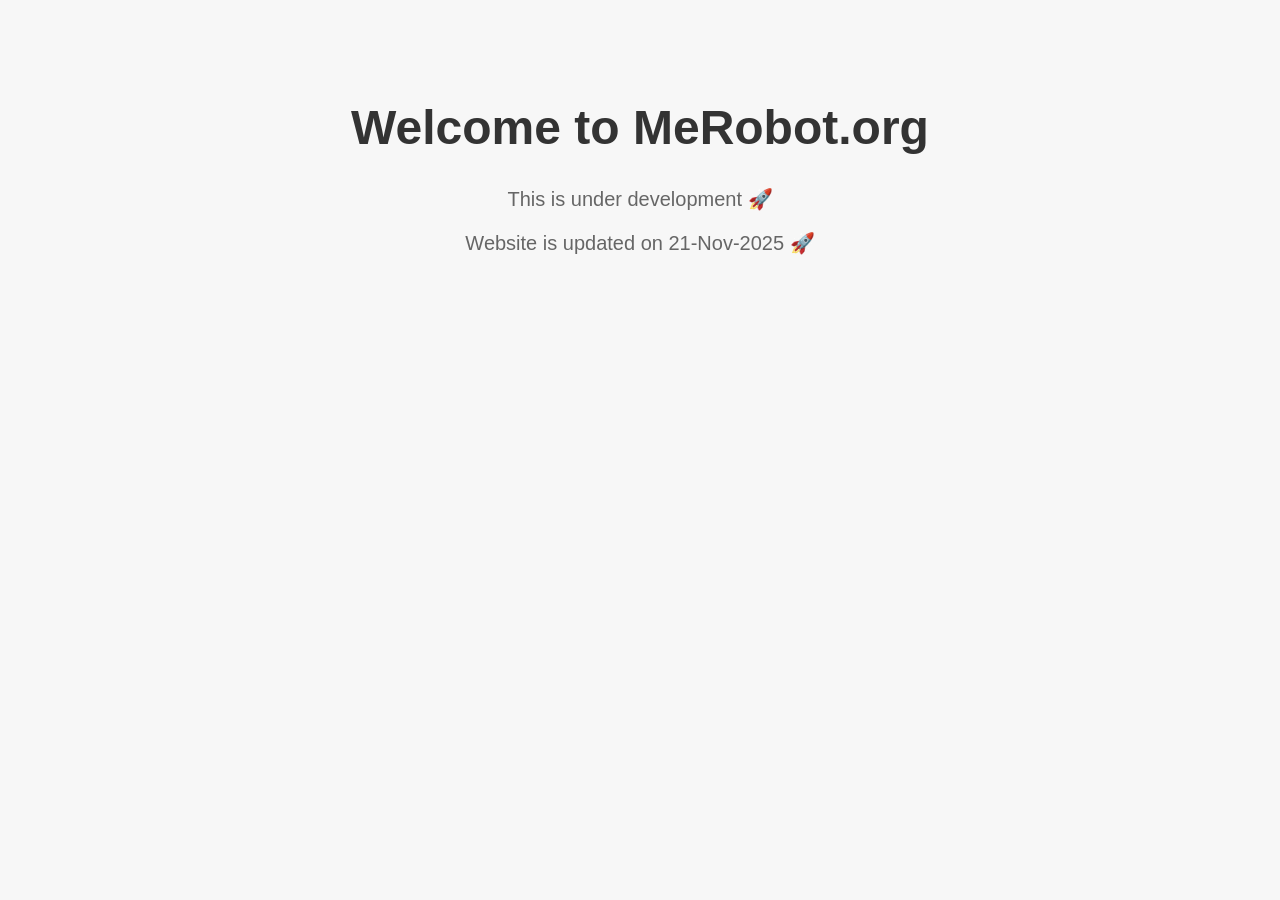
==== index.html @ 3ac6d146 "Add update notice to index.html" ====
<!DOCTYPE html>
<html>
<head>
    <meta charset="UTF-8">
    <title>MeRobot</title>
    <style>
        body {
            font-family: Arial, sans-serif;
            background:#f7f7f7;
            text-align:center;
            padding:60px;
        }
        h1 { color:#333; font-size:48px; }
        p { color:#666; font-size:20px; }
    </style>
</head>
<body>
    <h1>Welcome to MeRobot.org</h1>
    <p>This is under development 🚀</p>
    <p>Website is updated on 21-Nov-2025 🚀</p>
</body>
</html>
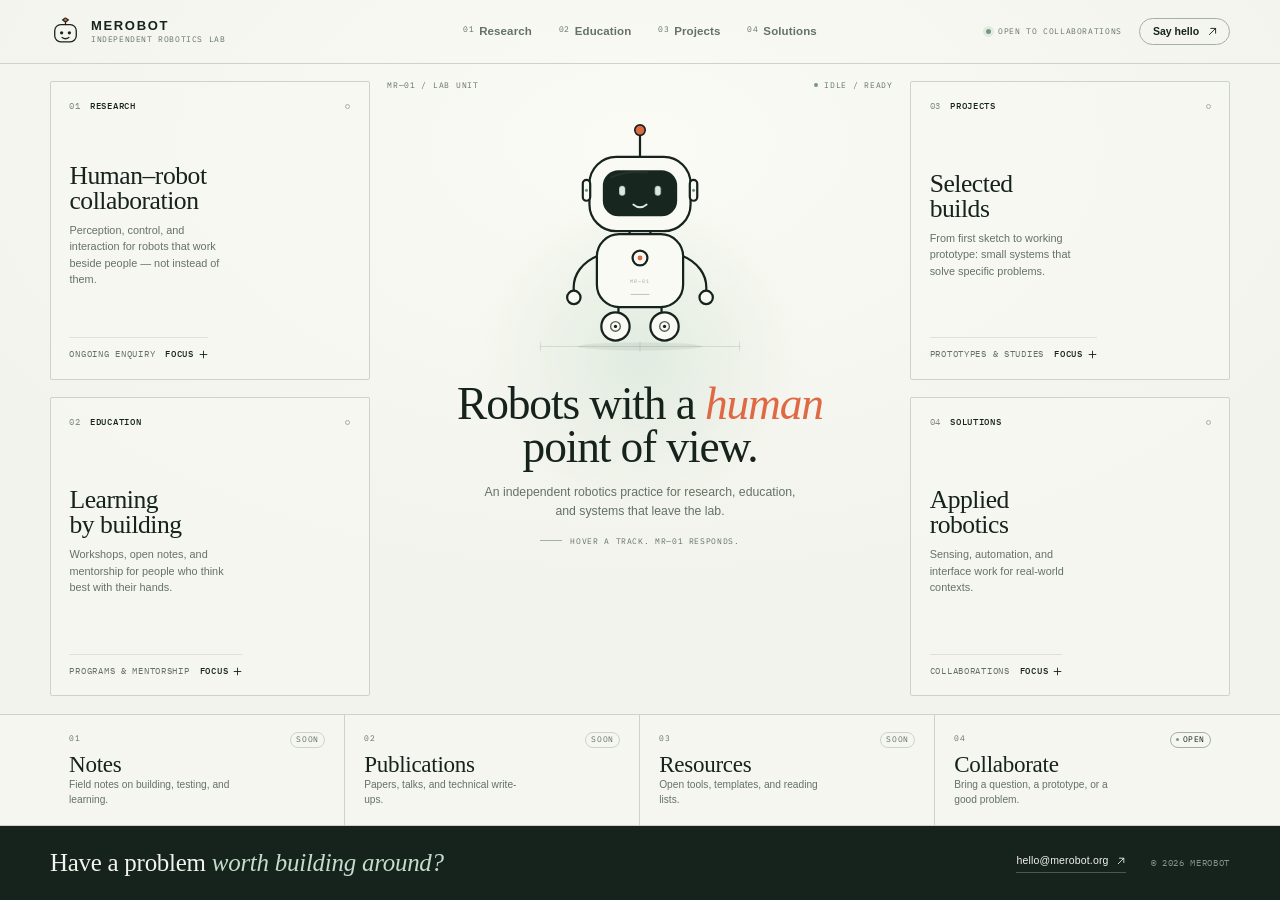
==== commit a9872d1c: "Build MEROBOT single-screen lab homepage" ====
--- a/index.html
+++ b/index.html
@@ -1,24 +1,359 @@
-
-
-<!DOCTYPE html>
-<html>
+<!doctype html>
+<html lang="en">
 <head>
-    <meta charset="UTF-8">
-    <title>MeRobot</title>
-    <style>
-        body {
-            font-family: Arial, sans-serif;
-            background:#f7f7f7;
-            text-align:center;
-            padding:60px;
-        }
-        h1 { color:#333; font-size:48px; }
-        p { color:#666; font-size:20px; }
-    </style>
+  <meta charset="utf-8">
+  <meta name="viewport" content="width=device-width, initial-scale=1">
+  <title>MEROBOT — Robots with a human point of view</title>
+  <meta name="description" content="MEROBOT is an independent robotics lab working across research, education, projects, and applied solutions.">
+  <meta name="theme-color" content="#f2f3ec">
+  <meta name="color-scheme" content="light">
+  <link rel="canonical" href="https://merobot.org/">
+
+  <meta property="og:type" content="website">
+  <meta property="og:site_name" content="MEROBOT">
+  <meta property="og:title" content="MEROBOT — Robots with a human point of view">
+  <meta property="og:description" content="An independent robotics lab for research, education, and systems that leave the lab.">
+  <meta property="og:url" content="https://merobot.org/">
+  <meta property="og:image" content="https://merobot.org/assets/img/og-cover.png">
+  <meta property="og:image:width" content="1200">
+  <meta property="og:image:height" content="630">
+  <meta property="og:image:alt" content="MEROBOT — a line-drawn robot on a warm paper background.">
+  <meta name="twitter:card" content="summary_large_image">
+  <meta name="twitter:title" content="MEROBOT — Robots with a human point of view">
+  <meta name="twitter:description" content="An independent robotics lab for research, education, and systems that leave the lab.">
+  <meta name="twitter:image" content="https://merobot.org/assets/img/og-cover.png">
+
+  <link rel="icon" href="/assets/img/favicon.svg" type="image/svg+xml">
+  <link rel="apple-touch-icon" href="/assets/img/apple-touch-icon.png">
+  <link rel="manifest" href="/site.webmanifest">
+  <link rel="preload" href="/assets/fonts/manrope-latin.woff2" as="font" type="font/woff2" crossorigin>
+  <link rel="preload" href="/assets/fonts/instrument-serif-latin.woff2" as="font" type="font/woff2" crossorigin>
+  <link rel="preload" href="/assets/fonts/instrument-serif-italic-latin.woff2" as="font" type="font/woff2" crossorigin>
+  <link rel="stylesheet" href="/assets/css/fonts.css?v=20261121">
+  <link rel="stylesheet" href="/assets/css/style.css?v=20261121">
+  <script src="/assets/js/main.js?v=20261121" defer></script>
 </head>
 <body>
-    <h1>Welcome to MeRobot.org</h1>
-    <p>This is under development 🚀</p>
-    <p>Website is updated on 21-Nov-2025 🚀</p>
+  <a class="skip-link" href="#main">Skip to content</a>
+
+  <div class="page-shell">
+    <header class="topbar">
+      <a class="brand" href="/" aria-label="MEROBOT — home">
+        <svg class="brand__mark" viewBox="0 0 36 36" aria-hidden="true" focusable="false">
+          <rect class="brand__head" x="5.5" y="10" width="25" height="20" rx="7"/>
+          <path class="brand__line" d="M18 10V4.5M14.5 4.5h7"/>
+          <circle class="brand__antenna" cx="18" cy="4.5" r="2.2"/>
+          <circle class="brand__eye" cx="13.5" cy="19.5" r="1.9"/>
+          <circle class="brand__eye" cx="22.5" cy="19.5" r="1.9"/>
+          <path class="brand__line" d="M14 25c2.4 1.7 5.6 1.7 8 0"/>
+        </svg>
+        <span class="brand__text">
+          <span class="brand__name">MEROBOT</span>
+          <span class="brand__descriptor">Independent robotics lab</span>
+        </span>
+      </a>
+
+      <nav class="track-tabs" aria-label="Lab tracks">
+        <button class="track-tab" type="button" data-mood="research" aria-pressed="false">
+          <span class="track-tab__num">01</span><span>Research</span>
+        </button>
+        <button class="track-tab" type="button" data-mood="education" aria-pressed="false">
+          <span class="track-tab__num">02</span><span>Education</span>
+        </button>
+        <button class="track-tab" type="button" data-mood="projects" aria-pressed="false">
+          <span class="track-tab__num">03</span><span>Projects</span>
+        </button>
+        <button class="track-tab" type="button" data-mood="solutions" aria-pressed="false">
+          <span class="track-tab__num">04</span><span>Solutions</span>
+        </button>
+      </nav>
+
+      <div class="topbar__end">
+        <span class="availability"><span class="availability__dot" aria-hidden="true"></span>Open to collaborations</span>
+        <a class="contact-link" href="mailto:hello@merobot.org">
+          <span>Say hello</span>
+          <svg viewBox="0 0 16 16" aria-hidden="true" focusable="false">
+            <path d="M3.5 12.5 12.5 3.5M5.5 3.5h7v7"/>
+          </svg>
+        </a>
+      </div>
+    </header>
+
+    <main class="main" id="main">
+      <section class="stage" aria-labelledby="hero-title">
+        <div class="stage__meta" aria-hidden="true">
+          <span>MR—01 / LAB UNIT</span>
+          <span class="stage__state"><span class="stage__pulse"></span><span id="robot-state">IDLE / READY</span></span>
+        </div>
+
+        <div class="robot-stage" data-mood="idle">
+          <svg class="robot" data-mood="idle" viewBox="0 0 460 380" aria-hidden="true" focusable="false">
+            <g class="robot__ground">
+              <path class="hairline" d="M96 349h268"/>
+              <path class="hairline" d="M96 343v12M230 343v12M364 343v12"/>
+            </g>
+            <ellipse class="robot__shadow" cx="230" cy="349" rx="84" ry="5.5"/>
+
+            <g class="robot__float">
+              <g class="robot__wheels">
+                <path class="line" d="M201 292v11M259 292v11"/>
+                <circle class="shell" cx="197" cy="322" r="19"/>
+                <circle class="line thin" cx="197" cy="322" r="6.5"/>
+                <circle class="hub" cx="197" cy="322" r="2.2"/>
+                <circle class="shell" cx="263" cy="322" r="19"/>
+                <circle class="line thin" cx="263" cy="322" r="6.5"/>
+                <circle class="hub" cx="263" cy="322" r="2.2"/>
+              </g>
+
+              <g class="arm arm--left">
+                <path class="line" d="M176 226c-24 9-37 27-35 48"/>
+                <circle class="shell" cx="141" cy="283" r="9"/>
+              </g>
+              <g class="arm arm--right">
+                <path class="line" d="M284 226c24 9 37 27 35 48"/>
+                <circle class="shell hand" cx="319" cy="283" r="9"/>
+              </g>
+
+              <rect class="shell" x="216" y="184" width="28" height="20" rx="8"/>
+
+              <g class="robot__torso">
+                <rect class="shell" x="172" y="198" width="116" height="98" rx="30"/>
+                <circle class="line" cx="230" cy="230" r="10"/>
+                <circle class="port" cx="230" cy="230" r="3.2"/>
+                <text class="robot-id" x="230" y="264" text-anchor="middle">MR—01</text>
+                <path class="hairline" d="M218 279h24"/>
+              </g>
+
+              <g class="robot__head">
+                <g class="head-tilt">
+                  <g class="antenna">
+                    <path class="line" d="M230 96V66"/>
+                    <circle class="antenna__bulb" cx="230" cy="58" r="7"/>
+                  </g>
+
+                  <rect class="shell" x="162" y="94" width="136" height="100" rx="36"/>
+                  <rect class="shell ear" x="153" y="125" width="10" height="28" rx="5"/>
+                  <rect class="shell ear" x="297" y="125" width="10" height="28" rx="5"/>
+                  <circle class="ear__dot" cx="158" cy="139" r="2.1"/>
+                  <circle class="ear__dot" cx="302" cy="139" r="2.1"/>
+
+                  <rect class="screen" x="180" y="112" width="100" height="62" rx="21"/>
+
+                  <g class="face face--neutral">
+                    <g class="eye-track">
+                      <rect class="eye eye-blink" x="202" y="133" width="8" height="13" rx="4"/>
+                      <rect class="eye eye-blink" x="250" y="133" width="8" height="13" rx="4"/>
+                    </g>
+                    <path class="mouth" d="M221 158c6 5 12 5 18 0"/>
+                  </g>
+
+                  <g class="face face--curious">
+                    <g class="eye-track">
+                      <rect class="eye eye-blink" x="202" y="130" width="8" height="12" rx="4"/>
+                      <rect class="eye eye-blink" x="250" y="130" width="8" height="12" rx="4"/>
+                    </g>
+                    <path class="brow" d="M199 123h12M249 123h12"/>
+                    <circle class="mouth-o" cx="230" cy="158" r="4"/>
+                  </g>
+
+                  <g class="face face--happy">
+                    <path class="happy-eye" d="M199 141c5-8 12-8 17 0"/>
+                    <path class="happy-eye" d="M244 141c5-8 12-8 17 0"/>
+                    <path class="mouth" d="M217 152c7 11 19 11 26 0"/>
+                  </g>
+
+                  <g class="face face--excited">
+                    <circle class="eye" cx="206" cy="139" r="6.5"/>
+                    <circle class="eye" cx="254" cy="139" r="6.5"/>
+                    <circle class="eye-shine" cx="208.5" cy="136.5" r="1.7"/>
+                    <circle class="eye-shine" cx="256.5" cy="136.5" r="1.7"/>
+                    <ellipse class="mouth-fill" cx="230" cy="158" rx="9" ry="6"/>
+                  </g>
+
+                  <g class="face face--wink">
+                    <rect class="eye eye-blink" x="202" y="133" width="8" height="13" rx="4"/>
+                    <path class="happy-eye" d="M245 141c5-8 12-8 17 0"/>
+                    <path class="mouth" d="M219 157c7 4 15 2 20-2"/>
+                  </g>
+
+                  <path class="screen-gloss" d="M191 122c13-7 31-9 49-7"/>
+
+                  <g class="acc acc--question">
+                    <path class="line thin" d="M334 84c-8 10-16 17-25 22"/>
+                    <circle class="shell" cx="305" cy="109" r="3.2"/>
+                    <circle class="shell" cx="317" cy="96" r="4.4"/>
+                    <rect class="shell" x="330" y="30" width="68" height="52" rx="19"/>
+                    <text class="acc-glyph" x="364" y="67" text-anchor="middle">?</text>
+                  </g>
+
+                  <g class="acc acc--cap">
+                    <path class="cap" d="M174 80 230 54 286 80 230 106Z"/>
+                    <path class="cap-line" d="M230 54V42"/>
+                    <circle class="cap-button" cx="230" cy="40" r="3"/>
+                    <path class="cap-tassel" d="M284 79c8 8 8 18 3 25"/>
+                    <circle class="cap-tassel-end" cx="287" cy="107" r="3"/>
+                  </g>
+
+                  <g class="acc acc--bulb">
+                    <circle class="bulb-glow" cx="352" cy="62" r="23"/>
+                    <path class="bulb-body" d="M352 45a11 11 0 0 0-6 20v6h12v-6a11 11 0 0 0-6-20Z"/>
+                    <path class="bulb-line" d="M348 75v3h8v-3M349 81h6"/>
+                    <path class="bulb-rays" d="M352 28v7M333 38l4 4M371 38l-4 4M327 56h7M377 56h-7"/>
+                  </g>
+
+                  <g class="acc acc--gear">
+                    <g class="gear-spin">
+                      <circle class="shell" cx="345" cy="158" r="14"/>
+                      <path class="gear-teeth" d="M345 140v-6M345 176v6M327 158h-6M363 158h6M332 145l-4-4M358 171l4 4M358 145l4-4M332 171l-4 4"/>
+                      <circle class="line thin" cx="345" cy="158" r="4.5"/>
+                    </g>
+                  </g>
+                </g>
+              </g>
+            </g>
+          </svg>
+        </div>
+
+        <h1 id="hero-title">Robots with a <em>human</em> <br>point of view.</h1>
+        <p class="stage__intro">An independent robotics practice for research, education, and systems that leave the lab.</p>
+        <p class="stage__hint"><span class="stage__hint-line" aria-hidden="true"></span>Hover a track. MR—01 responds.</p>
+      </section>
+
+      <div class="rail rail--left" role="group" aria-label="Research and education">
+        <button class="track-card track-card--research" id="track-research" type="button" data-mood="research" aria-pressed="false">
+          <span class="track-card__head">
+            <span class="track-card__index">01</span>
+            <span class="track-card__kind">Research</span>
+            <span class="track-card__signal" aria-hidden="true"></span>
+          </span>
+          <span class="track-card__body">
+            <span class="track-card__title">Human–robot<br>collaboration</span>
+            <span class="track-card__desc">Perception, control, and interaction for robots that work beside people — not instead of them.</span>
+          </span>
+          <span class="track-card__foot">
+            <span class="track-card__meta">Ongoing enquiry</span>
+            <span class="track-card__action">
+              <span class="track-card__action-idle">Focus</span>
+              <span class="track-card__action-active">Focused</span>
+              <svg viewBox="0 0 12 12" aria-hidden="true" focusable="false"><path d="M6 1.5v9M1.5 6h9"/></svg>
+            </span>
+          </span>
+        </button>
+
+        <button class="track-card track-card--education" id="track-education" type="button" data-mood="education" aria-pressed="false">
+          <span class="track-card__head">
+            <span class="track-card__index">02</span>
+            <span class="track-card__kind">Education</span>
+            <span class="track-card__signal" aria-hidden="true"></span>
+          </span>
+          <span class="track-card__body">
+            <span class="track-card__title">Learning<br>by building</span>
+            <span class="track-card__desc">Workshops, open notes, and mentorship for people who think best with their hands.</span>
+          </span>
+          <span class="track-card__foot">
+            <span class="track-card__meta">Programs &amp; mentorship</span>
+            <span class="track-card__action">
+              <span class="track-card__action-idle">Focus</span>
+              <span class="track-card__action-active">Focused</span>
+              <svg viewBox="0 0 12 12" aria-hidden="true" focusable="false"><path d="M6 1.5v9M1.5 6h9"/></svg>
+            </span>
+          </span>
+        </button>
+      </div>
+
+      <div class="rail rail--right" role="group" aria-label="Projects and solutions">
+        <button class="track-card track-card--projects" id="track-projects" type="button" data-mood="projects" aria-pressed="false">
+          <span class="track-card__head">
+            <span class="track-card__index">03</span>
+            <span class="track-card__kind">Projects</span>
+            <span class="track-card__signal" aria-hidden="true"></span>
+          </span>
+          <span class="track-card__body">
+            <span class="track-card__title">Selected<br>builds</span>
+            <span class="track-card__desc">From first sketch to working prototype: small systems that solve specific problems.</span>
+          </span>
+          <span class="track-card__foot">
+            <span class="track-card__meta">Prototypes &amp; studies</span>
+            <span class="track-card__action">
+              <span class="track-card__action-idle">Focus</span>
+              <span class="track-card__action-active">Focused</span>
+              <svg viewBox="0 0 12 12" aria-hidden="true" focusable="false"><path d="M6 1.5v9M1.5 6h9"/></svg>
+            </span>
+          </span>
+        </button>
+
+        <button class="track-card track-card--solutions" id="track-solutions" type="button" data-mood="solutions" aria-pressed="false">
+          <span class="track-card__head">
+            <span class="track-card__index">04</span>
+            <span class="track-card__kind">Solutions</span>
+            <span class="track-card__signal" aria-hidden="true"></span>
+          </span>
+          <span class="track-card__body">
+            <span class="track-card__title">Applied<br>robotics</span>
+            <span class="track-card__desc">Sensing, automation, and interface work for real-world contexts.</span>
+          </span>
+          <span class="track-card__foot">
+            <span class="track-card__meta">Collaborations</span>
+            <span class="track-card__action">
+              <span class="track-card__action-idle">Focus</span>
+              <span class="track-card__action-active">Focused</span>
+              <svg viewBox="0 0 12 12" aria-hidden="true" focusable="false"><path d="M6 1.5v9M1.5 6h9"/></svg>
+            </span>
+          </span>
+        </button>
+      </div>
+    </main>
+
+    <section class="modules" aria-label="Lab index">
+      <div class="module">
+        <div class="module__top">
+          <span class="module__index">01</span>
+          <span class="module__status">Soon</span>
+        </div>
+        <h2 class="module__title">Notes</h2>
+        <p class="module__desc">Field notes on building, testing, and learning.</p>
+      </div>
+
+      <div class="module">
+        <div class="module__top">
+          <span class="module__index">02</span>
+          <span class="module__status">Soon</span>
+        </div>
+        <h2 class="module__title">Publications</h2>
+        <p class="module__desc">Papers, talks, and technical write-ups.</p>
+      </div>
+
+      <div class="module">
+        <div class="module__top">
+          <span class="module__index">03</span>
+          <span class="module__status">Soon</span>
+        </div>
+        <h2 class="module__title">Resources</h2>
+        <p class="module__desc">Open tools, templates, and reading lists.</p>
+      </div>
+
+      <a class="module module--open" href="mailto:hello@merobot.org">
+        <span class="module__top">
+          <span class="module__index">04</span>
+          <span class="module__status module__status--open"><span class="module__dot" aria-hidden="true"></span>Open</span>
+        </span>
+        <h2 class="module__title">Collaborate</h2>
+        <p class="module__desc">Bring a question, a prototype, or a good problem.</p>
+        <span class="module__arrow" aria-hidden="true">
+          <svg viewBox="0 0 16 16" focusable="false"><path d="M3.5 12.5 12.5 3.5M5.5 3.5h7v7"/></svg>
+        </span>
+      </a>
+    </section>
+
+    <footer class="site-footer">
+      <p class="footer__statement">Have a problem <em>worth building around?</em></p>
+      <div class="footer__meta">
+        <a class="footer__email" href="mailto:hello@merobot.org">hello@merobot.org
+          <svg viewBox="0 0 16 16" aria-hidden="true" focusable="false"><path d="M3.5 12.5 12.5 3.5M5.5 3.5h7v7"/></svg>
+        </a>
+        <span class="footer__copy">© 2026 MEROBOT</span>
+      </div>
+    </footer>
+  </div>
 </body>
 </html>
--- a/assets/css/fonts.css
+++ b/assets/css/fonts.css
@@ -0,0 +1,41 @@
+/* Self-hosted open-source typefaces (SIL Open Font License). */
+
+@font-face {
+  font-family: "Instrument Serif";
+  src: url("../fonts/instrument-serif-latin.woff2") format("woff2");
+  font-style: normal;
+  font-weight: 400;
+  font-display: swap;
+}
+
+@font-face {
+  font-family: "Instrument Serif";
+  src: url("../fonts/instrument-serif-italic-latin.woff2") format("woff2");
+  font-style: italic;
+  font-weight: 400;
+  font-display: swap;
+}
+
+@font-face {
+  font-family: "Manrope";
+  src: url("../fonts/manrope-latin.woff2") format("woff2");
+  font-style: normal;
+  font-weight: 400 800;
+  font-display: swap;
+}
+
+@font-face {
+  font-family: "IBM Plex Mono";
+  src: url("../fonts/ibm-plex-mono-400-latin.woff2") format("woff2");
+  font-style: normal;
+  font-weight: 400;
+  font-display: swap;
+}
+
+@font-face {
+  font-family: "IBM Plex Mono";
+  src: url("../fonts/ibm-plex-mono-500-latin.woff2") format("woff2");
+  font-style: normal;
+  font-weight: 500;
+  font-display: swap;
+}
--- a/assets/css/style.css
+++ b/assets/css/style.css
@@ -0,0 +1,1946 @@
+/* =========================================================
+   MEROBOT — visual system
+   Editorial minimalism, warm paper, fresh mint, one signal coral.
+   ========================================================= */
+
+*,
+*::before,
+*::after {
+  box-sizing: border-box;
+}
+
+html {
+  -webkit-text-size-adjust: 100%;
+  text-size-adjust: 100%;
+}
+
+:root {
+  --paper: #f2f3ec;
+  --paper-raised: #fafaf4;
+  --paper-deep: #e8eae1;
+  --ink: #15231c;
+  --ink-soft: #24382d;
+  --muted: #647268;
+  --line: #ccd4c9;
+  --line-dark: #a4b0a5;
+  --mint: #d4e7da;
+  --mint-strong: #729b7e;
+  --coral: #df6845;
+  --sand: #efe4d1;
+  --sky: #dfe8eb;
+  --straw: #ede7cb;
+
+  --font-sans: "Manrope", "Segoe UI", sans-serif;
+  --font-serif: "Instrument Serif", Georgia, serif;
+  --font-mono: "IBM Plex Mono", "Consolas", monospace;
+
+  --gutter: clamp(20px, 3.9vw, 58px);
+  --gap: clamp(12px, 1.35vw, 18px);
+  --ease-out: cubic-bezier(0.2, 0.8, 0.2, 1);
+}
+
+html {
+  background: var(--paper);
+}
+
+body {
+  min-width: 320px;
+  margin: 0;
+  color: var(--ink);
+  background:
+    radial-gradient(1100px 640px at 50% 16%, rgba(251, 252, 245, 0.85), transparent 70%),
+    var(--paper);
+  font-family: var(--font-sans);
+  font-size: 14px;
+  font-weight: 400;
+  line-height: 1.5;
+  -webkit-font-smoothing: antialiased;
+  text-rendering: optimizeLegibility;
+}
+
+button,
+a {
+  -webkit-tap-highlight-color: transparent;
+}
+
+button {
+  margin: 0;
+  border: 0;
+  color: inherit;
+  font: inherit;
+}
+
+a {
+  color: inherit;
+}
+
+svg {
+  display: block;
+}
+
+::selection {
+  color: var(--paper-raised);
+  background: var(--ink);
+}
+
+:focus-visible {
+  outline: 2px solid var(--coral);
+  outline-offset: 3px;
+}
+
+.visually-hidden {
+  position: absolute !important;
+  width: 1px !important;
+  height: 1px !important;
+  padding: 0 !important;
+  overflow: hidden !important;
+  clip: rect(0, 0, 0, 0) !important;
+  white-space: nowrap !important;
+  border: 0 !important;
+}
+
+.skip-link {
+  position: fixed;
+  top: 12px;
+  left: 12px;
+  z-index: 100;
+  padding: 9px 14px;
+  border: 1px solid var(--ink);
+  border-radius: 2px;
+  color: var(--paper-raised);
+  background: var(--ink);
+  font-family: var(--font-mono);
+  font-size: 10px;
+  letter-spacing: 0.06em;
+  text-decoration: none;
+  text-transform: uppercase;
+  transform: translateY(-160%);
+  transition: transform 0.18s var(--ease-out);
+}
+
+.skip-link:focus {
+  transform: translateY(0);
+}
+
+/* ---------------------------------------------------------
+   Shell
+   --------------------------------------------------------- */
+
+.page-shell {
+  display: grid;
+  grid-template-rows: auto minmax(0, 1fr) auto auto;
+  width: 100%;
+  max-width: 1600px;
+  min-height: 100svh;
+  margin-inline: auto;
+}
+
+@media (min-width: 981px) and (min-height: 720px) {
+  .page-shell {
+    height: 100svh;
+  }
+}
+
+/* ---------------------------------------------------------
+   Top bar
+   --------------------------------------------------------- */
+
+.topbar {
+  position: relative;
+  z-index: 5;
+  display: grid;
+  grid-template-columns: 1fr auto 1fr;
+  align-items: center;
+  gap: 24px;
+  min-height: clamp(60px, 7.1vh, 76px);
+  padding-inline: var(--gutter);
+  border-bottom: 1px solid var(--line);
+}
+
+.brand {
+  display: inline-flex;
+  align-items: center;
+  justify-self: start;
+  gap: 10px;
+  color: var(--ink);
+  text-decoration: none;
+}
+
+.brand__mark {
+  width: 31px;
+  height: 31px;
+  overflow: visible;
+  transition: transform 0.35s var(--ease-out);
+}
+
+.brand__head {
+  fill: transparent;
+  stroke: currentColor;
+  stroke-width: 1.5;
+}
+
+.brand__line {
+  fill: none;
+  stroke: currentColor;
+  stroke-width: 1.5;
+  stroke-linecap: round;
+}
+
+.brand__antenna {
+  fill: var(--coral);
+  stroke: currentColor;
+  stroke-width: 1.4;
+}
+
+.brand__eye {
+  fill: currentColor;
+}
+
+.brand:hover .brand__mark {
+  transform: rotate(-4deg) translateY(-1px);
+}
+
+.brand__text {
+  display: flex;
+  flex-direction: column;
+  gap: 1px;
+}
+
+.brand__name {
+  font-size: 13px;
+  font-weight: 800;
+  line-height: 1.2;
+  letter-spacing: 0.13em;
+}
+
+.brand__descriptor {
+  color: var(--muted);
+  font-family: var(--font-mono);
+  font-size: 8px;
+  font-weight: 400;
+  line-height: 1.2;
+  letter-spacing: 0.075em;
+  text-transform: uppercase;
+}
+
+.track-tabs {
+  display: flex;
+  align-items: center;
+  justify-content: center;
+  gap: clamp(13px, 2.1vw, 30px);
+}
+
+.track-tab {
+  position: relative;
+  display: inline-flex;
+  align-items: baseline;
+  gap: 5px;
+  padding: 9px 0;
+  color: var(--muted);
+  background: transparent;
+  font-size: 11.5px;
+  font-weight: 600;
+  letter-spacing: 0.01em;
+  white-space: nowrap;
+  cursor: pointer;
+  transition: color 0.2s ease;
+}
+
+.track-tab::after {
+  position: absolute;
+  right: 0;
+  bottom: 2px;
+  left: 0;
+  height: 1px;
+  background: var(--coral);
+  content: "";
+  transform: scaleX(0);
+  transform-origin: left center;
+  transition: transform 0.3s var(--ease-out);
+}
+
+.track-tab__num {
+  color: var(--muted);
+  font-family: var(--font-mono);
+  font-size: 8px;
+  font-weight: 400;
+  letter-spacing: 0.06em;
+  transform: translateY(-3px);
+  transition: color 0.2s ease;
+}
+
+.track-tab:hover,
+.track-tab[aria-pressed="true"] {
+  color: var(--ink);
+}
+
+.track-tab:hover::after,
+.track-tab[aria-pressed="true"]::after {
+  transform: scaleX(1);
+}
+
+.track-tab[aria-pressed="true"] .track-tab__num {
+  color: var(--coral);
+}
+
+.topbar__end {
+  display: flex;
+  align-items: center;
+  justify-self: end;
+  gap: 17px;
+}
+
+.availability {
+  display: inline-flex;
+  align-items: center;
+  gap: 7px;
+  color: var(--muted);
+  font-family: var(--font-mono);
+  font-size: 8px;
+  letter-spacing: 0.08em;
+  text-transform: uppercase;
+  white-space: nowrap;
+}
+
+.availability__dot {
+  width: 5px;
+  height: 5px;
+  border-radius: 50%;
+  background: var(--mint-strong);
+  box-shadow: 0 0 0 3px rgba(114, 155, 126, 0.14);
+}
+
+.contact-link {
+  display: inline-flex;
+  align-items: center;
+  gap: 8px;
+  padding: 7px 11px 7px 13px;
+  border: 1px solid var(--line-dark);
+  border-radius: 999px;
+  color: var(--ink);
+  font-size: 10.5px;
+  font-weight: 600;
+  line-height: 1;
+  text-decoration: none;
+  white-space: nowrap;
+  transition:
+    color 0.22s ease,
+    background-color 0.22s ease,
+    border-color 0.22s ease;
+}
+
+.contact-link svg {
+  width: 11px;
+  height: 11px;
+  fill: none;
+  stroke: currentColor;
+  stroke-width: 1.35;
+  stroke-linecap: round;
+  stroke-linejoin: round;
+  transition: transform 0.25s var(--ease-out);
+}
+
+.contact-link:hover {
+  border-color: var(--ink);
+  color: var(--paper-raised);
+  background: var(--ink);
+}
+
+.contact-link:hover svg {
+  transform: translate(1px, -1px);
+}
+
+/* ---------------------------------------------------------
+   Main stage
+   --------------------------------------------------------- */
+
+.main {
+  display: grid;
+  grid-template-columns: minmax(210px, 320px) minmax(380px, 1fr) minmax(210px, 320px);
+  grid-template-rows: minmax(0, 1fr);
+  justify-content: center;
+  gap: var(--gap);
+  min-height: 0;
+  padding: clamp(13px, 1.9vh, 22px) var(--gutter);
+}
+
+.stage {
+  position: relative;
+  grid-column: 2;
+  grid-row: 1;
+  display: flex;
+  flex-direction: column;
+  align-items: center;
+  min-width: 0;
+  min-height: 0;
+  text-align: center;
+}
+
+.stage::before {
+  position: absolute;
+  inset: 24px 0 0;
+  z-index: 0;
+  background-image: radial-gradient(rgba(21, 35, 28, 0.12) 0.6px, transparent 0.7px);
+  background-size: 19px 19px;
+  content: "";
+  opacity: 0.24;
+  pointer-events: none;
+  -webkit-mask-image: radial-gradient(ellipse 58% 48% at 50% 35%, #000 10%, transparent 72%);
+  mask-image: radial-gradient(ellipse 58% 48% at 50% 35%, #000 10%, transparent 72%);
+}
+
+.stage__meta {
+  position: relative;
+  z-index: 2;
+  display: flex;
+  align-items: center;
+  justify-content: space-between;
+  width: 100%;
+  color: var(--muted);
+  font-family: var(--font-mono);
+  font-size: 8px;
+  line-height: 1;
+  letter-spacing: 0.09em;
+  text-transform: uppercase;
+}
+
+.stage__state {
+  display: inline-flex;
+  align-items: center;
+  gap: 6px;
+}
+
+.stage__pulse {
+  width: 4px;
+  height: 4px;
+  border-radius: 50%;
+  background: var(--mint-strong);
+  animation: status-pulse 2.8s ease-in-out infinite;
+}
+
+@keyframes status-pulse {
+  0%,
+  100% {
+    opacity: 0.45;
+    transform: scale(0.8);
+  }
+  50% {
+    opacity: 1;
+    transform: scale(1);
+  }
+}
+
+.stage[data-mood="research"] .stage__pulse {
+  background: #7aa98b;
+}
+
+.stage[data-mood="education"] .stage__pulse {
+  background: #b88b4f;
+}
+
+.stage[data-mood="projects"] .stage__pulse {
+  background: #6e92a1;
+}
+
+.stage[data-mood="solutions"] .stage__pulse {
+  background: #d2774d;
+}
+
+.robot-stage {
+  position: relative;
+  z-index: 1;
+  display: flex;
+  align-items: center;
+  justify-content: center;
+  width: 100%;
+  margin-top: clamp(-2px, -0.2vh, 0px);
+  --glow: rgba(198, 220, 204, 0.44);
+}
+
+.robot-stage::before {
+  position: absolute;
+  top: 23%;
+  left: 50%;
+  z-index: 0;
+  width: min(80%, 430px);
+  aspect-ratio: 1;
+  border-radius: 50%;
+  background: radial-gradient(closest-side, var(--glow), rgba(242, 243, 236, 0) 76%);
+  content: "";
+  filter: blur(10px);
+  pointer-events: none;
+  transform: translateX(-50%);
+  transition: background 0.5s ease;
+}
+
+.robot-stage[data-mood="research"] {
+  --glow: rgba(179, 214, 190, 0.55);
+}
+
+.robot-stage[data-mood="education"] {
+  --glow: rgba(235, 215, 171, 0.55);
+}
+
+.robot-stage[data-mood="projects"] {
+  --glow: rgba(183, 207, 217, 0.52);
+}
+
+.robot-stage[data-mood="solutions"] {
+  --glow: rgba(236, 224, 158, 0.5);
+}
+
+.robot {
+  position: relative;
+  z-index: 1;
+  width: clamp(292px, 38vh, 396px);
+  height: auto;
+  overflow: visible;
+  color: var(--ink);
+}
+
+.stage h1 {
+  position: relative;
+  z-index: 1;
+  max-width: 100%;
+  margin: clamp(9px, 1.5vh, 17px) 0 0;
+  font-family: var(--font-serif);
+  font-size: clamp(38px, 3.55vw, 56px);
+  font-weight: 400;
+  line-height: 0.95;
+  letter-spacing: -0.025em;
+}
+
+.stage h1 em {
+  color: var(--coral);
+  font-style: italic;
+}
+
+.stage__intro {
+  position: relative;
+  z-index: 1;
+  max-width: 46ch;
+  margin: clamp(9px, 1.5vh, 14px) auto 0;
+  color: var(--muted);
+  font-size: clamp(11.5px, 0.96vw, 13px);
+  line-height: 1.55;
+}
+
+.stage__hint {
+  position: relative;
+  z-index: 1;
+  display: flex;
+  align-items: center;
+  gap: 8px;
+  margin: clamp(9px, 1.5vh, 15px) 0 0;
+  color: var(--muted);
+  font-family: var(--font-mono);
+  font-size: 8px;
+  letter-spacing: 0.08em;
+  text-transform: uppercase;
+}
+
+.stage__hint-line {
+  display: block;
+  width: 22px;
+  height: 1px;
+  background: var(--line-dark);
+}
+
+/* ---------------------------------------------------------
+   Robot illustration
+   --------------------------------------------------------- */
+
+.robot .line,
+.robot .thin,
+.robot .hairline,
+.robot .mouth,
+.robot .happy-eye,
+.robot .mouth-o,
+.robot .brow,
+.robot .screen-gloss,
+.robot .cap-line,
+.robot .cap-tassel,
+.robot .bulb-line,
+.robot .bulb-rays,
+.robot .gear-teeth {
+  fill: none;
+  stroke: currentColor;
+  stroke-linecap: round;
+  stroke-linejoin: round;
+}
+
+.robot .line {
+  stroke-width: 3;
+}
+
+.robot .thin {
+  stroke-width: 1.8;
+  opacity: 0.72;
+}
+
+.robot .hairline {
+  stroke-width: 1.15;
+  opacity: 0.3;
+}
+
+.robot .shell {
+  fill: var(--paper-raised);
+  stroke: currentColor;
+  stroke-width: 3;
+  stroke-linejoin: round;
+}
+
+.robot .screen {
+  fill: #17271f;
+}
+
+.robot .eye,
+.robot .mouth-fill {
+  fill: #d7eadf;
+}
+
+.robot .mouth,
+.robot .happy-eye,
+.robot .mouth-o {
+  stroke: #d7eadf;
+  stroke-width: 2.4;
+}
+
+.robot .mouth-o {
+  stroke-width: 2.2;
+}
+
+.robot .brow {
+  stroke: #d7eadf;
+  stroke-width: 1.3;
+  opacity: 0.52;
+}
+
+.robot .eye-shine {
+  fill: #17271f;
+  opacity: 0.52;
+}
+
+.robot .screen-gloss {
+  stroke: #ffffff;
+  stroke-width: 2;
+  opacity: 0.08;
+}
+
+.robot .port,
+.robot .cap-button,
+.robot .cap-tassel-end {
+  fill: var(--coral);
+}
+
+.robot .hub {
+  fill: currentColor;
+}
+
+.robot .antenna__bulb {
+  fill: var(--coral);
+  stroke: currentColor;
+  stroke-width: 2.2;
+}
+
+.robot .ear__dot {
+  fill: var(--mint-strong);
+}
+
+.robot-id {
+  fill: currentColor;
+  font-family: var(--font-mono);
+  font-size: 7px;
+  letter-spacing: 1.2px;
+  opacity: 0.38;
+}
+
+.robot__ground {
+  opacity: 0.46;
+}
+
+.robot__shadow {
+  fill: currentColor;
+  opacity: 0.065;
+  transform-box: fill-box;
+  transform-origin: center;
+  animation: shadow-breathe 5.6s ease-in-out infinite;
+}
+
+.robot__float {
+  transform-box: fill-box;
+  transform-origin: center bottom;
+  animation: robot-bob 5.6s ease-in-out infinite;
+}
+
+@keyframes robot-bob {
+  0%,
+  100% {
+    transform: translateY(0);
+  }
+  50% {
+    transform: translateY(-5px);
+  }
+}
+
+@keyframes shadow-breathe {
+  0%,
+  100% {
+    opacity: 0.065;
+    transform: scaleX(1);
+  }
+  50% {
+    opacity: 0.045;
+    transform: scaleX(0.94);
+  }
+}
+
+/* Head, gaze, blinking */
+
+.head-tilt {
+  transform-box: view-box;
+  transform-origin: 230px 194px;
+  transform: rotate(var(--head-tilt, 0deg));
+  will-change: transform;
+}
+
+.eye-track {
+  transform: translate(var(--look-x, 0px), var(--look-y, 0px));
+  will-change: transform;
+}
+
+.robot[data-mood="research"] .eye-track {
+  transform: translate(var(--look-x, 0px), calc(var(--look-y, 0px) - 3px));
+}
+
+.eye-blink {
+  transform-box: fill-box;
+  transform-origin: center;
+  animation: eye-blink 7.3s infinite;
+}
+
+.face--curious .eye-blink {
+  animation-delay: 1.3s;
+  animation-duration: 5.4s;
+}
+
+@keyframes eye-blink {
+  0%,
+  92.5%,
+  100% {
+    transform: scaleY(1);
+  }
+  94%,
+  96% {
+    transform: scaleY(0.1);
+  }
+}
+
+/* Expressions */
+
+.face {
+  opacity: 0;
+  transition: opacity 0.16s ease;
+}
+
+.robot[data-mood="idle"] .face--neutral,
+.robot[data-mood="research"] .face--curious,
+.robot[data-mood="education"] .face--happy,
+.robot[data-mood="projects"] .face--excited,
+.robot[data-mood="solutions"] .face--wink {
+  opacity: 1;
+}
+
+/* Arm actions */
+
+.arm--right {
+  transform-box: view-box;
+  transform-origin: 284px 226px;
+  transition: transform 0.55s cubic-bezier(0.18, 0.9, 0.24, 1);
+}
+
+.robot[data-mood="projects"] .arm--right {
+  transform: rotate(-103deg);
+}
+
+.robot[data-mood="projects"] .hand {
+  transform-box: fill-box;
+  transform-origin: center;
+  animation: hand-wave 0.48s ease-in-out infinite alternate;
+}
+
+@keyframes hand-wave {
+  to {
+    transform: rotate(17deg);
+  }
+}
+
+/* Hover accessories */
+
+.acc {
+  opacity: 0;
+  pointer-events: none;
+  transition: opacity 0.18s ease;
+}
+
+.robot[data-mood="research"] .acc--question,
+.robot[data-mood="education"] .acc--cap,
+.robot[data-mood="projects"] .acc--gear,
+.robot[data-mood="solutions"] .acc--bulb {
+  opacity: 1;
+}
+
+.acc-glyph {
+  fill: var(--coral);
+  font-family: var(--font-serif);
+  font-size: 30px;
+}
+
+.acc--question .shell {
+  stroke-width: 2.2;
+}
+
+.robot[data-mood="research"] .acc--question {
+  animation: float-soft 4s ease-in-out infinite;
+}
+
+@keyframes float-soft {
+  0%,
+  100% {
+    transform: translateY(0);
+  }
+  50% {
+    transform: translateY(-3px);
+  }
+}
+
+.acc--cap {
+  transform: translateY(-25px) rotate(-9deg);
+  transform-box: view-box;
+  transform-origin: 230px 80px;
+  transition:
+    transform 0.45s cubic-bezier(0.18, 1.45, 0.38, 1),
+    opacity 0.15s ease;
+}
+
+.robot[data-mood="education"] .acc--cap {
+  opacity: 1;
+  transform: translateY(0) rotate(-3deg);
+}
+
+.cap {
+  fill: var(--ink);
+}
+
+.cap-line,
+.cap-tassel,
+.bulb-line,
+.bulb-rays,
+.gear-teeth {
+  stroke: currentColor;
+  stroke-width: 2.2;
+}
+
+.cap-tassel {
+  stroke: var(--coral);
+}
+
+.acc--bulb {
+  transform: scale(0.86);
+  transform-box: view-box;
+  transform-origin: 352px 62px;
+  transition:
+    transform 0.35s var(--ease-out),
+    opacity 0.15s ease;
+}
+
+.robot[data-mood="solutions"] .acc--bulb {
+  opacity: 1;
+  transform: scale(1);
+}
+
+.bulb-body {
+  fill: #f3e5a2;
+  stroke: currentColor;
+  stroke-width: 2.2;
+}
+
+.bulb-glow {
+  fill: #edd97c;
+  opacity: 0.2;
+}
+
+.robot[data-mood="solutions"] .bulb-glow {
+  animation: bulb-pulse 2.2s ease-in-out infinite;
+}
+
+@keyframes bulb-pulse {
+  0%,
+  100% {
+    opacity: 0.14;
+    transform: scale(0.92);
+    transform-box: fill-box;
+    transform-origin: center;
+  }
+  50% {
+    opacity: 0.34;
+    transform: scale(1.08);
+  }
+}
+
+.gear-spin {
+  transform-box: view-box;
+  transform-origin: 345px 158px;
+}
+
+.robot[data-mood="projects"] .gear-spin {
+  animation: gear-turn 7s linear infinite;
+}
+
+@keyframes gear-turn {
+  to {
+    transform: rotate(360deg);
+  }
+}
+
+/* ---------------------------------------------------------
+   Track cards
+   --------------------------------------------------------- */
+
+.rail {
+  display: grid;
+  grid-template-rows: 1fr 1fr;
+  gap: var(--gap);
+  min-height: 0;
+}
+
+.rail--left {
+  grid-column: 1;
+  grid-row: 1;
+}
+
+.rail--right {
+  grid-column: 3;
+  grid-row: 1;
+}
+
+.track-card {
+  --accent: var(--mint-strong);
+  --tint: #e3ece5;
+  position: relative;
+  display: flex;
+  flex-direction: column;
+  min-height: 0;
+  padding: clamp(14px, 2vh, 21px) clamp(15px, 1.45vw, 22px);
+  overflow: hidden;
+  border: 1px solid var(--line);
+  border-radius: 2px;
+  color: var(--ink);
+  background: rgba(250, 250, 244, 0.54);
+  text-align: left;
+  cursor: pointer;
+  transition:
+    background-color 0.28s ease,
+    border-color 0.28s ease,
+    box-shadow 0.28s ease,
+    transform 0.28s var(--ease-out);
+}
+
+.track-card::before {
+  position: absolute;
+  top: 0;
+  right: 0;
+  left: 0;
+  height: 2px;
+  background: var(--accent);
+  content: "";
+  transform: scaleX(0);
+  transform-origin: left center;
+  transition: transform 0.35s var(--ease-out);
+}
+
+.track-card--education {
+  --accent: #b88b4f;
+  --tint: #f0e6d4;
+}
+
+.track-card--projects {
+  --accent: #6e92a1;
+  --tint: #e2eaed;
+}
+
+.track-card--solutions {
+  --accent: #d2774d;
+  --tint: #ece7cb;
+}
+
+.track-card:hover {
+  border-color: var(--line-dark);
+  background: var(--tint);
+  box-shadow: 0 12px 34px rgba(21, 35, 28, 0.055);
+  transform: translateY(-2px);
+}
+
+.track-card[aria-pressed="true"] {
+  border-color: var(--ink);
+  background: var(--tint);
+  box-shadow: none;
+  transform: none;
+}
+
+.track-card:hover::before,
+.track-card[aria-pressed="true"]::before,
+.track-card:focus-visible::before {
+  transform: scaleX(1);
+}
+
+.track-card:focus-visible {
+  outline-offset: -3px;
+}
+
+.track-card__head {
+  display: flex;
+  align-items: center;
+  gap: 9px;
+  width: 100%;
+  color: var(--muted);
+}
+
+.track-card__index,
+.track-card__kind,
+.track-card__meta,
+.track-card__action {
+  font-family: var(--font-mono);
+  font-size: 8.5px;
+  font-weight: 400;
+  letter-spacing: 0.085em;
+  text-transform: uppercase;
+}
+
+.track-card__index {
+  opacity: 0.8;
+}
+
+.track-card__kind {
+  color: var(--ink);
+  font-weight: 500;
+}
+
+.track-card__signal {
+  width: 5px;
+  height: 5px;
+  margin-left: auto;
+  border: 1px solid var(--line-dark);
+  border-radius: 50%;
+  transition:
+    background-color 0.25s ease,
+    border-color 0.25s ease,
+    box-shadow 0.25s ease;
+}
+
+.track-card:hover .track-card__signal,
+.track-card[aria-pressed="true"] .track-card__signal {
+  border-color: var(--accent);
+  background: var(--accent);
+  box-shadow: 0 0 0 3px color-mix(in srgb, var(--accent) 13%, transparent);
+}
+
+.track-card__body {
+  display: flex;
+  flex-direction: column;
+  margin-top: auto;
+}
+
+.track-card__title {
+  font-family: var(--font-serif);
+  font-size: clamp(24px, 2vw, 30px);
+  font-weight: 400;
+  line-height: 0.98;
+  letter-spacing: -0.018em;
+}
+
+.track-card__desc {
+  max-width: 27ch;
+  margin-top: 9px;
+  color: var(--muted);
+  font-size: clamp(10.5px, 0.85vw, 12px);
+  line-height: 1.5;
+}
+
+.track-card__foot {
+  display: flex;
+  align-items: center;
+  justify-content: space-between;
+  gap: 10px;
+  margin-top: auto;
+  padding-top: 10px;
+  border-top: 1px solid rgba(21, 35, 28, 0.1);
+}
+
+.track-card__meta {
+  overflow: hidden;
+  color: var(--muted);
+  text-overflow: ellipsis;
+  white-space: nowrap;
+}
+
+.track-card__action {
+  display: inline-flex;
+  align-items: center;
+  gap: 5px;
+  flex: none;
+  color: var(--ink);
+  font-weight: 500;
+}
+
+.track-card__action svg {
+  width: 9px;
+  height: 9px;
+  fill: none;
+  stroke: currentColor;
+  stroke-width: 1.2;
+  stroke-linecap: round;
+  transition: transform 0.25s var(--ease-out);
+}
+
+.track-card__action-active {
+  display: none;
+}
+
+.track-card[aria-pressed="true"] .track-card__action-idle {
+  display: none;
+}
+
+.track-card[aria-pressed="true"] .track-card__action-active {
+  display: inline;
+}
+
+.track-card[aria-pressed="true"] .track-card__action svg {
+  transform: rotate(45deg);
+}
+
+/* ---------------------------------------------------------
+   Bottom index
+   --------------------------------------------------------- */
+
+.modules {
+  display: grid;
+  grid-template-columns: repeat(4, minmax(0, 1fr));
+  padding-inline: var(--gutter);
+  border-top: 1px solid var(--line);
+  border-bottom: 1px solid var(--line);
+  background: rgba(250, 250, 244, 0.28);
+}
+
+.module {
+  position: relative;
+  display: flex;
+  flex-direction: column;
+  justify-content: center;
+  min-height: clamp(96px, 12.3vh, 126px);
+  padding: clamp(10px, 1.55vh, 16px) clamp(13px, 1.5vw, 22px);
+  border-right: 1px solid var(--line);
+  color: var(--ink);
+  text-decoration: none;
+  transition: background-color 0.24s ease;
+}
+
+.module:last-child {
+  border-right: 0;
+}
+
+.module:hover {
+  background: rgba(255, 255, 250, 0.5);
+}
+
+.module__top {
+  display: flex;
+  align-items: flex-start;
+  justify-content: space-between;
+  gap: 8px;
+}
+
+.module__index {
+  color: var(--muted);
+  font-family: var(--font-mono);
+  font-size: 8px;
+  letter-spacing: 0.06em;
+}
+
+.module__status {
+  display: inline-flex;
+  align-items: center;
+  gap: 4px;
+  padding: 2px 5px;
+  border: 1px solid var(--line);
+  border-radius: 999px;
+  color: var(--muted);
+  font-family: var(--font-mono);
+  font-size: 7.5px;
+  line-height: 1.3;
+  letter-spacing: 0.08em;
+  text-transform: uppercase;
+}
+
+.module__status--open {
+  border-color: var(--line-dark);
+  color: var(--ink);
+}
+
+.module__dot {
+  width: 3px;
+  height: 3px;
+  border-radius: 50%;
+  background: var(--mint-strong);
+}
+
+.module__title {
+  margin: 4px 0 0;
+  font-family: var(--font-serif);
+  font-size: clamp(20px, 1.8vw, 26px);
+  font-weight: 400;
+  line-height: 1.05;
+  letter-spacing: -0.012em;
+}
+
+.module__desc {
+  max-width: 29ch;
+  margin: 2px 0 0;
+  color: var(--muted);
+  font-size: 10.2px;
+  line-height: 1.45;
+}
+
+.module__arrow {
+  position: absolute;
+  right: 15px;
+  bottom: 14px;
+  display: grid;
+  width: 21px;
+  height: 21px;
+  border: 1px solid var(--line-dark);
+  border-radius: 50%;
+  opacity: 0;
+  place-items: center;
+  transform: translate(-3px, 3px);
+  transition:
+    opacity 0.22s ease,
+    transform 0.22s var(--ease-out);
+}
+
+.module__arrow svg {
+  width: 10px;
+  height: 10px;
+  fill: none;
+  stroke: currentColor;
+  stroke-width: 1.3;
+  stroke-linecap: round;
+  stroke-linejoin: round;
+}
+
+.module--open:hover .module__arrow,
+.module--open:focus-visible .module__arrow {
+  opacity: 1;
+  transform: translate(0, 0);
+}
+
+.module--open:focus-visible {
+  outline-offset: -3px;
+}
+
+/* ---------------------------------------------------------
+   Footer
+   --------------------------------------------------------- */
+
+.site-footer {
+  display: flex;
+  align-items: center;
+  justify-content: space-between;
+  gap: 24px;
+  min-height: clamp(60px, 8.2vh, 84px);
+  padding: 12px var(--gutter);
+  color: var(--paper);
+  background: var(--ink);
+}
+
+.footer__statement {
+  margin: 0;
+  font-family: var(--font-serif);
+  font-size: clamp(18px, 1.95vw, 26px);
+  font-weight: 400;
+  line-height: 1.1;
+  letter-spacing: -0.01em;
+}
+
+.footer__statement em {
+  color: #c5dccb;
+  font-style: italic;
+}
+
+.footer__meta {
+  display: flex;
+  align-items: center;
+  gap: clamp(14px, 2vw, 25px);
+  color: rgba(242, 243, 236, 0.52);
+  font-family: var(--font-mono);
+  font-size: 8.5px;
+  letter-spacing: 0.08em;
+  text-transform: uppercase;
+  white-space: nowrap;
+}
+
+.footer__email {
+  display: inline-flex;
+  align-items: center;
+  gap: 7px;
+  padding-bottom: 3px;
+  border-bottom: 1px solid rgba(242, 243, 236, 0.25);
+  color: var(--paper);
+  font-family: var(--font-sans);
+  font-size: 10.5px;
+  letter-spacing: 0.015em;
+  text-decoration: none;
+  text-transform: none;
+  transition:
+    color 0.2s ease,
+    border-color 0.2s ease;
+}
+
+.footer__email svg {
+  width: 10px;
+  height: 10px;
+  fill: none;
+  stroke: currentColor;
+  stroke-width: 1.35;
+  stroke-linecap: round;
+  stroke-linejoin: round;
+}
+
+.footer__email:hover {
+  border-color: rgba(242, 243, 236, 0.65);
+  color: #c5dccb;
+}
+
+/* ---------------------------------------------------------
+   Responsive
+   --------------------------------------------------------- */
+
+@media (max-width: 1240px) {
+  .availability {
+    display: none;
+  }
+
+  .topbar {
+    gap: 18px;
+  }
+
+  .track-tabs {
+    gap: 19px;
+  }
+}
+
+@media (max-width: 1180px) {
+  .main {
+    grid-template-columns: minmax(205px, 270px) minmax(360px, 1fr) minmax(205px, 270px);
+  }
+
+  .track-card__title {
+    font-size: 25px;
+  }
+
+  .track-card__desc {
+    font-size: 10.5px;
+  }
+
+  .track-card__meta {
+    font-size: 8px;
+  }
+}
+
+@media (max-width: 980px) {
+  .page-shell {
+    height: auto;
+  }
+
+  .topbar {
+    grid-template-columns: 1fr auto;
+    grid-template-rows: auto auto;
+    gap: 10px 18px;
+    padding-block: 13px;
+  }
+
+  .brand {
+    grid-column: 1;
+    grid-row: 1;
+  }
+
+  .topbar__end {
+    grid-column: 2;
+    grid-row: 1;
+  }
+
+  .track-tabs {
+    grid-column: 1 / -1;
+    grid-row: 2;
+    justify-content: space-between;
+    gap: 8px;
+    padding-top: 10px;
+    border-top: 1px solid var(--line);
+  }
+
+  .track-tab {
+    padding: 3px 0 5px;
+    font-size: 11px;
+  }
+
+  .main {
+    grid-template-columns: 1fr 1fr;
+    grid-template-rows: auto auto;
+    gap: var(--gap);
+    padding-block: clamp(18px, 3vh, 30px);
+  }
+
+  .stage {
+    grid-column: 1 / -1;
+    grid-row: 1;
+  }
+
+  .rail {
+    grid-template-rows: 1fr 1fr;
+    grid-row: 2;
+  }
+
+  .rail--left {
+    grid-column: 1;
+  }
+
+  .rail--right {
+    grid-column: 2;
+  }
+
+  .stage::before {
+    inset: 30px 0 0;
+  }
+
+  .robot {
+    width: clamp(300px, 48vw, 360px);
+  }
+
+  .stage h1 {
+    font-size: clamp(42px, 5.6vw, 56px);
+  }
+
+  .stage__intro {
+    font-size: 13px;
+  }
+
+  .track-card {
+    min-height: 240px;
+    padding: 17px;
+  }
+
+  .track-card__title {
+    font-size: clamp(26px, 3vw, 30px);
+  }
+
+  .track-card__desc {
+    max-width: 30ch;
+    font-size: 11.5px;
+  }
+
+  .track-card__meta {
+    font-size: 8px;
+  }
+
+  .modules {
+    grid-template-columns: 1fr 1fr;
+  }
+
+  .module {
+    min-height: 108px;
+    border-bottom: 1px solid var(--line);
+  }
+
+  .module:nth-child(2n) {
+    border-right: 0;
+  }
+
+  .module:nth-last-child(-n + 2) {
+    border-bottom: 0;
+  }
+
+  .module__title {
+    font-size: 25px;
+  }
+
+  .module__desc {
+    font-size: 10.5px;
+  }
+}
+
+@media (max-width: 700px) {
+  .brand__descriptor {
+    display: none;
+  }
+
+  .contact-link {
+    padding: 7px 10px;
+    font-size: 10px;
+  }
+
+  .track-tab {
+    font-size: 10px;
+  }
+
+  .track-tab__num {
+    font-size: 6.5px;
+  }
+
+  .main {
+    grid-template-columns: 1fr;
+    grid-template-rows: auto auto auto;
+  }
+
+  .stage {
+    grid-column: 1;
+  }
+
+  .rail {
+    grid-column: 1 !important;
+    grid-template-rows: auto auto;
+  }
+
+  .rail--left {
+    grid-row: 2;
+  }
+
+  .rail--right {
+    grid-row: 3;
+  }
+
+  .robot {
+    width: min(82vw, 330px);
+  }
+
+  .stage h1 {
+    font-size: clamp(40px, 11.5vw, 54px);
+  }
+
+  .stage__intro {
+    max-width: 40ch;
+    font-size: 12.5px;
+  }
+
+  .stage__hint {
+    display: none;
+  }
+
+  .track-card {
+    min-height: 225px;
+  }
+
+  .modules {
+    grid-template-columns: 1fr;
+  }
+
+  .module {
+    min-height: 96px;
+    border-right: 0;
+  }
+
+  .module:nth-child(2n) {
+    border-right: 0;
+  }
+
+  .module:nth-last-child(-n + 2) {
+    border-bottom: 1px solid var(--line);
+  }
+
+  .module:last-child {
+    border-bottom: 0;
+  }
+
+  .site-footer {
+    flex-direction: column;
+    align-items: flex-start;
+    gap: 12px;
+    padding-block: 18px;
+  }
+
+  .footer__meta {
+    justify-content: space-between;
+    width: 100%;
+  }
+}
+
+@media (max-width: 440px) {
+  .track-tabs {
+    justify-content: flex-start;
+    gap: 15px;
+    overflow-x: auto;
+    scrollbar-width: none;
+  }
+
+  .track-tabs::-webkit-scrollbar {
+    display: none;
+  }
+
+  .track-tab {
+    flex: none;
+  }
+
+  .stage h1 br {
+    display: none;
+  }
+
+  .track-card {
+    min-height: 210px;
+  }
+
+  .footer__meta {
+    flex-direction: column;
+    align-items: flex-start;
+    gap: 8px;
+  }
+}
+
+@media (min-width: 981px) and (max-height: 780px) {
+  .topbar {
+    min-height: 58px;
+  }
+
+  .main {
+    padding-block: 12px;
+  }
+
+  .robot {
+    width: clamp(270px, 36vh, 330px);
+  }
+
+  .stage h1 {
+    font-size: clamp(36px, 3.3vw, 47px);
+  }
+
+  .stage__intro {
+    margin-top: 8px;
+    font-size: 11.5px;
+  }
+
+  .stage__hint {
+    margin-top: 8px;
+  }
+
+  .track-card {
+    padding: 13px 15px;
+  }
+
+  .track-card__title {
+    font-size: 23px;
+  }
+
+  .track-card__desc {
+    margin-top: 7px;
+    font-size: 10px;
+  }
+
+  .track-card__foot {
+    padding-top: 7px;
+  }
+
+  .module {
+    min-height: 86px;
+    padding-block: 9px;
+  }
+
+  .module__title {
+    font-size: 21px;
+  }
+
+  .module__desc {
+    font-size: 9.5px;
+  }
+
+  .site-footer {
+    min-height: 56px;
+  }
+
+  .footer__statement {
+    font-size: 20px;
+  }
+}
+
+/* ---------------------------------------------------------
+   404
+   --------------------------------------------------------- */
+
+.error-page {
+  display: grid;
+  grid-template-rows: auto minmax(0, 1fr) auto;
+  min-height: 100svh;
+}
+
+.error-top {
+  display: flex;
+  align-items: center;
+  justify-content: space-between;
+  gap: 20px;
+  min-height: 72px;
+  padding-inline: var(--gutter);
+  border-bottom: 1px solid var(--line);
+}
+
+.error-top .brand__mark {
+  width: 31px;
+  height: 31px;
+  border-radius: 7px;
+}
+
+.error-top__link {
+  display: inline-flex;
+  align-items: center;
+  gap: 7px;
+  color: var(--muted);
+  font-family: var(--font-mono);
+  font-size: 8px;
+  letter-spacing: 0.08em;
+  text-decoration: none;
+  text-transform: uppercase;
+  transition: color 0.2s ease;
+}
+
+.error-top__link:hover {
+  color: var(--ink);
+}
+
+.error-top__link svg,
+.error-back svg {
+  width: 10px;
+  height: 10px;
+  fill: none;
+  stroke: currentColor;
+  stroke-width: 1.35;
+  stroke-linecap: round;
+  stroke-linejoin: round;
+}
+
+.error-main {
+  display: grid;
+  grid-template-columns: minmax(0, 1fr) minmax(280px, 0.78fr);
+  align-items: center;
+  gap: clamp(30px, 5vw, 80px);
+  width: 100%;
+  max-width: 1600px;
+  margin-inline: auto;
+  padding: clamp(34px, 7vh, 90px) var(--gutter);
+}
+
+.error-copy {
+  max-width: 760px;
+}
+
+.error-kicker {
+  display: flex;
+  align-items: center;
+  gap: 9px;
+  margin: 0;
+  color: var(--muted);
+  font-family: var(--font-mono);
+  font-size: 8px;
+  letter-spacing: 0.1em;
+  text-transform: uppercase;
+}
+
+.error-kicker::before {
+  width: 20px;
+  height: 1px;
+  background: var(--coral);
+  content: "";
+}
+
+.error-copy h1 {
+  max-width: 760px;
+  margin: clamp(16px, 3vh, 26px) 0 0;
+  font-family: var(--font-serif);
+  font-size: clamp(54px, 6.8vw, 104px);
+  font-weight: 400;
+  line-height: 0.92;
+  letter-spacing: -0.03em;
+}
+
+.error-copy h1 em {
+  color: var(--coral);
+  font-style: italic;
+}
+
+.error-copy > p:not(.error-kicker) {
+  max-width: 45ch;
+  margin: 20px 0 0;
+  color: var(--muted);
+  font-size: 13px;
+  line-height: 1.6;
+}
+
+.error-back {
+  display: inline-flex;
+  align-items: center;
+  gap: 9px;
+  margin-top: 28px;
+  padding: 10px 15px;
+  border: 1px solid var(--ink);
+  border-radius: 999px;
+  color: var(--paper-raised);
+  background: var(--ink);
+  font-size: 11px;
+  font-weight: 600;
+  line-height: 1;
+  text-decoration: none;
+  transition:
+    color 0.22s ease,
+    background-color 0.22s ease;
+}
+
+.error-back:hover {
+  color: var(--ink);
+  background: transparent;
+}
+
+.error-figure {
+  position: relative;
+  justify-self: center;
+  width: min(100%, 430px);
+}
+
+.error-figure::before {
+  position: absolute;
+  inset: 8%;
+  z-index: -1;
+  border-radius: 50%;
+  background: radial-gradient(closest-side, rgba(213, 232, 218, 0.8), transparent 74%);
+  content: "";
+  filter: blur(12px);
+}
+
+.error-figure svg {
+  width: 100%;
+  height: auto;
+  overflow: visible;
+}
+
+.error-svg .e-line {
+  fill: none;
+  stroke: currentColor;
+  stroke-width: 3.2;
+  stroke-linecap: round;
+  stroke-linejoin: round;
+}
+
+.error-svg .e-thin {
+  fill: none;
+  stroke: currentColor;
+  stroke-width: 1.4;
+  stroke-linecap: round;
+  opacity: 0.3;
+}
+
+.error-svg .e-shell {
+  fill: var(--paper-raised);
+  stroke: currentColor;
+  stroke-width: 3.2;
+}
+
+.error-svg .e-screen {
+  fill: #17271f;
+}
+
+.error-svg .e-eye {
+  fill: #d7eadf;
+}
+
+.error-svg .e-mouth {
+  fill: none;
+  stroke: #d7eadf;
+  stroke-width: 2.8;
+  stroke-linecap: round;
+}
+
+.error-svg .e-bulb {
+  fill: var(--coral);
+  stroke: currentColor;
+  stroke-width: 2.2;
+}
+
+.error-svg .e-label {
+  fill: currentColor;
+  font-family: var(--font-mono);
+  font-size: 8px;
+  letter-spacing: 1.6px;
+  opacity: 0.38;
+}
+
+.error-foot {
+  display: flex;
+  align-items: center;
+  justify-content: space-between;
+  gap: 18px;
+  padding: 18px var(--gutter);
+  border-top: 1px solid var(--line);
+  color: var(--muted);
+  font-family: var(--font-mono);
+  font-size: 8.5px;
+  letter-spacing: 0.08em;
+  text-transform: uppercase;
+}
+
+.error-foot span:last-child {
+  color: var(--coral);
+}
+
+@media (max-width: 820px) {
+  .error-main {
+    grid-template-columns: 1fr;
+    gap: 30px;
+    padding-block: 38px;
+  }
+
+  .error-copy h1 {
+    max-width: 11ch;
+    font-size: clamp(48px, 12vw, 76px);
+  }
+
+  .error-figure {
+    width: min(66vw, 330px);
+    justify-self: start;
+  }
+
+  .error-foot {
+    flex-direction: column;
+    align-items: flex-start;
+    gap: 6px;
+  }
+}
+
+/* ---------------------------------------------------------
+   Reduced motion
+   --------------------------------------------------------- */
+
+@media (prefers-reduced-motion: reduce) {
+  *,
+  *::before,
+  *::after {
+    scroll-behavior: auto !important;
+    animation-duration: 0.01ms !important;
+    animation-iteration-count: 1 !important;
+    transition-duration: 0.01ms !important;
+  }
+
+  .robot__float,
+  .robot__shadow,
+  .eye-blink,
+  .stage__pulse {
+    animation: none !important;
+  }
+
+  .robot[data-mood="projects"] .arm--right {
+    transform: rotate(-103deg);
+  }
+}
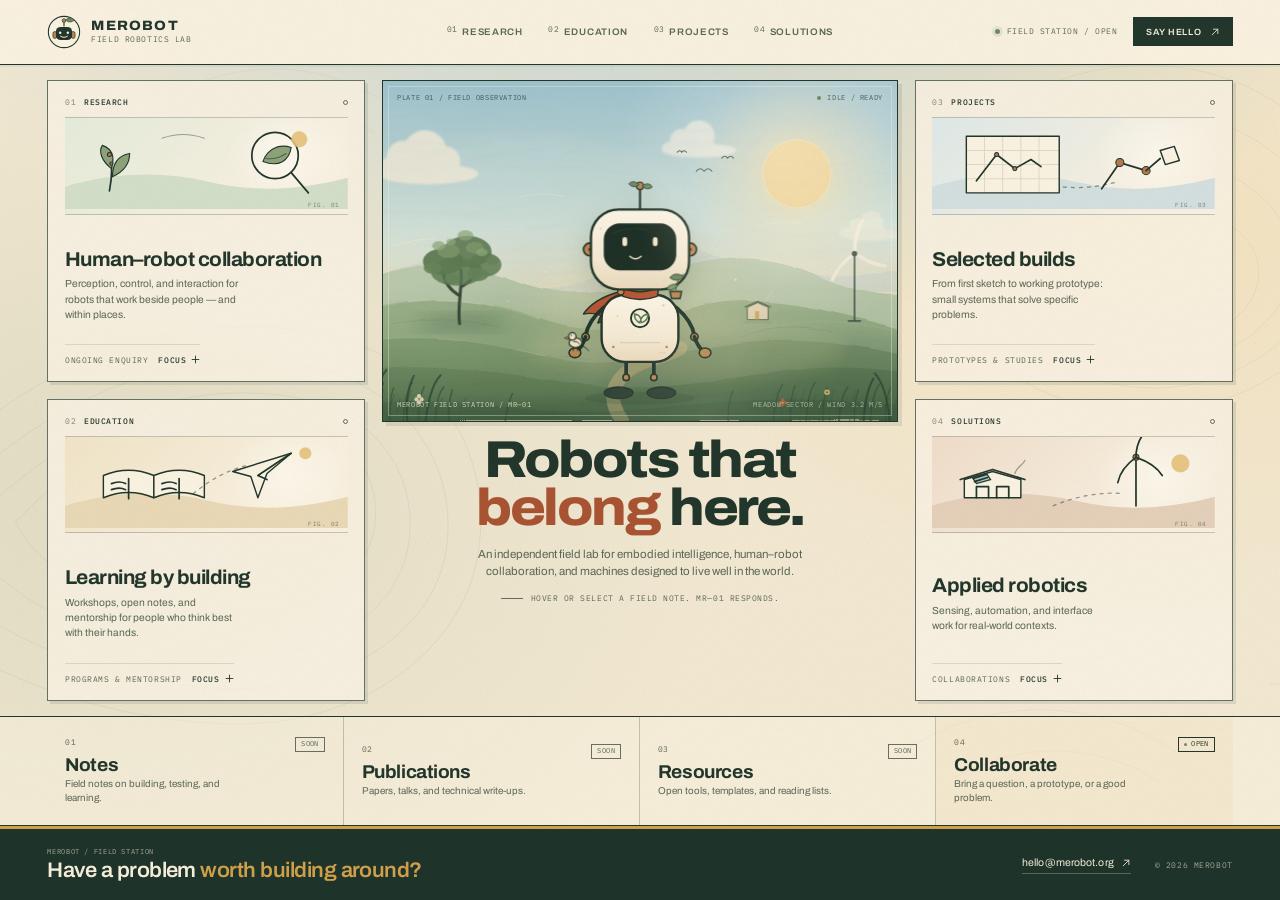
==== commit 6085babf: "Reimagine the site as a painted field station" ====
--- a/index.html
+++ b/index.html
@@ -3,35 +3,34 @@
 <head>
   <meta charset="utf-8">
   <meta name="viewport" content="width=device-width, initial-scale=1">
-  <title>MEROBOT — Robots with a human point of view</title>
-  <meta name="description" content="MEROBOT is an independent robotics lab working across research, education, projects, and applied solutions.">
-  <meta name="theme-color" content="#f2f3ec">
+  <title>MEROBOT — Robots that belong here</title>
+  <meta name="description" content="MEROBOT is an independent field lab for embodied intelligence, human–robot collaboration, and machines designed to live well in the world.">
+  <meta name="theme-color" content="#f3e9d3">
   <meta name="color-scheme" content="light">
   <link rel="canonical" href="https://merobot.org/">
 
   <meta property="og:type" content="website">
   <meta property="og:site_name" content="MEROBOT">
-  <meta property="og:title" content="MEROBOT — Robots with a human point of view">
-  <meta property="og:description" content="An independent robotics lab for research, education, and systems that leave the lab.">
+  <meta property="og:title" content="MEROBOT — Robots that belong here">
+  <meta property="og:description" content="An independent field lab for embodied intelligence, human–robot collaboration, and machines designed to live well in the world.">
   <meta property="og:url" content="https://merobot.org/">
-  <meta property="og:image" content="https://merobot.org/assets/img/og-cover.png">
+  <meta property="og:image" content="https://merobot.org/assets/img/og-cover.jpg">
+  <meta property="og:image:type" content="image/jpeg">
   <meta property="og:image:width" content="1200">
   <meta property="og:image:height" content="630">
-  <meta property="og:image:alt" content="MEROBOT — a line-drawn robot on a warm paper background.">
+  <meta property="og:image:alt" content="MEROBOT — a small field robot in a painted meadow.">
   <meta name="twitter:card" content="summary_large_image">
-  <meta name="twitter:title" content="MEROBOT — Robots with a human point of view">
-  <meta name="twitter:description" content="An independent robotics lab for research, education, and systems that leave the lab.">
-  <meta name="twitter:image" content="https://merobot.org/assets/img/og-cover.png">
+  <meta name="twitter:title" content="MEROBOT — Robots that belong here">
+  <meta name="twitter:description" content="An independent field lab for embodied intelligence, human–robot collaboration, and machines designed to live well in the world.">
+  <meta name="twitter:image" content="https://merobot.org/assets/img/og-cover.jpg">
 
   <link rel="icon" href="/assets/img/favicon.svg" type="image/svg+xml">
   <link rel="apple-touch-icon" href="/assets/img/apple-touch-icon.png">
   <link rel="manifest" href="/site.webmanifest">
-  <link rel="preload" href="/assets/fonts/manrope-latin.woff2" as="font" type="font/woff2" crossorigin>
-  <link rel="preload" href="/assets/fonts/instrument-serif-latin.woff2" as="font" type="font/woff2" crossorigin>
-  <link rel="preload" href="/assets/fonts/instrument-serif-italic-latin.woff2" as="font" type="font/woff2" crossorigin>
-  <link rel="stylesheet" href="/assets/css/fonts.css?v=20261121">
-  <link rel="stylesheet" href="/assets/css/style.css?v=20261121">
-  <script src="/assets/js/main.js?v=20261121" defer></script>
+  <link rel="preload" href="/assets/fonts/archivo-latin.woff2" as="font" type="font/woff2" crossorigin>
+  <link rel="stylesheet" href="/assets/css/fonts.css?v=20261121-2">
+  <link rel="stylesheet" href="/assets/css/style.css?v=20261121-2">
+  <script src="/assets/js/main.js?v=20261121-2" defer></script>
 </head>
 <body>
   <a class="skip-link" href="#main">Skip to content</a>
@@ -39,17 +38,21 @@
   <div class="page-shell">
     <header class="topbar">
       <a class="brand" href="/" aria-label="MEROBOT — home">
-        <svg class="brand__mark" viewBox="0 0 36 36" aria-hidden="true" focusable="false">
-          <rect class="brand__head" x="5.5" y="10" width="25" height="20" rx="7"/>
-          <path class="brand__line" d="M18 10V4.5M14.5 4.5h7"/>
-          <circle class="brand__antenna" cx="18" cy="4.5" r="2.2"/>
-          <circle class="brand__eye" cx="13.5" cy="19.5" r="1.9"/>
-          <circle class="brand__eye" cx="22.5" cy="19.5" r="1.9"/>
-          <path class="brand__line" d="M14 25c2.4 1.7 5.6 1.7 8 0"/>
+        <svg class="brand__mark" viewBox="0 0 40 40" aria-hidden="true" focusable="false">
+          <circle class="brand__ring" cx="20" cy="20" r="18.4"/>
+          <path class="brand__antenna-stem" d="M20 13V7"/>
+          <circle class="brand__antenna-ball" cx="20" cy="6.5" r="2.2"/>
+          <path class="brand__leaf" d="M22 6c4-4 8-3 10 0-3 3-7 3-10 0Z"/>
+          <rect class="brand__ear" x="7" y="19.5" width="4.5" height="8" rx="2"/>
+          <rect class="brand__ear" x="28.5" y="19.5" width="4.5" height="8" rx="2"/>
+          <rect class="brand__head" x="10.5" y="14" width="19" height="15.5" rx="5.5"/>
+          <circle class="brand__eye" cx="15.5" cy="20.8" r="1.5"/>
+          <circle class="brand__eye" cx="24.5" cy="20.8" r="1.5"/>
+          <path class="brand__mouth" d="M16 25c2.4 1.7 5.6 1.7 8 0"/>
         </svg>
         <span class="brand__text">
           <span class="brand__name">MEROBOT</span>
-          <span class="brand__descriptor">Independent robotics lab</span>
+          <span class="brand__descriptor">Field robotics lab</span>
         </span>
       </a>
 
@@ -69,7 +72,7 @@
       </nav>
 
       <div class="topbar__end">
-        <span class="availability"><span class="availability__dot" aria-hidden="true"></span>Open to collaborations</span>
+        <span class="availability"><span class="availability__dot" aria-hidden="true"></span>Field station / open</span>
         <a class="contact-link" href="mailto:hello@merobot.org">
           <span>Say hello</span>
           <svg viewBox="0 0 16 16" aria-hidden="true" focusable="false">
@@ -81,180 +84,487 @@
 
     <main class="main" id="main">
       <section class="stage" aria-labelledby="hero-title">
-        <div class="stage__meta" aria-hidden="true">
-          <span>MR—01 / LAB UNIT</span>
-          <span class="stage__state"><span class="stage__pulse"></span><span id="robot-state">IDLE / READY</span></span>
-        </div>
-
-        <div class="robot-stage" data-mood="idle">
-          <svg class="robot" data-mood="idle" viewBox="0 0 460 380" aria-hidden="true" focusable="false">
-            <g class="robot__ground">
-              <path class="hairline" d="M96 349h268"/>
-              <path class="hairline" d="M96 343v12M230 343v12M364 343v12"/>
-            </g>
-            <ellipse class="robot__shadow" cx="230" cy="349" rx="84" ry="5.5"/>
+        <div class="scene" data-mood="idle" aria-hidden="true">
+          <svg class="landscape" viewBox="0 0 900 520" preserveAspectRatio="xMidYMid slice" focusable="false">
+            <defs>
+              <linearGradient id="skyGrad" x1="0" y1="0" x2="0" y2="1">
+                <stop offset="0" stop-color="#9fc4cf"/>
+                <stop offset=".42" stop-color="#d2e2da"/>
+                <stop offset=".72" stop-color="#f1e2c1"/>
+                <stop offset="1" stop-color="#f1e2c1"/>
+              </linearGradient>
+              <radialGradient id="sunGlow">
+                <stop offset="0" stop-color="#f7d792" stop-opacity=".92"/>
+                <stop offset=".48" stop-color="#f7d792" stop-opacity=".28"/>
+                <stop offset="1" stop-color="#f7d792" stop-opacity="0"/>
+              </radialGradient>
+              <filter id="cloudBlur" x="-30%" y="-30%" width="160%" height="160%">
+                <feGaussianBlur stdDeviation="1.6"/>
+              </filter>
+              <filter id="washBlur" x="-40%" y="-40%" width="180%" height="180%">
+                <feGaussianBlur stdDeviation="12"/>
+              </filter>
+              <filter id="paintEdge" x="-4%" y="-4%" width="108%" height="108%">
+                <feTurbulence type="fractalNoise" baseFrequency="0.008 0.018" numOctaves="2" seed="9" result="noise"/>
+                <feDisplacementMap in="SourceGraphic" in2="noise" scale="10" xChannelSelector="R" yChannelSelector="G"/>
+              </filter>
+              <linearGradient id="sceneShade" x1="0" y1="0" x2="0" y2="1">
+                <stop offset="0" stop-color="#1e332b" stop-opacity="0"/>
+                <stop offset=".78" stop-color="#1e332b" stop-opacity="0"/>
+                <stop offset="1" stop-color="#1e332b" stop-opacity=".14"/>
+              </linearGradient>
+              <linearGradient id="hillBack" x1="0" y1="0" x2="0" y2="1">
+                <stop offset="0" stop-color="#c1cfb2"/>
+                <stop offset="1" stop-color="#a9bc9a"/>
+              </linearGradient>
+              <linearGradient id="hillMid" x1="0" y1="0" x2="0" y2="1">
+                <stop offset="0" stop-color="#9db38c"/>
+                <stop offset="1" stop-color="#839d78"/>
+              </linearGradient>
+              <linearGradient id="hillFront" x1="0" y1="0" x2="0" y2="1">
+                <stop offset="0" stop-color="#809b71"/>
+                <stop offset="1" stop-color="#66845e"/>
+              </linearGradient>
+              <linearGradient id="hillNear" x1="0" y1="0" x2="0" y2="1">
+                <stop offset="0" stop-color="#68865d"/>
+                <stop offset="1" stop-color="#4f6e4b"/>
+              </linearGradient>
+            </defs>
+
+            <rect width="900" height="520" fill="url(#skyGrad)"/>
+            <ellipse cx="250" cy="188" rx="270" ry="108" fill="#dfece4" opacity=".16" filter="url(#washBlur)"/>
+            <ellipse cx="690" cy="320" rx="300" ry="54" fill="#f7e8c6" opacity=".2" filter="url(#washBlur)"/>
+            <circle cx="690" cy="142" r="158" fill="url(#sunGlow)"/>
+            <circle cx="690" cy="142" r="72" fill="none" stroke="#f5d899" stroke-width="1.1" opacity=".24"/>
+            <circle cx="690" cy="142" r="94" fill="none" stroke="#f5d899" stroke-width="1" opacity=".12"/>
+            <circle cx="690" cy="142" r="52" fill="#f2d18e" opacity=".92"/>
+            <circle cx="690" cy="142" r="52" fill="none" stroke="#f8e8c6" stroke-width="1.3" opacity=".62"/>
+
+            <g class="clouds" filter="url(#cloudBlur)">
+              <g class="cloud cloud--a" fill="#f8efdd" opacity=".82">
+                <ellipse cx="104" cy="132" rx="55" ry="22"/>
+                <circle cx="88" cy="116" r="25"/>
+                <circle cx="121" cy="108" r="33"/>
+                <circle cx="152" cy="123" r="23"/>
+                <ellipse cx="126" cy="142" rx="77" ry="16"/>
+              </g>
+              <g class="cloud cloud--b" fill="#f9f1e2" opacity=".66">
+                <ellipse cx="526" cy="102" rx="43" ry="14"/>
+                <circle cx="514" cy="91" r="18"/>
+                <circle cx="540" cy="84" r="24"/>
+                <ellipse cx="540" cy="106" rx="57" ry="11"/>
+              </g>
+              <g class="cloud cloud--c" fill="#f8eedc" opacity=".48">
+                <ellipse cx="792" cy="232" rx="38" ry="11"/>
+                <circle cx="783" cy="223" r="14"/>
+                <circle cx="804" cy="218" r="19"/>
+                <ellipse cx="805" cy="235" rx="48" ry="9"/>
+              </g>
+            </g>
+
+            <g class="birds" fill="none" stroke="#405646" stroke-width="1.6" stroke-linecap="round">
+              <path class="bird-mark bird-mark--1" d="M536 138c4-5 8-5 12 0 4-5 8-5 12 0"/>
+              <path class="bird-mark bird-mark--2" d="M575 118c3-4 6-4 9 0 3-4 6-4 9 0"/>
+              <path class="bird-mark bird-mark--3" d="M507 109c2-3 5-3 7 0 2-3 5-3 7 0"/>
+            </g>
+
+            <g class="hills" filter="url(#paintEdge)">
+              <path d="M0 330c74-54 146-72 226-32 56 28 102 28 160-2 64-33 108-55 172-30 78 30 154 44 342 18v40H0Z" fill="#b9ccd0" opacity=".36"/>
+              <path d="M0 316c98-46 174-44 261-11 84 32 149 18 228-12 88-33 165-27 238 6 63 29 117 34 173 23v198H0Z" fill="url(#hillBack)"/>
+              <path d="M0 359c112-36 203-29 295 6 88 33 155 6 241-18 87-24 178-6 364 48v125H0Z" fill="url(#hillMid)"/>
+              <path d="M0 403c112-22 206-5 307 18 101 23 192-8 298-21 96-12 192 2 295 30v90H0Z" fill="url(#hillFront)"/>
+              <path d="M0 447c142-23 251 2 367 18 117 16 234-18 343-25 69-5 126 2 190 13v67H0Z" fill="url(#hillNear)"/>
+              <path d="M74 373c54-13 107-12 159 2M601 390c48-14 95-16 143-6M260 424c43-8 86-6 129 4" fill="none" stroke="#556f4d" stroke-width="1.2" opacity=".22"/>
+            </g>
+
+            <g class="hill-light" fill="none" stroke="#f3e7c9" stroke-linecap="round" opacity=".27">
+              <path d="M0 316c98-46 174-44 261-11" stroke-width="1.4"/>
+              <path d="M0 359c112-36 203-29 295 6" stroke-width="1.2"/>
+              <path d="M0 403c112-22 206-5 307 18" stroke-width="1"/>
+              <path d="M600 390c80-28 150-30 243-7" stroke-width="1" opacity=".7"/>
+            </g>
+
+            <g class="hill-washes" filter="url(#washBlur)">
+              <ellipse cx="205" cy="424" rx="300" ry="72" fill="#9db487" opacity=".2"/>
+              <ellipse cx="712" cy="462" rx="330" ry="78" fill="#4e6b49" opacity=".17"/>
+              <ellipse cx="520" cy="410" rx="240" ry="46" fill="#ead6a6" opacity=".13"/>
+              <ellipse cx="248" cy="381" rx="150" ry="24" fill="#6f8b62" opacity=".1"/>
+              <ellipse cx="566" cy="397" rx="120" ry="20" fill="#6f8b62" opacity=".08"/>
+            </g>
+
+            <g class="tree-shadow" filter="url(#washBlur)">
+              <ellipse cx="176" cy="369" rx="65" ry="10" fill="#314d37" opacity=".28"/>
+            </g>
+
+            <g class="station">
+              <path d="M614 365v-19l16-7 16 7v19Z" fill="#ead9b8" stroke="#405544" stroke-width="1.4"/>
+              <path d="M610 346 630 337 650 346" fill="none" stroke="#405544" stroke-width="1.6" stroke-linejoin="round"/>
+              <rect x="626" y="352" width="6" height="13" fill="#d2a04a" opacity=".82"/>
+              <path d="M642 337c2-6 7-8 9-14" fill="none" stroke="#f7eedb" stroke-width="1.2" stroke-linecap="round" opacity=".45"/>
+              <path d="M608 369h44" fill="none" stroke="#556f4d" stroke-width="1" opacity=".3"/>
+            </g>
+
+            <g class="pollen" fill="#f8efdc">
+              <circle cx="306" cy="292" r="1.5"/>
+              <circle cx="338" cy="268" r="1"/>
+              <circle cx="596" cy="304" r="1.6"/>
+              <circle cx="566" cy="246" r="1"/>
+              <circle cx="742" cy="288" r="1.2"/>
+              <circle cx="248" cy="336" r="1"/>
+            </g>
+
+            <g class="turbine">
+              <path d="M778 367V264" fill="none" stroke="#405544" stroke-width="2.4"/>
+              <path d="M768 367h20" fill="none" stroke="#405544" stroke-width="2.4"/>
+              <g class="turbine__blades" fill="none" stroke="#f7eedb" stroke-width="5.2" stroke-linecap="round">
+                <path d="M778 264c0-22 4-38 12-50"/>
+                <path d="M778 264c18 10 32 18 47 19"/>
+                <path d="M778 264c-17 12-28 25-34 40"/>
+              </g>
+              <circle cx="778" cy="264" r="4.2" fill="#405544"/>
+            </g>
+
+            <g class="tree">
+              <path d="M174 371c-4-29 5-56 2-83M175 329c-14-8-24-21-26-35M176 315c12-6 22-17 26-30" fill="none" stroke="#3b4c3b" stroke-width="4.6" stroke-linecap="round"/>
+              <g fill="#5f7c55">
+                <ellipse cx="149" cy="276" rx="31" ry="20" opacity=".95"/>
+                <ellipse cx="186" cy="261" rx="37" ry="24" opacity=".9"/>
+                <ellipse cx="213" cy="281" rx="25" ry="18" opacity=".84"/>
+                <ellipse cx="170" cy="292" rx="40" ry="21" opacity=".82"/>
+              </g>
+              <g fill="#7f986b" opacity=".82">
+                <ellipse cx="157" cy="260" rx="17" ry="11"/>
+                <ellipse cx="197" cy="255" rx="14" ry="9"/>
+              </g>
+              <g fill="#69865b" opacity=".9">
+                <ellipse cx="133" cy="286" rx="14" ry="9"/>
+                <ellipse cx="202" cy="296" rx="16" ry="10"/>
+                <ellipse cx="163" cy="303" rx="12" ry="7"/>
+                <ellipse cx="224" cy="274" rx="10" ry="7"/>
+              </g>
+              <g fill="#91a97c" opacity=".72">
+                <ellipse cx="142" cy="252" rx="10" ry="7"/>
+                <ellipse cx="183" cy="236" rx="12" ry="8"/>
+                <ellipse cx="208" cy="262" rx="9" ry="6"/>
+                <ellipse cx="161" cy="246" rx="7" ry="5"/>
+              </g>
+            </g>
+
+            <path class="field-path" d="M423 520c-23-32-17-58 12-79 26-18 54-17 77-33" fill="none" stroke="#d8c08c" stroke-width="21" opacity=".58" stroke-linecap="round"/>
+            <path d="M430 520c-20-31-14-54 12-73 24-17 50-17 72-31" fill="none" stroke="#b99a64" stroke-width="1.1" opacity=".34"/>
+
+            <g class="grass grass--back" fill="none" stroke="#4c6a47" stroke-width="1.6" stroke-linecap="round" opacity=".8">
+              <path d="M24 520c2-22-3-36-9-48M38 520c0-18 3-31 8-41M51 520c-1-25 2-38 7-48M64 520c2-19 6-31 11-40M78 520c0-15 2-25 5-33M93 520c-1-23 2-36 7-47M107 520c2-17 7-29 13-37M123 520c0-24 4-37 10-47M139 520c1-16 5-27 9-35M156 520c-1-21 2-33 7-43M173 520c2-17 6-28 11-36"/>
+              <path d="M666 520c2-22-3-36-9-48M681 520c0-18 3-31 8-41M695 520c-1-25 2-38 7-48M709 520c2-19 6-31 11-40M724 520c0-15 2-25 5-33M740 520c-1-23 2-36 7-47M755 520c2-17 7-29 13-37M771 520c0-24 4-37 10-47M787 520c1-16 5-27 9-35M804 520c-1-21 2-33 7-43M821 520c2-17 6-28 11-36M838 520c0-19 3-31 8-41"/>
+            </g>
+            <g class="grass grass--front" fill="none" stroke="#3f5c3d" stroke-width="2" stroke-linecap="round" opacity=".9">
+              <path d="M8 520c2-30-4-48-12-62M26 520c-1-25 2-42 7-56M46 520c1-31 5-48 12-58M68 520c-1-24 1-39 5-51M88 520c2-33 7-50 14-59M112 520c-1-25 3-42 8-53M136 520c2-28 7-44 14-52M158 520c-1-22 1-37 5-48M244 520c2-19 6-32 11-42M585 520c-1-21 2-35 7-46M654 520c2-29 7-45 14-56M680 520c-1-25 2-41 7-54M704 520c2-33 7-50 14-59M730 520c-1-24 2-39 6-51M754 520c2-27 7-43 14-52M778 520c-1-22 2-37 6-48M802 520c2-31 7-47 14-56M826 520c-1-24 2-40 7-51M850 520c2-28 7-44 14-53M874 520c-1-20 1-34 5-44"/>
+            </g>
+            <g class="grass grass--near" fill="none" stroke="#2f4b36" stroke-width="3" stroke-linecap="round" opacity=".8">
+              <path d="M-6 520c8-42 1-64-12-80M18 520c-2-34 4-55 12-70M40 520c4-46 12-66 22-78M94 520c-3-37 3-56 10-69M122 520c5-42 13-60 23-70M884 520c-8-44-2-66 12-82M858 520c3-36-3-56-12-72M832 520c-4-41-12-61-23-73M792 520c2-34 8-53 15-65"/>
+            </g>
+            <path class="near-shade" d="M0 496c96-12 182-4 278 6 104 11 190-2 284-10 115-10 217-4 338 9v19H0Z" fill="#314e37" opacity=".18"/>
+
+            <g class="flowers">
+              <g class="flower flower--cream" transform="translate(112 486)">
+                <path d="M0 20V3" fill="none" stroke="#4c6a47" stroke-width="1.5" stroke-linecap="round"/>
+                <circle cx="-4" cy="1" r="3.2" fill="#f5e8ca"/>
+                <circle cx="4" cy="1" r="3.2" fill="#f5e8ca"/>
+                <circle cx="0" cy="-4" r="3.2" fill="#f5e8ca"/>
+                <circle cx="0" cy="5" r="3.2" fill="#f5e8ca"/>
+                <circle cx="0" cy="1" r="1.6" fill="#d3a04a"/>
+              </g>
+              <g class="flower flower--rust" transform="translate(668 492)">
+                <path d="M0 18V2" fill="none" stroke="#4c6a47" stroke-width="1.5" stroke-linecap="round"/>
+                <circle cx="-3.5" cy="0" r="2.8" fill="#bd6d4b"/>
+                <circle cx="3.5" cy="0" r="2.8" fill="#bd6d4b"/>
+                <circle cx="0" cy="-3.5" r="2.8" fill="#bd6d4b"/>
+                <circle cx="0" cy="3.5" r="2.8" fill="#bd6d4b"/>
+                <circle cx="0" cy="0" r="1.5" fill="#f2d18e"/>
+              </g>
+              <g class="flower flower--gold" transform="translate(736 476)">
+                <path d="M0 15V1" fill="none" stroke="#4c6a47" stroke-width="1.4" stroke-linecap="round"/>
+                <circle cx="0" cy="0" r="4.2" fill="#e7c37c"/>
+                <circle cx="0" cy="0" r="1.5" fill="#7a5b2e"/>
+              </g>
+            </g>
+
+            <g class="wind-lines" fill="none" stroke="#fbf3e0" stroke-width="1.15" stroke-linecap="round" opacity=".48">
+              <path d="M70 252c48-14 93-14 139-2"/>
+              <path d="M628 222c35-9 68-8 100 2"/>
+              <path d="M265 178c24-7 48-7 72 0"/>
+            </g>
+
+            <rect width="900" height="520" fill="url(#sceneShade)"/>
+          </svg>
+
+          <div class="scene__texture"></div>
+          <div class="scene__glow"></div>
+          <div class="scene__wash"></div>
+          <div class="scene__light"></div>
+
+          <svg class="robot" data-mood="idle" viewBox="0 0 480 500" focusable="false">
+            <defs>
+              <linearGradient id="shellGrad" x1="0" y1="0" x2="0" y2="1">
+                <stop offset="0" stop-color="#fcf5e6"/>
+                <stop offset=".62" stop-color="#f5ead3"/>
+                <stop offset="1" stop-color="#ead9bc"/>
+              </linearGradient>
+            </defs>
+            <ellipse class="robot__shadow" cx="240" cy="486" rx="104" ry="12"/>
 
             <g class="robot__float">
-              <g class="robot__wheels">
-                <path class="line" d="M201 292v11M259 292v11"/>
-                <circle class="shell" cx="197" cy="322" r="19"/>
-                <circle class="line thin" cx="197" cy="322" r="6.5"/>
-                <circle class="hub" cx="197" cy="322" r="2.2"/>
-                <circle class="shell" cx="263" cy="322" r="19"/>
-                <circle class="line thin" cx="263" cy="322" r="6.5"/>
-                <circle class="hub" cx="263" cy="322" r="2.2"/>
+              <g class="legs">
+                <path class="robot-limb" d="M214 414v33"/>
+                <path class="robot-limb" d="M266 414v33"/>
+                <circle class="joint" cx="214" cy="447" r="6"/>
+                <circle class="joint" cx="266" cy="447" r="6"/>
+                <ellipse class="foot" cx="200" cy="476" rx="27" ry="11"/>
+                <ellipse class="foot" cx="280" cy="476" rx="27" ry="11"/>
+              </g>
+
+              <g class="scarf-tails">
+                <path class="scarf" d="M204 286c-32 8-56 22-70 42 18-3 33 1 45 10 7-21 18-38 34-49Z"/>
+                <path class="scarf scarf--two" d="M206 294c-24 14-39 31-45 51 13-6 26-5 36 1 2-20 6-36 18-49Z"/>
               </g>
 
               <g class="arm arm--left">
-                <path class="line" d="M176 226c-24 9-37 27-35 48"/>
-                <circle class="shell" cx="141" cy="283" r="9"/>
+                <path class="robot-limb" d="M172 316c-20 17-31 34-34 53"/>
+                <circle class="joint" cx="138" cy="371" r="7"/>
+                <path class="robot-limb" d="M138 371c-4 12-9 21-17 27"/>
+                <ellipse class="hand" cx="118" cy="401" rx="11" ry="9"/>
               </g>
               <g class="arm arm--right">
-                <path class="line" d="M284 226c24 9 37 27 35 48"/>
-                <circle class="shell hand" cx="319" cy="283" r="9"/>
-              </g>
-
-              <rect class="shell" x="216" y="184" width="28" height="20" rx="8"/>
-
-              <g class="robot__torso">
-                <rect class="shell" x="172" y="198" width="116" height="98" rx="30"/>
-                <circle class="line" cx="230" cy="230" r="10"/>
-                <circle class="port" cx="230" cy="230" r="3.2"/>
-                <text class="robot-id" x="230" y="264" text-anchor="middle">MR—01</text>
-                <path class="hairline" d="M218 279h24"/>
+                <path class="robot-limb" d="M308 316c20 17 31 34 34 53"/>
+                <circle class="joint" cx="342" cy="371" r="7"/>
+                <path class="robot-limb" d="M342 371c4 12 9 21 17 27"/>
+                <ellipse class="hand" cx="362" cy="401" rx="11" ry="9"/>
+              </g>
+
+              <rect class="neck" x="216" y="272" width="48" height="30" rx="8"/>
+              <rect class="shell" x="168" y="292" width="144" height="126" rx="44"/>
+              <circle class="body-dial" cx="240" cy="336" r="17"/>
+              <path class="body-leaf" d="M240 345c-8-4-11-10-10-17 8 1 12 6 12 14M240 343c2-9 7-14 15-15 0 8-4 14-12 16"/>
+              <circle class="rivet" cx="190" cy="390" r="2.4"/>
+              <circle class="rivet" cx="290" cy="390" r="2.4"/>
+              <path class="body-seam" d="M202 382h76"/>
+              <circle class="patina" cx="284" cy="312" r="2.1"/>
+              <circle class="patina" cx="198" cy="332" r="1.6"/>
+              <path class="scratch" d="M276 401h13"/>
+
+              <g class="scarf-band">
+                <path class="scarf" d="M204 278c24 11 48 11 72 0l-4 17c-22 8-42 8-64 0Z"/>
+                <circle class="scarf-knot" cx="204" cy="286" r="6"/>
               </g>
 
               <g class="robot__head">
                 <g class="head-tilt">
                   <g class="antenna">
-                    <path class="line" d="M230 96V66"/>
-                    <circle class="antenna__bulb" cx="230" cy="58" r="7"/>
+                    <path class="antenna-stem" d="M240 132V94"/>
+                    <circle class="antenna-bulb" cx="240" cy="88" r="7"/>
+                    <path class="antenna-leaf" d="M244 88c8-6 15-5 19 2-7 5-14 4-19-2Z"/>
+                    <path class="antenna-leaf" d="M238 86c-6-7-13-8-19-2 5 6 12 7 19 2Z"/>
                   </g>
 
-                  <rect class="shell" x="162" y="94" width="136" height="100" rx="36"/>
-                  <rect class="shell ear" x="153" y="125" width="10" height="28" rx="5"/>
-                  <rect class="shell ear" x="297" y="125" width="10" height="28" rx="5"/>
-                  <circle class="ear__dot" cx="158" cy="139" r="2.1"/>
-                  <circle class="ear__dot" cx="302" cy="139" r="2.1"/>
-
-                  <rect class="screen" x="180" y="112" width="100" height="62" rx="21"/>
+                  <circle class="ear" cx="146" cy="207" r="12"/>
+                  <circle class="ear" cx="334" cy="207" r="12"/>
+                  <circle class="ear-dot" cx="146" cy="207" r="3"/>
+                  <circle class="ear-dot" cx="334" cy="207" r="3"/>
+
+                  <rect class="shell" x="148" y="132" width="184" height="150" rx="52"/>
+                  <rect class="visor" x="172" y="158" width="136" height="88" rx="30"/>
 
                   <g class="face face--neutral">
                     <g class="eye-track">
-                      <rect class="eye eye-blink" x="202" y="133" width="8" height="13" rx="4"/>
-                      <rect class="eye eye-blink" x="250" y="133" width="8" height="13" rx="4"/>
+                      <rect class="eye eye-blink" x="207" y="184" width="9" height="17" rx="4.5"/>
+                      <rect class="eye eye-blink" x="264" y="184" width="9" height="17" rx="4.5"/>
                     </g>
-                    <path class="mouth" d="M221 158c6 5 12 5 18 0"/>
+                    <path class="mouth" d="M221 220c7 6 14 6 21 0"/>
                   </g>
 
                   <g class="face face--curious">
                     <g class="eye-track">
-                      <rect class="eye eye-blink" x="202" y="130" width="8" height="12" rx="4"/>
-                      <rect class="eye eye-blink" x="250" y="130" width="8" height="12" rx="4"/>
+                      <rect class="eye eye-blink" x="207" y="181" width="9" height="16" rx="4.5"/>
+                      <rect class="eye eye-blink" x="264" y="181" width="9" height="16" rx="4.5"/>
                     </g>
-                    <path class="brow" d="M199 123h12M249 123h12"/>
-                    <circle class="mouth-o" cx="230" cy="158" r="4"/>
+                    <path class="brow" d="M198 170h15M267 170h15"/>
+                    <circle class="mouth-o" cx="240" cy="221" r="4.6"/>
                   </g>
 
                   <g class="face face--happy">
-                    <path class="happy-eye" d="M199 141c5-8 12-8 17 0"/>
-                    <path class="happy-eye" d="M244 141c5-8 12-8 17 0"/>
-                    <path class="mouth" d="M217 152c7 11 19 11 26 0"/>
+                    <path class="happy-eye" d="M202 198c6-9 14-9 20 0"/>
+                    <path class="happy-eye" d="M258 198c6-9 14-9 20 0"/>
+                    <path class="mouth" d="M216 213c8 13 24 13 32 0"/>
                   </g>
 
                   <g class="face face--excited">
-                    <circle class="eye" cx="206" cy="139" r="6.5"/>
-                    <circle class="eye" cx="254" cy="139" r="6.5"/>
-                    <circle class="eye-shine" cx="208.5" cy="136.5" r="1.7"/>
-                    <circle class="eye-shine" cx="256.5" cy="136.5" r="1.7"/>
-                    <ellipse class="mouth-fill" cx="230" cy="158" rx="9" ry="6"/>
+                    <circle class="eye" cx="211" cy="194" r="8"/>
+                    <circle class="eye" cx="269" cy="194" r="8"/>
+                    <circle class="eye-shine" cx="214" cy="191" r="2"/>
+                    <circle class="eye-shine" cx="272" cy="191" r="2"/>
+                    <ellipse class="mouth-fill" cx="240" cy="220" rx="10" ry="7"/>
                   </g>
 
                   <g class="face face--wink">
-                    <rect class="eye eye-blink" x="202" y="133" width="8" height="13" rx="4"/>
-                    <path class="happy-eye" d="M245 141c5-8 12-8 17 0"/>
-                    <path class="mouth" d="M219 157c7 4 15 2 20-2"/>
+                    <rect class="eye eye-blink" x="207" y="184" width="9" height="17" rx="4.5"/>
+                    <path class="happy-eye" d="M259 198c6-9 14-9 20 0"/>
+                    <path class="mouth" d="M218 218c8 5 17 2 22-3"/>
                   </g>
 
-                  <path class="screen-gloss" d="M191 122c13-7 31-9 49-7"/>
-
-                  <g class="acc acc--question">
-                    <path class="line thin" d="M334 84c-8 10-16 17-25 22"/>
-                    <circle class="shell" cx="305" cy="109" r="3.2"/>
-                    <circle class="shell" cx="317" cy="96" r="4.4"/>
-                    <rect class="shell" x="330" y="30" width="68" height="52" rx="19"/>
-                    <text class="acc-glyph" x="364" y="67" text-anchor="middle">?</text>
-                  </g>
-
-                  <g class="acc acc--cap">
-                    <path class="cap" d="M174 80 230 54 286 80 230 106Z"/>
-                    <path class="cap-line" d="M230 54V42"/>
-                    <circle class="cap-button" cx="230" cy="40" r="3"/>
-                    <path class="cap-tassel" d="M284 79c8 8 8 18 3 25"/>
-                    <circle class="cap-tassel-end" cx="287" cy="107" r="3"/>
-                  </g>
-
-                  <g class="acc acc--bulb">
-                    <circle class="bulb-glow" cx="352" cy="62" r="23"/>
-                    <path class="bulb-body" d="M352 45a11 11 0 0 0-6 20v6h12v-6a11 11 0 0 0-6-20Z"/>
-                    <path class="bulb-line" d="M348 75v3h8v-3M349 81h6"/>
-                    <path class="bulb-rays" d="M352 28v7M333 38l4 4M371 38l-4 4M327 56h7M377 56h-7"/>
-                  </g>
-
-                  <g class="acc acc--gear">
-                    <g class="gear-spin">
-                      <circle class="shell" cx="345" cy="158" r="14"/>
-                      <path class="gear-teeth" d="M345 140v-6M345 176v6M327 158h-6M363 158h6M332 145l-4-4M358 171l4 4M358 145l4-4M332 171l-4 4"/>
-                      <circle class="line thin" cx="345" cy="158" r="4.5"/>
-                    </g>
-                  </g>
+                  <path class="visor-gloss" d="M188 178c19-10 43-12 65-8"/>
+                  <circle class="patina" cx="312" cy="260" r="2"/>
+                  <circle class="patina" cx="166" cy="168" r="1.6"/>
                 </g>
               </g>
+
+              <g class="plant">
+                <path class="plant-cup" d="M296 286h22l-3 13h-16Z"/>
+                <path class="plant-stem" d="M307 286c0-15 5-26 15-32"/>
+                <path class="plant-leaf" d="M322 258c-11-7-20-6-26 2 9 7 18 6 26-2Z"/>
+                <path class="plant-leaf plant-leaf--small" d="M311 273c-10-2-17 1-21 8 8 4 16 1 21-8Z"/>
+              </g>
+
+              <g class="bird">
+                <path class="bird-tail" d="M124 385c10 3 16 7 20 12"/>
+                <ellipse class="bird-body" cx="119" cy="382" rx="12" ry="9"/>
+                <circle class="bird-head" cx="113" cy="370" r="7"/>
+                <path class="bird-beak" d="M106 370l-8 3 8 3Z"/>
+                <circle class="bird-eye" cx="111" cy="368" r="1.2"/>
+                <path class="bird-wing" d="M116 380c5-1 8 1 10 4"/>
+                <path class="bird-foot" d="M115 391v6M123 391v6"/>
+              </g>
+
+              <g class="acc acc--lens">
+                <g class="lens-float">
+                  <circle class="lens-glass" cx="368" cy="180" r="30"/>
+                  <path class="lens-handle" d="M389 201l18 24"/>
+                  <path class="lens-leaf" d="M352 190c4-16 17-24 34-20-2 17-14 26-34 20Z"/>
+                  <path class="lens-vein" d="M355 186c8 2 16 0 24-6"/>
+                </g>
+                <circle class="firefly" cx="327" cy="150" r="3"/>
+                <circle class="firefly" cx="412" cy="152" r="2.4"/>
+                <circle class="firefly" cx="390" cy="236" r="2.2"/>
+              </g>
+
+              <g class="acc acc--cap">
+                <path class="cap-top" d="M158 112 240 76 322 112 240 148Z"/>
+                <path class="cap-base" d="M196 128c0 14 18 23 44 23s44-9 44-23"/>
+                <path class="cap-line" d="M240 76V64"/>
+                <circle class="cap-button" cx="240" cy="61" r="4"/>
+                <path class="cap-tassel" d="M318 112c12 7 15 18 10 29"/>
+                <circle class="cap-tassel-end" cx="327" cy="145" r="4"/>
+              </g>
+
+              <g class="acc acc--plane">
+                <path class="plane-trail" d="M300 235c28-40 62-65 103-80"/>
+                <g class="plane">
+                  <path class="plane-body" d="M352 150 418 128 388 164 376 194 366 166Z"/>
+                  <path class="plane-fold" d="M418 128 366 166M366 166l10 4"/>
+                </g>
+                <circle class="firefly" cx="333" cy="208" r="2.2"/>
+              </g>
+
+              <g class="acc acc--lantern">
+                <path class="lantern-line" d="M372 108v28"/>
+                <g class="lantern-sway">
+                  <circle class="lantern-glow" cx="372" cy="162" r="36"/>
+                  <path class="lantern-cap" d="M350 136h44"/>
+                  <path class="lantern-body" d="M350 140c0-6 44-6 44 0v42c0 12-44 12-44 0Z"/>
+                  <path class="lantern-rib" d="M360 140v44M372 138v48M384 140v44"/>
+                  <path class="lantern-base" d="M354 184h36"/>
+                  <path class="lantern-tassel" d="M372 188v14"/>
+                </g>
+                <circle class="firefly" cx="420" cy="150" r="2.4"/>
+              </g>
             </g>
           </svg>
+
+          <div class="scene__hud scene__hud--tl">Plate 01 / Field observation</div>
+          <div class="scene__hud scene__hud--tr">
+            <span class="scene__pulse"></span><span id="robot-state">IDLE / READY</span>
+          </div>
+          <div class="scene__hud scene__hud--bl">MEROBOT field station / MR—01</div>
+          <div class="scene__hud scene__hud--br">Meadow sector / Wind 3.2 m/s</div>
         </div>
 
-        <h1 id="hero-title">Robots with a <em>human</em> <br>point of view.</h1>
-        <p class="stage__intro">An independent robotics practice for research, education, and systems that leave the lab.</p>
-        <p class="stage__hint"><span class="stage__hint-line" aria-hidden="true"></span>Hover a track. MR—01 responds.</p>
+        <h1 id="hero-title">Robots that<br><em>belong</em> here.</h1>
+        <p class="stage__intro">An independent field lab for embodied intelligence, human–robot collaboration, and machines designed to live well in the world.</p>
+        <p class="stage__hint"><span class="stage__hint-line" aria-hidden="true"></span>Hover or select a field note. MR—01 responds.</p>
       </section>
 
       <div class="rail rail--left" role="group" aria-label="Research and education">
-        <button class="track-card track-card--research" id="track-research" type="button" data-mood="research" aria-pressed="false">
-          <span class="track-card__head">
-            <span class="track-card__index">01</span>
-            <span class="track-card__kind">Research</span>
-            <span class="track-card__signal" aria-hidden="true"></span>
-          </span>
-          <span class="track-card__body">
-            <span class="track-card__title">Human–robot<br>collaboration</span>
-            <span class="track-card__desc">Perception, control, and interaction for robots that work beside people — not instead of them.</span>
-          </span>
-          <span class="track-card__foot">
-            <span class="track-card__meta">Ongoing enquiry</span>
-            <span class="track-card__action">
-              <span class="track-card__action-idle">Focus</span>
-              <span class="track-card__action-active">Focused</span>
+        <button class="field-card field-card--research" id="track-research" type="button" data-mood="research" aria-pressed="false">
+          <span class="field-card__head">
+            <span class="field-card__index">01</span>
+            <span class="field-card__kind">Research</span>
+            <span class="field-card__signal" aria-hidden="true"></span>
+          </span>
+          <span class="field-card__figure" data-fig="Fig. 01" aria-hidden="true">
+            <svg class="field-figure" viewBox="0 0 280 86" focusable="false">
+              <path class="fig-ground" d="M0 64c46-14 95-16 142-5 47 11 92 8 138-4v31H0Z"/>
+              <g class="fig-sprout" transform="translate(44 24)">
+                <path class="fig-stem" d="M0 44c3-15 3-27 0-38"/>
+                <path class="fig-leaf" d="M2 22C-8 14-11 5-7-1c9 3 13 10 9 23Z"/>
+                <path class="fig-leaf" d="M3 30c11-5 17-13 17-23-11 2-17 9-17 23Z"/>
+                <circle class="fig-node" cx="0" cy="8" r="2"/>
+                <circle class="fig-node" cx="2" cy="17" r="1.6"/>
+              </g>
+              <g class="fig-lens" transform="translate(176 0)">
+                <circle class="fig-glass" cx="32" cy="33" r="23"/>
+                <path class="fig-handle" d="M48 50l17 20"/>
+                <path class="fig-leaf" d="M20 39c4-12 15-18 28-14-2 13-12 20-28 14Z"/>
+                <path class="fig-vein" d="M23 36c7 1 14-1 20-5"/>
+              </g>
+              <circle class="fig-sun" cx="232" cy="17" r="8"/>
+              <path class="fig-wind" d="M96 16c14-5 28-5 42 0"/>
+            </svg>
+          </span>
+          <span class="field-card__body">
+            <span class="field-card__title">Human–robot collaboration</span>
+            <span class="field-card__desc">Perception, control, and interaction for robots that work beside people — and within places.</span>
+          </span>
+          <span class="field-card__foot">
+            <span class="field-card__meta">Ongoing enquiry</span>
+            <span class="field-card__action">
+              <span class="field-card__action-idle">Focus</span>
+              <span class="field-card__action-active">Pinned</span>
               <svg viewBox="0 0 12 12" aria-hidden="true" focusable="false"><path d="M6 1.5v9M1.5 6h9"/></svg>
             </span>
           </span>
         </button>
 
-        <button class="track-card track-card--education" id="track-education" type="button" data-mood="education" aria-pressed="false">
-          <span class="track-card__head">
-            <span class="track-card__index">02</span>
-            <span class="track-card__kind">Education</span>
-            <span class="track-card__signal" aria-hidden="true"></span>
-          </span>
-          <span class="track-card__body">
-            <span class="track-card__title">Learning<br>by building</span>
-            <span class="track-card__desc">Workshops, open notes, and mentorship for people who think best with their hands.</span>
-          </span>
-          <span class="track-card__foot">
-            <span class="track-card__meta">Programs &amp; mentorship</span>
-            <span class="track-card__action">
-              <span class="track-card__action-idle">Focus</span>
-              <span class="track-card__action-active">Focused</span>
+        <button class="field-card field-card--education" id="track-education" type="button" data-mood="education" aria-pressed="false">
+          <span class="field-card__head">
+            <span class="field-card__index">02</span>
+            <span class="field-card__kind">Education</span>
+            <span class="field-card__signal" aria-hidden="true"></span>
+          </span>
+          <span class="field-card__figure" data-fig="Fig. 02" aria-hidden="true">
+            <svg class="field-figure" viewBox="0 0 280 86" focusable="false">
+              <path class="fig-ground" d="M0 64c46-14 95-16 142-5 47 11 92 8 138-4v31H0Z"/>
+              <g class="fig-book" transform="translate(38 34)">
+                <path class="fig-paper" d="M0 22c17-7 33-7 50 0V0C33-7 17-7 0 0Z"/>
+                <path class="fig-paper" d="M50 22c17-7 33-7 50 0V0C83-7 67-7 50 0Z"/>
+                <path class="fig-stroke" d="M25 3v20M75 3v20"/>
+                <path class="fig-stroke" d="M8 8c5-2 10-2 14 0M8 14c5-2 10-2 14 0M58 8c5-2 10-2 14 0M58 14c5-2 10-2 14 0"/>
+              </g>
+              <g class="fig-plane" transform="translate(166 12)">
+                <path class="fig-paper" d="M0 18 58 0 34 20 25 44 18 23Z"/>
+                <path class="fig-stroke" d="M58 0 25 22M25 22l9 4"/>
+              </g>
+              <path class="fig-dash" d="M127 52c18-15 36-24 54-28"/>
+              <circle class="fig-sun" cx="238" cy="12" r="6"/>
+            </svg>
+          </span>
+          <span class="field-card__body">
+            <span class="field-card__title">Learning by building</span>
+            <span class="field-card__desc">Workshops, open notes, and mentorship for people who think best with their hands.</span>
+          </span>
+          <span class="field-card__foot">
+            <span class="field-card__meta">Programs &amp; mentorship</span>
+            <span class="field-card__action">
+              <span class="field-card__action-idle">Focus</span>
+              <span class="field-card__action-active">Pinned</span>
               <svg viewBox="0 0 12 12" aria-hidden="true" focusable="false"><path d="M6 1.5v9M1.5 6h9"/></svg>
             </span>
           </span>
@@ -262,41 +572,81 @@
       </div>
 
       <div class="rail rail--right" role="group" aria-label="Projects and solutions">
-        <button class="track-card track-card--projects" id="track-projects" type="button" data-mood="projects" aria-pressed="false">
-          <span class="track-card__head">
-            <span class="track-card__index">03</span>
-            <span class="track-card__kind">Projects</span>
-            <span class="track-card__signal" aria-hidden="true"></span>
-          </span>
-          <span class="track-card__body">
-            <span class="track-card__title">Selected<br>builds</span>
-            <span class="track-card__desc">From first sketch to working prototype: small systems that solve specific problems.</span>
-          </span>
-          <span class="track-card__foot">
-            <span class="track-card__meta">Prototypes &amp; studies</span>
-            <span class="track-card__action">
-              <span class="track-card__action-idle">Focus</span>
-              <span class="track-card__action-active">Focused</span>
+        <button class="field-card field-card--projects" id="track-projects" type="button" data-mood="projects" aria-pressed="false">
+          <span class="field-card__head">
+            <span class="field-card__index">03</span>
+            <span class="field-card__kind">Projects</span>
+            <span class="field-card__signal" aria-hidden="true"></span>
+          </span>
+          <span class="field-card__figure" data-fig="Fig. 03" aria-hidden="true">
+            <svg class="field-figure" viewBox="0 0 280 86" focusable="false">
+              <path class="fig-ground" d="M0 64c46-14 95-16 142-5 47 11 92 8 138-4v31H0Z"/>
+              <g class="fig-blueprint" transform="translate(34 14)">
+                <rect class="fig-paper" x="0" y="0" width="92" height="56"/>
+                <path class="fig-grid" d="M0 14h92M0 28h92M0 42h92M18 0v56M36 0v56M54 0v56M72 0v56"/>
+                <path class="fig-stroke" d="M10 44 30 18l18 14 16-9 10 7"/>
+                <circle class="fig-dot" cx="30" cy="18" r="2"/>
+                <circle class="fig-dot" cx="48" cy="32" r="2"/>
+              </g>
+              <g class="fig-arm" transform="translate(168 18)">
+                <path class="fig-stroke" d="M0 48 18 22 44 30"/>
+                <circle class="fig-joint" cx="18" cy="22" r="4"/>
+                <circle class="fig-joint" cx="44" cy="30" r="4"/>
+                <path class="fig-stroke" d="M44 30 58 18"/>
+                <path class="fig-paper" d="M58 10l14-4 5 14-14 4Z"/>
+              </g>
+              <path class="fig-dash" d="M130 64c18 2 36 0 54-5"/>
+            </svg>
+          </span>
+          <span class="field-card__body">
+            <span class="field-card__title">Selected builds</span>
+            <span class="field-card__desc">From first sketch to working prototype: small systems that solve specific problems.</span>
+          </span>
+          <span class="field-card__foot">
+            <span class="field-card__meta">Prototypes &amp; studies</span>
+            <span class="field-card__action">
+              <span class="field-card__action-idle">Focus</span>
+              <span class="field-card__action-active">Pinned</span>
               <svg viewBox="0 0 12 12" aria-hidden="true" focusable="false"><path d="M6 1.5v9M1.5 6h9"/></svg>
             </span>
           </span>
         </button>
 
-        <button class="track-card track-card--solutions" id="track-solutions" type="button" data-mood="solutions" aria-pressed="false">
-          <span class="track-card__head">
-            <span class="track-card__index">04</span>
-            <span class="track-card__kind">Solutions</span>
-            <span class="track-card__signal" aria-hidden="true"></span>
-          </span>
-          <span class="track-card__body">
-            <span class="track-card__title">Applied<br>robotics</span>
-            <span class="track-card__desc">Sensing, automation, and interface work for real-world contexts.</span>
-          </span>
-          <span class="track-card__foot">
-            <span class="track-card__meta">Collaborations</span>
-            <span class="track-card__action">
-              <span class="track-card__action-idle">Focus</span>
-              <span class="track-card__action-active">Focused</span>
+        <button class="field-card field-card--solutions" id="track-solutions" type="button" data-mood="solutions" aria-pressed="false">
+          <span class="field-card__head">
+            <span class="field-card__index">04</span>
+            <span class="field-card__kind">Solutions</span>
+            <span class="field-card__signal" aria-hidden="true"></span>
+          </span>
+          <span class="field-card__figure" data-fig="Fig. 04" aria-hidden="true">
+            <svg class="field-figure" viewBox="0 0 280 86" focusable="false">
+              <path class="fig-ground" d="M0 64c46-14 95-16 142-5 47 11 92 8 138-4v31H0Z"/>
+              <g class="fig-station" transform="translate(32 30)">
+                <path class="fig-paper" d="M0 26V8L28 0l28 8v18Z"/>
+                <path class="fig-roof" d="M-4 8 28-2 60 8"/>
+                <path class="fig-stroke" d="M12 26V15h12v11M32 26V15h12v11"/>
+                <path class="fig-panel" d="M8 6 22 2l4 6-14 4Z"/>
+                <path class="fig-stroke" d="M9 7l13-4M10 10l13-4"/>
+                <path class="fig-smoke" d="M50 2c2-7 8-8 10-13"/>
+              </g>
+              <g class="fig-turbine" transform="translate(202 6)">
+                <path class="fig-stroke" d="M0 58V10"/>
+                <circle class="fig-dot" cx="0" cy="10" r="3"/>
+                <path class="fig-stroke" d="M0 10c0-12 4-20 10-26M0 10c12 4 21 10 26 18M0 10c-10 7-16 15-18 25"/>
+              </g>
+              <circle class="fig-sun" cx="246" cy="22" r="9"/>
+              <path class="fig-dash" d="M120 64c24-10 48-14 70-12"/>
+            </svg>
+          </span>
+          <span class="field-card__body">
+            <span class="field-card__title">Applied robotics</span>
+            <span class="field-card__desc">Sensing, automation, and interface work for real-world contexts.</span>
+          </span>
+          <span class="field-card__foot">
+            <span class="field-card__meta">Collaborations</span>
+            <span class="field-card__action">
+              <span class="field-card__action-idle">Focus</span>
+              <span class="field-card__action-active">Pinned</span>
               <svg viewBox="0 0 12 12" aria-hidden="true" focusable="false"><path d="M6 1.5v9M1.5 6h9"/></svg>
             </span>
           </span>
@@ -346,7 +696,10 @@
     </section>
 
     <footer class="site-footer">
-      <p class="footer__statement">Have a problem <em>worth building around?</em></p>
+      <div class="footer__lead">
+        <span class="footer__eyebrow">MEROBOT / FIELD STATION</span>
+        <p class="footer__statement">Have a problem <em>worth building around?</em></p>
+      </div>
       <div class="footer__meta">
         <a class="footer__email" href="mailto:hello@merobot.org">hello@merobot.org
           <svg viewBox="0 0 16 16" aria-hidden="true" focusable="false"><path d="M3.5 12.5 12.5 3.5M5.5 3.5h7v7"/></svg>
--- a/assets/css/fonts.css
+++ b/assets/css/fonts.css
@@ -1,26 +1,11 @@
 /* Self-hosted open-source typefaces (SIL Open Font License). */
 
 @font-face {
-  font-family: "Instrument Serif";
-  src: url("../fonts/instrument-serif-latin.woff2") format("woff2");
+  font-family: "Archivo";
+  src: url("../fonts/archivo-latin.woff2") format("woff2");
   font-style: normal;
-  font-weight: 400;
-  font-display: swap;
-}
-
-@font-face {
-  font-family: "Instrument Serif";
-  src: url("../fonts/instrument-serif-italic-latin.woff2") format("woff2");
-  font-style: italic;
-  font-weight: 400;
-  font-display: swap;
-}
-
-@font-face {
-  font-family: "Manrope";
-  src: url("../fonts/manrope-latin.woff2") format("woff2");
-  font-style: normal;
-  font-weight: 400 800;
+  font-weight: 100 900;
+  font-stretch: 62% 125%;
   font-display: swap;
 }
 
--- a/assets/css/style.css
+++ b/assets/css/style.css
@@ -1,6 +1,6 @@
 /* =========================================================
-   MEROBOT — visual system
-   Editorial minimalism, warm paper, fresh mint, one signal coral.
+   MEROBOT — Field Station
+   A hand-painted field journal for a small robotics lab.
    ========================================================= */
 
 *,
@@ -12,35 +12,32 @@
 html {
   -webkit-text-size-adjust: 100%;
   text-size-adjust: 100%;
+  background: #f3e9d3;
 }
 
 :root {
-  --paper: #f2f3ec;
-  --paper-raised: #fafaf4;
-  --paper-deep: #e8eae1;
-  --ink: #15231c;
-  --ink-soft: #24382d;
-  --muted: #647268;
-  --line: #ccd4c9;
-  --line-dark: #a4b0a5;
-  --mint: #d4e7da;
-  --mint-strong: #729b7e;
-  --coral: #df6845;
-  --sand: #efe4d1;
-  --sky: #dfe8eb;
-  --straw: #ede7cb;
-
-  --font-sans: "Manrope", "Segoe UI", sans-serif;
-  --font-serif: "Instrument Serif", Georgia, serif;
+  --paper: #f3e9d3;
+  --paper-light: #fbf3e1;
+  --paper-deep: #e8d8bc;
+  --ink: #22362b;
+  --ink-soft: #344a3b;
+  --muted: #5b6856;
+  --line: rgba(34, 54, 43, 0.24);
+  --line-strong: rgba(34, 54, 43, 0.68);
+  --moss: #6f8b62;
+  --forest: #1e3329;
+  --sky: #a8c8d0;
+  --ochre: #d2a04a;
+  --rust: #a95433;
+  --cream: #f7eedb;
+  --cream-bright: #fff8e9;
+
+  --font-sans: "Archivo", "Segoe UI", sans-serif;
   --font-mono: "IBM Plex Mono", "Consolas", monospace;
 
-  --gutter: clamp(20px, 3.9vw, 58px);
-  --gap: clamp(12px, 1.35vw, 18px);
+  --gutter: clamp(20px, 3.7vw, 56px);
+  --gap: clamp(12px, 1.3vw, 18px);
   --ease-out: cubic-bezier(0.2, 0.8, 0.2, 1);
-}
-
-html {
-  background: var(--paper);
 }
 
 body {
@@ -48,73 +45,79 @@
   margin: 0;
   color: var(--ink);
   background:
-    radial-gradient(1100px 640px at 50% 16%, rgba(251, 252, 245, 0.85), transparent 70%),
+    radial-gradient(1100px 660px at 50% -14%, rgba(159, 196, 207, 0.62), transparent 70%),
+    radial-gradient(840px 560px at 90% 27%, rgba(242, 209, 142, 0.27), transparent 72%),
+    radial-gradient(880px 620px at 8% 56%, rgba(111, 139, 98, 0.13), transparent 72%),
+    url("/assets/img/contours.svg") center / cover no-repeat,
     var(--paper);
   font-family: var(--font-sans);
-  font-size: 14px;
+  font-size: 13px;
   font-weight: 400;
   line-height: 1.5;
   -webkit-font-smoothing: antialiased;
   text-rendering: optimizeLegibility;
 }
 
+body::before {
+  position: fixed;
+  inset: 0;
+  z-index: 100;
+  background-image: url("/assets/img/grain.svg");
+  background-repeat: repeat;
+  background-size: 220px 220px;
+  content: "";
+  opacity: 0.14;
+  pointer-events: none;
+  mix-blend-mode: multiply;
+}
+
+::selection {
+  color: var(--cream);
+  background: var(--forest);
+}
+
+a {
+  color: inherit;
+}
+
+button {
+  margin: 0;
+  padding: 0;
+  border: 0;
+  color: inherit;
+  background: transparent;
+  font: inherit;
+}
+
 button,
 a {
   -webkit-tap-highlight-color: transparent;
 }
 
-button {
-  margin: 0;
-  border: 0;
-  color: inherit;
-  font: inherit;
-}
-
-a {
-  color: inherit;
-}
-
 svg {
   display: block;
 }
 
-::selection {
-  color: var(--paper-raised);
-  background: var(--ink);
-}
-
 :focus-visible {
-  outline: 2px solid var(--coral);
+  outline: 2px solid var(--rust);
   outline-offset: 3px;
-}
-
-.visually-hidden {
-  position: absolute !important;
-  width: 1px !important;
-  height: 1px !important;
-  padding: 0 !important;
-  overflow: hidden !important;
-  clip: rect(0, 0, 0, 0) !important;
-  white-space: nowrap !important;
-  border: 0 !important;
 }
 
 .skip-link {
   position: fixed;
   top: 12px;
   left: 12px;
-  z-index: 100;
+  z-index: 200;
   padding: 9px 14px;
   border: 1px solid var(--ink);
-  border-radius: 2px;
-  color: var(--paper-raised);
-  background: var(--ink);
+  color: var(--cream);
+  background: var(--forest);
   font-family: var(--font-mono);
-  font-size: 10px;
-  letter-spacing: 0.06em;
+  font-size: 9px;
+  letter-spacing: 0.08em;
   text-decoration: none;
   text-transform: uppercase;
-  transform: translateY(-160%);
+  transform: translateY(-180%);
   transition: transform 0.18s var(--ease-out);
 }
 
@@ -123,7 +126,7 @@
 }
 
 /* ---------------------------------------------------------
-   Shell
+   Shell + top bar
    --------------------------------------------------------- */
 
 .page-shell {
@@ -141,20 +144,21 @@
   }
 }
 
-/* ---------------------------------------------------------
-   Top bar
-   --------------------------------------------------------- */
-
 .topbar {
-  position: relative;
-  z-index: 5;
+  position: sticky;
+  top: 0;
+  z-index: 30;
   display: grid;
   grid-template-columns: 1fr auto 1fr;
   align-items: center;
-  gap: 24px;
-  min-height: clamp(60px, 7.1vh, 76px);
+  gap: 22px;
+  min-height: clamp(64px, 7.2vh, 78px);
   padding-inline: var(--gutter);
-  border-bottom: 1px solid var(--line);
+  border-bottom: 1px solid var(--ink);
+  background: rgba(251, 243, 225, 0.93);
+  box-shadow: 0 2px 0 rgba(34, 54, 43, 0.055);
+  -webkit-backdrop-filter: blur(10px);
+  backdrop-filter: blur(10px);
 }
 
 .brand {
@@ -167,33 +171,56 @@
 }
 
 .brand__mark {
-  width: 31px;
-  height: 31px;
+  width: 34px;
+  height: 34px;
   overflow: visible;
   transition: transform 0.35s var(--ease-out);
 }
 
+.brand__ring {
+  fill: var(--paper-light);
+  stroke: var(--ink);
+  stroke-width: 1.25;
+}
+
 .brand__head {
-  fill: transparent;
-  stroke: currentColor;
-  stroke-width: 1.5;
-}
-
-.brand__line {
-  fill: none;
-  stroke: currentColor;
-  stroke-width: 1.5;
+  fill: var(--ink);
+}
+
+.brand__eye {
+  fill: var(--cream);
+}
+
+.brand__mouth {
+  fill: none;
+  stroke: var(--cream);
+  stroke-width: 1.15;
   stroke-linecap: round;
 }
 
-.brand__antenna {
-  fill: var(--coral);
-  stroke: currentColor;
-  stroke-width: 1.4;
-}
-
-.brand__eye {
-  fill: currentColor;
+.brand__antenna-stem {
+  fill: none;
+  stroke: var(--ink);
+  stroke-width: 1.3;
+  stroke-linecap: round;
+}
+
+.brand__leaf {
+  fill: var(--moss);
+  stroke: var(--ink);
+  stroke-width: 0.7;
+}
+
+.brand__antenna-ball {
+  fill: #bd8650;
+  stroke: var(--ink);
+  stroke-width: 0.8;
+}
+
+.brand__ear {
+  fill: #bd8650;
+  stroke: var(--ink);
+  stroke-width: 0.8;
 }
 
 .brand:hover .brand__mark {
@@ -207,16 +234,17 @@
 }
 
 .brand__name {
-  font-size: 13px;
+  font-size: 13.5px;
   font-weight: 800;
-  line-height: 1.2;
-  letter-spacing: 0.13em;
+  font-stretch: 108%;
+  line-height: 1.1;
+  letter-spacing: 0.09em;
 }
 
 .brand__descriptor {
   color: var(--muted);
   font-family: var(--font-mono);
-  font-size: 8px;
+  font-size: 7.5px;
   font-weight: 400;
   line-height: 1.2;
   letter-spacing: 0.075em;
@@ -227,7 +255,7 @@
   display: flex;
   align-items: center;
   justify-content: center;
-  gap: clamp(13px, 2.1vw, 30px);
+  gap: clamp(13px, 2vw, 28px);
 }
 
 .track-tab {
@@ -237,10 +265,12 @@
   gap: 5px;
   padding: 9px 0;
   color: var(--muted);
-  background: transparent;
-  font-size: 11.5px;
+  font-family: var(--font-sans);
+  font-size: 9.5px;
   font-weight: 600;
-  letter-spacing: 0.01em;
+  font-stretch: 102%;
+  letter-spacing: 0.075em;
+  text-transform: uppercase;
   white-space: nowrap;
   cursor: pointer;
   transition: color 0.2s ease;
@@ -251,8 +281,8 @@
   right: 0;
   bottom: 2px;
   left: 0;
-  height: 1px;
-  background: var(--coral);
+  height: 2px;
+  background: var(--rust);
   content: "";
   transform: scaleX(0);
   transform-origin: left center;
@@ -262,9 +292,9 @@
 .track-tab__num {
   color: var(--muted);
   font-family: var(--font-mono);
-  font-size: 8px;
+  font-size: 7.5px;
   font-weight: 400;
-  letter-spacing: 0.06em;
+  letter-spacing: 0.02em;
   transform: translateY(-3px);
   transition: color 0.2s ease;
 }
@@ -280,14 +310,14 @@
 }
 
 .track-tab[aria-pressed="true"] .track-tab__num {
-  color: var(--coral);
+  color: var(--rust);
 }
 
 .topbar__end {
   display: flex;
   align-items: center;
   justify-self: end;
-  gap: 17px;
+  gap: 16px;
 }
 
 .availability {
@@ -296,8 +326,8 @@
   gap: 7px;
   color: var(--muted);
   font-family: var(--font-mono);
-  font-size: 8px;
-  letter-spacing: 0.08em;
+  font-size: 7.5px;
+  letter-spacing: 0.07em;
   text-transform: uppercase;
   white-space: nowrap;
 }
@@ -306,32 +336,34 @@
   width: 5px;
   height: 5px;
   border-radius: 50%;
-  background: var(--mint-strong);
-  box-shadow: 0 0 0 3px rgba(114, 155, 126, 0.14);
+  background: var(--moss);
+  box-shadow: 0 0 0 3px rgba(111, 139, 98, 0.14);
 }
 
 .contact-link {
   display: inline-flex;
   align-items: center;
   gap: 8px;
-  padding: 7px 11px 7px 13px;
-  border: 1px solid var(--line-dark);
-  border-radius: 999px;
-  color: var(--ink);
-  font-size: 10.5px;
+  padding: 9px 12px 8px;
+  border: 1px solid var(--ink);
+  color: var(--cream);
+  background: var(--ink);
+  font-family: var(--font-sans);
+  font-size: 9px;
   font-weight: 600;
+  letter-spacing: 0.08em;
   line-height: 1;
   text-decoration: none;
-  white-space: nowrap;
+  text-transform: uppercase;
   transition:
-    color 0.22s ease,
-    background-color 0.22s ease,
-    border-color 0.22s ease;
+    color 0.2s ease,
+    background-color 0.2s ease,
+    border-color 0.2s ease;
 }
 
 .contact-link svg {
-  width: 11px;
-  height: 11px;
+  width: 10px;
+  height: 10px;
   fill: none;
   stroke: currentColor;
   stroke-width: 1.35;
@@ -341,9 +373,8 @@
 }
 
 .contact-link:hover {
-  border-color: var(--ink);
-  color: var(--paper-raised);
-  background: var(--ink);
+  border-color: var(--rust);
+  background: var(--rust);
 }
 
 .contact-link:hover svg {
@@ -356,12 +387,12 @@
 
 .main {
   display: grid;
-  grid-template-columns: minmax(210px, 320px) minmax(380px, 1fr) minmax(210px, 320px);
+  grid-template-columns: minmax(205px, 318px) minmax(380px, 1fr) minmax(205px, 318px);
   grid-template-rows: minmax(0, 1fr);
   justify-content: center;
   gap: var(--gap);
   min-height: 0;
-  padding: clamp(13px, 1.9vh, 22px) var(--gutter);
+  padding: clamp(12px, 1.7vh, 19px) var(--gutter);
 }
 
 .stage {
@@ -376,45 +407,146 @@
   text-align: center;
 }
 
-.stage::before {
+/* ---------------------------------------------------------
+   Painted scene
+   --------------------------------------------------------- */
+
+.scene {
+  position: relative;
+  flex: none;
+  width: 100%;
+  height: clamp(280px, 38vh, 350px);
+  overflow: hidden;
+  border: 1px solid var(--ink);
+  background: #cdded8;
+  box-shadow:
+    inset 0 0 60px rgba(30, 51, 41, 0.15),
+    4px 4px 0 rgba(34, 54, 43, 0.1);
+}
+
+.scene::after {
   position: absolute;
-  inset: 24px 0 0;
+  inset: 5px;
+  z-index: 8;
+  border: 1px solid rgba(251, 243, 225, 0.36);
+  content: "";
+  pointer-events: none;
+}
+
+.landscape {
+  position: absolute;
+  inset: 0;
   z-index: 0;
-  background-image: radial-gradient(rgba(21, 35, 28, 0.12) 0.6px, transparent 0.7px);
-  background-size: 19px 19px;
-  content: "";
-  opacity: 0.24;
+  width: 100%;
+  height: 100%;
+}
+
+.scene__texture {
+  position: absolute;
+  inset: 0;
+  z-index: 1;
+  background: url("/assets/img/wash.webp") center / cover no-repeat;
+  opacity: 0.34;
+  mix-blend-mode: multiply;
   pointer-events: none;
-  -webkit-mask-image: radial-gradient(ellipse 58% 48% at 50% 35%, #000 10%, transparent 72%);
-  mask-image: radial-gradient(ellipse 58% 48% at 50% 35%, #000 10%, transparent 72%);
-}
-
-.stage__meta {
-  position: relative;
+}
+
+.scene__glow {
+  position: absolute;
+  bottom: 2%;
+  left: 50%;
   z-index: 2;
-  display: flex;
-  align-items: center;
-  justify-content: space-between;
-  width: 100%;
-  color: var(--muted);
+  width: 72%;
+  height: 62%;
+  background: radial-gradient(closest-side, rgba(248, 226, 176, 0.34), transparent 72%);
+  filter: blur(18px);
+  pointer-events: none;
+  transform: translateX(-50%);
+  transition: background 0.5s ease;
+}
+
+.scene__wash {
+  position: absolute;
+  inset: 0;
+  z-index: 4;
+  pointer-events: none;
+  opacity: 0.22;
+  mix-blend-mode: soft-light;
+  transition: background 0.5s ease;
+}
+
+.scene__light {
+  position: absolute;
+  inset: 0;
+  z-index: 5;
+  background:
+    radial-gradient(circle at 78% 22%, rgba(255, 241, 203, 0.5), transparent 34%),
+    linear-gradient(118deg, transparent 50%, rgba(255, 239, 195, 0.14) 72%, transparent 88%);
+  opacity: 0.7;
+  mix-blend-mode: screen;
+  pointer-events: none;
+}
+
+.scene[data-mood="research"] .scene__wash {
+  background: #8fba8b;
+}
+
+.scene[data-mood="education"] .scene__wash {
+  background: #e2b75e;
+}
+
+.scene[data-mood="projects"] .scene__wash {
+  background: #91b9c7;
+}
+
+.scene[data-mood="solutions"] .scene__wash {
+  background: #e5a05e;
+}
+
+.scene__hud {
+  position: absolute;
+  z-index: 9;
+  color: rgba(34, 54, 43, 0.74);
   font-family: var(--font-mono);
-  font-size: 8px;
+  font-size: 7px;
   line-height: 1;
   letter-spacing: 0.09em;
   text-transform: uppercase;
-}
-
-.stage__state {
+  pointer-events: none;
+}
+
+.scene__hud--tl {
+  top: 13px;
+  left: 14px;
+}
+
+.scene__hud--tr {
+  top: 13px;
+  right: 14px;
   display: inline-flex;
   align-items: center;
   gap: 6px;
 }
 
-.stage__pulse {
+.scene__hud--bl {
+  bottom: 13px;
+  left: 14px;
+  color: rgba(250, 242, 224, 0.82);
+  text-shadow: 0 1px 6px rgba(31, 51, 41, 0.35);
+}
+
+.scene__hud--br {
+  right: 14px;
+  bottom: 13px;
+  color: rgba(250, 242, 224, 0.64);
+  text-shadow: 0 1px 6px rgba(31, 51, 41, 0.35);
+}
+
+.scene__pulse {
   width: 4px;
   height: 4px;
   border-radius: 50%;
-  background: var(--mint-strong);
+  background: var(--moss);
   animation: status-pulse 2.8s ease-in-out infinite;
 }
 
@@ -430,247 +562,143 @@
   }
 }
 
-.stage[data-mood="research"] .stage__pulse {
-  background: #7aa98b;
-}
-
-.stage[data-mood="education"] .stage__pulse {
-  background: #b88b4f;
-}
-
-.stage[data-mood="projects"] .stage__pulse {
-  background: #6e92a1;
-}
-
-.stage[data-mood="solutions"] .stage__pulse {
-  background: #d2774d;
-}
-
-.robot-stage {
-  position: relative;
-  z-index: 1;
-  display: flex;
-  align-items: center;
-  justify-content: center;
-  width: 100%;
-  margin-top: clamp(-2px, -0.2vh, 0px);
-  --glow: rgba(198, 220, 204, 0.44);
-}
-
-.robot-stage::before {
+/* Landscape animation */
+
+.cloud--a {
+  animation: cloud-drift 24s ease-in-out infinite alternate;
+}
+
+.cloud--b {
+  animation: cloud-drift 31s ease-in-out -6s infinite alternate-reverse;
+}
+
+.cloud--c {
+  animation: cloud-drift 27s ease-in-out -12s infinite alternate;
+}
+
+@keyframes cloud-drift {
+  from {
+    transform: translateX(-7px);
+  }
+  to {
+    transform: translateX(9px);
+  }
+}
+
+.bird-mark {
+  transform-box: fill-box;
+  transform-origin: center;
+}
+
+.bird-mark--1 {
+  animation: bird-float 9s ease-in-out infinite;
+}
+
+.bird-mark--2 {
+  animation: bird-float 11s ease-in-out -3s infinite;
+}
+
+.bird-mark--3 {
+  animation: bird-float 8s ease-in-out -5s infinite;
+}
+
+@keyframes bird-float {
+  0%,
+  100% {
+    transform: translate(0, 0);
+  }
+  50% {
+    transform: translate(5px, -4px);
+  }
+}
+
+.turbine__blades {
+  transform-box: view-box;
+  transform-origin: 778px 264px;
+  animation: turbine-turn 28s linear infinite;
+}
+
+@keyframes turbine-turn {
+  to {
+    transform: rotate(360deg);
+  }
+}
+
+.grass--back {
+  transform-box: view-box;
+  transform-origin: 450px 520px;
+  animation: grass-sway 7s ease-in-out infinite;
+}
+
+.grass--front {
+  transform-box: view-box;
+  transform-origin: 450px 520px;
+  animation: grass-sway 5.4s ease-in-out -1.7s infinite reverse;
+}
+
+.grass--near {
+  transform-box: view-box;
+  transform-origin: 450px 520px;
+  animation: grass-sway 4.8s ease-in-out -0.8s infinite;
+}
+
+@keyframes grass-sway {
+  0%,
+  100% {
+    transform: rotate(-0.18deg);
+  }
+  50% {
+    transform: rotate(0.22deg);
+  }
+}
+
+.wind-lines path {
+  stroke-dasharray: 70 210;
+  animation: wind-pass 9s linear infinite;
+}
+
+.wind-lines path:nth-child(2) {
+  animation-delay: -3s;
+}
+
+.wind-lines path:nth-child(3) {
+  animation-delay: -6s;
+}
+
+@keyframes wind-pass {
+  to {
+    stroke-dashoffset: -280;
+  }
+}
+
+/* ---------------------------------------------------------
+   The robot
+   --------------------------------------------------------- */
+
+.robot {
   position: absolute;
-  top: 23%;
+  bottom: 4.4%;
   left: 50%;
-  z-index: 0;
-  width: min(80%, 430px);
-  aspect-ratio: 1;
-  border-radius: 50%;
-  background: radial-gradient(closest-side, var(--glow), rgba(242, 243, 236, 0) 76%);
-  content: "";
-  filter: blur(10px);
-  pointer-events: none;
-  transform: translateX(-50%);
-  transition: background 0.5s ease;
-}
-
-.robot-stage[data-mood="research"] {
-  --glow: rgba(179, 214, 190, 0.55);
-}
-
-.robot-stage[data-mood="education"] {
-  --glow: rgba(235, 215, 171, 0.55);
-}
-
-.robot-stage[data-mood="projects"] {
-  --glow: rgba(183, 207, 217, 0.52);
-}
-
-.robot-stage[data-mood="solutions"] {
-  --glow: rgba(236, 224, 158, 0.5);
-}
-
-.robot {
-  position: relative;
-  z-index: 1;
-  width: clamp(292px, 38vh, 396px);
+  z-index: 3;
+  width: clamp(210px, 20vw, 280px);
   height: auto;
   overflow: visible;
   color: var(--ink);
-}
-
-.stage h1 {
-  position: relative;
-  z-index: 1;
-  max-width: 100%;
-  margin: clamp(9px, 1.5vh, 17px) 0 0;
-  font-family: var(--font-serif);
-  font-size: clamp(38px, 3.55vw, 56px);
-  font-weight: 400;
-  line-height: 0.95;
-  letter-spacing: -0.025em;
-}
-
-.stage h1 em {
-  color: var(--coral);
-  font-style: italic;
-}
-
-.stage__intro {
-  position: relative;
-  z-index: 1;
-  max-width: 46ch;
-  margin: clamp(9px, 1.5vh, 14px) auto 0;
-  color: var(--muted);
-  font-size: clamp(11.5px, 0.96vw, 13px);
-  line-height: 1.55;
-}
-
-.stage__hint {
-  position: relative;
-  z-index: 1;
-  display: flex;
-  align-items: center;
-  gap: 8px;
-  margin: clamp(9px, 1.5vh, 15px) 0 0;
-  color: var(--muted);
-  font-family: var(--font-mono);
-  font-size: 8px;
-  letter-spacing: 0.08em;
-  text-transform: uppercase;
-}
-
-.stage__hint-line {
-  display: block;
-  width: 22px;
-  height: 1px;
-  background: var(--line-dark);
-}
-
-/* ---------------------------------------------------------
-   Robot illustration
-   --------------------------------------------------------- */
-
-.robot .line,
-.robot .thin,
-.robot .hairline,
-.robot .mouth,
-.robot .happy-eye,
-.robot .mouth-o,
-.robot .brow,
-.robot .screen-gloss,
-.robot .cap-line,
-.robot .cap-tassel,
-.robot .bulb-line,
-.robot .bulb-rays,
-.robot .gear-teeth {
-  fill: none;
-  stroke: currentColor;
-  stroke-linecap: round;
-  stroke-linejoin: round;
-}
-
-.robot .line {
-  stroke-width: 3;
-}
-
-.robot .thin {
-  stroke-width: 1.8;
-  opacity: 0.72;
-}
-
-.robot .hairline {
-  stroke-width: 1.15;
-  opacity: 0.3;
-}
-
-.robot .shell {
-  fill: var(--paper-raised);
-  stroke: currentColor;
-  stroke-width: 3;
-  stroke-linejoin: round;
-}
-
-.robot .screen {
-  fill: #17271f;
-}
-
-.robot .eye,
-.robot .mouth-fill {
-  fill: #d7eadf;
-}
-
-.robot .mouth,
-.robot .happy-eye,
-.robot .mouth-o {
-  stroke: #d7eadf;
-  stroke-width: 2.4;
-}
-
-.robot .mouth-o {
-  stroke-width: 2.2;
-}
-
-.robot .brow {
-  stroke: #d7eadf;
-  stroke-width: 1.3;
-  opacity: 0.52;
-}
-
-.robot .eye-shine {
-  fill: #17271f;
-  opacity: 0.52;
-}
-
-.robot .screen-gloss {
-  stroke: #ffffff;
-  stroke-width: 2;
-  opacity: 0.08;
-}
-
-.robot .port,
-.robot .cap-button,
-.robot .cap-tassel-end {
-  fill: var(--coral);
-}
-
-.robot .hub {
-  fill: currentColor;
-}
-
-.robot .antenna__bulb {
-  fill: var(--coral);
-  stroke: currentColor;
-  stroke-width: 2.2;
-}
-
-.robot .ear__dot {
-  fill: var(--mint-strong);
-}
-
-.robot-id {
-  fill: currentColor;
-  font-family: var(--font-mono);
-  font-size: 7px;
-  letter-spacing: 1.2px;
-  opacity: 0.38;
-}
-
-.robot__ground {
-  opacity: 0.46;
+  transform: translateX(-50%);
+  filter: drop-shadow(0 11px 13px rgba(34, 54, 43, 0.16));
 }
 
 .robot__shadow {
-  fill: currentColor;
-  opacity: 0.065;
+  fill: #2a3b2e;
+  opacity: 0.17;
   transform-box: fill-box;
   transform-origin: center;
-  animation: shadow-breathe 5.6s ease-in-out infinite;
+  animation: shadow-breathe 6.2s ease-in-out infinite;
 }
 
 .robot__float {
-  transform-box: fill-box;
-  transform-origin: center bottom;
-  animation: robot-bob 5.6s ease-in-out infinite;
+  transform-box: view-box;
+  animation: robot-bob 6.2s ease-in-out infinite;
 }
 
 @keyframes robot-bob {
@@ -679,68 +707,256 @@
     transform: translateY(0);
   }
   50% {
-    transform: translateY(-5px);
+    transform: translateY(-4px);
   }
 }
 
 @keyframes shadow-breathe {
   0%,
   100% {
-    opacity: 0.065;
+    opacity: 0.17;
     transform: scaleX(1);
   }
   50% {
-    opacity: 0.045;
-    transform: scaleX(0.94);
-  }
-}
-
-/* Head, gaze, blinking */
-
-.head-tilt {
+    opacity: 0.12;
+    transform: scaleX(0.95);
+  }
+}
+
+.robot .robot-limb {
+  fill: none;
+  stroke: currentColor;
+  stroke-width: 7;
+  stroke-linecap: round;
+  stroke-linejoin: round;
+}
+
+.robot .shell {
+  fill: url("#shellGrad");
+  stroke: currentColor;
+  stroke-width: 4.5;
+  stroke-linejoin: round;
+}
+
+.robot .neck {
+  fill: #bd8650;
+  stroke: currentColor;
+  stroke-width: 4;
+}
+
+.robot .joint,
+.robot .hand {
+  fill: #bd8650;
+  stroke: currentColor;
+  stroke-width: 3;
+}
+
+.robot .foot {
+  fill: #2c4033;
+  stroke: currentColor;
+  stroke-width: 2.4;
+}
+
+.robot .ear {
+  fill: #bd8650;
+  stroke: currentColor;
+  stroke-width: 3.1;
+}
+
+.robot .ear-dot {
+  fill: #5d3b28;
+}
+
+.robot .visor {
+  fill: #1f3026;
+}
+
+.robot .body-dial {
+  fill: #f7eedb;
+  stroke: currentColor;
+  stroke-width: 3.6;
+}
+
+.robot .body-leaf {
+  fill: none;
+  stroke: #5b7b50;
+  stroke-width: 3;
+  stroke-linecap: round;
+  stroke-linejoin: round;
+}
+
+.robot .rivet {
+  fill: #b08a5e;
+}
+
+.robot .patina {
+  fill: #a95433;
+  opacity: 0.28;
+}
+
+.robot .scratch {
+  fill: none;
+  stroke: currentColor;
+  stroke-width: 1;
+  opacity: 0.18;
+}
+
+.robot .body-seam {
+  stroke: currentColor;
+  stroke-width: 1.2;
+  opacity: 0.24;
+}
+
+.robot .antenna {
+  transition: opacity 0.18s ease;
+}
+
+.robot[data-mood="education"] .antenna {
+  opacity: 0;
+}
+
+.robot .antenna-stem {
+  fill: none;
+  stroke: currentColor;
+  stroke-width: 4;
+  stroke-linecap: round;
+}
+
+.robot .antenna-bulb {
+  fill: #bd8650;
+  stroke: currentColor;
+  stroke-width: 2.5;
+}
+
+.robot .antenna-leaf {
+  fill: #6f8b62;
+  stroke: currentColor;
+  stroke-width: 1.5;
+}
+
+.robot .scarf {
+  fill: #b85635;
+  stroke: currentColor;
+  stroke-width: 2.7;
+  stroke-linejoin: round;
+}
+
+.robot .scarf--two {
+  fill: #9f482d;
+}
+
+.robot .scarf-knot {
+  fill: #d08a54;
+  stroke: currentColor;
+  stroke-width: 2.2;
+}
+
+.scarf-tails {
   transform-box: view-box;
-  transform-origin: 230px 194px;
-  transform: rotate(var(--head-tilt, 0deg));
-  will-change: transform;
-}
-
-.eye-track {
-  transform: translate(var(--look-x, 0px), var(--look-y, 0px));
-  will-change: transform;
-}
-
-.robot[data-mood="research"] .eye-track {
-  transform: translate(var(--look-x, 0px), calc(var(--look-y, 0px) - 3px));
-}
-
-.eye-blink {
-  transform-box: fill-box;
-  transform-origin: center;
-  animation: eye-blink 7.3s infinite;
-}
-
-.face--curious .eye-blink {
-  animation-delay: 1.3s;
-  animation-duration: 5.4s;
-}
-
-@keyframes eye-blink {
+  transform-origin: 204px 286px;
+  animation: scarf-wave 4.6s ease-in-out infinite;
+}
+
+.scarf--two {
+  animation: scarf-wave 3.7s ease-in-out -1.2s infinite reverse;
+}
+
+@keyframes scarf-wave {
   0%,
-  92.5%,
   100% {
-    transform: scaleY(1);
-  }
-  94%,
-  96% {
-    transform: scaleY(0.1);
-  }
-}
-
-/* Expressions */
+    transform: rotate(-0.8deg);
+  }
+  50% {
+    transform: rotate(1.4deg);
+  }
+}
+
+.robot .plant {
+  transform-box: view-box;
+  transform-origin: 307px 286px;
+  animation: plant-sway 5.2s ease-in-out infinite;
+}
+
+@keyframes plant-sway {
+  0%,
+  100% {
+    transform: rotate(-1.2deg);
+  }
+  50% {
+    transform: rotate(1.5deg);
+  }
+}
+
+.robot .plant-cup {
+  fill: #bd8650;
+  stroke: currentColor;
+  stroke-width: 2.6;
+}
+
+.robot .plant-stem {
+  fill: none;
+  stroke: #4f6f48;
+  stroke-width: 2.6;
+  stroke-linecap: round;
+}
+
+.robot .plant-leaf {
+  fill: #6f8b62;
+  stroke: currentColor;
+  stroke-width: 1.4;
+}
+
+.robot .plant-leaf--small {
+  fill: #83a06f;
+}
+
+.robot .bird {
+  transform-box: view-box;
+  transform-origin: 118px 392px;
+  animation: bird-bob 4.2s ease-in-out infinite;
+}
+
+@keyframes bird-bob {
+  0%,
+  100% {
+    transform: translateY(0) rotate(-0.5deg);
+  }
+  50% {
+    transform: translateY(-2px) rotate(0.8deg);
+  }
+}
+
+.robot .bird-body,
+.robot .bird-head {
+  fill: #f2e3c3;
+  stroke: currentColor;
+  stroke-width: 2.3;
+}
+
+.robot .bird-tail,
+.robot .bird-wing,
+.robot .bird-foot {
+  fill: none;
+  stroke: currentColor;
+  stroke-width: 1.7;
+  stroke-linecap: round;
+}
+
+.robot .bird-beak {
+  fill: #c58a43;
+  stroke: currentColor;
+  stroke-width: 1.2;
+}
+
+.robot .bird-eye {
+  fill: #22362b;
+}
+
+/* Face */
 
 .face {
   opacity: 0;
-  transition: opacity 0.16s ease;
+  transition: opacity 0.14s ease;
 }
 
 .robot[data-mood="idle"] .face--neutral,
@@ -751,22 +967,109 @@
   opacity: 1;
 }
 
-/* Arm actions */
+.robot .eye {
+  fill: #f4e7cb;
+}
+
+.robot .mouth {
+  fill: none;
+  stroke: #f4e7cb;
+  stroke-width: 2.8;
+  stroke-linecap: round;
+}
+
+.robot .happy-eye {
+  fill: none;
+  stroke: #f4e7cb;
+  stroke-width: 2.8;
+  stroke-linecap: round;
+}
+
+.robot .brow {
+  fill: none;
+  stroke: #f4e7cb;
+  stroke-width: 1.4;
+  stroke-linecap: round;
+  opacity: 0.5;
+}
+
+.robot .mouth-o {
+  fill: none;
+  stroke: #f4e7cb;
+  stroke-width: 2.4;
+}
+
+.robot .mouth-fill {
+  fill: #f4e7cb;
+}
+
+.robot .eye-shine {
+  fill: #1f3026;
+  opacity: 0.42;
+}
+
+.robot .visor-gloss {
+  fill: none;
+  stroke: #fff;
+  stroke-width: 2;
+  opacity: 0.07;
+}
+
+.eye-blink {
+  transform-box: fill-box;
+  transform-origin: center;
+  animation: eye-blink 7.4s infinite;
+}
+
+.face--curious .eye-blink {
+  animation-delay: 1.6s;
+  animation-duration: 5.5s;
+}
+
+@keyframes eye-blink {
+  0%,
+  92.5%,
+  100% {
+    transform: scaleY(1);
+  }
+  94%,
+  96% {
+    transform: scaleY(0.1);
+  }
+}
+
+.head-tilt {
+  transform-box: view-box;
+  transform-origin: 240px 282px;
+  transform: rotate(var(--head-tilt, 0deg));
+  will-change: transform;
+}
+
+.eye-track {
+  transform: translate(var(--look-x, 0px), var(--look-y, 0px));
+  will-change: transform;
+}
+
+.robot[data-mood="research"] .eye-track {
+  transform: translate(var(--look-x, 0px), calc(var(--look-y, 0px) - 2px));
+}
+
+/* Arm action */
 
 .arm--right {
   transform-box: view-box;
-  transform-origin: 284px 226px;
-  transition: transform 0.55s cubic-bezier(0.18, 0.9, 0.24, 1);
+  transform-origin: 308px 316px;
+  transition: transform 0.52s cubic-bezier(0.18, 0.9, 0.24, 1);
 }
 
 .robot[data-mood="projects"] .arm--right {
-  transform: rotate(-103deg);
-}
-
-.robot[data-mood="projects"] .hand {
+  transform: rotate(-108deg);
+}
+
+.robot[data-mood="projects"] .arm--right .hand {
   transform-box: fill-box;
   transform-origin: center;
-  animation: hand-wave 0.48s ease-in-out infinite alternate;
+  animation: hand-wave 0.5s ease-in-out infinite alternate;
 }
 
 @keyframes hand-wave {
@@ -775,33 +1078,23 @@
   }
 }
 
-/* Hover accessories */
+/* Accessories */
 
 .acc {
   opacity: 0;
   pointer-events: none;
-  transition: opacity 0.18s ease;
-}
-
-.robot[data-mood="research"] .acc--question,
+  transition: opacity 0.2s ease;
+}
+
+.robot[data-mood="research"] .acc--lens,
 .robot[data-mood="education"] .acc--cap,
-.robot[data-mood="projects"] .acc--gear,
-.robot[data-mood="solutions"] .acc--bulb {
+.robot[data-mood="projects"] .acc--plane,
+.robot[data-mood="solutions"] .acc--lantern {
   opacity: 1;
 }
 
-.acc-glyph {
-  fill: var(--coral);
-  font-family: var(--font-serif);
-  font-size: 30px;
-}
-
-.acc--question .shell {
-  stroke-width: 2.2;
-}
-
-.robot[data-mood="research"] .acc--question {
-  animation: float-soft 4s ease-in-out infinite;
+.robot[data-mood="research"] .lens-float {
+  animation: float-soft 4.3s ease-in-out infinite;
 }
 
 @keyframes float-soft {
@@ -810,16 +1103,68 @@
     transform: translateY(0);
   }
   50% {
-    transform: translateY(-3px);
+    transform: translateY(-4px);
+  }
+}
+
+.lens-glass {
+  fill: rgba(251, 243, 225, 0.18);
+  stroke: currentColor;
+  stroke-width: 3;
+}
+
+.lens-handle,
+.lens-vein {
+  fill: none;
+  stroke: currentColor;
+  stroke-linecap: round;
+}
+
+.lens-handle {
+  stroke-width: 3;
+}
+
+.lens-vein {
+  stroke-width: 1.4;
+  opacity: 0.6;
+}
+
+.lens-leaf {
+  fill: #7f9a6d;
+  stroke: currentColor;
+  stroke-width: 1.5;
+}
+
+.firefly {
+  fill: #e8c77f;
+  opacity: 0.9;
+  animation: firefly-pulse 2.6s ease-in-out infinite;
+}
+
+.firefly:nth-of-type(2) {
+  animation-delay: -0.8s;
+}
+
+.firefly:nth-of-type(3) {
+  animation-delay: -1.7s;
+}
+
+@keyframes firefly-pulse {
+  0%,
+  100% {
+    opacity: 0.25;
+  }
+  50% {
+    opacity: 0.95;
   }
 }
 
 .acc--cap {
-  transform: translateY(-25px) rotate(-9deg);
+  transform: translateY(-30px) rotate(-9deg);
   transform-box: view-box;
-  transform-origin: 230px 80px;
+  transform-origin: 240px 112px;
   transition:
-    transform 0.45s cubic-bezier(0.18, 1.45, 0.38, 1),
+    transform 0.5s cubic-bezier(0.18, 1.45, 0.38, 1),
     opacity 0.15s ease;
 }
 
@@ -828,83 +1173,190 @@
   transform: translateY(0) rotate(-3deg);
 }
 
-.cap {
-  fill: var(--ink);
+.cap-top {
+  fill: #1e3329;
+}
+
+.cap-base {
+  fill: #2a3f31;
 }
 
 .cap-line,
-.cap-tassel,
-.bulb-line,
-.bulb-rays,
-.gear-teeth {
-  stroke: currentColor;
-  stroke-width: 2.2;
-}
-
 .cap-tassel {
-  stroke: var(--coral);
-}
-
-.acc--bulb {
-  transform: scale(0.86);
+  fill: none;
+  stroke: #d2a04a;
+  stroke-width: 2.4;
+  stroke-linecap: round;
+}
+
+.cap-button,
+.cap-tassel-end {
+  fill: #d2a04a;
+}
+
+.plane-body {
+  fill: #fbf3e1;
+  stroke: currentColor;
+  stroke-width: 2.6;
+  stroke-linejoin: round;
+}
+
+.plane-fold {
+  fill: none;
+  stroke: currentColor;
+  stroke-width: 1.5;
+  stroke-linecap: round;
+}
+
+.plane-trail {
+  fill: none;
+  stroke: #d2a04a;
+  stroke-width: 1.6;
+  stroke-dasharray: 5 7;
+  stroke-linecap: round;
+  opacity: 0.7;
+  animation: plane-trail 4s linear infinite;
+}
+
+@keyframes plane-trail {
+  to {
+    stroke-dashoffset: -48;
+  }
+}
+
+.robot[data-mood="projects"] .plane {
+  animation: plane-float 4.2s ease-in-out infinite;
   transform-box: view-box;
-  transform-origin: 352px 62px;
-  transition:
-    transform 0.35s var(--ease-out),
-    opacity 0.15s ease;
-}
-
-.robot[data-mood="solutions"] .acc--bulb {
-  opacity: 1;
-  transform: scale(1);
-}
-
-.bulb-body {
-  fill: #f3e5a2;
-  stroke: currentColor;
-  stroke-width: 2.2;
-}
-
-.bulb-glow {
-  fill: #edd97c;
-  opacity: 0.2;
-}
-
-.robot[data-mood="solutions"] .bulb-glow {
-  animation: bulb-pulse 2.2s ease-in-out infinite;
-}
-
-@keyframes bulb-pulse {
+  transform-origin: 380px 160px;
+}
+
+@keyframes plane-float {
   0%,
   100% {
-    opacity: 0.14;
-    transform: scale(0.92);
-    transform-box: fill-box;
-    transform-origin: center;
+    transform: translate(0, 0) rotate(0deg);
   }
   50% {
-    opacity: 0.34;
-    transform: scale(1.08);
-  }
-}
-
-.gear-spin {
+    transform: translate(-5px, -9px) rotate(-4deg);
+  }
+}
+
+.lantern-glow {
+  fill: #f2ce7e;
+  opacity: 0.26;
+  filter: blur(8px);
+}
+
+.robot[data-mood="solutions"] .lantern-glow {
+  animation: lantern-glow 2.7s ease-in-out infinite;
+}
+
+@keyframes lantern-glow {
+  0%,
+  100% {
+    opacity: 0.18;
+  }
+  50% {
+    opacity: 0.42;
+  }
+}
+
+.lantern-body {
+  fill: #e8c37a;
+  stroke: currentColor;
+  stroke-width: 2.5;
+}
+
+.lantern-cap,
+.lantern-base,
+.lantern-rib {
+  fill: none;
+  stroke: currentColor;
+  stroke-width: 2;
+  stroke-linecap: round;
+}
+
+.lantern-tassel {
+  fill: none;
+  stroke: #a95433;
+  stroke-width: 2.2;
+  stroke-linecap: round;
+}
+
+.lantern-line {
+  fill: none;
+  stroke: currentColor;
+  stroke-width: 1.4;
+  stroke-dasharray: 3 4;
+  opacity: 0.55;
+}
+
+.lantern-sway {
   transform-box: view-box;
-  transform-origin: 345px 158px;
-}
-
-.robot[data-mood="projects"] .gear-spin {
-  animation: gear-turn 7s linear infinite;
-}
-
-@keyframes gear-turn {
-  to {
-    transform: rotate(360deg);
+  transform-origin: 372px 136px;
+}
+
+.robot[data-mood="solutions"] .lantern-sway {
+  animation: lantern-sway 3.6s ease-in-out infinite;
+}
+
+@keyframes lantern-sway {
+  0%,
+  100% {
+    transform: rotate(-1.6deg);
+  }
+  50% {
+    transform: rotate(1.8deg);
   }
 }
 
 /* ---------------------------------------------------------
-   Track cards
+   Headline
+   --------------------------------------------------------- */
+
+.stage h1 {
+  max-width: 100%;
+  margin: clamp(10px, 1.5vh, 16px) 0 0;
+  font-family: var(--font-sans);
+  font-size: clamp(44px, 4.05vw, 62px);
+  font-weight: 800;
+  font-stretch: 112%;
+  line-height: 0.94;
+  letter-spacing: -0.048em;
+}
+
+.stage h1 em {
+  color: var(--rust);
+  font-style: normal;
+}
+
+.stage__intro {
+  max-width: 52ch;
+  margin: clamp(9px, 1.4vh, 13px) auto 0;
+  color: var(--muted);
+  font-size: clamp(11.5px, 0.9vw, 12.5px);
+  line-height: 1.55;
+}
+
+.stage__hint {
+  display: flex;
+  align-items: center;
+  gap: 8px;
+  margin: clamp(8px, 1.3vh, 13px) 0 0;
+  color: var(--muted);
+  font-family: var(--font-mono);
+  font-size: 7.5px;
+  letter-spacing: 0.07em;
+  text-transform: uppercase;
+}
+
+.stage__hint-line {
+  width: 22px;
+  height: 1px;
+  background: var(--line-strong);
+}
+
+/* ---------------------------------------------------------
+   Field-note cards
    --------------------------------------------------------- */
 
 .rail {
@@ -924,167 +1376,317 @@
   grid-row: 1;
 }
 
-.track-card {
-  --accent: var(--mint-strong);
-  --tint: #e3ece5;
+.field-card {
+  --accent: var(--moss);
+  --wash: linear-gradient(135deg, #e6ecdd, #f7efdf 72%);
   position: relative;
   display: flex;
   flex-direction: column;
   min-height: 0;
-  padding: clamp(14px, 2vh, 21px) clamp(15px, 1.45vw, 22px);
+  padding: clamp(13px, 1.7vh, 18px) clamp(14px, 1.3vw, 18px);
   overflow: hidden;
-  border: 1px solid var(--line);
-  border-radius: 2px;
+  border: 1px solid var(--line-strong);
   color: var(--ink);
-  background: rgba(250, 250, 244, 0.54);
+  background: rgba(250, 242, 226, 0.86);
+  box-shadow: 3px 3px 0 rgba(34, 54, 43, 0.11);
   text-align: left;
   cursor: pointer;
   transition:
-    background-color 0.28s ease,
-    border-color 0.28s ease,
-    box-shadow 0.28s ease,
-    transform 0.28s var(--ease-out);
-}
-
-.track-card::before {
+    background-color 0.25s ease,
+    box-shadow 0.25s var(--ease-out),
+    transform 0.25s var(--ease-out);
+}
+
+.field-card::before {
   position: absolute;
   top: 0;
   right: 0;
   left: 0;
-  height: 2px;
+  height: 3px;
   background: var(--accent);
   content: "";
   transform: scaleX(0);
   transform-origin: left center;
-  transition: transform 0.35s var(--ease-out);
-}
-
-.track-card--education {
-  --accent: #b88b4f;
-  --tint: #f0e6d4;
-}
-
-.track-card--projects {
-  --accent: #6e92a1;
-  --tint: #e2eaed;
-}
-
-.track-card--solutions {
-  --accent: #d2774d;
-  --tint: #ece7cb;
-}
-
-.track-card:hover {
-  border-color: var(--line-dark);
-  background: var(--tint);
-  box-shadow: 0 12px 34px rgba(21, 35, 28, 0.055);
-  transform: translateY(-2px);
-}
-
-.track-card[aria-pressed="true"] {
-  border-color: var(--ink);
-  background: var(--tint);
-  box-shadow: none;
-  transform: none;
-}
-
-.track-card:hover::before,
-.track-card[aria-pressed="true"]::before,
-.track-card:focus-visible::before {
+  transition: transform 0.32s var(--ease-out);
+}
+
+.field-card--research {
+  --accent: #6f8b62;
+  --wash: linear-gradient(135deg, #e5ecdb, #f8f0e0 74%);
+}
+
+.field-card--education {
+  --accent: #c59645;
+  --wash: linear-gradient(135deg, #f1e4c7, #f9f0df 74%);
+}
+
+.field-card--projects {
+  --accent: #6f96a0;
+  --wash: linear-gradient(135deg, #dfe9e8, #f8f0e0 74%);
+}
+
+.field-card--solutions {
+  --accent: #b25c3a;
+  --wash: linear-gradient(135deg, #f0ddca, #f8f0e0 74%);
+}
+
+.field-card:hover {
+  background: var(--cream-bright);
+  box-shadow: 5px 5px 0 rgba(34, 54, 43, 0.16);
+  transform: translate(-1px, -1px);
+}
+
+.field-card[aria-pressed="true"] {
+  background: var(--cream-bright);
+  box-shadow: 5px 5px 0 rgba(34, 54, 43, 0.22);
+  transform: translate(-1px, -1px);
+}
+
+.field-card:hover::before,
+.field-card:focus-visible::before,
+.field-card[aria-pressed="true"]::before {
   transform: scaleX(1);
 }
 
-.track-card:focus-visible {
+.field-card:focus-visible {
   outline-offset: -3px;
 }
 
-.track-card__head {
+.field-card__head {
   display: flex;
   align-items: center;
-  gap: 9px;
+  gap: 8px;
   width: 100%;
   color: var(--muted);
 }
 
-.track-card__index,
-.track-card__kind,
-.track-card__meta,
-.track-card__action {
+.field-card__index,
+.field-card__kind,
+.field-card__meta,
+.field-card__action {
   font-family: var(--font-mono);
-  font-size: 8.5px;
+  font-size: 8px;
   font-weight: 400;
-  letter-spacing: 0.085em;
+  letter-spacing: 0.07em;
   text-transform: uppercase;
 }
 
-.track-card__index {
-  opacity: 0.8;
-}
-
-.track-card__kind {
+.field-card__index {
+  opacity: 0.78;
+}
+
+.field-card__kind {
   color: var(--ink);
   font-weight: 500;
 }
 
-.track-card__signal {
+.field-card__signal {
   width: 5px;
   height: 5px;
   margin-left: auto;
-  border: 1px solid var(--line-dark);
+  border: 1px solid var(--line-strong);
   border-radius: 50%;
   transition:
     background-color 0.25s ease,
-    border-color 0.25s ease,
-    box-shadow 0.25s ease;
-}
-
-.track-card:hover .track-card__signal,
-.track-card[aria-pressed="true"] .track-card__signal {
+    border-color 0.25s ease;
+}
+
+.field-card:hover .field-card__signal,
+.field-card[aria-pressed="true"] .field-card__signal {
   border-color: var(--accent);
   background: var(--accent);
-  box-shadow: 0 0 0 3px color-mix(in srgb, var(--accent) 13%, transparent);
-}
-
-.track-card__body {
+}
+
+.field-card__figure {
+  position: relative;
+  display: block;
+  flex: none;
+  height: clamp(76px, 10.8vh, 98px);
+  margin-top: 9px;
+  overflow: hidden;
+  border-top: 1px solid var(--line);
+  border-bottom: 1px solid var(--line);
+  background: var(--wash);
+}
+
+.field-card__figure::before {
+  position: absolute;
+  top: -35%;
+  right: -8%;
+  width: 58%;
+  height: 150%;
+  border-radius: 50%;
+  background: radial-gradient(closest-side, rgba(255, 252, 242, 0.65), transparent 75%);
+  content: "";
+  pointer-events: none;
+}
+
+.field-card__figure::after {
+  position: absolute;
+  right: 8px;
+  bottom: 4px;
+  z-index: 2;
+  color: rgba(34, 54, 43, 0.54);
+  content: attr(data-fig);
+  font-family: var(--font-mono);
+  font-size: 6.4px;
+  letter-spacing: 0.08em;
+  pointer-events: none;
+  text-transform: uppercase;
+}
+
+.field-figure {
+  position: relative;
+  z-index: 1;
+  width: 100%;
+  height: 100%;
+  color: var(--ink);
+}
+
+.field-figure .fig-ground {
+  fill: #d4dfc9;
+}
+
+.field-card--education .fig-ground {
+  fill: #ead9b6;
+}
+
+.field-card--projects .fig-ground {
+  fill: #d3e0df;
+}
+
+.field-card--solutions .fig-ground {
+  fill: #e5d1ba;
+}
+
+.field-figure .fig-stem,
+.field-figure .fig-handle,
+.field-figure .fig-stroke,
+.field-figure .fig-vein,
+.field-figure .fig-wind,
+.field-figure .fig-dash,
+.field-figure .fig-smoke,
+.field-figure .fig-roof {
+  fill: none;
+  stroke: var(--ink);
+  stroke-linecap: round;
+  stroke-linejoin: round;
+}
+
+.field-figure .fig-stem,
+.field-figure .fig-handle,
+.field-figure .fig-stroke,
+.field-figure .fig-roof {
+  stroke-width: 1.7;
+}
+
+.field-figure .fig-vein {
+  stroke-width: 1;
+  opacity: 0.6;
+}
+
+.field-figure .fig-wind {
+  stroke-width: 1;
+  opacity: 0.42;
+}
+
+.field-figure .fig-dash {
+  stroke-width: 1.2;
+  stroke-dasharray: 3 5;
+  opacity: 0.5;
+}
+
+.field-figure .fig-smoke {
+  stroke-width: 1.2;
+  opacity: 0.45;
+}
+
+.field-figure .fig-leaf {
+  fill: #8ea37a;
+  stroke: var(--ink);
+  stroke-width: 1.1;
+}
+
+.field-figure .fig-paper {
+  fill: #fbf3e1;
+  stroke: var(--ink);
+  stroke-width: 1.4;
+  stroke-linejoin: round;
+}
+
+.field-figure .fig-glass {
+  fill: rgba(255, 252, 242, 0.26);
+  stroke: var(--ink);
+  stroke-width: 1.7;
+}
+
+.field-figure .fig-node,
+.field-figure .fig-dot,
+.field-figure .fig-joint {
+  fill: #b57a4b;
+  stroke: var(--ink);
+  stroke-width: 1;
+}
+
+.field-figure .fig-sun {
+  fill: #e6c17a;
+  opacity: 0.9;
+}
+
+.field-figure .fig-grid {
+  stroke: var(--ink);
+  stroke-width: 1;
+  opacity: 0.13;
+}
+
+.field-figure .fig-panel {
+  fill: #a9c7c4;
+  stroke: var(--ink);
+  stroke-width: 1.2;
+}
+
+.field-card__body {
   display: flex;
   flex-direction: column;
   margin-top: auto;
-}
-
-.track-card__title {
-  font-family: var(--font-serif);
-  font-size: clamp(24px, 2vw, 30px);
-  font-weight: 400;
-  line-height: 0.98;
-  letter-spacing: -0.018em;
-}
-
-.track-card__desc {
-  max-width: 27ch;
-  margin-top: 9px;
+  padding-top: 12px;
+}
+
+.field-card__title {
+  font-family: var(--font-sans);
+  font-size: clamp(20px, 1.5vw, 23px);
+  font-weight: 700;
+  font-stretch: 104%;
+  line-height: 1.04;
+  letter-spacing: -0.025em;
+}
+
+.field-card__desc {
+  max-width: 29ch;
+  margin-top: 7px;
   color: var(--muted);
-  font-size: clamp(10.5px, 0.85vw, 12px);
-  line-height: 1.5;
-}
-
-.track-card__foot {
+  font-size: clamp(10.2px, 0.8vw, 11.5px);
+  line-height: 1.48;
+}
+
+.field-card__foot {
   display: flex;
   align-items: center;
   justify-content: space-between;
   gap: 10px;
   margin-top: auto;
-  padding-top: 10px;
-  border-top: 1px solid rgba(21, 35, 28, 0.1);
-}
-
-.track-card__meta {
+  padding-top: 9px;
+  border-top: 1px solid rgba(34, 54, 43, 0.13);
+}
+
+.field-card__meta {
   overflow: hidden;
   color: var(--muted);
   text-overflow: ellipsis;
   white-space: nowrap;
 }
 
-.track-card__action {
+.field-card__action {
   display: inline-flex;
   align-items: center;
   gap: 5px;
@@ -1093,7 +1695,7 @@
   font-weight: 500;
 }
 
-.track-card__action svg {
+.field-card__action svg {
   width: 9px;
   height: 9px;
   fill: none;
@@ -1103,33 +1705,33 @@
   transition: transform 0.25s var(--ease-out);
 }
 
-.track-card__action-active {
+.field-card__action-active {
   display: none;
 }
 
-.track-card[aria-pressed="true"] .track-card__action-idle {
+.field-card[aria-pressed="true"] .field-card__action-idle {
   display: none;
 }
 
-.track-card[aria-pressed="true"] .track-card__action-active {
+.field-card[aria-pressed="true"] .field-card__action-active {
   display: inline;
 }
 
-.track-card[aria-pressed="true"] .track-card__action svg {
+.field-card[aria-pressed="true"] .field-card__action svg {
   transform: rotate(45deg);
 }
 
 /* ---------------------------------------------------------
-   Bottom index
+   Index modules
    --------------------------------------------------------- */
 
 .modules {
   display: grid;
   grid-template-columns: repeat(4, minmax(0, 1fr));
   padding-inline: var(--gutter);
-  border-top: 1px solid var(--line);
-  border-bottom: 1px solid var(--line);
-  background: rgba(250, 250, 244, 0.28);
+  border-top: 1px solid var(--ink);
+  border-bottom: 1px solid var(--ink);
+  background: rgba(251, 243, 225, 0.42);
 }
 
 .module {
@@ -1137,12 +1739,12 @@
   display: flex;
   flex-direction: column;
   justify-content: center;
-  min-height: clamp(96px, 12.3vh, 126px);
-  padding: clamp(10px, 1.55vh, 16px) clamp(13px, 1.5vw, 22px);
+  min-height: clamp(94px, 12vh, 122px);
+  padding: clamp(10px, 1.45vh, 15px) clamp(13px, 1.4vw, 20px);
   border-right: 1px solid var(--line);
   color: var(--ink);
   text-decoration: none;
-  transition: background-color 0.24s ease;
+  transition: background-color 0.22s ease;
 }
 
 .module:last-child {
@@ -1150,7 +1752,15 @@
 }
 
 .module:hover {
-  background: rgba(255, 255, 250, 0.5);
+  background: rgba(255, 249, 236, 0.7);
+}
+
+.module--open {
+  background: rgba(210, 160, 74, 0.07);
+}
+
+.module--open:hover {
+  background: rgba(255, 249, 236, 0.82);
 }
 
 .module__top {
@@ -1163,7 +1773,7 @@
 .module__index {
   color: var(--muted);
   font-family: var(--font-mono);
-  font-size: 8px;
+  font-size: 7.5px;
   letter-spacing: 0.06em;
 }
 
@@ -1172,18 +1782,17 @@
   align-items: center;
   gap: 4px;
   padding: 2px 5px;
-  border: 1px solid var(--line);
-  border-radius: 999px;
+  border: 1px solid var(--line-strong);
   color: var(--muted);
   font-family: var(--font-mono);
-  font-size: 7.5px;
+  font-size: 6.8px;
   line-height: 1.3;
-  letter-spacing: 0.08em;
+  letter-spacing: 0.06em;
   text-transform: uppercase;
 }
 
 .module__status--open {
-  border-color: var(--line-dark);
+  border-color: var(--ink);
   color: var(--ink);
 }
 
@@ -1191,41 +1800,42 @@
   width: 3px;
   height: 3px;
   border-radius: 50%;
-  background: var(--mint-strong);
+  background: var(--moss);
 }
 
 .module__title {
   margin: 4px 0 0;
-  font-family: var(--font-serif);
-  font-size: clamp(20px, 1.8vw, 26px);
-  font-weight: 400;
+  font-family: var(--font-sans);
+  font-size: clamp(18px, 1.45vw, 22px);
+  font-weight: 700;
+  font-stretch: 103%;
   line-height: 1.05;
-  letter-spacing: -0.012em;
+  letter-spacing: -0.022em;
 }
 
 .module__desc {
   max-width: 29ch;
   margin: 2px 0 0;
   color: var(--muted);
-  font-size: 10.2px;
-  line-height: 1.45;
+  font-size: 9.8px;
+  line-height: 1.42;
 }
 
 .module__arrow {
   position: absolute;
-  right: 15px;
-  bottom: 14px;
+  right: 14px;
+  bottom: 13px;
   display: grid;
   width: 21px;
   height: 21px;
-  border: 1px solid var(--line-dark);
-  border-radius: 50%;
+  border: 1px solid var(--ink);
   opacity: 0;
   place-items: center;
   transform: translate(-3px, 3px);
   transition:
-    opacity 0.22s ease,
-    transform 0.22s var(--ease-out);
+    opacity 0.2s ease,
+    transform 0.2s var(--ease-out),
+    background-color 0.2s ease;
 }
 
 .module__arrow svg {
@@ -1242,6 +1852,11 @@
 .module--open:focus-visible .module__arrow {
   opacity: 1;
   transform: translate(0, 0);
+}
+
+.module--open:hover .module__arrow {
+  color: var(--cream);
+  background: var(--ink);
 }
 
 .module--open:focus-visible {
@@ -1257,34 +1872,50 @@
   align-items: center;
   justify-content: space-between;
   gap: 24px;
-  min-height: clamp(60px, 8.2vh, 84px);
-  padding: 12px var(--gutter);
-  color: var(--paper);
-  background: var(--ink);
+  min-height: clamp(68px, 8.2vh, 86px);
+  padding: 11px var(--gutter);
+  border-top: 3px solid var(--ochre);
+  color: var(--cream);
+  background: var(--forest);
+}
+
+.footer__lead {
+  display: flex;
+  flex-direction: column;
+  gap: 2px;
+}
+
+.footer__eyebrow {
+  color: rgba(247, 238, 219, 0.63);
+  font-family: var(--font-mono);
+  font-size: 7px;
+  letter-spacing: 0.09em;
+  text-transform: uppercase;
 }
 
 .footer__statement {
   margin: 0;
-  font-family: var(--font-serif);
-  font-size: clamp(18px, 1.95vw, 26px);
-  font-weight: 400;
-  line-height: 1.1;
-  letter-spacing: -0.01em;
+  font-family: var(--font-sans);
+  font-size: clamp(18px, 1.65vw, 23px);
+  font-weight: 600;
+  font-stretch: 103%;
+  line-height: 1.08;
+  letter-spacing: -0.025em;
 }
 
 .footer__statement em {
-  color: #c5dccb;
-  font-style: italic;
+  color: var(--ochre);
+  font-style: normal;
 }
 
 .footer__meta {
   display: flex;
   align-items: center;
-  gap: clamp(14px, 2vw, 25px);
-  color: rgba(242, 243, 236, 0.52);
+  gap: clamp(14px, 2vw, 24px);
+  color: rgba(247, 238, 219, 0.64);
   font-family: var(--font-mono);
-  font-size: 8.5px;
-  letter-spacing: 0.08em;
+  font-size: 8px;
+  letter-spacing: 0.07em;
   text-transform: uppercase;
   white-space: nowrap;
 }
@@ -1294,11 +1925,11 @@
   align-items: center;
   gap: 7px;
   padding-bottom: 3px;
-  border-bottom: 1px solid rgba(242, 243, 236, 0.25);
-  color: var(--paper);
+  border-bottom: 1px solid rgba(247, 238, 219, 0.28);
+  color: var(--cream);
   font-family: var(--font-sans);
   font-size: 10.5px;
-  letter-spacing: 0.015em;
+  letter-spacing: 0.01em;
   text-decoration: none;
   text-transform: none;
   transition:
@@ -1317,8 +1948,8 @@
 }
 
 .footer__email:hover {
-  border-color: rgba(242, 243, 236, 0.65);
-  color: #c5dccb;
+  border-color: var(--ochre);
+  color: var(--ochre);
 }
 
 /* ---------------------------------------------------------
@@ -1331,29 +1962,46 @@
   }
 
   .topbar {
-    gap: 18px;
+    gap: 16px;
   }
 
   .track-tabs {
-    gap: 19px;
-  }
-}
-
-@media (max-width: 1180px) {
+    gap: 17px;
+  }
+
   .main {
-    grid-template-columns: minmax(205px, 270px) minmax(360px, 1fr) minmax(205px, 270px);
-  }
-
-  .track-card__title {
-    font-size: 25px;
-  }
-
-  .track-card__desc {
-    font-size: 10.5px;
-  }
-
-  .track-card__meta {
-    font-size: 8px;
+    grid-template-columns: minmax(200px, 270px) minmax(360px, 1fr) minmax(200px, 270px);
+  }
+
+  .field-card__title {
+    font-size: 20px;
+  }
+
+  .stage h1 {
+    font-size: clamp(42px, 4.1vw, 52px);
+  }
+}
+
+@media (max-width: 1100px) {
+  .brand__descriptor {
+    display: none;
+  }
+
+  .track-tab {
+    font-size: 9px;
+    letter-spacing: 0.05em;
+  }
+
+  .track-tabs {
+    gap: 13px;
+  }
+
+  .field-card__desc {
+    font-size: 10px;
+  }
+
+  .field-card__meta {
+    font-size: 7px;
   }
 }
 
@@ -1365,8 +2013,8 @@
   .topbar {
     grid-template-columns: 1fr auto;
     grid-template-rows: auto auto;
-    gap: 10px 18px;
-    padding-block: 13px;
+    gap: 9px 18px;
+    padding-block: 12px;
   }
 
   .brand {
@@ -1384,20 +2032,20 @@
     grid-row: 2;
     justify-content: space-between;
     gap: 8px;
-    padding-top: 10px;
+    padding-top: 9px;
     border-top: 1px solid var(--line);
   }
 
   .track-tab {
     padding: 3px 0 5px;
-    font-size: 11px;
+    font-size: 9.5px;
   }
 
   .main {
     grid-template-columns: 1fr 1fr;
     grid-template-rows: auto auto;
     gap: var(--gap);
-    padding-block: clamp(18px, 3vh, 30px);
+    padding-block: clamp(18px, 3vh, 28px);
   }
 
   .stage {
@@ -1405,6 +2053,22 @@
     grid-row: 1;
   }
 
+  .scene {
+    height: clamp(300px, 46vw, 380px);
+  }
+
+  .robot {
+    width: clamp(230px, 31vw, 310px);
+  }
+
+  .stage h1 {
+    font-size: clamp(46px, 6vw, 60px);
+  }
+
+  .stage__intro {
+    font-size: 13px;
+  }
+
   .rail {
     grid-template-rows: 1fr 1fr;
     grid-row: 2;
@@ -1418,38 +2082,25 @@
     grid-column: 2;
   }
 
-  .stage::before {
-    inset: 30px 0 0;
-  }
-
-  .robot {
-    width: clamp(300px, 48vw, 360px);
-  }
-
-  .stage h1 {
-    font-size: clamp(42px, 5.6vw, 56px);
-  }
-
-  .stage__intro {
-    font-size: 13px;
-  }
-
-  .track-card {
-    min-height: 240px;
-    padding: 17px;
-  }
-
-  .track-card__title {
-    font-size: clamp(26px, 3vw, 30px);
-  }
-
-  .track-card__desc {
-    max-width: 30ch;
+  .field-card {
+    min-height: 268px;
+    padding: 16px;
+  }
+
+  .field-card__title {
+    font-size: 24px;
+  }
+
+  .field-card__desc {
     font-size: 11.5px;
   }
 
-  .track-card__meta {
-    font-size: 8px;
+  .field-card__figure {
+    height: 88px;
+  }
+
+  .field-card__meta {
+    font-size: 7.5px;
   }
 
   .modules {
@@ -1470,7 +2121,7 @@
   }
 
   .module__title {
-    font-size: 25px;
+    font-size: 22px;
   }
 
   .module__desc {
@@ -1479,23 +2130,6 @@
 }
 
 @media (max-width: 700px) {
-  .brand__descriptor {
-    display: none;
-  }
-
-  .contact-link {
-    padding: 7px 10px;
-    font-size: 10px;
-  }
-
-  .track-tab {
-    font-size: 10px;
-  }
-
-  .track-tab__num {
-    font-size: 6.5px;
-  }
-
   .main {
     grid-template-columns: 1fr;
     grid-template-rows: auto auto auto;
@@ -1518,12 +2152,17 @@
     grid-row: 3;
   }
 
+  .scene {
+    height: clamp(260px, 74vw, 330px);
+  }
+
   .robot {
-    width: min(82vw, 330px);
+    width: min(58vw, 260px);
+    bottom: 4%;
   }
 
   .stage h1 {
-    font-size: clamp(40px, 11.5vw, 54px);
+    font-size: clamp(42px, 11.6vw, 58px);
   }
 
   .stage__intro {
@@ -1535,8 +2174,33 @@
     display: none;
   }
 
-  .track-card {
-    min-height: 225px;
+  .scene__hud {
+    font-size: 6.4px;
+    letter-spacing: 0.06em;
+  }
+
+  .scene__hud--tl {
+    max-width: 55%;
+  }
+
+  .scene__hud--br {
+    display: none;
+  }
+
+  .scene__hud--bl {
+    max-width: 60%;
+  }
+
+  .field-card {
+    min-height: 242px;
+  }
+
+  .field-card__title {
+    font-size: 23px;
+  }
+
+  .field-card__desc {
+    font-size: 11.5px;
   }
 
   .modules {
@@ -1544,7 +2208,7 @@
   }
 
   .module {
-    min-height: 96px;
+    min-height: 94px;
     border-right: 0;
   }
 
@@ -1564,7 +2228,7 @@
     flex-direction: column;
     align-items: flex-start;
     gap: 12px;
-    padding-block: 18px;
+    padding-block: 16px;
   }
 
   .footer__meta {
@@ -1574,9 +2238,23 @@
 }
 
 @media (max-width: 440px) {
+  .brand__name {
+    font-size: 12.5px;
+  }
+
+  .brand__mark {
+    width: 31px;
+    height: 31px;
+  }
+
+  .contact-link {
+    padding: 8px 10px 7px;
+    font-size: 8.5px;
+  }
+
   .track-tabs {
     justify-content: flex-start;
-    gap: 15px;
+    gap: 14px;
     overflow-x: auto;
     scrollbar-width: none;
   }
@@ -1587,14 +2265,23 @@
 
   .track-tab {
     flex: none;
-  }
-
-  .stage h1 br {
-    display: none;
-  }
-
-  .track-card {
-    min-height: 210px;
+    font-size: 9px;
+  }
+
+  .scene {
+    height: clamp(250px, 72vw, 300px);
+  }
+
+  .robot {
+    width: min(56vw, 230px);
+  }
+
+  .stage h1 {
+    font-size: clamp(40px, 12vw, 52px);
+  }
+
+  .field-card {
+    min-height: 230px;
   }
 
   .footer__meta {
@@ -1604,79 +2291,100 @@
   }
 }
 
-@media (min-width: 981px) and (max-height: 780px) {
+@media (min-width: 981px) and (max-height: 790px) {
   .topbar {
-    min-height: 58px;
+    min-height: 60px;
   }
 
   .main {
-    padding-block: 12px;
+    padding-block: 10px;
+  }
+
+  .scene {
+    height: clamp(260px, 36vh, 292px);
   }
 
   .robot {
-    width: clamp(270px, 36vh, 330px);
+    width: clamp(205px, 18.5vw, 258px);
   }
 
   .stage h1 {
-    font-size: clamp(36px, 3.3vw, 47px);
+    font-size: clamp(40px, 3.45vw, 48px);
   }
 
   .stage__intro {
-    margin-top: 8px;
+    margin-top: 7px;
     font-size: 11.5px;
   }
 
   .stage__hint {
-    margin-top: 8px;
-  }
-
-  .track-card {
-    padding: 13px 15px;
-  }
-
-  .track-card__title {
-    font-size: 23px;
-  }
-
-  .track-card__desc {
     margin-top: 7px;
-    font-size: 10px;
-  }
-
-  .track-card__foot {
+  }
+
+  .field-card {
+    padding: 12px 14px;
+  }
+
+  .field-card__figure {
+    height: 70px;
+    margin-top: 7px;
+  }
+
+  .field-card__body {
+    padding-top: 9px;
+  }
+
+  .field-card__title {
+    font-size: 20px;
+  }
+
+  .field-card__desc {
+    margin-top: 5px;
+    font-size: 9.8px;
+  }
+
+  .field-card__foot {
     padding-top: 7px;
   }
 
   .module {
     min-height: 86px;
-    padding-block: 9px;
+    padding-block: 8px;
   }
 
   .module__title {
-    font-size: 21px;
+    font-size: 19px;
   }
 
   .module__desc {
-    font-size: 9.5px;
+    font-size: 9.2px;
   }
 
   .site-footer {
-    min-height: 56px;
+    min-height: 62px;
   }
 
   .footer__statement {
-    font-size: 20px;
+    font-size: 19px;
+  }
+
+  .footer__eyebrow {
+    display: none;
   }
 }
 
 /* ---------------------------------------------------------
-   404
+   404 — off the map
    --------------------------------------------------------- */
 
 .error-page {
   display: grid;
   grid-template-rows: auto minmax(0, 1fr) auto;
   min-height: 100svh;
+  background:
+    radial-gradient(1100px 660px at 50% -14%, rgba(159, 196, 207, 0.62), transparent 70%),
+    radial-gradient(840px 560px at 90% 27%, rgba(242, 209, 142, 0.27), transparent 72%),
+    var(--paper);
 }
 
 .error-top {
@@ -1686,13 +2394,8 @@
   gap: 20px;
   min-height: 72px;
   padding-inline: var(--gutter);
-  border-bottom: 1px solid var(--line);
-}
-
-.error-top .brand__mark {
-  width: 31px;
-  height: 31px;
-  border-radius: 7px;
+  border-bottom: 1px solid var(--ink);
+  background: rgba(251, 243, 225, 0.72);
 }
 
 .error-top__link {
@@ -1702,7 +2405,7 @@
   color: var(--muted);
   font-family: var(--font-mono);
   font-size: 8px;
-  letter-spacing: 0.08em;
+  letter-spacing: 0.07em;
   text-decoration: none;
   text-transform: uppercase;
   transition: color 0.2s ease;
@@ -1725,13 +2428,13 @@
 
 .error-main {
   display: grid;
-  grid-template-columns: minmax(0, 1fr) minmax(280px, 0.78fr);
+  grid-template-columns: minmax(0, 1fr) minmax(280px, 0.82fr);
   align-items: center;
   gap: clamp(30px, 5vw, 80px);
   width: 100%;
   max-width: 1600px;
   margin-inline: auto;
-  padding: clamp(34px, 7vh, 90px) var(--gutter);
+  padding: clamp(34px, 6vh, 80px) var(--gutter);
 }
 
 .error-copy {
@@ -1746,35 +2449,35 @@
   color: var(--muted);
   font-family: var(--font-mono);
   font-size: 8px;
-  letter-spacing: 0.1em;
+  letter-spacing: 0.08em;
   text-transform: uppercase;
 }
 
-.error-kicker::before {
-  width: 20px;
+.error-kicker span {
+  width: 22px;
   height: 1px;
-  background: var(--coral);
-  content: "";
+  background: var(--rust);
 }
 
 .error-copy h1 {
   max-width: 760px;
   margin: clamp(16px, 3vh, 26px) 0 0;
-  font-family: var(--font-serif);
-  font-size: clamp(54px, 6.8vw, 104px);
-  font-weight: 400;
-  line-height: 0.92;
-  letter-spacing: -0.03em;
+  font-family: var(--font-sans);
+  font-size: clamp(54px, 7vw, 104px);
+  font-weight: 800;
+  font-stretch: 112%;
+  line-height: 0.9;
+  letter-spacing: -0.055em;
 }
 
 .error-copy h1 em {
-  color: var(--coral);
-  font-style: italic;
+  color: var(--rust);
+  font-style: normal;
 }
 
 .error-copy > p:not(.error-kicker) {
-  max-width: 45ch;
-  margin: 20px 0 0;
+  max-width: 44ch;
+  margin: 22px 0 0;
   color: var(--muted);
   font-size: 13px;
   line-height: 1.6;
@@ -1785,99 +2488,199 @@
   align-items: center;
   gap: 9px;
   margin-top: 28px;
-  padding: 10px 15px;
+  padding: 11px 15px;
   border: 1px solid var(--ink);
-  border-radius: 999px;
-  color: var(--paper-raised);
+  color: var(--cream);
   background: var(--ink);
-  font-size: 11px;
+  font-family: var(--font-sans);
+  font-size: 10px;
   font-weight: 600;
+  letter-spacing: 0.06em;
   line-height: 1;
   text-decoration: none;
+  text-transform: uppercase;
   transition:
-    color 0.22s ease,
-    background-color 0.22s ease;
+    color 0.2s ease,
+    background-color 0.2s ease,
+    border-color 0.2s ease;
 }
 
 .error-back:hover {
-  color: var(--ink);
-  background: transparent;
+  border-color: var(--rust);
+  background: var(--rust);
 }
 
 .error-figure {
   position: relative;
   justify-self: center;
-  width: min(100%, 430px);
-}
-
-.error-figure::before {
-  position: absolute;
-  inset: 8%;
-  z-index: -1;
-  border-radius: 50%;
-  background: radial-gradient(closest-side, rgba(213, 232, 218, 0.8), transparent 74%);
-  content: "";
-  filter: blur(12px);
-}
-
-.error-figure svg {
+  width: min(100%, 470px);
+}
+
+.error-art {
   width: 100%;
   height: auto;
   overflow: visible;
-}
-
-.error-svg .e-line {
-  fill: none;
-  stroke: currentColor;
-  stroke-width: 3.2;
+  color: var(--ink);
+}
+
+.error-ring {
+  fill: var(--paper-light);
+  stroke: var(--ink);
+  stroke-width: 1.5;
+}
+
+.error-orbit {
+  fill: none;
+  stroke: var(--ink);
+  stroke-width: 1;
+  stroke-dasharray: 2 8;
+  opacity: 0.3;
+}
+
+.error-ticks {
+  fill: none;
+  stroke: var(--ink);
+  stroke-width: 1;
+  opacity: 0.3;
+}
+
+.error-label {
+  fill: var(--muted);
+  font-family: var(--font-mono);
+  font-size: 7.5px;
+  letter-spacing: 1.3px;
+}
+
+.error-shell {
+  fill: #f7eedb;
+  stroke: var(--ink);
+  stroke-width: 3.4;
+}
+
+.error-visor {
+  fill: #1f3026;
+}
+
+.error-limb {
+  fill: none;
+  stroke: var(--ink);
+  stroke-width: 5.4;
   stroke-linecap: round;
+}
+
+.error-joint {
+  fill: #bd8650;
+  stroke: var(--ink);
+  stroke-width: 2.4;
+}
+
+.error-foot {
+  fill: #2c4033;
+  stroke: var(--ink);
+  stroke-width: 2;
+}
+
+.error-dial {
+  fill: var(--paper-light);
+  stroke: var(--ink);
+  stroke-width: 2.6;
+}
+
+.error-scarf {
+  fill: #b85635;
+  stroke: var(--ink);
+  stroke-width: 2.2;
   stroke-linejoin: round;
 }
 
-.error-svg .e-thin {
-  fill: none;
-  stroke: currentColor;
+.error-scarf-tail {
+  fill: #9f482d;
+  stroke: var(--ink);
+  stroke-width: 2.2;
+  stroke-linejoin: round;
+}
+
+.error-scarf-tail--two {
+  fill: #b85635;
+}
+
+.error-plant {
+  fill: none;
+  stroke: #4f6f48;
+  stroke-width: 1.8;
+  stroke-linecap: round;
+}
+
+.error-antenna {
+  fill: none;
+  stroke: var(--ink);
+  stroke-width: 3;
+  stroke-linecap: round;
+}
+
+.error-bulb {
+  fill: #bd8650;
+  stroke: var(--ink);
+  stroke-width: 1.8;
+}
+
+.error-eye {
+  fill: #f4e7cb;
+}
+
+.error-mouth {
+  fill: none;
+  stroke: #f4e7cb;
+  stroke-width: 2;
+  stroke-linecap: round;
+}
+
+.error-map path:first-child {
+  fill: #f7eedb;
+  stroke: var(--ink);
+  stroke-width: 1.4;
+}
+
+.error-map path:last-child {
+  fill: none;
+  stroke: var(--rust);
+  stroke-width: 1.2;
+  stroke-linecap: round;
+  stroke-dasharray: 3 4;
+}
+
+.error-trail {
+  fill: none;
+  stroke: #d2a04a;
   stroke-width: 1.4;
   stroke-linecap: round;
-  opacity: 0.3;
-}
-
-.error-svg .e-shell {
-  fill: var(--paper-raised);
-  stroke: currentColor;
-  stroke-width: 3.2;
-}
-
-.error-svg .e-screen {
-  fill: #17271f;
-}
-
-.error-svg .e-eye {
-  fill: #d7eadf;
-}
-
-.error-svg .e-mouth {
-  fill: none;
-  stroke: #d7eadf;
-  stroke-width: 2.8;
-  stroke-linecap: round;
-}
-
-.error-svg .e-bulb {
-  fill: var(--coral);
-  stroke: currentColor;
-  stroke-width: 2.2;
-}
-
-.error-svg .e-label {
-  fill: currentColor;
-  font-family: var(--font-mono);
-  font-size: 8px;
-  letter-spacing: 1.6px;
-  opacity: 0.38;
-}
-
-.error-foot {
+  stroke-dasharray: 4 6;
+  opacity: 0.65;
+}
+
+.error-fireflies circle {
+  animation: firefly-pulse 2.6s ease-in-out infinite;
+}
+
+.error-fireflies circle:nth-child(2) {
+  animation-delay: -0.9s;
+}
+
+.error-fireflies circle:nth-child(3) {
+  animation-delay: -1.6s;
+}
+
+.error-fireflies circle:nth-child(4) {
+  animation-delay: -2.1s;
+}
+
+.error-grass {
+  transform-box: view-box;
+  transform-origin: 280px 520px;
+  animation: grass-sway 6.5s ease-in-out infinite;
+}
+
+.error-foot-bar {
   display: flex;
   align-items: center;
   justify-content: space-between;
@@ -1886,13 +2689,13 @@
   border-top: 1px solid var(--line);
   color: var(--muted);
   font-family: var(--font-mono);
-  font-size: 8.5px;
-  letter-spacing: 0.08em;
+  font-size: 8px;
+  letter-spacing: 0.07em;
   text-transform: uppercase;
 }
 
-.error-foot span:last-child {
-  color: var(--coral);
+.error-foot-bar span:last-child {
+  color: var(--rust);
 }
 
 @media (max-width: 820px) {
@@ -1904,15 +2707,15 @@
 
   .error-copy h1 {
     max-width: 11ch;
-    font-size: clamp(48px, 12vw, 76px);
+    font-size: clamp(54px, 14vw, 82px);
   }
 
   .error-figure {
-    width: min(66vw, 330px);
+    width: min(78vw, 370px);
     justify-self: start;
   }
 
-  .error-foot {
+  .error-foot-bar {
     flex-direction: column;
     align-items: flex-start;
     gap: 6px;
@@ -1936,11 +2739,16 @@
   .robot__float,
   .robot__shadow,
   .eye-blink,
-  .stage__pulse {
+  .scarf-tails,
+  .plant,
+  .bird,
+  .cloud,
+  .bird-mark,
+  .turbine__blades,
+  .grass,
+  .wind-lines path,
+  .scene__pulse,
+  .firefly {
     animation: none !important;
   }
-
-  .robot[data-mood="projects"] .arm--right {
-    transform: rotate(-103deg);
-  }
-}
+}
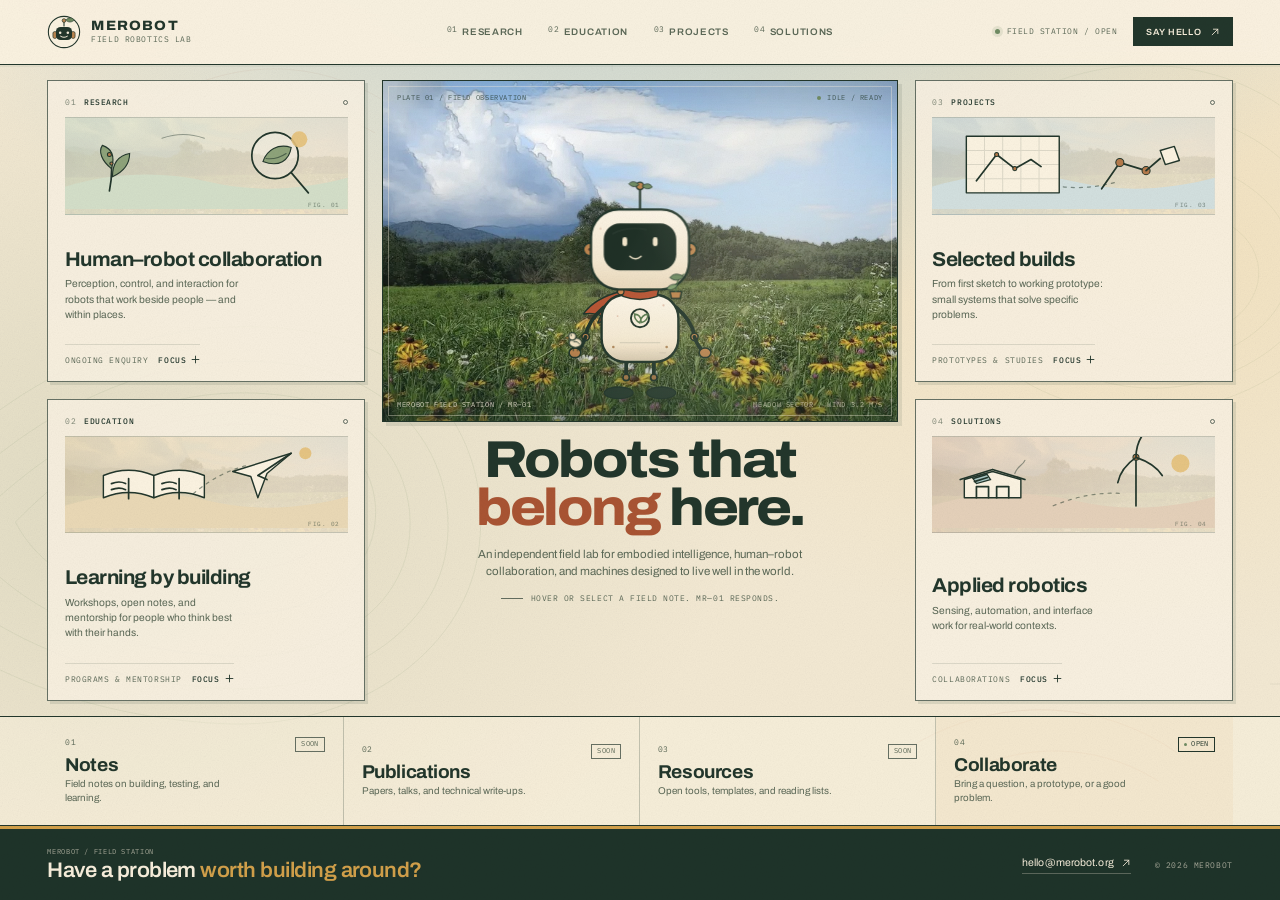
==== commit 10799166: "Push the field station into a painterly meadow" ====
--- a/index.html
+++ b/index.html
@@ -28,6 +28,7 @@
   <link rel="apple-touch-icon" href="/assets/img/apple-touch-icon.png">
   <link rel="manifest" href="/site.webmanifest">
   <link rel="preload" href="/assets/fonts/archivo-latin.woff2" as="font" type="font/woff2" crossorigin>
+  <link rel="preload" as="image" href="/assets/img/meadow-field-1600.webp" imagesrcset="/assets/img/meadow-field-900.webp 900w, /assets/img/meadow-field-1600.webp 1600w" imagesizes="(max-width: 980px) 100vw, 46vw" fetchpriority="high">
   <link rel="stylesheet" href="/assets/css/fonts.css?v=20261121-2">
   <link rel="stylesheet" href="/assets/css/style.css?v=20261121-2">
   <script src="/assets/js/main.js?v=20261121-2" defer></script>
@@ -85,220 +86,16 @@
     <main class="main" id="main">
       <section class="stage" aria-labelledby="hero-title">
         <div class="scene" data-mood="idle" aria-hidden="true">
-          <svg class="landscape" viewBox="0 0 900 520" preserveAspectRatio="xMidYMid slice" focusable="false">
-            <defs>
-              <linearGradient id="skyGrad" x1="0" y1="0" x2="0" y2="1">
-                <stop offset="0" stop-color="#9fc4cf"/>
-                <stop offset=".42" stop-color="#d2e2da"/>
-                <stop offset=".72" stop-color="#f1e2c1"/>
-                <stop offset="1" stop-color="#f1e2c1"/>
-              </linearGradient>
-              <radialGradient id="sunGlow">
-                <stop offset="0" stop-color="#f7d792" stop-opacity=".92"/>
-                <stop offset=".48" stop-color="#f7d792" stop-opacity=".28"/>
-                <stop offset="1" stop-color="#f7d792" stop-opacity="0"/>
-              </radialGradient>
-              <filter id="cloudBlur" x="-30%" y="-30%" width="160%" height="160%">
-                <feGaussianBlur stdDeviation="1.6"/>
-              </filter>
-              <filter id="washBlur" x="-40%" y="-40%" width="180%" height="180%">
-                <feGaussianBlur stdDeviation="12"/>
-              </filter>
-              <filter id="paintEdge" x="-4%" y="-4%" width="108%" height="108%">
-                <feTurbulence type="fractalNoise" baseFrequency="0.008 0.018" numOctaves="2" seed="9" result="noise"/>
-                <feDisplacementMap in="SourceGraphic" in2="noise" scale="10" xChannelSelector="R" yChannelSelector="G"/>
-              </filter>
-              <linearGradient id="sceneShade" x1="0" y1="0" x2="0" y2="1">
-                <stop offset="0" stop-color="#1e332b" stop-opacity="0"/>
-                <stop offset=".78" stop-color="#1e332b" stop-opacity="0"/>
-                <stop offset="1" stop-color="#1e332b" stop-opacity=".14"/>
-              </linearGradient>
-              <linearGradient id="hillBack" x1="0" y1="0" x2="0" y2="1">
-                <stop offset="0" stop-color="#c1cfb2"/>
-                <stop offset="1" stop-color="#a9bc9a"/>
-              </linearGradient>
-              <linearGradient id="hillMid" x1="0" y1="0" x2="0" y2="1">
-                <stop offset="0" stop-color="#9db38c"/>
-                <stop offset="1" stop-color="#839d78"/>
-              </linearGradient>
-              <linearGradient id="hillFront" x1="0" y1="0" x2="0" y2="1">
-                <stop offset="0" stop-color="#809b71"/>
-                <stop offset="1" stop-color="#66845e"/>
-              </linearGradient>
-              <linearGradient id="hillNear" x1="0" y1="0" x2="0" y2="1">
-                <stop offset="0" stop-color="#68865d"/>
-                <stop offset="1" stop-color="#4f6e4b"/>
-              </linearGradient>
-            </defs>
-
-            <rect width="900" height="520" fill="url(#skyGrad)"/>
-            <ellipse cx="250" cy="188" rx="270" ry="108" fill="#dfece4" opacity=".16" filter="url(#washBlur)"/>
-            <ellipse cx="690" cy="320" rx="300" ry="54" fill="#f7e8c6" opacity=".2" filter="url(#washBlur)"/>
-            <circle cx="690" cy="142" r="158" fill="url(#sunGlow)"/>
-            <circle cx="690" cy="142" r="72" fill="none" stroke="#f5d899" stroke-width="1.1" opacity=".24"/>
-            <circle cx="690" cy="142" r="94" fill="none" stroke="#f5d899" stroke-width="1" opacity=".12"/>
-            <circle cx="690" cy="142" r="52" fill="#f2d18e" opacity=".92"/>
-            <circle cx="690" cy="142" r="52" fill="none" stroke="#f8e8c6" stroke-width="1.3" opacity=".62"/>
-
-            <g class="clouds" filter="url(#cloudBlur)">
-              <g class="cloud cloud--a" fill="#f8efdd" opacity=".82">
-                <ellipse cx="104" cy="132" rx="55" ry="22"/>
-                <circle cx="88" cy="116" r="25"/>
-                <circle cx="121" cy="108" r="33"/>
-                <circle cx="152" cy="123" r="23"/>
-                <ellipse cx="126" cy="142" rx="77" ry="16"/>
-              </g>
-              <g class="cloud cloud--b" fill="#f9f1e2" opacity=".66">
-                <ellipse cx="526" cy="102" rx="43" ry="14"/>
-                <circle cx="514" cy="91" r="18"/>
-                <circle cx="540" cy="84" r="24"/>
-                <ellipse cx="540" cy="106" rx="57" ry="11"/>
-              </g>
-              <g class="cloud cloud--c" fill="#f8eedc" opacity=".48">
-                <ellipse cx="792" cy="232" rx="38" ry="11"/>
-                <circle cx="783" cy="223" r="14"/>
-                <circle cx="804" cy="218" r="19"/>
-                <ellipse cx="805" cy="235" rx="48" ry="9"/>
-              </g>
-            </g>
-
-            <g class="birds" fill="none" stroke="#405646" stroke-width="1.6" stroke-linecap="round">
-              <path class="bird-mark bird-mark--1" d="M536 138c4-5 8-5 12 0 4-5 8-5 12 0"/>
-              <path class="bird-mark bird-mark--2" d="M575 118c3-4 6-4 9 0 3-4 6-4 9 0"/>
-              <path class="bird-mark bird-mark--3" d="M507 109c2-3 5-3 7 0 2-3 5-3 7 0"/>
-            </g>
-
-            <g class="hills" filter="url(#paintEdge)">
-              <path d="M0 330c74-54 146-72 226-32 56 28 102 28 160-2 64-33 108-55 172-30 78 30 154 44 342 18v40H0Z" fill="#b9ccd0" opacity=".36"/>
-              <path d="M0 316c98-46 174-44 261-11 84 32 149 18 228-12 88-33 165-27 238 6 63 29 117 34 173 23v198H0Z" fill="url(#hillBack)"/>
-              <path d="M0 359c112-36 203-29 295 6 88 33 155 6 241-18 87-24 178-6 364 48v125H0Z" fill="url(#hillMid)"/>
-              <path d="M0 403c112-22 206-5 307 18 101 23 192-8 298-21 96-12 192 2 295 30v90H0Z" fill="url(#hillFront)"/>
-              <path d="M0 447c142-23 251 2 367 18 117 16 234-18 343-25 69-5 126 2 190 13v67H0Z" fill="url(#hillNear)"/>
-              <path d="M74 373c54-13 107-12 159 2M601 390c48-14 95-16 143-6M260 424c43-8 86-6 129 4" fill="none" stroke="#556f4d" stroke-width="1.2" opacity=".22"/>
-            </g>
-
-            <g class="hill-light" fill="none" stroke="#f3e7c9" stroke-linecap="round" opacity=".27">
-              <path d="M0 316c98-46 174-44 261-11" stroke-width="1.4"/>
-              <path d="M0 359c112-36 203-29 295 6" stroke-width="1.2"/>
-              <path d="M0 403c112-22 206-5 307 18" stroke-width="1"/>
-              <path d="M600 390c80-28 150-30 243-7" stroke-width="1" opacity=".7"/>
-            </g>
-
-            <g class="hill-washes" filter="url(#washBlur)">
-              <ellipse cx="205" cy="424" rx="300" ry="72" fill="#9db487" opacity=".2"/>
-              <ellipse cx="712" cy="462" rx="330" ry="78" fill="#4e6b49" opacity=".17"/>
-              <ellipse cx="520" cy="410" rx="240" ry="46" fill="#ead6a6" opacity=".13"/>
-              <ellipse cx="248" cy="381" rx="150" ry="24" fill="#6f8b62" opacity=".1"/>
-              <ellipse cx="566" cy="397" rx="120" ry="20" fill="#6f8b62" opacity=".08"/>
-            </g>
-
-            <g class="tree-shadow" filter="url(#washBlur)">
-              <ellipse cx="176" cy="369" rx="65" ry="10" fill="#314d37" opacity=".28"/>
-            </g>
-
-            <g class="station">
-              <path d="M614 365v-19l16-7 16 7v19Z" fill="#ead9b8" stroke="#405544" stroke-width="1.4"/>
-              <path d="M610 346 630 337 650 346" fill="none" stroke="#405544" stroke-width="1.6" stroke-linejoin="round"/>
-              <rect x="626" y="352" width="6" height="13" fill="#d2a04a" opacity=".82"/>
-              <path d="M642 337c2-6 7-8 9-14" fill="none" stroke="#f7eedb" stroke-width="1.2" stroke-linecap="round" opacity=".45"/>
-              <path d="M608 369h44" fill="none" stroke="#556f4d" stroke-width="1" opacity=".3"/>
-            </g>
-
-            <g class="pollen" fill="#f8efdc">
-              <circle cx="306" cy="292" r="1.5"/>
-              <circle cx="338" cy="268" r="1"/>
-              <circle cx="596" cy="304" r="1.6"/>
-              <circle cx="566" cy="246" r="1"/>
-              <circle cx="742" cy="288" r="1.2"/>
-              <circle cx="248" cy="336" r="1"/>
-            </g>
-
-            <g class="turbine">
-              <path d="M778 367V264" fill="none" stroke="#405544" stroke-width="2.4"/>
-              <path d="M768 367h20" fill="none" stroke="#405544" stroke-width="2.4"/>
-              <g class="turbine__blades" fill="none" stroke="#f7eedb" stroke-width="5.2" stroke-linecap="round">
-                <path d="M778 264c0-22 4-38 12-50"/>
-                <path d="M778 264c18 10 32 18 47 19"/>
-                <path d="M778 264c-17 12-28 25-34 40"/>
-              </g>
-              <circle cx="778" cy="264" r="4.2" fill="#405544"/>
-            </g>
-
-            <g class="tree">
-              <path d="M174 371c-4-29 5-56 2-83M175 329c-14-8-24-21-26-35M176 315c12-6 22-17 26-30" fill="none" stroke="#3b4c3b" stroke-width="4.6" stroke-linecap="round"/>
-              <g fill="#5f7c55">
-                <ellipse cx="149" cy="276" rx="31" ry="20" opacity=".95"/>
-                <ellipse cx="186" cy="261" rx="37" ry="24" opacity=".9"/>
-                <ellipse cx="213" cy="281" rx="25" ry="18" opacity=".84"/>
-                <ellipse cx="170" cy="292" rx="40" ry="21" opacity=".82"/>
-              </g>
-              <g fill="#7f986b" opacity=".82">
-                <ellipse cx="157" cy="260" rx="17" ry="11"/>
-                <ellipse cx="197" cy="255" rx="14" ry="9"/>
-              </g>
-              <g fill="#69865b" opacity=".9">
-                <ellipse cx="133" cy="286" rx="14" ry="9"/>
-                <ellipse cx="202" cy="296" rx="16" ry="10"/>
-                <ellipse cx="163" cy="303" rx="12" ry="7"/>
-                <ellipse cx="224" cy="274" rx="10" ry="7"/>
-              </g>
-              <g fill="#91a97c" opacity=".72">
-                <ellipse cx="142" cy="252" rx="10" ry="7"/>
-                <ellipse cx="183" cy="236" rx="12" ry="8"/>
-                <ellipse cx="208" cy="262" rx="9" ry="6"/>
-                <ellipse cx="161" cy="246" rx="7" ry="5"/>
-              </g>
-            </g>
-
-            <path class="field-path" d="M423 520c-23-32-17-58 12-79 26-18 54-17 77-33" fill="none" stroke="#d8c08c" stroke-width="21" opacity=".58" stroke-linecap="round"/>
-            <path d="M430 520c-20-31-14-54 12-73 24-17 50-17 72-31" fill="none" stroke="#b99a64" stroke-width="1.1" opacity=".34"/>
-
-            <g class="grass grass--back" fill="none" stroke="#4c6a47" stroke-width="1.6" stroke-linecap="round" opacity=".8">
-              <path d="M24 520c2-22-3-36-9-48M38 520c0-18 3-31 8-41M51 520c-1-25 2-38 7-48M64 520c2-19 6-31 11-40M78 520c0-15 2-25 5-33M93 520c-1-23 2-36 7-47M107 520c2-17 7-29 13-37M123 520c0-24 4-37 10-47M139 520c1-16 5-27 9-35M156 520c-1-21 2-33 7-43M173 520c2-17 6-28 11-36"/>
-              <path d="M666 520c2-22-3-36-9-48M681 520c0-18 3-31 8-41M695 520c-1-25 2-38 7-48M709 520c2-19 6-31 11-40M724 520c0-15 2-25 5-33M740 520c-1-23 2-36 7-47M755 520c2-17 7-29 13-37M771 520c0-24 4-37 10-47M787 520c1-16 5-27 9-35M804 520c-1-21 2-33 7-43M821 520c2-17 6-28 11-36M838 520c0-19 3-31 8-41"/>
-            </g>
-            <g class="grass grass--front" fill="none" stroke="#3f5c3d" stroke-width="2" stroke-linecap="round" opacity=".9">
-              <path d="M8 520c2-30-4-48-12-62M26 520c-1-25 2-42 7-56M46 520c1-31 5-48 12-58M68 520c-1-24 1-39 5-51M88 520c2-33 7-50 14-59M112 520c-1-25 3-42 8-53M136 520c2-28 7-44 14-52M158 520c-1-22 1-37 5-48M244 520c2-19 6-32 11-42M585 520c-1-21 2-35 7-46M654 520c2-29 7-45 14-56M680 520c-1-25 2-41 7-54M704 520c2-33 7-50 14-59M730 520c-1-24 2-39 6-51M754 520c2-27 7-43 14-52M778 520c-1-22 2-37 6-48M802 520c2-31 7-47 14-56M826 520c-1-24 2-40 7-51M850 520c2-28 7-44 14-53M874 520c-1-20 1-34 5-44"/>
-            </g>
-            <g class="grass grass--near" fill="none" stroke="#2f4b36" stroke-width="3" stroke-linecap="round" opacity=".8">
-              <path d="M-6 520c8-42 1-64-12-80M18 520c-2-34 4-55 12-70M40 520c4-46 12-66 22-78M94 520c-3-37 3-56 10-69M122 520c5-42 13-60 23-70M884 520c-8-44-2-66 12-82M858 520c3-36-3-56-12-72M832 520c-4-41-12-61-23-73M792 520c2-34 8-53 15-65"/>
-            </g>
-            <path class="near-shade" d="M0 496c96-12 182-4 278 6 104 11 190-2 284-10 115-10 217-4 338 9v19H0Z" fill="#314e37" opacity=".18"/>
-
-            <g class="flowers">
-              <g class="flower flower--cream" transform="translate(112 486)">
-                <path d="M0 20V3" fill="none" stroke="#4c6a47" stroke-width="1.5" stroke-linecap="round"/>
-                <circle cx="-4" cy="1" r="3.2" fill="#f5e8ca"/>
-                <circle cx="4" cy="1" r="3.2" fill="#f5e8ca"/>
-                <circle cx="0" cy="-4" r="3.2" fill="#f5e8ca"/>
-                <circle cx="0" cy="5" r="3.2" fill="#f5e8ca"/>
-                <circle cx="0" cy="1" r="1.6" fill="#d3a04a"/>
-              </g>
-              <g class="flower flower--rust" transform="translate(668 492)">
-                <path d="M0 18V2" fill="none" stroke="#4c6a47" stroke-width="1.5" stroke-linecap="round"/>
-                <circle cx="-3.5" cy="0" r="2.8" fill="#bd6d4b"/>
-                <circle cx="3.5" cy="0" r="2.8" fill="#bd6d4b"/>
-                <circle cx="0" cy="-3.5" r="2.8" fill="#bd6d4b"/>
-                <circle cx="0" cy="3.5" r="2.8" fill="#bd6d4b"/>
-                <circle cx="0" cy="0" r="1.5" fill="#f2d18e"/>
-              </g>
-              <g class="flower flower--gold" transform="translate(736 476)">
-                <path d="M0 15V1" fill="none" stroke="#4c6a47" stroke-width="1.4" stroke-linecap="round"/>
-                <circle cx="0" cy="0" r="4.2" fill="#e7c37c"/>
-                <circle cx="0" cy="0" r="1.5" fill="#7a5b2e"/>
-              </g>
-            </g>
-
-            <g class="wind-lines" fill="none" stroke="#fbf3e0" stroke-width="1.15" stroke-linecap="round" opacity=".48">
-              <path d="M70 252c48-14 93-14 139-2"/>
-              <path d="M628 222c35-9 68-8 100 2"/>
-              <path d="M265 178c24-7 48-7 72 0"/>
-            </g>
-
-            <rect width="900" height="520" fill="url(#sceneShade)"/>
-          </svg>
-
-          <div class="scene__texture"></div>
+                    <img
+            class="scene__image"
+            src="/assets/img/meadow-field-1600.webp"
+            srcset="/assets/img/meadow-field-900.webp 900w, /assets/img/meadow-field-1600.webp 1600w"
+            sizes="(max-width: 980px) 100vw, 46vw"
+            width="1600" height="828"
+            alt=""
+            fetchpriority="high"
+            decoding="async">
+
           <div class="scene__glow"></div>
           <div class="scene__wash"></div>
           <div class="scene__light"></div>
--- a/assets/css/style.css
+++ b/assets/css/style.css
@@ -66,7 +66,7 @@
   background-repeat: repeat;
   background-size: 220px 220px;
   content: "";
-  opacity: 0.14;
+  opacity: 0.18;
   pointer-events: none;
   mix-blend-mode: multiply;
 }
@@ -424,6 +424,17 @@
     4px 4px 0 rgba(34, 54, 43, 0.1);
 }
 
+.scene::before {
+  position: absolute;
+  inset: 0;
+  z-index: 6;
+  background:
+    linear-gradient(to bottom, rgba(30, 51, 41, 0.16), transparent 15%),
+    linear-gradient(to top, rgba(30, 51, 41, 0.5), transparent 22%);
+  content: "";
+  pointer-events: none;
+}
+
 .scene::after {
   position: absolute;
   inset: 5px;
@@ -433,22 +444,17 @@
   pointer-events: none;
 }
 
-.landscape {
+.scene__image {
   position: absolute;
   inset: 0;
   z-index: 0;
   width: 100%;
   height: 100%;
-}
-
-.scene__texture {
-  position: absolute;
-  inset: 0;
-  z-index: 1;
-  background: url("/assets/img/wash.webp") center / cover no-repeat;
-  opacity: 0.34;
-  mix-blend-mode: multiply;
+  object-fit: cover;
+  object-position: center 55%;
   pointer-events: none;
+  -webkit-user-drag: none;
+  user-select: none;
 }
 
 .scene__glow {
@@ -480,9 +486,9 @@
   inset: 0;
   z-index: 5;
   background:
-    radial-gradient(circle at 78% 22%, rgba(255, 241, 203, 0.5), transparent 34%),
-    linear-gradient(118deg, transparent 50%, rgba(255, 239, 195, 0.14) 72%, transparent 88%);
-  opacity: 0.7;
+    radial-gradient(circle at 78% 22%, rgba(255, 241, 203, 0.42), transparent 34%),
+    linear-gradient(118deg, transparent 48%, rgba(255, 239, 195, 0.16) 70%, transparent 88%);
+  opacity: 0.62;
   mix-blend-mode: screen;
   pointer-events: none;
 }
@@ -559,115 +565,6 @@
   50% {
     opacity: 1;
     transform: scale(1);
-  }
-}
-
-/* Landscape animation */
-
-.cloud--a {
-  animation: cloud-drift 24s ease-in-out infinite alternate;
-}
-
-.cloud--b {
-  animation: cloud-drift 31s ease-in-out -6s infinite alternate-reverse;
-}
-
-.cloud--c {
-  animation: cloud-drift 27s ease-in-out -12s infinite alternate;
-}
-
-@keyframes cloud-drift {
-  from {
-    transform: translateX(-7px);
-  }
-  to {
-    transform: translateX(9px);
-  }
-}
-
-.bird-mark {
-  transform-box: fill-box;
-  transform-origin: center;
-}
-
-.bird-mark--1 {
-  animation: bird-float 9s ease-in-out infinite;
-}
-
-.bird-mark--2 {
-  animation: bird-float 11s ease-in-out -3s infinite;
-}
-
-.bird-mark--3 {
-  animation: bird-float 8s ease-in-out -5s infinite;
-}
-
-@keyframes bird-float {
-  0%,
-  100% {
-    transform: translate(0, 0);
-  }
-  50% {
-    transform: translate(5px, -4px);
-  }
-}
-
-.turbine__blades {
-  transform-box: view-box;
-  transform-origin: 778px 264px;
-  animation: turbine-turn 28s linear infinite;
-}
-
-@keyframes turbine-turn {
-  to {
-    transform: rotate(360deg);
-  }
-}
-
-.grass--back {
-  transform-box: view-box;
-  transform-origin: 450px 520px;
-  animation: grass-sway 7s ease-in-out infinite;
-}
-
-.grass--front {
-  transform-box: view-box;
-  transform-origin: 450px 520px;
-  animation: grass-sway 5.4s ease-in-out -1.7s infinite reverse;
-}
-
-.grass--near {
-  transform-box: view-box;
-  transform-origin: 450px 520px;
-  animation: grass-sway 4.8s ease-in-out -0.8s infinite;
-}
-
-@keyframes grass-sway {
-  0%,
-  100% {
-    transform: rotate(-0.18deg);
-  }
-  50% {
-    transform: rotate(0.22deg);
-  }
-}
-
-.wind-lines path {
-  stroke-dasharray: 70 210;
-  animation: wind-pass 9s linear infinite;
-}
-
-.wind-lines path:nth-child(2) {
-  animation-delay: -3s;
-}
-
-.wind-lines path:nth-child(3) {
-  animation-delay: -6s;
-}
-
-@keyframes wind-pass {
-  to {
-    stroke-dashoffset: -280;
   }
 }
 
@@ -1511,13 +1408,13 @@
 
 .field-card__figure::before {
   position: absolute;
-  top: -35%;
-  right: -8%;
-  width: 58%;
-  height: 150%;
-  border-radius: 50%;
-  background: radial-gradient(closest-side, rgba(255, 252, 242, 0.65), transparent 75%);
+  inset: 0;
+  background:
+    linear-gradient(rgba(250, 242, 226, 0.66), rgba(250, 242, 226, 0.84)),
+    url("/assets/img/meadow-field-900.webp") center 58% / cover no-repeat;
   content: "";
+  mix-blend-mode: multiply;
+  opacity: 0.5;
   pointer-events: none;
 }
 
@@ -2551,6 +2448,14 @@
   letter-spacing: 1.3px;
 }
 
+.error-label--on-image {
+  fill: rgba(247, 238, 219, 0.7);
+}
+
+.error-bot {
+  filter: drop-shadow(0 7px 9px rgba(11, 24, 20, 0.3));
+}
+
 .error-shell {
   fill: #f7eedb;
   stroke: var(--ink);
@@ -2742,11 +2647,6 @@
   .scarf-tails,
   .plant,
   .bird,
-  .cloud,
-  .bird-mark,
-  .turbine__blades,
-  .grass,
-  .wind-lines path,
   .scene__pulse,
   .firefly {
     animation: none !important;
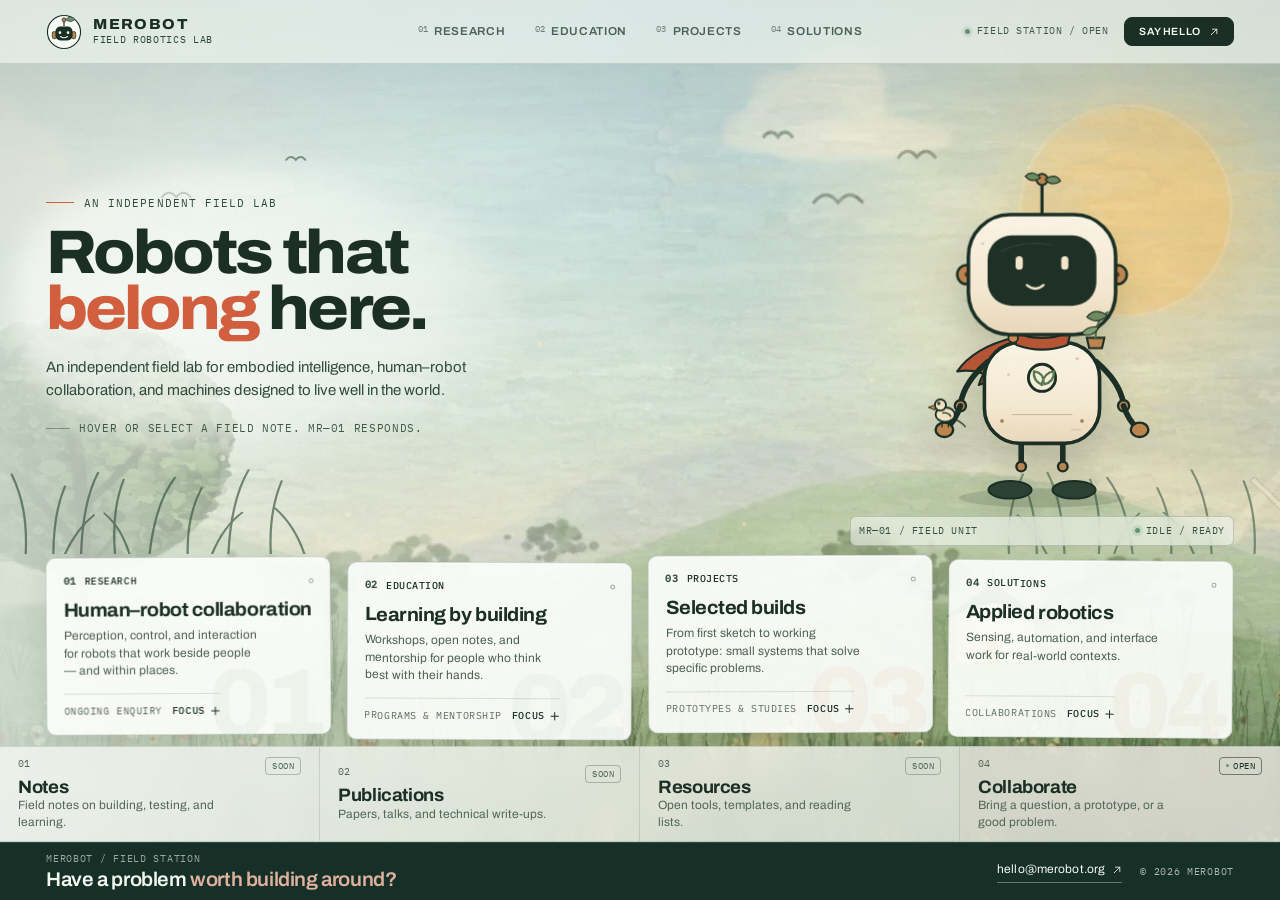
==== commit 8f203f9e: "Redesign the field station as a living open field" ====
--- a/index.html
+++ b/index.html
@@ -5,7 +5,7 @@
   <meta name="viewport" content="width=device-width, initial-scale=1">
   <title>MEROBOT — Robots that belong here</title>
   <meta name="description" content="MEROBOT is an independent field lab for embodied intelligence, human–robot collaboration, and machines designed to live well in the world.">
-  <meta name="theme-color" content="#f3e9d3">
+  <meta name="theme-color" content="#eef3ec">
   <meta name="color-scheme" content="light">
   <link rel="canonical" href="https://merobot.org/">
 
@@ -14,27 +14,71 @@
   <meta property="og:title" content="MEROBOT — Robots that belong here">
   <meta property="og:description" content="An independent field lab for embodied intelligence, human–robot collaboration, and machines designed to live well in the world.">
   <meta property="og:url" content="https://merobot.org/">
-  <meta property="og:image" content="https://merobot.org/assets/img/og-cover.jpg">
+  <meta property="og:image" content="https://merobot.org/assets/img/og-cover-v5.jpg">
   <meta property="og:image:type" content="image/jpeg">
   <meta property="og:image:width" content="1200">
   <meta property="og:image:height" content="630">
-  <meta property="og:image:alt" content="MEROBOT — a small field robot in a painted meadow.">
+  <meta property="og:image:alt" content="MEROBOT — Robots that belong here, in a painted meadow.">
   <meta name="twitter:card" content="summary_large_image">
   <meta name="twitter:title" content="MEROBOT — Robots that belong here">
   <meta name="twitter:description" content="An independent field lab for embodied intelligence, human–robot collaboration, and machines designed to live well in the world.">
-  <meta name="twitter:image" content="https://merobot.org/assets/img/og-cover.jpg">
+  <meta name="twitter:image" content="https://merobot.org/assets/img/og-cover-v5.jpg">
 
   <link rel="icon" href="/assets/img/favicon.svg" type="image/svg+xml">
   <link rel="apple-touch-icon" href="/assets/img/apple-touch-icon.png">
   <link rel="manifest" href="/site.webmanifest">
   <link rel="preload" href="/assets/fonts/archivo-latin.woff2" as="font" type="font/woff2" crossorigin>
-  <link rel="preload" as="image" href="/assets/img/meadow-field-1600.webp" imagesrcset="/assets/img/meadow-field-900.webp 900w, /assets/img/meadow-field-1600.webp 1600w" imagesizes="(max-width: 980px) 100vw, 46vw" fetchpriority="high">
-  <link rel="stylesheet" href="/assets/css/fonts.css?v=20261121-2">
-  <link rel="stylesheet" href="/assets/css/style.css?v=20261121-2">
-  <script src="/assets/js/main.js?v=20261121-2" defer></script>
+  <link rel="preload" as="image" href="/assets/img/meadow-field-1600.webp" imagesrcset="/assets/img/meadow-field-900.webp 900w, /assets/img/meadow-field-1600.webp 1600w" imagesizes="100vw" fetchpriority="high">
+  <link rel="stylesheet" href="/assets/css/fonts.css?v=20261121-5">
+  <link rel="stylesheet" href="/assets/css/style.css?v=20261121-5">
+  <link rel="stylesheet" href="/assets/css/v5.css?v=20261121-5">
+  <script src="/assets/js/main.js?v=20261121-5" defer></script>
 </head>
 <body>
   <a class="skip-link" href="#main">Skip to content</a>
+
+  <div class="world" data-mood="idle" aria-hidden="true">
+    <div class="world__parallax">
+      <img
+        class="world__image"
+        src="/assets/img/meadow-field-1600.webp"
+        srcset="/assets/img/meadow-field-900.webp 900w, /assets/img/meadow-field-1600.webp 1600w"
+        sizes="100vw"
+        width="1600" height="828"
+        alt=""
+        fetchpriority="high"
+        decoding="async">
+    </div>
+
+    <div class="world__veil"></div>
+    <div class="world__sun"></div>
+    <div class="world__haze world__haze--a"></div>
+    <div class="world__haze world__haze--b"></div>
+    <div class="world__cloud-shadow world__cloud-shadow--a"></div>
+    <div class="world__cloud-shadow world__cloud-shadow--b"></div>
+
+    <svg class="world__birds" viewBox="0 0 1600 320" preserveAspectRatio="xMidYMin slice" focusable="false">
+      <g transform="translate(300 104)">
+        <g class="bird bird--a"><path d="M0 8c5-6 10-6 15 0 5-6 10-6 15 0"/></g>
+      </g>
+      <g transform="translate(430 68)">
+        <g class="bird bird--b"><path d="M0 5c3-4 7-4 10 0 3-4 7-4 10 0"/></g>
+      </g>
+      <g transform="translate(1180 150)">
+        <g class="bird bird--c"><path d="M0 6c4-5 8-5 12 0 4-5 8-5 12 0"/></g>
+      </g>
+      <g class="bird-crossing">
+        <g class="bird bird--d"><path d="M0 6c4-5 8-5 12 0 4-5 8-5 12 0"/></g>
+      </g>
+    </svg>
+
+    <div class="world__motes">
+      <span></span><span></span><span></span><span></span>
+      <span></span><span></span><span></span><span></span>
+    </div>
+    <div class="world__wash"></div>
+    <div class="world__vignette"></div>
+  </div>
 
   <div class="page-shell">
     <header class="topbar">
@@ -84,371 +128,289 @@
     </header>
 
     <main class="main" id="main">
-      <section class="stage" aria-labelledby="hero-title">
-        <div class="scene" data-mood="idle" aria-hidden="true">
-                    <img
-            class="scene__image"
-            src="/assets/img/meadow-field-1600.webp"
-            srcset="/assets/img/meadow-field-900.webp 900w, /assets/img/meadow-field-1600.webp 1600w"
-            sizes="(max-width: 980px) 100vw, 46vw"
-            width="1600" height="828"
-            alt=""
-            fetchpriority="high"
-            decoding="async">
-
-          <div class="scene__glow"></div>
-          <div class="scene__wash"></div>
-          <div class="scene__light"></div>
-
-          <svg class="robot" data-mood="idle" viewBox="0 0 480 500" focusable="false">
-            <defs>
-              <linearGradient id="shellGrad" x1="0" y1="0" x2="0" y2="1">
-                <stop offset="0" stop-color="#fcf5e6"/>
-                <stop offset=".62" stop-color="#f5ead3"/>
-                <stop offset="1" stop-color="#ead9bc"/>
-              </linearGradient>
-            </defs>
-            <ellipse class="robot__shadow" cx="240" cy="486" rx="104" ry="12"/>
-
-            <g class="robot__float">
-              <g class="legs">
-                <path class="robot-limb" d="M214 414v33"/>
-                <path class="robot-limb" d="M266 414v33"/>
-                <circle class="joint" cx="214" cy="447" r="6"/>
-                <circle class="joint" cx="266" cy="447" r="6"/>
-                <ellipse class="foot" cx="200" cy="476" rx="27" ry="11"/>
-                <ellipse class="foot" cx="280" cy="476" rx="27" ry="11"/>
-              </g>
-
-              <g class="scarf-tails">
-                <path class="scarf" d="M204 286c-32 8-56 22-70 42 18-3 33 1 45 10 7-21 18-38 34-49Z"/>
-                <path class="scarf scarf--two" d="M206 294c-24 14-39 31-45 51 13-6 26-5 36 1 2-20 6-36 18-49Z"/>
-              </g>
-
-              <g class="arm arm--left">
-                <path class="robot-limb" d="M172 316c-20 17-31 34-34 53"/>
-                <circle class="joint" cx="138" cy="371" r="7"/>
-                <path class="robot-limb" d="M138 371c-4 12-9 21-17 27"/>
-                <ellipse class="hand" cx="118" cy="401" rx="11" ry="9"/>
-              </g>
-              <g class="arm arm--right">
-                <path class="robot-limb" d="M308 316c20 17 31 34 34 53"/>
-                <circle class="joint" cx="342" cy="371" r="7"/>
-                <path class="robot-limb" d="M342 371c4 12 9 21 17 27"/>
-                <ellipse class="hand" cx="362" cy="401" rx="11" ry="9"/>
-              </g>
-
-              <rect class="neck" x="216" y="272" width="48" height="30" rx="8"/>
-              <rect class="shell" x="168" y="292" width="144" height="126" rx="44"/>
-              <circle class="body-dial" cx="240" cy="336" r="17"/>
-              <path class="body-leaf" d="M240 345c-8-4-11-10-10-17 8 1 12 6 12 14M240 343c2-9 7-14 15-15 0 8-4 14-12 16"/>
-              <circle class="rivet" cx="190" cy="390" r="2.4"/>
-              <circle class="rivet" cx="290" cy="390" r="2.4"/>
-              <path class="body-seam" d="M202 382h76"/>
-              <circle class="patina" cx="284" cy="312" r="2.1"/>
-              <circle class="patina" cx="198" cy="332" r="1.6"/>
-              <path class="scratch" d="M276 401h13"/>
-
-              <g class="scarf-band">
-                <path class="scarf" d="M204 278c24 11 48 11 72 0l-4 17c-22 8-42 8-64 0Z"/>
-                <circle class="scarf-knot" cx="204" cy="286" r="6"/>
-              </g>
-
-              <g class="robot__head">
-                <g class="head-tilt">
-                  <g class="antenna">
-                    <path class="antenna-stem" d="M240 132V94"/>
-                    <circle class="antenna-bulb" cx="240" cy="88" r="7"/>
-                    <path class="antenna-leaf" d="M244 88c8-6 15-5 19 2-7 5-14 4-19-2Z"/>
-                    <path class="antenna-leaf" d="M238 86c-6-7-13-8-19-2 5 6 12 7 19 2Z"/>
-                  </g>
-
-                  <circle class="ear" cx="146" cy="207" r="12"/>
-                  <circle class="ear" cx="334" cy="207" r="12"/>
-                  <circle class="ear-dot" cx="146" cy="207" r="3"/>
-                  <circle class="ear-dot" cx="334" cy="207" r="3"/>
-
-                  <rect class="shell" x="148" y="132" width="184" height="150" rx="52"/>
-                  <rect class="visor" x="172" y="158" width="136" height="88" rx="30"/>
-
-                  <g class="face face--neutral">
-                    <g class="eye-track">
-                      <rect class="eye eye-blink" x="207" y="184" width="9" height="17" rx="4.5"/>
-                      <rect class="eye eye-blink" x="264" y="184" width="9" height="17" rx="4.5"/>
-                    </g>
-                    <path class="mouth" d="M221 220c7 6 14 6 21 0"/>
-                  </g>
-
-                  <g class="face face--curious">
-                    <g class="eye-track">
-                      <rect class="eye eye-blink" x="207" y="181" width="9" height="16" rx="4.5"/>
-                      <rect class="eye eye-blink" x="264" y="181" width="9" height="16" rx="4.5"/>
-                    </g>
-                    <path class="brow" d="M198 170h15M267 170h15"/>
-                    <circle class="mouth-o" cx="240" cy="221" r="4.6"/>
-                  </g>
-
-                  <g class="face face--happy">
-                    <path class="happy-eye" d="M202 198c6-9 14-9 20 0"/>
-                    <path class="happy-eye" d="M258 198c6-9 14-9 20 0"/>
-                    <path class="mouth" d="M216 213c8 13 24 13 32 0"/>
-                  </g>
-
-                  <g class="face face--excited">
-                    <circle class="eye" cx="211" cy="194" r="8"/>
-                    <circle class="eye" cx="269" cy="194" r="8"/>
-                    <circle class="eye-shine" cx="214" cy="191" r="2"/>
-                    <circle class="eye-shine" cx="272" cy="191" r="2"/>
-                    <ellipse class="mouth-fill" cx="240" cy="220" rx="10" ry="7"/>
-                  </g>
-
-                  <g class="face face--wink">
-                    <rect class="eye eye-blink" x="207" y="184" width="9" height="17" rx="4.5"/>
-                    <path class="happy-eye" d="M259 198c6-9 14-9 20 0"/>
-                    <path class="mouth" d="M218 218c8 5 17 2 22-3"/>
-                  </g>
-
-                  <path class="visor-gloss" d="M188 178c19-10 43-12 65-8"/>
-                  <circle class="patina" cx="312" cy="260" r="2"/>
-                  <circle class="patina" cx="166" cy="168" r="1.6"/>
-                </g>
-              </g>
-
-              <g class="plant">
-                <path class="plant-cup" d="M296 286h22l-3 13h-16Z"/>
-                <path class="plant-stem" d="M307 286c0-15 5-26 15-32"/>
-                <path class="plant-leaf" d="M322 258c-11-7-20-6-26 2 9 7 18 6 26-2Z"/>
-                <path class="plant-leaf plant-leaf--small" d="M311 273c-10-2-17 1-21 8 8 4 16 1 21-8Z"/>
-              </g>
-
-              <g class="bird">
-                <path class="bird-tail" d="M124 385c10 3 16 7 20 12"/>
-                <ellipse class="bird-body" cx="119" cy="382" rx="12" ry="9"/>
-                <circle class="bird-head" cx="113" cy="370" r="7"/>
-                <path class="bird-beak" d="M106 370l-8 3 8 3Z"/>
-                <circle class="bird-eye" cx="111" cy="368" r="1.2"/>
-                <path class="bird-wing" d="M116 380c5-1 8 1 10 4"/>
-                <path class="bird-foot" d="M115 391v6M123 391v6"/>
-              </g>
-
-              <g class="acc acc--lens">
-                <g class="lens-float">
-                  <circle class="lens-glass" cx="368" cy="180" r="30"/>
-                  <path class="lens-handle" d="M389 201l18 24"/>
-                  <path class="lens-leaf" d="M352 190c4-16 17-24 34-20-2 17-14 26-34 20Z"/>
-                  <path class="lens-vein" d="M355 186c8 2 16 0 24-6"/>
-                </g>
-                <circle class="firefly" cx="327" cy="150" r="3"/>
-                <circle class="firefly" cx="412" cy="152" r="2.4"/>
-                <circle class="firefly" cx="390" cy="236" r="2.2"/>
-              </g>
-
-              <g class="acc acc--cap">
-                <path class="cap-top" d="M158 112 240 76 322 112 240 148Z"/>
-                <path class="cap-base" d="M196 128c0 14 18 23 44 23s44-9 44-23"/>
-                <path class="cap-line" d="M240 76V64"/>
-                <circle class="cap-button" cx="240" cy="61" r="4"/>
-                <path class="cap-tassel" d="M318 112c12 7 15 18 10 29"/>
-                <circle class="cap-tassel-end" cx="327" cy="145" r="4"/>
-              </g>
-
-              <g class="acc acc--plane">
-                <path class="plane-trail" d="M300 235c28-40 62-65 103-80"/>
-                <g class="plane">
-                  <path class="plane-body" d="M352 150 418 128 388 164 376 194 366 166Z"/>
-                  <path class="plane-fold" d="M418 128 366 166M366 166l10 4"/>
-                </g>
-                <circle class="firefly" cx="333" cy="208" r="2.2"/>
-              </g>
-
-              <g class="acc acc--lantern">
-                <path class="lantern-line" d="M372 108v28"/>
-                <g class="lantern-sway">
-                  <circle class="lantern-glow" cx="372" cy="162" r="36"/>
-                  <path class="lantern-cap" d="M350 136h44"/>
-                  <path class="lantern-body" d="M350 140c0-6 44-6 44 0v42c0 12-44 12-44 0Z"/>
-                  <path class="lantern-rib" d="M360 140v44M372 138v48M384 140v44"/>
-                  <path class="lantern-base" d="M354 184h36"/>
-                  <path class="lantern-tassel" d="M372 188v14"/>
-                </g>
-                <circle class="firefly" cx="420" cy="150" r="2.4"/>
-              </g>
-            </g>
-          </svg>
-
-          <div class="scene__hud scene__hud--tl">Plate 01 / Field observation</div>
-          <div class="scene__hud scene__hud--tr">
-            <span class="scene__pulse"></span><span id="robot-state">IDLE / READY</span>
+      <section class="hero" aria-labelledby="hero-title">
+        <div class="hero__copy">
+          <p class="hero__eyebrow"><span class="hero__eyebrow-line" aria-hidden="true"></span>An independent field lab</p>
+          <h1 id="hero-title">Robots that<br><em>belong</em> here.</h1>
+          <p class="hero__intro">An independent field lab for embodied intelligence, human–robot collaboration, and machines designed to live well in the world.</p>
+          <p class="hero__hint"><span class="hero__hint-line" aria-hidden="true"></span>Hover or select a field note. MR—01 responds.</p>
+        </div>
+
+        <div class="hero__unit">
+          <div class="unit__glow" aria-hidden="true"></div>
+                    <svg class="robot" data-mood="idle" viewBox="0 0 480 500" focusable="false">
+                      <defs>
+                        <linearGradient id="shellGrad" x1="0" y1="0" x2="0" y2="1">
+                          <stop offset="0" stop-color="#fcf5e6"/>
+                          <stop offset=".62" stop-color="#f5ead3"/>
+                          <stop offset="1" stop-color="#ead9bc"/>
+                        </linearGradient>
+                      </defs>
+                      <ellipse class="robot__shadow" cx="240" cy="486" rx="104" ry="12"/>
+
+                      <g class="robot__float">
+                        <g class="legs">
+                          <path class="robot-limb" d="M214 414v33"/>
+                          <path class="robot-limb" d="M266 414v33"/>
+                          <circle class="joint" cx="214" cy="447" r="6"/>
+                          <circle class="joint" cx="266" cy="447" r="6"/>
+                          <ellipse class="foot" cx="200" cy="476" rx="27" ry="11"/>
+                          <ellipse class="foot" cx="280" cy="476" rx="27" ry="11"/>
+                        </g>
+
+                        <g class="scarf-tails">
+                          <path class="scarf" d="M204 286c-32 8-56 22-70 42 18-3 33 1 45 10 7-21 18-38 34-49Z"/>
+                          <path class="scarf scarf--two" d="M206 294c-24 14-39 31-45 51 13-6 26-5 36 1 2-20 6-36 18-49Z"/>
+                        </g>
+
+                        <g class="arm arm--left">
+                          <path class="robot-limb" d="M172 316c-20 17-31 34-34 53"/>
+                          <circle class="joint" cx="138" cy="371" r="7"/>
+                          <path class="robot-limb" d="M138 371c-4 12-9 21-17 27"/>
+                          <ellipse class="hand" cx="118" cy="401" rx="11" ry="9"/>
+                        </g>
+                        <g class="arm arm--right">
+                          <path class="robot-limb" d="M308 316c20 17 31 34 34 53"/>
+                          <circle class="joint" cx="342" cy="371" r="7"/>
+                          <path class="robot-limb" d="M342 371c4 12 9 21 17 27"/>
+                          <ellipse class="hand" cx="362" cy="401" rx="11" ry="9"/>
+                        </g>
+
+                        <rect class="neck" x="216" y="272" width="48" height="30" rx="8"/>
+                        <rect class="shell" x="168" y="292" width="144" height="126" rx="44"/>
+                        <circle class="body-dial" cx="240" cy="336" r="17"/>
+                        <path class="body-leaf" d="M240 345c-8-4-11-10-10-17 8 1 12 6 12 14M240 343c2-9 7-14 15-15 0 8-4 14-12 16"/>
+                        <circle class="rivet" cx="190" cy="390" r="2.4"/>
+                        <circle class="rivet" cx="290" cy="390" r="2.4"/>
+                        <path class="body-seam" d="M202 382h76"/>
+                        <circle class="patina" cx="284" cy="312" r="2.1"/>
+                        <circle class="patina" cx="198" cy="332" r="1.6"/>
+                        <path class="scratch" d="M276 401h13"/>
+
+                        <g class="scarf-band">
+                          <path class="scarf" d="M204 278c24 11 48 11 72 0l-4 17c-22 8-42 8-64 0Z"/>
+                          <circle class="scarf-knot" cx="204" cy="286" r="6"/>
+                        </g>
+
+                        <g class="robot__head">
+                          <g class="head-tilt">
+                            <g class="antenna">
+                              <path class="antenna-stem" d="M240 132V94"/>
+                              <circle class="antenna-bulb" cx="240" cy="88" r="7"/>
+                              <path class="antenna-leaf" d="M244 88c8-6 15-5 19 2-7 5-14 4-19-2Z"/>
+                              <path class="antenna-leaf" d="M238 86c-6-7-13-8-19-2 5 6 12 7 19 2Z"/>
+                            </g>
+
+                            <circle class="ear" cx="146" cy="207" r="12"/>
+                            <circle class="ear" cx="334" cy="207" r="12"/>
+                            <circle class="ear-dot" cx="146" cy="207" r="3"/>
+                            <circle class="ear-dot" cx="334" cy="207" r="3"/>
+
+                            <rect class="shell" x="148" y="132" width="184" height="150" rx="52"/>
+                            <rect class="visor" x="172" y="158" width="136" height="88" rx="30"/>
+
+                            <g class="face face--neutral">
+                              <g class="eye-track">
+                                <rect class="eye eye-blink" x="207" y="184" width="9" height="17" rx="4.5"/>
+                                <rect class="eye eye-blink" x="264" y="184" width="9" height="17" rx="4.5"/>
+                              </g>
+                              <path class="mouth" d="M221 220c7 6 14 6 21 0"/>
+                            </g>
+
+                            <g class="face face--curious">
+                              <g class="eye-track">
+                                <rect class="eye eye-blink" x="207" y="181" width="9" height="16" rx="4.5"/>
+                                <rect class="eye eye-blink" x="264" y="181" width="9" height="16" rx="4.5"/>
+                              </g>
+                              <path class="brow" d="M198 170h15M267 170h15"/>
+                              <circle class="mouth-o" cx="240" cy="221" r="4.6"/>
+                            </g>
+
+                            <g class="face face--happy">
+                              <path class="happy-eye" d="M202 198c6-9 14-9 20 0"/>
+                              <path class="happy-eye" d="M258 198c6-9 14-9 20 0"/>
+                              <path class="mouth" d="M216 213c8 13 24 13 32 0"/>
+                            </g>
+
+                            <g class="face face--excited">
+                              <circle class="eye" cx="211" cy="194" r="8"/>
+                              <circle class="eye" cx="269" cy="194" r="8"/>
+                              <circle class="eye-shine" cx="214" cy="191" r="2"/>
+                              <circle class="eye-shine" cx="272" cy="191" r="2"/>
+                              <ellipse class="mouth-fill" cx="240" cy="220" rx="10" ry="7"/>
+                            </g>
+
+                            <g class="face face--wink">
+                              <rect class="eye eye-blink" x="207" y="184" width="9" height="17" rx="4.5"/>
+                              <path class="happy-eye" d="M259 198c6-9 14-9 20 0"/>
+                              <path class="mouth" d="M218 218c8 5 17 2 22-3"/>
+                            </g>
+
+                            <path class="visor-gloss" d="M188 178c19-10 43-12 65-8"/>
+                            <circle class="patina" cx="312" cy="260" r="2"/>
+                            <circle class="patina" cx="166" cy="168" r="1.6"/>
+                          </g>
+                        </g>
+
+                        <g class="plant">
+                          <path class="plant-cup" d="M296 286h22l-3 13h-16Z"/>
+                          <path class="plant-stem" d="M307 286c0-15 5-26 15-32"/>
+                          <path class="plant-leaf" d="M322 258c-11-7-20-6-26 2 9 7 18 6 26-2Z"/>
+                          <path class="plant-leaf plant-leaf--small" d="M311 273c-10-2-17 1-21 8 8 4 16 1 21-8Z"/>
+                        </g>
+
+                        <g class="bird">
+                          <path class="bird-tail" d="M124 385c10 3 16 7 20 12"/>
+                          <ellipse class="bird-body" cx="119" cy="382" rx="12" ry="9"/>
+                          <circle class="bird-head" cx="113" cy="370" r="7"/>
+                          <path class="bird-beak" d="M106 370l-8 3 8 3Z"/>
+                          <circle class="bird-eye" cx="111" cy="368" r="1.2"/>
+                          <path class="bird-wing" d="M116 380c5-1 8 1 10 4"/>
+                          <path class="bird-foot" d="M115 391v6M123 391v6"/>
+                        </g>
+
+                        <g class="acc acc--lens">
+                          <g class="lens-float">
+                            <circle class="lens-glass" cx="368" cy="180" r="30"/>
+                            <path class="lens-handle" d="M389 201l18 24"/>
+                            <path class="lens-leaf" d="M352 190c4-16 17-24 34-20-2 17-14 26-34 20Z"/>
+                            <path class="lens-vein" d="M355 186c8 2 16 0 24-6"/>
+                          </g>
+                          <circle class="firefly" cx="327" cy="150" r="3"/>
+                          <circle class="firefly" cx="412" cy="152" r="2.4"/>
+                          <circle class="firefly" cx="390" cy="236" r="2.2"/>
+                        </g>
+
+                        <g class="acc acc--cap">
+                          <path class="cap-top" d="M158 112 240 76 322 112 240 148Z"/>
+                          <path class="cap-base" d="M196 128c0 14 18 23 44 23s44-9 44-23"/>
+                          <path class="cap-line" d="M240 76V64"/>
+                          <circle class="cap-button" cx="240" cy="61" r="4"/>
+                          <path class="cap-tassel" d="M318 112c12 7 15 18 10 29"/>
+                          <circle class="cap-tassel-end" cx="327" cy="145" r="4"/>
+                        </g>
+
+                        <g class="acc acc--plane">
+                          <path class="plane-trail" d="M300 235c28-40 62-65 103-80"/>
+                          <g class="plane">
+                            <path class="plane-body" d="M352 150 418 128 388 164 376 194 366 166Z"/>
+                            <path class="plane-fold" d="M418 128 366 166M366 166l10 4"/>
+                          </g>
+                          <circle class="firefly" cx="333" cy="208" r="2.2"/>
+                        </g>
+
+                        <g class="acc acc--lantern">
+                          <path class="lantern-line" d="M372 108v28"/>
+                          <g class="lantern-sway">
+                            <circle class="lantern-glow" cx="372" cy="162" r="36"/>
+                            <path class="lantern-cap" d="M350 136h44"/>
+                            <path class="lantern-body" d="M350 140c0-6 44-6 44 0v42c0 12-44 12-44 0Z"/>
+                            <path class="lantern-rib" d="M360 140v44M372 138v48M384 140v44"/>
+                            <path class="lantern-base" d="M354 184h36"/>
+                            <path class="lantern-tassel" d="M372 188v14"/>
+                          </g>
+                          <circle class="firefly" cx="420" cy="150" r="2.4"/>
+                        </g>
+                      </g>
+                    </svg>
+          <div class="unit__meta">
+            <span>MR—01 / Field unit</span>
+            <span class="unit__state"><span class="unit__dot" aria-hidden="true"></span><span id="robot-state">IDLE / READY</span></span>
           </div>
-          <div class="scene__hud scene__hud--bl">MEROBOT field station / MR—01</div>
-          <div class="scene__hud scene__hud--br">Meadow sector / Wind 3.2 m/s</div>
-        </div>
-
-        <h1 id="hero-title">Robots that<br><em>belong</em> here.</h1>
-        <p class="stage__intro">An independent field lab for embodied intelligence, human–robot collaboration, and machines designed to live well in the world.</p>
-        <p class="stage__hint"><span class="stage__hint-line" aria-hidden="true"></span>Hover or select a field note. MR—01 responds.</p>
+        </div>
+
+        <svg class="hero__grass" viewBox="0 0 1200 180" preserveAspectRatio="none" aria-hidden="true" focusable="false">
+          <g class="grass-blades grass-blades--left">
+            <path d="M24 180c2-45-4-72-13-96M50 180c0-38 4-62 11-82M76 180c1-50 8-79 16-98M108 180c-3-41 1-68 8-90M140 180c4-48 13-74 24-92M176 180c-1-36 5-61 13-80M214 180c2-54 10-82 19-101M254 180c-2-40 3-67 10-88"/>
+            <path d="M60 180c8-22 16-36 28-48M122 180c-6-24-13-38-24-50M198 180c8-25 17-40 29-51M286 180c-7-27-16-43-28-56"/>
+          </g>
+          <g class="grass-blades grass-blades--right">
+            <path d="M946 180c-2-45 4-72 13-96M972 180c0-38-4-62-11-82M998 180c-1-50-8-79-16-98M1030 180c3-41-1-68-8-90M1062 180c-4-48-13-74-24-92M1098 180c1-36-5-61-13-80M1136 180c-2-54-10-82-19-101M1176 180c2-40-3-67-10-88"/>
+            <path d="M982 180c-8-22-16-36-28-48M1044 180c6-24 13-38 24-50M1120 180c-8-25-17-40-29-51M1208 180c7-27 16-43 28-56"/>
+          </g>
+        </svg>
       </section>
 
-      <div class="rail rail--left" role="group" aria-label="Research and education">
-        <button class="field-card field-card--research" id="track-research" type="button" data-mood="research" aria-pressed="false">
-          <span class="field-card__head">
-            <span class="field-card__index">01</span>
-            <span class="field-card__kind">Research</span>
-            <span class="field-card__signal" aria-hidden="true"></span>
-          </span>
-          <span class="field-card__figure" data-fig="Fig. 01" aria-hidden="true">
-            <svg class="field-figure" viewBox="0 0 280 86" focusable="false">
-              <path class="fig-ground" d="M0 64c46-14 95-16 142-5 47 11 92 8 138-4v31H0Z"/>
-              <g class="fig-sprout" transform="translate(44 24)">
-                <path class="fig-stem" d="M0 44c3-15 3-27 0-38"/>
-                <path class="fig-leaf" d="M2 22C-8 14-11 5-7-1c9 3 13 10 9 23Z"/>
-                <path class="fig-leaf" d="M3 30c11-5 17-13 17-23-11 2-17 9-17 23Z"/>
-                <circle class="fig-node" cx="0" cy="8" r="2"/>
-                <circle class="fig-node" cx="2" cy="17" r="1.6"/>
-              </g>
-              <g class="fig-lens" transform="translate(176 0)">
-                <circle class="fig-glass" cx="32" cy="33" r="23"/>
-                <path class="fig-handle" d="M48 50l17 20"/>
-                <path class="fig-leaf" d="M20 39c4-12 15-18 28-14-2 13-12 20-28 14Z"/>
-                <path class="fig-vein" d="M23 36c7 1 14-1 20-5"/>
-              </g>
-              <circle class="fig-sun" cx="232" cy="17" r="8"/>
-              <path class="fig-wind" d="M96 16c14-5 28-5 42 0"/>
-            </svg>
-          </span>
-          <span class="field-card__body">
-            <span class="field-card__title">Human–robot collaboration</span>
-            <span class="field-card__desc">Perception, control, and interaction for robots that work beside people — and within places.</span>
-          </span>
-          <span class="field-card__foot">
-            <span class="field-card__meta">Ongoing enquiry</span>
-            <span class="field-card__action">
-              <span class="field-card__action-idle">Focus</span>
-              <span class="field-card__action-active">Pinned</span>
-              <svg viewBox="0 0 12 12" aria-hidden="true" focusable="false"><path d="M6 1.5v9M1.5 6h9"/></svg>
-            </span>
-          </span>
-        </button>
-
-        <button class="field-card field-card--education" id="track-education" type="button" data-mood="education" aria-pressed="false">
-          <span class="field-card__head">
-            <span class="field-card__index">02</span>
-            <span class="field-card__kind">Education</span>
-            <span class="field-card__signal" aria-hidden="true"></span>
-          </span>
-          <span class="field-card__figure" data-fig="Fig. 02" aria-hidden="true">
-            <svg class="field-figure" viewBox="0 0 280 86" focusable="false">
-              <path class="fig-ground" d="M0 64c46-14 95-16 142-5 47 11 92 8 138-4v31H0Z"/>
-              <g class="fig-book" transform="translate(38 34)">
-                <path class="fig-paper" d="M0 22c17-7 33-7 50 0V0C33-7 17-7 0 0Z"/>
-                <path class="fig-paper" d="M50 22c17-7 33-7 50 0V0C83-7 67-7 50 0Z"/>
-                <path class="fig-stroke" d="M25 3v20M75 3v20"/>
-                <path class="fig-stroke" d="M8 8c5-2 10-2 14 0M8 14c5-2 10-2 14 0M58 8c5-2 10-2 14 0M58 14c5-2 10-2 14 0"/>
-              </g>
-              <g class="fig-plane" transform="translate(166 12)">
-                <path class="fig-paper" d="M0 18 58 0 34 20 25 44 18 23Z"/>
-                <path class="fig-stroke" d="M58 0 25 22M25 22l9 4"/>
-              </g>
-              <path class="fig-dash" d="M127 52c18-15 36-24 54-28"/>
-              <circle class="fig-sun" cx="238" cy="12" r="6"/>
-            </svg>
-          </span>
-          <span class="field-card__body">
-            <span class="field-card__title">Learning by building</span>
-            <span class="field-card__desc">Workshops, open notes, and mentorship for people who think best with their hands.</span>
-          </span>
-          <span class="field-card__foot">
-            <span class="field-card__meta">Programs &amp; mentorship</span>
-            <span class="field-card__action">
-              <span class="field-card__action-idle">Focus</span>
-              <span class="field-card__action-active">Pinned</span>
-              <svg viewBox="0 0 12 12" aria-hidden="true" focusable="false"><path d="M6 1.5v9M1.5 6h9"/></svg>
-            </span>
-          </span>
-        </button>
-      </div>
-
-      <div class="rail rail--right" role="group" aria-label="Projects and solutions">
-        <button class="field-card field-card--projects" id="track-projects" type="button" data-mood="projects" aria-pressed="false">
-          <span class="field-card__head">
-            <span class="field-card__index">03</span>
-            <span class="field-card__kind">Projects</span>
-            <span class="field-card__signal" aria-hidden="true"></span>
-          </span>
-          <span class="field-card__figure" data-fig="Fig. 03" aria-hidden="true">
-            <svg class="field-figure" viewBox="0 0 280 86" focusable="false">
-              <path class="fig-ground" d="M0 64c46-14 95-16 142-5 47 11 92 8 138-4v31H0Z"/>
-              <g class="fig-blueprint" transform="translate(34 14)">
-                <rect class="fig-paper" x="0" y="0" width="92" height="56"/>
-                <path class="fig-grid" d="M0 14h92M0 28h92M0 42h92M18 0v56M36 0v56M54 0v56M72 0v56"/>
-                <path class="fig-stroke" d="M10 44 30 18l18 14 16-9 10 7"/>
-                <circle class="fig-dot" cx="30" cy="18" r="2"/>
-                <circle class="fig-dot" cx="48" cy="32" r="2"/>
-              </g>
-              <g class="fig-arm" transform="translate(168 18)">
-                <path class="fig-stroke" d="M0 48 18 22 44 30"/>
-                <circle class="fig-joint" cx="18" cy="22" r="4"/>
-                <circle class="fig-joint" cx="44" cy="30" r="4"/>
-                <path class="fig-stroke" d="M44 30 58 18"/>
-                <path class="fig-paper" d="M58 10l14-4 5 14-14 4Z"/>
-              </g>
-              <path class="fig-dash" d="M130 64c18 2 36 0 54-5"/>
-            </svg>
-          </span>
-          <span class="field-card__body">
-            <span class="field-card__title">Selected builds</span>
-            <span class="field-card__desc">From first sketch to working prototype: small systems that solve specific problems.</span>
-          </span>
-          <span class="field-card__foot">
-            <span class="field-card__meta">Prototypes &amp; studies</span>
-            <span class="field-card__action">
-              <span class="field-card__action-idle">Focus</span>
-              <span class="field-card__action-active">Pinned</span>
-              <svg viewBox="0 0 12 12" aria-hidden="true" focusable="false"><path d="M6 1.5v9M1.5 6h9"/></svg>
-            </span>
-          </span>
-        </button>
-
-        <button class="field-card field-card--solutions" id="track-solutions" type="button" data-mood="solutions" aria-pressed="false">
-          <span class="field-card__head">
-            <span class="field-card__index">04</span>
-            <span class="field-card__kind">Solutions</span>
-            <span class="field-card__signal" aria-hidden="true"></span>
-          </span>
-          <span class="field-card__figure" data-fig="Fig. 04" aria-hidden="true">
-            <svg class="field-figure" viewBox="0 0 280 86" focusable="false">
-              <path class="fig-ground" d="M0 64c46-14 95-16 142-5 47 11 92 8 138-4v31H0Z"/>
-              <g class="fig-station" transform="translate(32 30)">
-                <path class="fig-paper" d="M0 26V8L28 0l28 8v18Z"/>
-                <path class="fig-roof" d="M-4 8 28-2 60 8"/>
-                <path class="fig-stroke" d="M12 26V15h12v11M32 26V15h12v11"/>
-                <path class="fig-panel" d="M8 6 22 2l4 6-14 4Z"/>
-                <path class="fig-stroke" d="M9 7l13-4M10 10l13-4"/>
-                <path class="fig-smoke" d="M50 2c2-7 8-8 10-13"/>
-              </g>
-              <g class="fig-turbine" transform="translate(202 6)">
-                <path class="fig-stroke" d="M0 58V10"/>
-                <circle class="fig-dot" cx="0" cy="10" r="3"/>
-                <path class="fig-stroke" d="M0 10c0-12 4-20 10-26M0 10c12 4 21 10 26 18M0 10c-10 7-16 15-18 25"/>
-              </g>
-              <circle class="fig-sun" cx="246" cy="22" r="9"/>
-              <path class="fig-dash" d="M120 64c24-10 48-14 70-12"/>
-            </svg>
-          </span>
-          <span class="field-card__body">
-            <span class="field-card__title">Applied robotics</span>
-            <span class="field-card__desc">Sensing, automation, and interface work for real-world contexts.</span>
-          </span>
-          <span class="field-card__foot">
-            <span class="field-card__meta">Collaborations</span>
-            <span class="field-card__action">
-              <span class="field-card__action-idle">Focus</span>
-              <span class="field-card__action-active">Pinned</span>
-              <svg viewBox="0 0 12 12" aria-hidden="true" focusable="false"><path d="M6 1.5v9M1.5 6h9"/></svg>
-            </span>
-          </span>
-        </button>
-      </div>
+      <section class="tracks" aria-label="Field notes">
+        <h2 class="visually-hidden">Field notes</h2>
+        <div class="tracks__grid">
+        <button class="field-card field-card--research" id="track-research" data-index="01" type="button" data-mood="research" aria-pressed="false">
+                  <span class="field-card__head">
+                    <span class="field-card__index">01</span>
+                    <span class="field-card__kind">Research</span>
+                    <span class="field-card__signal" aria-hidden="true"></span>
+                  </span><span class="field-card__body">
+                    <span class="field-card__title">Human–robot collaboration</span>
+                    <span class="field-card__desc">Perception, control, and interaction for robots that work beside people — and within places.</span>
+                  </span>
+                  <span class="field-card__foot">
+                    <span class="field-card__meta">Ongoing enquiry</span>
+                    <span class="field-card__action">
+                      <span class="field-card__action-idle">Focus</span>
+                      <span class="field-card__action-active">Pinned</span>
+                      <svg viewBox="0 0 12 12" aria-hidden="true" focusable="false"><path d="M6 1.5v9M1.5 6h9"/></svg>
+                    </span>
+                  </span>
+                </button>
+
+        <button class="field-card field-card--education" id="track-education" data-index="02" type="button" data-mood="education" aria-pressed="false">
+                  <span class="field-card__head">
+                    <span class="field-card__index">02</span>
+                    <span class="field-card__kind">Education</span>
+                    <span class="field-card__signal" aria-hidden="true"></span>
+                  </span><span class="field-card__body">
+                    <span class="field-card__title">Learning by building</span>
+                    <span class="field-card__desc">Workshops, open notes, and mentorship for people who think best with their hands.</span>
+                  </span>
+                  <span class="field-card__foot">
+                    <span class="field-card__meta">Programs &amp; mentorship</span>
+                    <span class="field-card__action">
+                      <span class="field-card__action-idle">Focus</span>
+                      <span class="field-card__action-active">Pinned</span>
+                      <svg viewBox="0 0 12 12" aria-hidden="true" focusable="false"><path d="M6 1.5v9M1.5 6h9"/></svg>
+                    </span>
+                  </span>
+                </button>
+
+        <button class="field-card field-card--projects" id="track-projects" data-index="03" type="button" data-mood="projects" aria-pressed="false">
+                  <span class="field-card__head">
+                    <span class="field-card__index">03</span>
+                    <span class="field-card__kind">Projects</span>
+                    <span class="field-card__signal" aria-hidden="true"></span>
+                  </span><span class="field-card__body">
+                    <span class="field-card__title">Selected builds</span>
+                    <span class="field-card__desc">From first sketch to working prototype: small systems that solve specific problems.</span>
+                  </span>
+                  <span class="field-card__foot">
+                    <span class="field-card__meta">Prototypes &amp; studies</span>
+                    <span class="field-card__action">
+                      <span class="field-card__action-idle">Focus</span>
+                      <span class="field-card__action-active">Pinned</span>
+                      <svg viewBox="0 0 12 12" aria-hidden="true" focusable="false"><path d="M6 1.5v9M1.5 6h9"/></svg>
+                    </span>
+                  </span>
+                </button>
+
+        <button class="field-card field-card--solutions" id="track-solutions" data-index="04" type="button" data-mood="solutions" aria-pressed="false">
+                  <span class="field-card__head">
+                    <span class="field-card__index">04</span>
+                    <span class="field-card__kind">Solutions</span>
+                    <span class="field-card__signal" aria-hidden="true"></span>
+                  </span><span class="field-card__body">
+                    <span class="field-card__title">Applied robotics</span>
+                    <span class="field-card__desc">Sensing, automation, and interface work for real-world contexts.</span>
+                  </span>
+                  <span class="field-card__foot">
+                    <span class="field-card__meta">Collaborations</span>
+                    <span class="field-card__action">
+                      <span class="field-card__action-idle">Focus</span>
+                      <span class="field-card__action-active">Pinned</span>
+                      <svg viewBox="0 0 12 12" aria-hidden="true" focusable="false"><path d="M6 1.5v9M1.5 6h9"/></svg>
+                    </span>
+                  </span>
+                </button>
+        </div>
+      </section>
     </main>
 
     <section class="modules" aria-label="Lab index">
--- a/assets/css/style.css
+++ b/assets/css/style.css
@@ -453,6 +453,7 @@
   object-fit: cover;
   object-position: center 55%;
   pointer-events: none;
+  filter: saturate(1.1) contrast(1.035) brightness(1.005);
   -webkit-user-drag: none;
   user-select: none;
 }
@@ -2444,12 +2445,8 @@
 .error-label {
   fill: var(--muted);
   font-family: var(--font-mono);
-  font-size: 7.5px;
-  letter-spacing: 1.3px;
-}
-
-.error-label--on-image {
-  fill: rgba(247, 238, 219, 0.7);
+  font-size: 8px;
+  letter-spacing: 1.2px;
 }
 
 .error-bot {
--- a/assets/css/v5.css
+++ b/assets/css/v5.css
@@ -0,0 +1,1500 @@
+/* =========================================================
+   MEROBOT v5 — Open Field
+   The landscape is the page. Typography and cards float above it.
+   ========================================================= */
+
+:root {
+  --paper: #eef3ed;
+  --paper-light: #fbfdf8;
+  --paper-raised: #ffffff;
+  --paper-deep: #e2ebe2;
+  --ink: #1b2f26;
+  --ink-soft: #2c4638;
+  --muted: #53675a;
+  --line: rgba(27, 47, 38, 0.15);
+  --line-strong: rgba(27, 47, 38, 0.34);
+  --moss: #6f947c;
+  --forest: #173027;
+  --sky: #78aebb;
+  --ochre: #c69a56;
+  --rust: #d35f3e;
+  --coral: #d35f3e;
+  --cream: #f6faf4;
+  --gutter: clamp(20px, 3.6vw, 54px);
+  --gap: clamp(10px, 1.2vw, 16px);
+}
+
+html {
+  background: var(--paper);
+}
+
+body {
+  color: var(--ink);
+  background: var(--paper);
+  font-size: 14px;
+  line-height: 1.55;
+}
+
+body::before {
+  opacity: 0.10;
+}
+
+.visually-hidden {
+  position: absolute !important;
+  width: 1px !important;
+  height: 1px !important;
+  padding: 0 !important;
+  margin: -1px !important;
+  overflow: hidden !important;
+  clip: rect(0 0 0 0) !important;
+  white-space: nowrap !important;
+  border: 0 !important;
+}
+
+/* ---------------------------------------------------------
+   Full-page world
+   --------------------------------------------------------- */
+
+.world {
+  position: fixed;
+  inset: 0;
+  z-index: 0;
+  overflow: hidden;
+  background: #dfe9e1;
+  pointer-events: none;
+}
+
+.world__parallax {
+  position: absolute;
+  inset: -2.4%;
+  transform: translate3d(var(--world-x, 0px), var(--world-y, 0px), 0);
+  will-change: transform;
+}
+
+.world__image {
+  width: 100%;
+  height: 100%;
+  object-fit: cover;
+  object-position: center 55%;
+  filter: saturate(1.06) brightness(1.025);
+  transform-origin: center;
+  animation: world-drift 38s ease-in-out infinite alternate;
+}
+
+@keyframes world-drift {
+  from {
+    transform: scale(1.035) translate3d(0, 0, 0);
+  }
+  to {
+    transform: scale(1.075) translate3d(-0.7%, -0.55%, 0);
+  }
+}
+
+.world__veil {
+  position: absolute;
+  inset: 0;
+  z-index: 1;
+  background:
+    linear-gradient(90deg, rgba(242, 249, 243, 0.8) 0%, rgba(242, 249, 243, 0.38) 26%, rgba(242, 249, 243, 0) 54%),
+    linear-gradient(180deg, rgba(242, 249, 243, 0.34) 0%, rgba(242, 249, 243, 0.08) 22%, transparent 42%);
+  pointer-events: none;
+}
+
+.world__sun {
+  position: absolute;
+  top: 4%;
+  right: 8%;
+  z-index: 2;
+  width: min(42vw, 620px);
+  aspect-ratio: 1;
+  border-radius: 50%;
+  background: radial-gradient(closest-side, rgba(255, 241, 197, 0.34), rgba(255, 241, 197, 0) 72%);
+  filter: blur(22px);
+  opacity: 0.75;
+  animation: sun-breathe 12s ease-in-out infinite;
+}
+
+.world__haze {
+  position: absolute;
+  z-index: 2;
+  width: 52vw;
+  height: 24vh;
+  border-radius: 50%;
+  background: radial-gradient(ellipse at center, rgba(255, 251, 241, 0.58), rgba(255, 251, 241, 0) 70%);
+  filter: blur(24px);
+  opacity: 0.26;
+  animation: haze-drift 34s ease-in-out infinite alternate;
+}
+
+.world__haze--a {
+  top: 5%;
+  left: -14%;
+}
+
+.world__haze--b {
+  top: 22%;
+  right: -17%;
+  opacity: 0.18;
+  animation-duration: 46s;
+  animation-delay: -13s;
+  animation-direction: alternate-reverse;
+}
+
+@keyframes haze-drift {
+  from {
+    transform: translate3d(-4vw, 0, 0);
+  }
+  to {
+    transform: translate3d(5vw, 1.5vh, 0);
+  }
+}
+
+@keyframes sun-breathe {
+  0%,
+  100% {
+    opacity: 0.58;
+    transform: scale(0.96);
+  }
+  50% {
+    opacity: 0.82;
+    transform: scale(1.04);
+  }
+}
+
+.world__cloud-shadow {
+  position: absolute;
+  z-index: 2;
+  width: min(88vw, 1180px);
+  height: 34vh;
+  border-radius: 50%;
+  background: radial-gradient(closest-side, rgba(42, 74, 55, 0.26), rgba(42, 74, 55, 0) 72%);
+  filter: blur(44px);
+  mix-blend-mode: multiply;
+  opacity: 0.22;
+  animation: cloud-shadow-drift 44s ease-in-out infinite alternate;
+}
+
+.world__cloud-shadow--a {
+  top: 43%;
+  left: -18%;
+}
+
+.world__cloud-shadow--b {
+  top: 57%;
+  right: -22%;
+  animation-delay: -17s;
+  animation-direction: alternate-reverse;
+  opacity: 0.16;
+}
+
+@keyframes cloud-shadow-drift {
+  from {
+    transform: translate3d(-6%, 0, 0) scale(0.95);
+  }
+  to {
+    transform: translate3d(8%, 2%, 0) scale(1.06);
+  }
+}
+
+.world__birds {
+  position: absolute;
+  top: 10%;
+  left: 0;
+  z-index: 3;
+  width: 100%;
+  height: 34%;
+  overflow: visible;
+  opacity: 0.62;
+}
+
+.bird {
+  fill: none;
+  stroke: #2f493b;
+  stroke-width: 2;
+  stroke-linecap: round;
+  transform-box: fill-box;
+  transform-origin: center;
+}
+
+.bird--a {
+  animation: bird-glide-a 34s ease-in-out infinite;
+}
+
+.bird--b {
+  animation: bird-glide-b 41s ease-in-out -8s infinite;
+}
+
+.bird--c {
+  animation: bird-glide-c 47s ease-in-out -19s infinite;
+}
+
+.bird-crossing {
+  animation: bird-cross 48s linear -4s infinite;
+}
+
+.bird--d {
+  opacity: 0.75;
+}
+
+@keyframes bird-cross {
+  0% {
+    transform: translate3d(-22vw, 16px, 0);
+    opacity: 0;
+  }
+  8% {
+    opacity: 0.7;
+  }
+  72% {
+    transform: translate3d(60vw, -24px, 0);
+    opacity: 0.7;
+  }
+  86%,
+  100% {
+    transform: translate3d(72vw, -30px, 0);
+    opacity: 0;
+  }
+}
+
+@keyframes bird-glide-a {
+  0%,
+  100% {
+    transform: translate(0, 0);
+  }
+  50% {
+    transform: translate(62px, -22px);
+  }
+}
+
+@keyframes bird-glide-b {
+  0%,
+  100% {
+    transform: translate(0, 0);
+  }
+  50% {
+    transform: translate(34px, 14px);
+  }
+}
+
+@keyframes bird-glide-c {
+  0%,
+  100% {
+    transform: translate(0, 0);
+  }
+  50% {
+    transform: translate(-52px, -16px);
+  }
+}
+
+.world__motes {
+  position: absolute;
+  inset: 0;
+  z-index: 4;
+  overflow: hidden;
+}
+
+.world__motes span {
+  position: absolute;
+  width: 4px;
+  height: 4px;
+  border-radius: 50%;
+  background: rgba(255, 243, 200, 0.9);
+  box-shadow: 0 0 10px 2px rgba(255, 232, 168, 0.3);
+  opacity: 0.48;
+  animation: mote-float 16s ease-in-out infinite;
+}
+
+.world__motes span:nth-child(1) { left: 18%; top: 45%; animation-delay: -2s; }
+.world__motes span:nth-child(2) { left: 29%; top: 66%; animation-delay: -7s; animation-duration: 21s; }
+.world__motes span:nth-child(3) { left: 42%; top: 38%; animation-delay: -11s; }
+.world__motes span:nth-child(4) { left: 58%; top: 58%; animation-delay: -5s; animation-duration: 19s; }
+.world__motes span:nth-child(5) { left: 68%; top: 42%; animation-delay: -14s; }
+.world__motes span:nth-child(6) { left: 78%; top: 68%; animation-delay: -9s; animation-duration: 23s; }
+.world__motes span:nth-child(7) { left: 86%; top: 39%; animation-delay: -4s; }
+.world__motes span:nth-child(8) { left: 51%; top: 75%; animation-delay: -16s; animation-duration: 18s; }
+
+@keyframes mote-float {
+  0%,
+  100% {
+    opacity: 0.18;
+    transform: translate3d(0, 8px, 0);
+  }
+  45% {
+    opacity: 0.7;
+    transform: translate3d(12px, -10px, 0);
+  }
+  75% {
+    opacity: 0.35;
+    transform: translate3d(-8px, -18px, 0);
+  }
+}
+
+.world__wash {
+  position: absolute;
+  inset: 0;
+  z-index: 5;
+  background: transparent;
+  opacity: 0.2;
+  mix-blend-mode: soft-light;
+  transition: background 0.55s ease;
+}
+
+.world[data-mood="research"] .world__wash { background: #78a884; }
+.world[data-mood="education"] .world__wash { background: #8db4bd; }
+.world[data-mood="projects"] .world__wash { background: #d78a68; }
+.world[data-mood="solutions"] .world__wash { background: #d8b977; }
+
+.world__vignette {
+  position: absolute;
+  inset: 0;
+  z-index: 6;
+  background:
+    linear-gradient(to bottom, rgba(16, 38, 27, 0.08), transparent 18%),
+    radial-gradient(ellipse at 50% 55%, transparent 55%, rgba(17, 41, 29, 0.15) 100%);
+}
+
+/* ---------------------------------------------------------
+   Shell and header
+   --------------------------------------------------------- */
+
+.page-shell {
+  position: relative;
+  z-index: 2;
+  grid-template-rows: auto minmax(0, 1fr) auto auto;
+  width: 100%;
+  max-width: none;
+  height: 100svh;
+  min-height: 100svh;
+  margin: 0;
+  padding: 0;
+}
+
+.topbar {
+  min-height: 64px;
+  padding-inline: var(--gutter);
+  border-bottom: 1px solid rgba(27, 47, 38, 0.14);
+  background: rgba(248, 252, 247, 0.62);
+  box-shadow: none;
+  -webkit-backdrop-filter: blur(18px) saturate(1.22);
+  backdrop-filter: blur(18px) saturate(1.22);
+}
+
+.brand {
+  gap: 11px;
+}
+
+.brand__mark {
+  width: 36px;
+  height: 36px;
+}
+
+.brand__name {
+  font-size: 14.5px;
+  letter-spacing: 0.1em;
+}
+
+.brand__descriptor {
+  color: var(--ink-soft);
+  font-size: 9.5px;
+  letter-spacing: 0.07em;
+}
+
+.track-tabs {
+  gap: clamp(16px, 2.3vw, 32px);
+  min-width: 0;
+}
+
+.track-tab {
+  gap: 6px;
+  padding: 10px 0;
+  color: #4c6255;
+  font-size: 11.5px;
+  font-weight: 600;
+  letter-spacing: 0.055em;
+}
+
+.track-tab::after {
+  bottom: 1px;
+  height: 2px;
+  background: var(--coral);
+}
+
+.track-tab__num {
+  color: #6d7f72;
+  font-size: 9px;
+}
+
+.availability {
+  color: #3f5648;
+  font-size: 9.5px;
+  letter-spacing: 0.06em;
+}
+
+.availability__dot {
+  background: #5f9374;
+}
+
+.contact-link {
+  padding: 9px 14px 8px;
+  border: 1px solid var(--ink);
+  border-radius: 8px;
+  color: #f9fcf7;
+  background: var(--ink);
+  font-size: 10.5px;
+  letter-spacing: 0.06em;
+  transition:
+    background-color 0.2s ease,
+    border-color 0.2s ease,
+    transform 0.2s var(--ease-out);
+}
+
+.contact-link:hover {
+  border-color: var(--coral);
+  background: var(--coral);
+  transform: translateY(-1px);
+}
+
+/* ---------------------------------------------------------
+   Main and hero
+   --------------------------------------------------------- */
+
+.main {
+  display: flex;
+  flex-direction: column;
+  gap: 0;
+  width: 100%;
+  max-width: 1660px;
+  min-height: 0;
+  margin-inline: auto;
+  padding: 0;
+}
+
+.hero {
+  position: relative;
+  z-index: 1;
+  display: grid;
+  grid-template-columns: minmax(0, 1.08fr) minmax(300px, 0.92fr);
+  align-items: center;
+  column-gap: clamp(18px, 3.6vw, 54px);
+  flex: 1;
+  min-height: 0;
+  width: 100%;
+  padding: clamp(8px, 1.5vh, 18px) var(--gutter) 0;
+  overflow: hidden;
+}
+
+.hero__copy {
+  position: relative;
+  z-index: 4;
+  max-width: 790px;
+  justify-self: start;
+  isolation: isolate;
+  animation: copy-in 0.85s 0.08s both;
+}
+
+.hero__copy::before {
+  position: absolute;
+  inset: -30px -42px -24px -34px;
+  z-index: -1;
+  border-radius: 42% 58% 48% 52%;
+  background: radial-gradient(ellipse at 28% 44%, rgba(248, 251, 246, 0.92) 0%, rgba(248, 251, 246, 0.55) 54%, rgba(248, 251, 246, 0) 76%);
+  filter: blur(14px);
+  content: "";
+  pointer-events: none;
+}
+
+@keyframes copy-in {
+  from {
+    transform: translateY(14px);
+  }
+  to {
+    transform: translateY(0);
+  }
+}
+
+.hero__eyebrow {
+  display: flex;
+  align-items: center;
+  gap: 10px;
+  margin: 0;
+  color: #314c3c;
+  font-family: var(--font-mono);
+  font-size: 10.5px;
+  letter-spacing: 0.1em;
+  text-transform: uppercase;
+}
+
+.hero__eyebrow-line {
+  display: block;
+  width: 28px;
+  height: 1px;
+  background: var(--coral);
+}
+
+.hero h1 {
+  max-width: 800px;
+  margin: 14px 0 0;
+  color: var(--ink);
+  font-family: var(--font-sans);
+  font-size: clamp(54px, 4.8vw, 78px);
+  font-weight: 800;
+  font-stretch: 110%;
+  line-height: 0.92;
+  letter-spacing: -0.048em;
+}
+
+.hero h1 em {
+  color: var(--coral);
+  font-style: normal;
+}
+
+.hero__intro {
+  max-width: 48ch;
+  margin: 18px 0 0;
+  color: #304b3c;
+  font-size: 15px;
+  line-height: 1.55;
+}
+
+.hero__hint {
+  display: flex;
+  align-items: center;
+  gap: 9px;
+  margin: 18px 0 0;
+  color: #405a4a;
+  font-family: var(--font-mono);
+  font-size: 10.5px;
+  letter-spacing: 0.06em;
+  text-transform: uppercase;
+}
+
+.hero__hint-line {
+  width: 24px;
+  height: 1px;
+  background: rgba(27, 47, 38, 0.4);
+}
+
+.hero__unit {
+  position: relative;
+  z-index: 3;
+  display: flex;
+  flex-direction: column;
+  align-items: center;
+  align-self: end;
+  justify-self: end;
+  width: clamp(310px, 30vw, 410px);
+  margin-bottom: 8px;
+  padding-bottom: 0;
+  animation: unit-in 1s 0.16s both;
+}
+
+@keyframes unit-in {
+  from {
+    transform: translateY(18px);
+  }
+  to {
+    transform: translateY(0);
+  }
+}
+
+.unit__glow {
+  position: absolute;
+  bottom: 6%;
+  left: 50%;
+  z-index: 0;
+  width: 92%;
+  height: 56%;
+  border-radius: 50%;
+  background: radial-gradient(closest-side, rgba(244, 231, 187, 0.32), rgba(244, 231, 187, 0) 72%);
+  filter: blur(18px);
+  pointer-events: none;
+  transform: translateX(-50%);
+}
+
+.hero .robot {
+  position: relative;
+  inset: auto;
+  left: auto;
+  bottom: auto;
+  z-index: 2;
+  width: 100%;
+  height: auto;
+  transform: none;
+  filter: drop-shadow(0 18px 18px rgba(17, 39, 27, 0.18));
+}
+
+.unit__meta {
+  position: relative;
+  z-index: 3;
+  display: flex;
+  justify-content: space-between;
+  align-items: center;
+  gap: 12px;
+  width: 100%;
+  margin-top: 7px;
+  padding: 6px 8px;
+  border: 1px solid rgba(27, 47, 38, 0.2);
+  border-radius: 6px;
+  color: #365040;
+  background: rgba(247, 251, 245, 0.58);
+  -webkit-backdrop-filter: blur(8px);
+  backdrop-filter: blur(8px);
+  font-family: var(--font-mono);
+  font-size: 10px;
+  letter-spacing: 0.06em;
+  text-transform: uppercase;
+}
+
+.unit__state {
+  display: inline-flex;
+  align-items: center;
+  gap: 6px;
+  white-space: nowrap;
+}
+
+.unit__dot {
+  width: 5px;
+  height: 5px;
+  border-radius: 50%;
+  background: #639479;
+  box-shadow: 0 0 0 3px rgba(99, 148, 121, 0.16);
+}
+
+.hero__grass {
+  position: absolute;
+  right: 0;
+  bottom: -2px;
+  left: 0;
+  z-index: 0;
+  width: 100%;
+  height: clamp(95px, 17vh, 165px);
+  overflow: visible;
+  color: #31503b;
+  opacity: 0.64;
+  pointer-events: none;
+}
+
+.grass-blades {
+  fill: none;
+  stroke: currentColor;
+  stroke-width: 2.1;
+  stroke-linecap: round;
+  transform-box: fill-box;
+  transform-origin: 50% 100%;
+  animation: grass-sway 5.8s ease-in-out infinite;
+}
+
+.grass-blades--right {
+  animation-delay: -2.1s;
+  animation-direction: reverse;
+  opacity: 0.85;
+}
+
+@keyframes grass-sway {
+  0%,
+  100% {
+    transform: rotate(-0.35deg);
+  }
+  50% {
+    transform: rotate(0.45deg);
+  }
+}
+
+/* ---------------------------------------------------------
+   Field-note cards
+   --------------------------------------------------------- */
+
+.tracks {
+  position: relative;
+  z-index: 4;
+  flex: none;
+  width: 100%;
+  padding: 0 var(--gutter) 14px;
+}
+
+.tracks__grid {
+  display: grid;
+  grid-template-columns: repeat(4, minmax(0, 1fr));
+  gap: var(--gap);
+}
+
+.field-card {
+  --accent: #6f947c;
+  --tint: #edf4ed;
+  position: relative;
+  display: flex;
+  flex-direction: column;
+  height: clamp(162px, 19.8vh, 184px);
+  min-height: 0;
+  padding: clamp(14px, 1.7vh, 18px) clamp(15px, 1.3vw, 19px);
+  overflow: hidden;
+  border: 1px solid rgba(27, 47, 38, 0.17);
+  border-radius: 10px;
+  color: var(--ink);
+  background: rgba(252, 254, 250, 0.94);
+  box-shadow:
+    0 1px 0 rgba(255, 255, 255, 0.7) inset,
+    0 12px 30px rgba(19, 42, 28, 0.09);
+  text-align: left;
+  cursor: pointer;
+  transition:
+    transform 0.28s var(--ease-out),
+    background-color 0.24s ease,
+    border-color 0.24s ease,
+    box-shadow 0.28s var(--ease-out);
+}
+
+.field-card:nth-child(1) { transform: translateY(3px) rotate(-0.35deg); }
+.field-card:nth-child(2) { transform: translateY(8px) rotate(0.25deg); }
+.field-card:nth-child(3) { transform: translateY(1px) rotate(-0.2deg); }
+.field-card:nth-child(4) { transform: translateY(6px) rotate(0.4deg); }
+
+.field-card--research { --accent: #6f947c; --tint: #edf4ed; }
+.field-card--education { --accent: #6f9ba6; --tint: #edf4f4; }
+.field-card--projects { --accent: #cf7253; --tint: #f8efe9; }
+.field-card--solutions { --accent: #a48b55; --tint: #f5f2e8; }
+
+.field-card::before {
+  position: absolute;
+  top: 0;
+  right: 16px;
+  left: 16px;
+  height: 3px;
+  border-radius: 0 0 2px 2px;
+  background: var(--accent);
+  content: "";
+  opacity: 0;
+  transition: opacity 0.25s ease;
+}
+
+.field-card::after {
+  position: absolute;
+  right: 9px;
+  bottom: -18px;
+  z-index: 0;
+  color: var(--accent);
+  content: attr(data-index);
+  font-family: var(--font-sans);
+  font-size: 96px;
+  font-weight: 800;
+  font-stretch: 105%;
+  line-height: 1;
+  letter-spacing: -0.06em;
+  opacity: 0.06;
+  pointer-events: none;
+  transition: opacity 0.25s ease;
+}
+
+.field-card:hover {
+  border-color: rgba(27, 47, 38, 0.4);
+  background: #ffffff;
+  box-shadow:
+    0 1px 0 rgba(255, 255, 255, 0.9) inset,
+    0 18px 42px rgba(19, 42, 28, 0.14);
+  transform: translateY(-4px) rotate(0deg);
+}
+
+.field-card[aria-pressed="true"] {
+  border-color: var(--accent);
+  background: #fff;
+  box-shadow:
+    0 1px 0 rgba(255, 255, 255, 0.9) inset,
+    0 16px 38px rgba(19, 42, 28, 0.12);
+  transform: translateY(-4px) rotate(0deg);
+}
+
+.field-card:hover::before,
+.field-card:focus-visible::before,
+.field-card[aria-pressed="true"]::before {
+  opacity: 1;
+}
+
+.field-card:hover::after,
+.field-card[aria-pressed="true"]::after {
+  opacity: 0.11;
+}
+
+.field-card:focus-visible {
+  outline: 2px solid var(--coral);
+  outline-offset: -3px;
+}
+
+.field-card__head {
+  position: relative;
+  z-index: 2;
+  display: flex;
+  align-items: center;
+  gap: 8px;
+  width: 100%;
+}
+
+.field-card__index,
+.field-card__kind,
+.field-card__meta,
+.field-card__action {
+  font-family: var(--font-mono);
+  font-size: 10px;
+  letter-spacing: 0.055em;
+  text-transform: uppercase;
+}
+
+.field-card__index {
+  color: #3b5244;
+  opacity: 1;
+  font-weight: 600;
+}
+
+.field-card__kind {
+  color: var(--ink);
+  font-weight: 500;
+}
+
+.field-card__signal {
+  width: 5px;
+  height: 5px;
+  margin-left: auto;
+  border: 1px solid rgba(27, 47, 38, 0.38);
+  border-radius: 50%;
+  transition:
+    background-color 0.22s ease,
+    border-color 0.22s ease;
+}
+
+.field-card:hover .field-card__signal,
+.field-card[aria-pressed="true"] .field-card__signal {
+  border-color: var(--accent);
+  background: var(--accent);
+}
+
+.field-card__body {
+  position: relative;
+  z-index: 2;
+  display: flex;
+  flex-direction: column;
+  margin-top: 11px;
+  padding-top: 0;
+}
+
+.field-card__title {
+  max-width: 25ch;
+  font-family: var(--font-sans);
+  font-size: clamp(19px, 1.5vw, 23px);
+  font-weight: 700;
+  font-stretch: 104%;
+  line-height: 1.06;
+  letter-spacing: -0.025em;
+}
+
+.field-card__desc {
+  display: -webkit-box;
+  max-width: 28ch;
+  margin-top: 7px;
+  overflow: hidden;
+  color: #4c6153;
+  font-size: clamp(12px, 0.9vw, 13px);
+  line-height: 1.45;
+  -webkit-box-orient: vertical;
+  -webkit-line-clamp: 3;
+}
+
+.field-card__foot {
+  position: relative;
+  z-index: 2;
+  display: flex;
+  align-items: center;
+  justify-content: space-between;
+  gap: 10px;
+  margin-top: auto;
+  padding-top: 9px;
+  border-top: 1px solid rgba(27, 47, 38, 0.13);
+}
+
+.field-card__meta {
+  overflow: hidden;
+  color: #5b6d60;
+  text-overflow: ellipsis;
+  white-space: nowrap;
+}
+
+.field-card__action {
+  display: inline-flex;
+  align-items: center;
+  gap: 5px;
+  flex: none;
+  color: var(--ink);
+  font-weight: 500;
+}
+
+.field-card__action svg {
+  width: 10px;
+  height: 10px;
+  fill: none;
+  stroke: currentColor;
+  stroke-width: 1.2;
+  stroke-linecap: round;
+  transition: transform 0.25s var(--ease-out);
+}
+
+.field-card__action-active {
+  display: none;
+}
+
+.field-card[aria-pressed="true"] .field-card__action-idle {
+  display: none;
+}
+
+.field-card[aria-pressed="true"] .field-card__action-active {
+  display: inline;
+}
+
+.field-card[aria-pressed="true"] .field-card__action svg {
+  transform: rotate(45deg);
+}
+
+/* ---------------------------------------------------------
+   Index strip
+   --------------------------------------------------------- */
+
+.modules {
+  position: relative;
+  z-index: 4;
+  width: 100%;
+  max-width: 1660px;
+  margin-inline: auto;
+  grid-template-columns: repeat(4, minmax(0, 1fr));
+  padding-inline: 0;
+  border-top: 1px solid rgba(27, 47, 38, 0.14);
+  border-bottom: 1px solid rgba(27, 47, 38, 0.14);
+  background: rgba(249, 252, 247, 0.76);
+  -webkit-backdrop-filter: blur(12px);
+  backdrop-filter: blur(12px);
+}
+
+.module {
+  min-height: 76px;
+  padding: 10px 18px;
+  border-right: 1px solid rgba(27, 47, 38, 0.13);
+  transition: background-color 0.2s ease;
+}
+
+.module:hover {
+  background: rgba(255, 255, 252, 0.64);
+}
+
+.module--open {
+  background: rgba(211, 95, 62, 0.035);
+}
+
+.module--open:hover {
+  background: rgba(255, 255, 252, 0.72);
+}
+
+.module__index {
+  color: var(--muted);
+  font-size: 9.5px;
+  letter-spacing: 0.05em;
+}
+
+.module__status {
+  padding: 2px 6px;
+  border: 1px solid rgba(27, 47, 38, 0.28);
+  border-radius: 4px;
+  color: var(--muted);
+  font-size: 9px;
+  letter-spacing: 0.05em;
+}
+
+.module__status--open {
+  border-color: rgba(27, 47, 38, 0.55);
+  color: var(--ink);
+}
+
+.module__title {
+  margin: 3px 0 0;
+  font-size: 18px;
+  letter-spacing: -0.02em;
+}
+
+.module__desc {
+  max-width: 30ch;
+  margin-top: 1px;
+  color: #52675a;
+  font-size: 12px;
+  line-height: 1.4;
+}
+
+.module__arrow {
+  right: 14px;
+  bottom: 12px;
+  width: 22px;
+  height: 22px;
+  border-radius: 5px;
+}
+
+/* ---------------------------------------------------------
+   Footer
+   --------------------------------------------------------- */
+
+.site-footer {
+  min-height: 58px;
+  padding: 9px var(--gutter);
+  border-top: 1px solid rgba(255, 255, 255, 0.12);
+  background: #163027;
+}
+
+.footer__eyebrow {
+  color: rgba(247, 250, 244, 0.6);
+  font-size: 9.5px;
+  letter-spacing: 0.075em;
+}
+
+.footer__statement {
+  font-size: clamp(18px, 1.55vw, 21px);
+  font-weight: 600;
+  letter-spacing: -0.02em;
+}
+
+.footer__statement em {
+  color: #e2b39f;
+}
+
+.footer__meta {
+  gap: 18px;
+  color: rgba(247, 250, 244, 0.68);
+  font-size: 10px;
+}
+
+.footer__email {
+  font-size: 12px;
+  border-bottom-color: rgba(247, 250, 244, 0.35);
+}
+
+/* ---------------------------------------------------------
+   Responsive
+   --------------------------------------------------------- */
+
+@media (max-width: 1240px) {
+  .availability {
+    display: none;
+  }
+
+  .track-tabs {
+    gap: 18px;
+  }
+
+  .hero h1 {
+    font-size: clamp(54px, 4.7vw, 68px);
+  }
+
+  .hero__unit {
+    width: clamp(310px, 30vw, 400px);
+  }
+
+  .field-card__title {
+    font-size: 20px;
+  }
+}
+
+@media (max-width: 1100px) {
+  .brand__descriptor {
+    display: none;
+  }
+
+  .track-tab {
+    font-size: 10px;
+    letter-spacing: 0.04em;
+  }
+
+  .track-tabs {
+    gap: 13px;
+  }
+
+  .hero {
+    grid-template-columns: minmax(0, 1fr) minmax(280px, 0.8fr);
+    column-gap: 22px;
+  }
+
+  .hero h1 {
+    font-size: clamp(50px, 4.6vw, 60px);
+  }
+
+  .hero__intro {
+    font-size: 14px;
+  }
+
+  .hero__unit {
+    width: clamp(290px, 28vw, 360px);
+  }
+
+  .field-card__desc {
+    font-size: 12px;
+    -webkit-line-clamp: 3;
+  }
+
+  .module__desc {
+    font-size: 11.5px;
+  }
+}
+
+@media (max-width: 980px) {
+  .page-shell {
+    height: auto;
+    min-height: 100svh;
+  }
+
+  .topbar {
+    grid-template-columns: 1fr auto;
+    grid-template-rows: auto auto;
+    gap: 8px 16px;
+    padding-block: 11px;
+  }
+
+  .brand__descriptor {
+    display: block;
+  }
+
+  .track-tabs {
+    grid-column: 1 / -1;
+    grid-row: 2;
+    justify-content: space-between;
+    gap: 8px;
+    padding-top: 9px;
+    border-top: 1px solid rgba(27, 47, 38, 0.13);
+  }
+
+  .track-tab {
+    padding: 2px 0 4px;
+    font-size: 10.5px;
+  }
+
+  .main {
+    min-height: auto;
+  }
+
+  .hero {
+    grid-template-columns: 1fr;
+    align-items: start;
+    gap: 4px;
+    padding: 24px var(--gutter) 0;
+    overflow: hidden;
+  }
+
+  .hero__copy {
+    max-width: 720px;
+  }
+
+  .hero h1 {
+    font-size: clamp(52px, 7vw, 68px);
+  }
+
+  .hero__intro {
+    max-width: 44ch;
+    font-size: 14px;
+  }
+
+  .hero__unit {
+    justify-self: end;
+    width: min(64vw, 380px);
+    margin-top: -6px;
+  }
+
+  .hero__grass {
+    height: 130px;
+    opacity: 0.55;
+  }
+
+  .tracks {
+    padding-top: 18px;
+  }
+
+  .tracks__grid {
+    grid-template-columns: 1fr 1fr;
+    gap: 12px;
+  }
+
+  .field-card {
+    height: 174px;
+    transform: none !important;
+  }
+
+  .field-card:hover,
+  .field-card[aria-pressed="true"] {
+    transform: translateY(-3px) !important;
+  }
+
+  .field-card__title {
+    font-size: 22px;
+  }
+
+  .field-card__desc {
+    max-width: 30ch;
+    font-size: 12px;
+    -webkit-line-clamp: 3;
+  }
+
+  .modules {
+    grid-template-columns: 1fr 1fr;
+  }
+
+  .module {
+    border-bottom: 1px solid rgba(27, 47, 38, 0.13);
+  }
+
+  .module:nth-child(2n) {
+    border-right: 0;
+  }
+
+  .module:nth-last-child(-n + 2) {
+    border-bottom: 0;
+  }
+
+  .module__desc {
+    font-size: 11px;
+  }
+
+  .site-footer {
+    flex-direction: column;
+    align-items: flex-start;
+    gap: 10px;
+    padding-block: 14px;
+  }
+
+  .footer__meta {
+    justify-content: space-between;
+    width: 100%;
+  }
+
+  .world__veil {
+    background:
+      linear-gradient(180deg, rgba(242, 249, 243, 0.92) 0%, rgba(242, 249, 243, 0.58) 40%, rgba(242, 249, 243, 0.08) 72%),
+      linear-gradient(90deg, rgba(242, 249, 243, 0.55), rgba(242, 249, 243, 0) 60%);
+  }
+}
+
+@media (max-width: 700px) {
+  .topbar {
+    padding-block: 10px;
+  }
+
+  .contact-link {
+    padding: 8px 11px 7px;
+    font-size: 10px;
+  }
+
+  .track-tab {
+    font-size: 10px;
+  }
+
+  .hero {
+    padding-top: 20px;
+  }
+
+  .hero__eyebrow {
+    font-size: 9.5px;
+  }
+
+  .hero h1 {
+    font-size: clamp(42px, 11.5vw, 54px);
+  }
+
+  .hero__intro {
+    font-size: 13.5px;
+  }
+
+  .hero__hint {
+    font-size: 10px;
+  }
+
+  .track-tab__num {
+    display: none;
+  }
+
+  .track-tabs {
+    justify-content: space-between;
+    gap: 8px;
+    overflow: visible;
+  }
+
+  .hero__unit {
+    width: min(72vw, 310px);
+    align-self: center;
+    justify-self: center;
+    margin-top: 0;
+  }
+
+  .hero__grass {
+    display: none;
+  }
+
+  .tracks {
+    padding-top: 14px;
+  }
+
+  .tracks__grid {
+    grid-template-columns: 1fr;
+  }
+
+  .field-card {
+    height: 176px;
+  }
+
+  .field-card__desc {
+    -webkit-line-clamp: 3;
+  }
+
+  .modules {
+    grid-template-columns: 1fr;
+  }
+
+  .module {
+    min-height: 74px;
+    border-right: 0;
+    border-bottom: 1px solid rgba(27, 47, 38, 0.13);
+  }
+
+  .module:nth-child(2n) {
+    border-right: 0;
+  }
+
+  .module:nth-last-child(-n + 2) {
+    border-bottom: 1px solid rgba(27, 47, 38, 0.13);
+  }
+
+  .module:last-child {
+    border-bottom: 0;
+  }
+
+  .footer__meta {
+    flex-direction: column;
+    align-items: flex-start;
+    gap: 6px;
+  }
+}
+
+@media (max-width: 440px) {
+  .track-tabs {
+    justify-content: space-between;
+    gap: 6px;
+    overflow: visible;
+  }
+
+  .track-tab {
+    flex: 0 1 auto;
+    font-size: 10px;
+    letter-spacing: 0.01em;
+  }
+
+  .field-card {
+    height: 176px;
+  }
+}
+
+@media (min-width: 981px) and (max-height: 800px) {
+  .topbar {
+    min-height: 58px;
+  }
+
+  .hero {
+    padding-top: 8px;
+  }
+
+  .hero h1 {
+    font-size: clamp(48px, 4.1vw, 58px);
+  }
+
+  .hero__intro {
+    margin-top: 12px;
+    font-size: 13.5px;
+  }
+
+  .hero__hint {
+    margin-top: 12px;
+    font-size: 9px;
+  }
+
+  .hero__unit {
+    width: clamp(300px, 26vw, 330px);
+    margin-bottom: 6px;
+  }
+
+  .tracks {
+    padding-bottom: 10px;
+  }
+
+  .field-card {
+    height: 168px;
+    padding: 12px 14px;
+  }
+
+  .field-card__title {
+    font-size: 19.5px;
+    line-height: 1.02;
+  }
+
+  .field-card__desc {
+    margin-top: 6px;
+    font-size: 11.5px;
+    line-height: 1.4;
+    -webkit-line-clamp: 3;
+  }
+
+  .field-card__body {
+    margin-top: 10px;
+  }
+
+  .field-card__foot {
+    padding-top: 5px;
+  }
+
+  .module {
+    min-height: 66px;
+    padding: 8px 16px;
+  }
+
+  .module__title {
+    font-size: 17.5px;
+  }
+
+  .module__desc {
+    font-size: 11px;
+  }
+
+  .site-footer {
+    min-height: 54px;
+  }
+
+  .footer__statement {
+    font-size: 17.5px;
+  }
+
+  .footer__eyebrow {
+    display: none;
+  }
+
+  .unit__meta {
+    margin-top: 2px;
+    padding-top: 6px;
+    font-size: 9.5px;
+  }
+}
+
+/* ---------------------------------------------------------
+   Reduced motion
+   --------------------------------------------------------- */
+
+@media (prefers-reduced-motion: reduce) {
+  .world__image,
+  .world__sun,
+  .world__cloud-shadow,
+  .bird,
+  .world__motes span,
+  .grass-blades,
+  .hero__copy,
+  .hero__unit,
+  .field-card {
+    animation: none !important;
+  }
+
+  .world__parallax {
+    transform: none !important;
+  }
+}
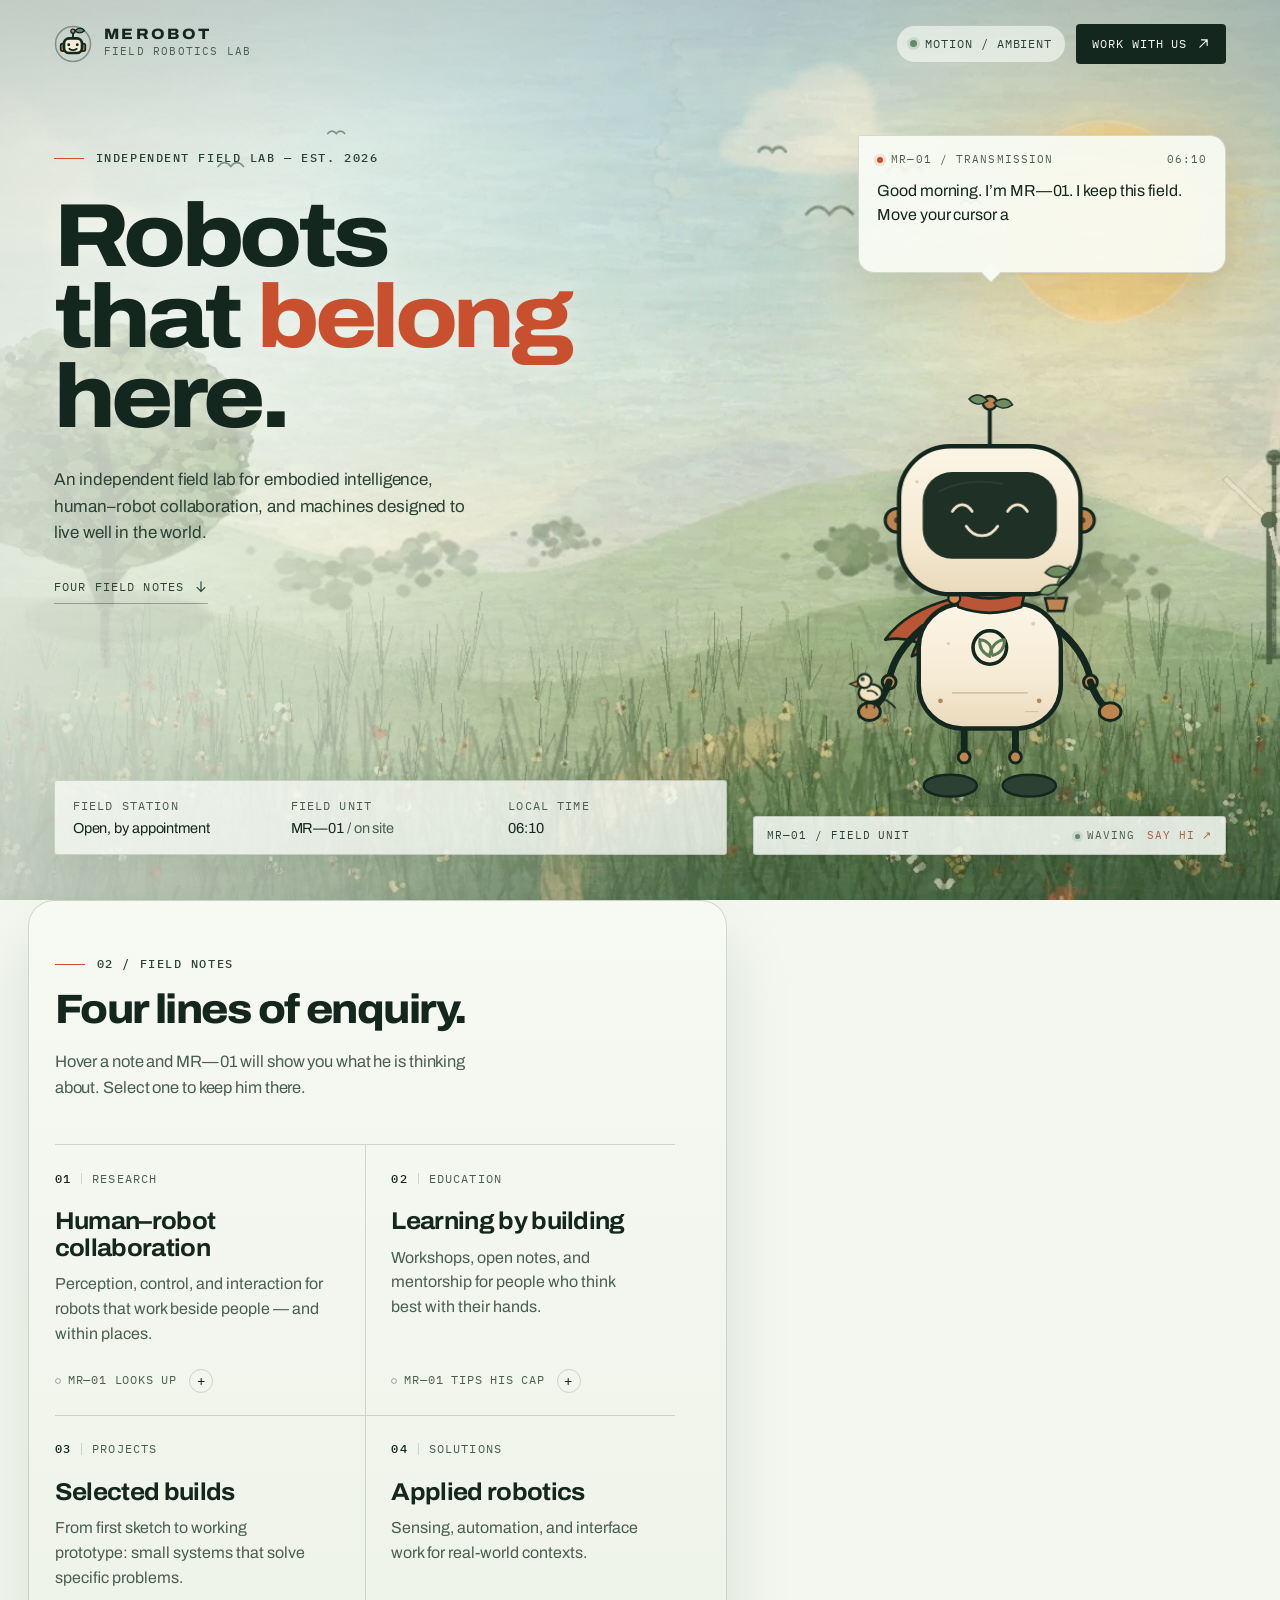
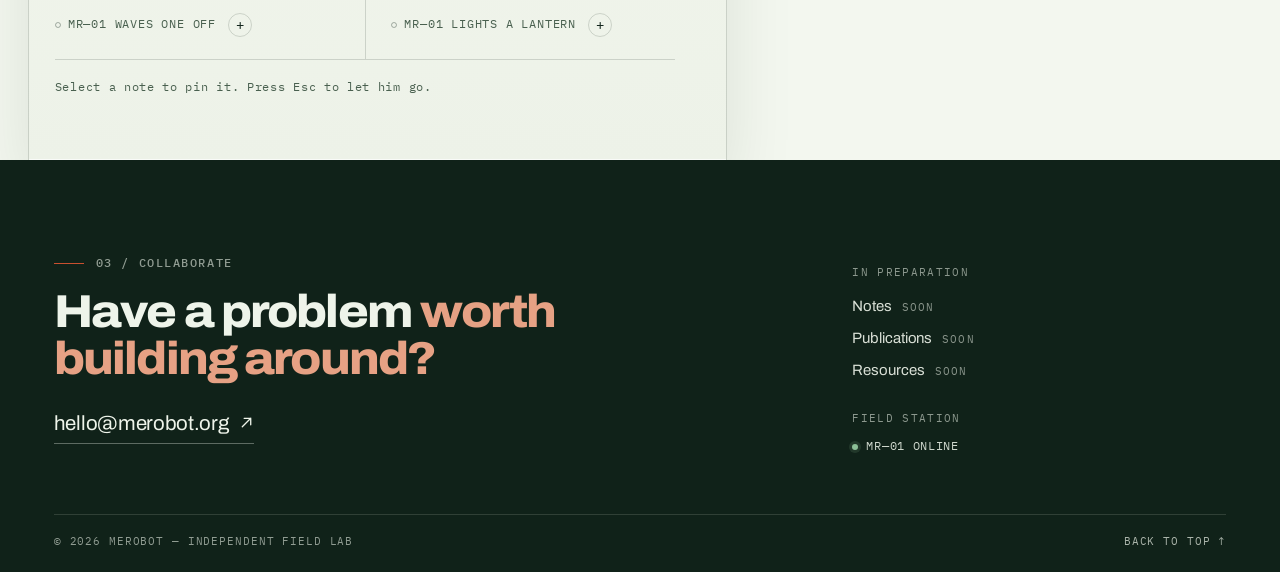
==== commit 206ee6f6: "Launch v6 Field Station homepage - remove pointer-driven world parallax; keep gaze-only robot motion" ====
--- a/index.html
+++ b/index.html
@@ -1,11 +1,11 @@
 <!doctype html>
-<html lang="en">
+<html lang="en" data-motion="ambient">
 <head>
   <meta charset="utf-8">
   <meta name="viewport" content="width=device-width, initial-scale=1">
   <title>MEROBOT — Robots that belong here</title>
   <meta name="description" content="MEROBOT is an independent field lab for embodied intelligence, human–robot collaboration, and machines designed to live well in the world.">
-  <meta name="theme-color" content="#eef3ec">
+  <meta name="theme-color" content="#f3f7ef">
   <meta name="color-scheme" content="light">
   <link rel="canonical" href="https://merobot.org/">
 
@@ -18,7 +18,7 @@
   <meta property="og:image:type" content="image/jpeg">
   <meta property="og:image:width" content="1200">
   <meta property="og:image:height" content="630">
-  <meta property="og:image:alt" content="MEROBOT — Robots that belong here, in a painted meadow.">
+  <meta property="og:image:alt" content="MEROBOT — a small field robot standing in a painted meadow.">
   <meta name="twitter:card" content="summary_large_image">
   <meta name="twitter:title" content="MEROBOT — Robots that belong here">
   <meta name="twitter:description" content="An independent field lab for embodied intelligence, human–robot collaboration, and machines designed to live well in the world.">
@@ -28,34 +28,29 @@
   <link rel="apple-touch-icon" href="/assets/img/apple-touch-icon.png">
   <link rel="manifest" href="/site.webmanifest">
   <link rel="preload" href="/assets/fonts/archivo-latin.woff2" as="font" type="font/woff2" crossorigin>
+  <link rel="preload" href="/assets/fonts/ibm-plex-mono-400-latin.woff2" as="font" type="font/woff2" crossorigin>
   <link rel="preload" as="image" href="/assets/img/meadow-field-1600.webp" imagesrcset="/assets/img/meadow-field-900.webp 900w, /assets/img/meadow-field-1600.webp 1600w" imagesizes="100vw" fetchpriority="high">
-  <link rel="stylesheet" href="/assets/css/fonts.css?v=20261121-5">
-  <link rel="stylesheet" href="/assets/css/style.css?v=20261121-5">
-  <link rel="stylesheet" href="/assets/css/v5.css?v=20261121-5">
-  <script src="/assets/js/main.js?v=20261121-5" defer></script>
+  <link rel="stylesheet" href="/assets/css/fonts.css?v=6.0.1">
+  <link rel="stylesheet" href="/assets/css/v6.css?v=6.1.4">
+  <script src="/assets/js/v6.js?v=6.1.1" defer></script>
 </head>
 <body>
-  <a class="skip-link" href="#main">Skip to content</a>
-
-  <div class="world" data-mood="idle" aria-hidden="true">
-    <div class="world__parallax">
-      <img
-        class="world__image"
-        src="/assets/img/meadow-field-1600.webp"
-        srcset="/assets/img/meadow-field-900.webp 900w, /assets/img/meadow-field-1600.webp 1600w"
-        sizes="100vw"
-        width="1600" height="828"
-        alt=""
-        fetchpriority="high"
-        decoding="async">
-    </div>
-
+  <a class="skip-link" href="#notes">Skip to field notes</a>
+
+  <div class="world" aria-hidden="true">
+    <img
+      class="world__img"
+      src="/assets/img/meadow-field-1600.webp"
+      srcset="/assets/img/meadow-field-900.webp 900w, /assets/img/meadow-field-1600.webp 1600w"
+      sizes="100vw"
+      width="1600" height="828"
+      alt=""
+      fetchpriority="high"
+      decoding="async">
     <div class="world__veil"></div>
     <div class="world__sun"></div>
     <div class="world__haze world__haze--a"></div>
     <div class="world__haze world__haze--b"></div>
-    <div class="world__cloud-shadow world__cloud-shadow--a"></div>
-    <div class="world__cloud-shadow world__cloud-shadow--b"></div>
 
     <svg class="world__birds" viewBox="0 0 1600 320" preserveAspectRatio="xMidYMin slice" focusable="false">
       <g transform="translate(300 104)">
@@ -68,20 +63,19 @@
         <g class="bird bird--c"><path d="M0 6c4-5 8-5 12 0 4-5 8-5 12 0"/></g>
       </g>
       <g class="bird-crossing">
-        <g class="bird bird--d"><path d="M0 6c4-5 8-5 12 0 4-5 8-5 12 0"/></g>
+        <g class="bird"><path d="M0 6c4-5 8-5 12 0 4-5 8-5 12 0"/></g>
       </g>
     </svg>
 
     <div class="world__motes">
-      <span></span><span></span><span></span><span></span>
-      <span></span><span></span><span></span><span></span>
+      <span></span><span></span><span></span><span></span><span></span><span></span>
     </div>
-    <div class="world__wash"></div>
+    <div class="world__grain"></div>
     <div class="world__vignette"></div>
   </div>
 
-  <div class="page-shell">
-    <header class="topbar">
+  <div class="page">
+    <header class="masthead">
       <a class="brand" href="/" aria-label="MEROBOT — home">
         <svg class="brand__mark" viewBox="0 0 40 40" aria-hidden="true" focusable="false">
           <circle class="brand__ring" cx="20" cy="20" r="18.4"/>
@@ -101,25 +95,14 @@
         </span>
       </a>
 
-      <nav class="track-tabs" aria-label="Lab tracks">
-        <button class="track-tab" type="button" data-mood="research" aria-pressed="false">
-          <span class="track-tab__num">01</span><span>Research</span>
+      <div class="masthead__end">
+        <button class="motion" type="button" data-motion-toggle aria-pressed="true" aria-label="Ambient motion is on. Turn on calm mode.">
+          <span class="motion__dot" aria-hidden="true"></span>
+          <span class="motion__label"><span class="motion__prefix">Motion / </span><span data-motion-label>Ambient</span></span>
         </button>
-        <button class="track-tab" type="button" data-mood="education" aria-pressed="false">
-          <span class="track-tab__num">02</span><span>Education</span>
-        </button>
-        <button class="track-tab" type="button" data-mood="projects" aria-pressed="false">
-          <span class="track-tab__num">03</span><span>Projects</span>
-        </button>
-        <button class="track-tab" type="button" data-mood="solutions" aria-pressed="false">
-          <span class="track-tab__num">04</span><span>Solutions</span>
-        </button>
-      </nav>
-
-      <div class="topbar__end">
-        <span class="availability"><span class="availability__dot" aria-hidden="true"></span>Field station / open</span>
-        <a class="contact-link" href="mailto:hello@merobot.org">
-          <span>Say hello</span>
+        <a class="cta" href="mailto:hello@merobot.org" aria-label="Work with MEROBOT — send an email">
+          <span class="cta__long">Work with us</span>
+          <span class="cta__short" aria-hidden="true">Contact</span>
           <svg viewBox="0 0 16 16" aria-hidden="true" focusable="false">
             <path d="M3.5 12.5 12.5 3.5M5.5 3.5h7v7"/>
           </svg>
@@ -127,343 +110,337 @@
       </div>
     </header>
 
-    <main class="main" id="main">
+    <main class="layout" id="main">
       <section class="hero" aria-labelledby="hero-title">
-        <div class="hero__copy">
-          <p class="hero__eyebrow"><span class="hero__eyebrow-line" aria-hidden="true"></span>An independent field lab</p>
-          <h1 id="hero-title">Robots that<br><em>belong</em> here.</h1>
-          <p class="hero__intro">An independent field lab for embodied intelligence, human–robot collaboration, and machines designed to live well in the world.</p>
-          <p class="hero__hint"><span class="hero__hint-line" aria-hidden="true"></span>Hover or select a field note. MR—01 responds.</p>
+        <p class="eyebrow"><span class="eyebrow__rule" aria-hidden="true"></span>Independent field lab — est. 2026</p>
+        <h1 id="hero-title">
+          <span>Robots</span>
+          <span>that <em>belong</em></span>
+          <span>here.</span>
+        </h1>
+        <p class="hero__intro">An independent field lab for embodied intelligence, human–robot collaboration, and machines designed to live well in the world.</p>
+        <a class="hero__jump" href="#notes">
+          <span>Four field notes</span>
+          <svg viewBox="0 0 16 16" aria-hidden="true" focusable="false"><path d="M8 2v11M3.5 8.5 8 13l4.5-4.5"/></svg>
+        </a>
+
+        <dl class="facts">
+          <div class="facts__item">
+            <dt>Field station</dt>
+            <dd>Open, by appointment</dd>
+          </div>
+          <div class="facts__item">
+            <dt>Field unit</dt>
+            <dd>MR—01 <span>/ on site</span></dd>
+          </div>
+          <div class="facts__item">
+            <dt>Local time</dt>
+            <dd><time data-clock>--:--</time></dd>
+          </div>
+        </dl>
+      </section>
+
+      <div class="stage">
+        <aside class="voice" data-voice>
+          <div class="voice__head">
+            <span class="voice__live" aria-hidden="true"></span>
+            <span>MR—01 / transmission</span>
+            <span class="voice__time" data-voice-time>--:--</span>
+          </div>
+          <p class="voice__text" data-voice-text>Hello. I’m MR—01. I keep this field.</p>
+          <p class="visually-hidden" data-voice-live aria-live="polite" aria-atomic="true"></p>
+        </aside>
+
+        <button class="unit" type="button" data-robot aria-label="Say hello to MR—01">
+          <span class="unit__aura" aria-hidden="true"></span>
+          <svg class="robot" data-face="neutral" data-mood="idle" data-act="" viewBox="0 0 480 500" width="480" height="500" aria-hidden="true" focusable="false">
+            <defs>
+              <linearGradient id="shellGrad" x1="0" y1="0" x2="0" y2="1">
+                <stop offset="0" stop-color="#fcf5e6"/>
+                <stop offset=".62" stop-color="#f5ead3"/>
+                <stop offset="1" stop-color="#ead9bc"/>
+              </linearGradient>
+            </defs>
+            <ellipse class="robot__shadow" cx="240" cy="486" rx="104" ry="12"/>
+
+            <g class="robot__float">
+              <g class="legs">
+                <path class="robot-limb" d="M214 414v33"/>
+                <path class="robot-limb" d="M266 414v33"/>
+                <circle class="joint" cx="214" cy="447" r="6"/>
+                <circle class="joint" cx="266" cy="447" r="6"/>
+                <ellipse class="foot" cx="200" cy="476" rx="27" ry="11"/>
+                <ellipse class="foot" cx="280" cy="476" rx="27" ry="11"/>
+              </g>
+
+              <g class="scarf-tails">
+                <path class="scarf" d="M204 286c-32 8-56 22-70 42 18-3 33 1 45 10 7-21 18-38 34-49Z"/>
+                <path class="scarf scarf--two" d="M206 294c-24 14-39 31-45 51 13-6 26-5 36 1 2-20 6-36 18-49Z"/>
+              </g>
+
+              <g class="arm arm--left">
+                <path class="robot-limb" d="M172 316c-20 17-31 34-34 53"/>
+                <circle class="joint" cx="138" cy="371" r="7"/>
+                <path class="robot-limb" d="M138 371c-4 12-9 21-17 27"/>
+                <ellipse class="hand" cx="118" cy="401" rx="11" ry="9"/>
+              </g>
+              <g class="arm arm--right">
+                <path class="robot-limb" d="M308 316c20 17 31 34 34 53"/>
+                <circle class="joint" cx="342" cy="371" r="7"/>
+                <path class="robot-limb" d="M342 371c4 12 9 21 17 27"/>
+                <ellipse class="hand" cx="362" cy="401" rx="11" ry="9"/>
+              </g>
+
+              <rect class="neck" x="216" y="272" width="48" height="30" rx="8"/>
+              <rect class="shell" x="168" y="292" width="144" height="126" rx="44"/>
+              <circle class="body-dial" cx="240" cy="336" r="17"/>
+              <path class="body-leaf" d="M240 345c-8-4-11-10-10-17 8 1 12 6 12 14M240 343c2-9 7-14 15-15 0 8-4 14-12 16"/>
+              <circle class="rivet" cx="190" cy="390" r="2.4"/>
+              <circle class="rivet" cx="290" cy="390" r="2.4"/>
+              <path class="body-seam" d="M202 382h76"/>
+              <circle class="patina" cx="284" cy="312" r="2.1"/>
+              <circle class="patina" cx="198" cy="332" r="1.6"/>
+              <path class="scratch" d="M276 401h13"/>
+
+              <g class="scarf-band">
+                <path class="scarf" d="M204 278c24 11 48 11 72 0l-4 17c-22 8-42 8-64 0Z"/>
+                <circle class="scarf-knot" cx="204" cy="286" r="6"/>
+              </g>
+
+              <g class="robot__head">
+                <g class="head-tilt">
+                  <g class="antenna">
+                    <path class="antenna-stem" d="M240 132V94"/>
+                    <circle class="antenna-bulb" cx="240" cy="88" r="7"/>
+                    <path class="antenna-leaf" d="M244 88c8-6 15-5 19 2-7 5-14 4-19-2Z"/>
+                    <path class="antenna-leaf" d="M238 86c-6-7-13-8-19-2 5 6 12 7 19 2Z"/>
+                  </g>
+
+                  <circle class="ear" cx="146" cy="207" r="12"/>
+                  <circle class="ear" cx="334" cy="207" r="12"/>
+                  <circle class="ear-dot" cx="146" cy="207" r="3"/>
+                  <circle class="ear-dot" cx="334" cy="207" r="3"/>
+
+                  <rect class="shell" x="148" y="132" width="184" height="150" rx="52"/>
+                  <rect class="visor" x="172" y="158" width="136" height="88" rx="30"/>
+
+                  <g class="face face--neutral">
+                    <g class="eye-track">
+                      <rect class="eye eye-blink" x="207" y="184" width="9" height="17" rx="4.5"/>
+                      <rect class="eye eye-blink" x="264" y="184" width="9" height="17" rx="4.5"/>
+                    </g>
+                    <path class="mouth" d="M221 220c7 6 14 6 21 0"/>
+                  </g>
+
+                  <g class="face face--curious">
+                    <g class="eye-track">
+                      <rect class="eye eye-blink" x="207" y="181" width="9" height="16" rx="4.5"/>
+                      <rect class="eye eye-blink" x="264" y="181" width="9" height="16" rx="4.5"/>
+                    </g>
+                    <path class="brow" d="M198 170h15M267 170h15"/>
+                    <circle class="mouth-o" cx="240" cy="221" r="4.6"/>
+                  </g>
+
+                  <g class="face face--happy">
+                    <path class="happy-eye" d="M202 198c6-9 14-9 20 0"/>
+                    <path class="happy-eye" d="M258 198c6-9 14-9 20 0"/>
+                    <path class="mouth" d="M216 213c8 13 24 13 32 0"/>
+                  </g>
+
+                  <g class="face face--excited">
+                    <circle class="eye" cx="211" cy="194" r="8"/>
+                    <circle class="eye" cx="269" cy="194" r="8"/>
+                    <circle class="eye-shine" cx="214" cy="191" r="2"/>
+                    <circle class="eye-shine" cx="272" cy="191" r="2"/>
+                    <ellipse class="mouth-fill" cx="240" cy="220" rx="10" ry="7"/>
+                  </g>
+
+                  <g class="face face--wink">
+                    <rect class="eye eye-blink" x="207" y="184" width="9" height="17" rx="4.5"/>
+                    <path class="happy-eye" d="M259 198c6-9 14-9 20 0"/>
+                    <path class="mouth" d="M218 218c8 5 17 2 22-3"/>
+                  </g>
+
+                  <g class="face face--sleepy">
+                    <path class="happy-eye" d="M202 197c6 5 14 5 20 0"/>
+                    <path class="happy-eye" d="M258 197c6 5 14 5 20 0"/>
+                    <path class="mouth" d="M228 220c4 3 8 3 12 0"/>
+                  </g>
+
+                  <path class="visor-gloss" d="M188 178c19-10 43-12 65-8"/>
+                  <circle class="patina" cx="312" cy="260" r="2"/>
+                  <circle class="patina" cx="166" cy="168" r="1.6"/>
+                </g>
+              </g>
+
+              <g class="plant">
+                <path class="plant-cup" d="M296 286h22l-3 13h-16Z"/>
+                <path class="plant-stem" d="M307 286c0-15 5-26 15-32"/>
+                <path class="plant-leaf" d="M322 258c-11-7-20-6-26 2 9 7 18 6 26-2Z"/>
+                <path class="plant-leaf plant-leaf--small" d="M311 273c-10-2-17 1-21 8 8 4 16 1 21-8Z"/>
+              </g>
+
+              <g class="bird">
+                <path class="bird-tail" d="M124 385c10 3 16 7 20 12"/>
+                <ellipse class="bird-body" cx="119" cy="382" rx="12" ry="9"/>
+                <circle class="bird-head" cx="113" cy="370" r="7"/>
+                <path class="bird-beak" d="M106 370l-8 3 8 3Z"/>
+                <circle class="bird-eye" cx="111" cy="368" r="1.2"/>
+                <path class="bird-wing" d="M116 380c5-1 8 1 10 4"/>
+                <path class="bird-foot" d="M115 391v6M123 391v6"/>
+              </g>
+
+              <g class="acc acc--lens">
+                <g class="lens-float">
+                  <circle class="lens-glass" cx="368" cy="180" r="30"/>
+                  <path class="lens-handle" d="M389 201l18 24"/>
+                  <path class="lens-leaf" d="M352 190c4-16 17-24 34-20-2 17-14 26-34 20Z"/>
+                  <path class="lens-vein" d="M355 186c8 2 16 0 24-6"/>
+                </g>
+                <circle class="firefly" cx="327" cy="150" r="3"/>
+                <circle class="firefly" cx="412" cy="152" r="2.4"/>
+                <circle class="firefly" cx="390" cy="236" r="2.2"/>
+              </g>
+
+              <g class="acc acc--cap">
+                <path class="cap-top" d="M158 112 240 76 322 112 240 148Z"/>
+                <path class="cap-base" d="M196 128c0 14 18 23 44 23s44-9 44-23"/>
+                <path class="cap-line" d="M240 76V64"/>
+                <circle class="cap-button" cx="240" cy="61" r="4"/>
+                <path class="cap-tassel" d="M318 112c12 7 15 18 10 29"/>
+                <circle class="cap-tassel-end" cx="327" cy="145" r="4"/>
+              </g>
+
+              <g class="acc acc--plane">
+                <path class="plane-trail" d="M300 235c28-40 62-65 103-80"/>
+                <g class="plane">
+                  <path class="plane-body" d="M352 150 418 128 388 164 376 194 366 166Z"/>
+                  <path class="plane-fold" d="M418 128 366 166M366 166l10 4"/>
+                </g>
+                <circle class="firefly" cx="333" cy="208" r="2.2"/>
+              </g>
+
+              <g class="acc acc--lantern">
+                <path class="lantern-line" d="M372 108v28"/>
+                <g class="lantern-sway">
+                  <circle class="lantern-glow" cx="372" cy="162" r="36"/>
+                  <path class="lantern-cap" d="M350 136h44"/>
+                  <path class="lantern-body" d="M350 140c0-6 44-6 44 0v42c0 12-44 12-44 0Z"/>
+                  <path class="lantern-rib" d="M360 140v44M372 138v48M384 140v44"/>
+                  <path class="lantern-base" d="M354 184h36"/>
+                  <path class="lantern-tassel" d="M372 188v14"/>
+                </g>
+                <circle class="firefly" cx="420" cy="150" r="2.4"/>
+              </g>
+            </g>
+          </svg>
+
+          <span class="unit__bar" aria-hidden="true">
+            <span class="unit__id">MR—01 / field unit</span>
+            <span class="unit__state"><span class="unit__dot"></span><span data-state>Idle / ready</span></span>
+            <span class="unit__hint">Say hi ↗</span>
+          </span>
+        </button>
+      </div>
+
+      <section class="notes" id="notes" tabindex="-1" aria-labelledby="notes-title">
+        <div class="notes__head">
+          <p class="eyebrow"><span class="eyebrow__rule" aria-hidden="true"></span>02 / Field notes</p>
+          <h2 id="notes-title">Four lines of enquiry.</h2>
+          <p class="notes__lede" data-notes-lede>Hover a note and MR—01 will show you what he is thinking about. Select one to keep him there.</p>
         </div>
 
-        <div class="hero__unit">
-          <div class="unit__glow" aria-hidden="true"></div>
-                    <svg class="robot" data-mood="idle" viewBox="0 0 480 500" focusable="false">
-                      <defs>
-                        <linearGradient id="shellGrad" x1="0" y1="0" x2="0" y2="1">
-                          <stop offset="0" stop-color="#fcf5e6"/>
-                          <stop offset=".62" stop-color="#f5ead3"/>
-                          <stop offset="1" stop-color="#ead9bc"/>
-                        </linearGradient>
-                      </defs>
-                      <ellipse class="robot__shadow" cx="240" cy="486" rx="104" ry="12"/>
-
-                      <g class="robot__float">
-                        <g class="legs">
-                          <path class="robot-limb" d="M214 414v33"/>
-                          <path class="robot-limb" d="M266 414v33"/>
-                          <circle class="joint" cx="214" cy="447" r="6"/>
-                          <circle class="joint" cx="266" cy="447" r="6"/>
-                          <ellipse class="foot" cx="200" cy="476" rx="27" ry="11"/>
-                          <ellipse class="foot" cx="280" cy="476" rx="27" ry="11"/>
-                        </g>
-
-                        <g class="scarf-tails">
-                          <path class="scarf" d="M204 286c-32 8-56 22-70 42 18-3 33 1 45 10 7-21 18-38 34-49Z"/>
-                          <path class="scarf scarf--two" d="M206 294c-24 14-39 31-45 51 13-6 26-5 36 1 2-20 6-36 18-49Z"/>
-                        </g>
-
-                        <g class="arm arm--left">
-                          <path class="robot-limb" d="M172 316c-20 17-31 34-34 53"/>
-                          <circle class="joint" cx="138" cy="371" r="7"/>
-                          <path class="robot-limb" d="M138 371c-4 12-9 21-17 27"/>
-                          <ellipse class="hand" cx="118" cy="401" rx="11" ry="9"/>
-                        </g>
-                        <g class="arm arm--right">
-                          <path class="robot-limb" d="M308 316c20 17 31 34 34 53"/>
-                          <circle class="joint" cx="342" cy="371" r="7"/>
-                          <path class="robot-limb" d="M342 371c4 12 9 21 17 27"/>
-                          <ellipse class="hand" cx="362" cy="401" rx="11" ry="9"/>
-                        </g>
-
-                        <rect class="neck" x="216" y="272" width="48" height="30" rx="8"/>
-                        <rect class="shell" x="168" y="292" width="144" height="126" rx="44"/>
-                        <circle class="body-dial" cx="240" cy="336" r="17"/>
-                        <path class="body-leaf" d="M240 345c-8-4-11-10-10-17 8 1 12 6 12 14M240 343c2-9 7-14 15-15 0 8-4 14-12 16"/>
-                        <circle class="rivet" cx="190" cy="390" r="2.4"/>
-                        <circle class="rivet" cx="290" cy="390" r="2.4"/>
-                        <path class="body-seam" d="M202 382h76"/>
-                        <circle class="patina" cx="284" cy="312" r="2.1"/>
-                        <circle class="patina" cx="198" cy="332" r="1.6"/>
-                        <path class="scratch" d="M276 401h13"/>
-
-                        <g class="scarf-band">
-                          <path class="scarf" d="M204 278c24 11 48 11 72 0l-4 17c-22 8-42 8-64 0Z"/>
-                          <circle class="scarf-knot" cx="204" cy="286" r="6"/>
-                        </g>
-
-                        <g class="robot__head">
-                          <g class="head-tilt">
-                            <g class="antenna">
-                              <path class="antenna-stem" d="M240 132V94"/>
-                              <circle class="antenna-bulb" cx="240" cy="88" r="7"/>
-                              <path class="antenna-leaf" d="M244 88c8-6 15-5 19 2-7 5-14 4-19-2Z"/>
-                              <path class="antenna-leaf" d="M238 86c-6-7-13-8-19-2 5 6 12 7 19 2Z"/>
-                            </g>
-
-                            <circle class="ear" cx="146" cy="207" r="12"/>
-                            <circle class="ear" cx="334" cy="207" r="12"/>
-                            <circle class="ear-dot" cx="146" cy="207" r="3"/>
-                            <circle class="ear-dot" cx="334" cy="207" r="3"/>
-
-                            <rect class="shell" x="148" y="132" width="184" height="150" rx="52"/>
-                            <rect class="visor" x="172" y="158" width="136" height="88" rx="30"/>
-
-                            <g class="face face--neutral">
-                              <g class="eye-track">
-                                <rect class="eye eye-blink" x="207" y="184" width="9" height="17" rx="4.5"/>
-                                <rect class="eye eye-blink" x="264" y="184" width="9" height="17" rx="4.5"/>
-                              </g>
-                              <path class="mouth" d="M221 220c7 6 14 6 21 0"/>
-                            </g>
-
-                            <g class="face face--curious">
-                              <g class="eye-track">
-                                <rect class="eye eye-blink" x="207" y="181" width="9" height="16" rx="4.5"/>
-                                <rect class="eye eye-blink" x="264" y="181" width="9" height="16" rx="4.5"/>
-                              </g>
-                              <path class="brow" d="M198 170h15M267 170h15"/>
-                              <circle class="mouth-o" cx="240" cy="221" r="4.6"/>
-                            </g>
-
-                            <g class="face face--happy">
-                              <path class="happy-eye" d="M202 198c6-9 14-9 20 0"/>
-                              <path class="happy-eye" d="M258 198c6-9 14-9 20 0"/>
-                              <path class="mouth" d="M216 213c8 13 24 13 32 0"/>
-                            </g>
-
-                            <g class="face face--excited">
-                              <circle class="eye" cx="211" cy="194" r="8"/>
-                              <circle class="eye" cx="269" cy="194" r="8"/>
-                              <circle class="eye-shine" cx="214" cy="191" r="2"/>
-                              <circle class="eye-shine" cx="272" cy="191" r="2"/>
-                              <ellipse class="mouth-fill" cx="240" cy="220" rx="10" ry="7"/>
-                            </g>
-
-                            <g class="face face--wink">
-                              <rect class="eye eye-blink" x="207" y="184" width="9" height="17" rx="4.5"/>
-                              <path class="happy-eye" d="M259 198c6-9 14-9 20 0"/>
-                              <path class="mouth" d="M218 218c8 5 17 2 22-3"/>
-                            </g>
-
-                            <path class="visor-gloss" d="M188 178c19-10 43-12 65-8"/>
-                            <circle class="patina" cx="312" cy="260" r="2"/>
-                            <circle class="patina" cx="166" cy="168" r="1.6"/>
-                          </g>
-                        </g>
-
-                        <g class="plant">
-                          <path class="plant-cup" d="M296 286h22l-3 13h-16Z"/>
-                          <path class="plant-stem" d="M307 286c0-15 5-26 15-32"/>
-                          <path class="plant-leaf" d="M322 258c-11-7-20-6-26 2 9 7 18 6 26-2Z"/>
-                          <path class="plant-leaf plant-leaf--small" d="M311 273c-10-2-17 1-21 8 8 4 16 1 21-8Z"/>
-                        </g>
-
-                        <g class="bird">
-                          <path class="bird-tail" d="M124 385c10 3 16 7 20 12"/>
-                          <ellipse class="bird-body" cx="119" cy="382" rx="12" ry="9"/>
-                          <circle class="bird-head" cx="113" cy="370" r="7"/>
-                          <path class="bird-beak" d="M106 370l-8 3 8 3Z"/>
-                          <circle class="bird-eye" cx="111" cy="368" r="1.2"/>
-                          <path class="bird-wing" d="M116 380c5-1 8 1 10 4"/>
-                          <path class="bird-foot" d="M115 391v6M123 391v6"/>
-                        </g>
-
-                        <g class="acc acc--lens">
-                          <g class="lens-float">
-                            <circle class="lens-glass" cx="368" cy="180" r="30"/>
-                            <path class="lens-handle" d="M389 201l18 24"/>
-                            <path class="lens-leaf" d="M352 190c4-16 17-24 34-20-2 17-14 26-34 20Z"/>
-                            <path class="lens-vein" d="M355 186c8 2 16 0 24-6"/>
-                          </g>
-                          <circle class="firefly" cx="327" cy="150" r="3"/>
-                          <circle class="firefly" cx="412" cy="152" r="2.4"/>
-                          <circle class="firefly" cx="390" cy="236" r="2.2"/>
-                        </g>
-
-                        <g class="acc acc--cap">
-                          <path class="cap-top" d="M158 112 240 76 322 112 240 148Z"/>
-                          <path class="cap-base" d="M196 128c0 14 18 23 44 23s44-9 44-23"/>
-                          <path class="cap-line" d="M240 76V64"/>
-                          <circle class="cap-button" cx="240" cy="61" r="4"/>
-                          <path class="cap-tassel" d="M318 112c12 7 15 18 10 29"/>
-                          <circle class="cap-tassel-end" cx="327" cy="145" r="4"/>
-                        </g>
-
-                        <g class="acc acc--plane">
-                          <path class="plane-trail" d="M300 235c28-40 62-65 103-80"/>
-                          <g class="plane">
-                            <path class="plane-body" d="M352 150 418 128 388 164 376 194 366 166Z"/>
-                            <path class="plane-fold" d="M418 128 366 166M366 166l10 4"/>
-                          </g>
-                          <circle class="firefly" cx="333" cy="208" r="2.2"/>
-                        </g>
-
-                        <g class="acc acc--lantern">
-                          <path class="lantern-line" d="M372 108v28"/>
-                          <g class="lantern-sway">
-                            <circle class="lantern-glow" cx="372" cy="162" r="36"/>
-                            <path class="lantern-cap" d="M350 136h44"/>
-                            <path class="lantern-body" d="M350 140c0-6 44-6 44 0v42c0 12-44 12-44 0Z"/>
-                            <path class="lantern-rib" d="M360 140v44M372 138v48M384 140v44"/>
-                            <path class="lantern-base" d="M354 184h36"/>
-                            <path class="lantern-tassel" d="M372 188v14"/>
-                          </g>
-                          <circle class="firefly" cx="420" cy="150" r="2.4"/>
-                        </g>
-                      </g>
-                    </svg>
-          <div class="unit__meta">
-            <span>MR—01 / Field unit</span>
-            <span class="unit__state"><span class="unit__dot" aria-hidden="true"></span><span id="robot-state">IDLE / READY</span></span>
-          </div>
+        <div class="notes__grid" role="group" aria-labelledby="notes-title">
+          <button class="note" type="button" data-mood="research" aria-pressed="false" aria-label="Research — Human–robot collaboration" aria-describedby="note-research-desc">
+            <span class="note__top">
+              <span class="note__num">01</span>
+              <span class="note__kind">Research</span>
+              <span class="note__pin" aria-hidden="true">Pinned</span>
+            </span>
+            <span class="note__title">Human–robot collaboration</span>
+            <span class="note__desc" id="note-research-desc">Perception, control, and interaction for robots that work beside people — and within places.</span>
+            <span class="note__foot">
+              <span class="note__response">MR—01 looks up</span>
+              <span class="note__mark" aria-hidden="true">+</span>
+            </span>
+          </button>
+
+          <button class="note" type="button" data-mood="education" aria-pressed="false" aria-label="Education — Learning by building" aria-describedby="note-education-desc">
+            <span class="note__top">
+              <span class="note__num">02</span>
+              <span class="note__kind">Education</span>
+              <span class="note__pin" aria-hidden="true">Pinned</span>
+            </span>
+            <span class="note__title">Learning by building</span>
+            <span class="note__desc" id="note-education-desc">Workshops, open notes, and mentorship for people who think best with their hands.</span>
+            <span class="note__foot">
+              <span class="note__response">MR—01 tips his cap</span>
+              <span class="note__mark" aria-hidden="true">+</span>
+            </span>
+          </button>
+
+          <button class="note" type="button" data-mood="projects" aria-pressed="false" aria-label="Projects — Selected builds" aria-describedby="note-projects-desc">
+            <span class="note__top">
+              <span class="note__num">03</span>
+              <span class="note__kind">Projects</span>
+              <span class="note__pin" aria-hidden="true">Pinned</span>
+            </span>
+            <span class="note__title">Selected builds</span>
+            <span class="note__desc" id="note-projects-desc">From first sketch to working prototype: small systems that solve specific problems.</span>
+            <span class="note__foot">
+              <span class="note__response">MR—01 waves one off</span>
+              <span class="note__mark" aria-hidden="true">+</span>
+            </span>
+          </button>
+
+          <button class="note" type="button" data-mood="solutions" aria-pressed="false" aria-label="Solutions — Applied robotics" aria-describedby="note-solutions-desc">
+            <span class="note__top">
+              <span class="note__num">04</span>
+              <span class="note__kind">Solutions</span>
+              <span class="note__pin" aria-hidden="true">Pinned</span>
+            </span>
+            <span class="note__title">Applied robotics</span>
+            <span class="note__desc" id="note-solutions-desc">Sensing, automation, and interface work for real-world contexts.</span>
+            <span class="note__foot">
+              <span class="note__response">MR—01 lights a lantern</span>
+              <span class="note__mark" aria-hidden="true">+</span>
+            </span>
+          </button>
         </div>
 
-        <svg class="hero__grass" viewBox="0 0 1200 180" preserveAspectRatio="none" aria-hidden="true" focusable="false">
-          <g class="grass-blades grass-blades--left">
-            <path d="M24 180c2-45-4-72-13-96M50 180c0-38 4-62 11-82M76 180c1-50 8-79 16-98M108 180c-3-41 1-68 8-90M140 180c4-48 13-74 24-92M176 180c-1-36 5-61 13-80M214 180c2-54 10-82 19-101M254 180c-2-40 3-67 10-88"/>
-            <path d="M60 180c8-22 16-36 28-48M122 180c-6-24-13-38-24-50M198 180c8-25 17-40 29-51M286 180c-7-27-16-43-28-56"/>
-          </g>
-          <g class="grass-blades grass-blades--right">
-            <path d="M946 180c-2-45 4-72 13-96M972 180c0-38-4-62-11-82M998 180c-1-50-8-79-16-98M1030 180c3-41-1-68-8-90M1062 180c-4-48-13-74-24-92M1098 180c1-36-5-61-13-80M1136 180c-2-54-10-82-19-101M1176 180c2-40-3-67-10-88"/>
-            <path d="M982 180c-8-22-16-36-28-48M1044 180c6-24 13-38 24-50M1120 180c-8-25-17-40-29-51M1208 180c7-27 16-43 28-56"/>
-          </g>
-        </svg>
-      </section>
-
-      <section class="tracks" aria-label="Field notes">
-        <h2 class="visually-hidden">Field notes</h2>
-        <div class="tracks__grid">
-        <button class="field-card field-card--research" id="track-research" data-index="01" type="button" data-mood="research" aria-pressed="false">
-                  <span class="field-card__head">
-                    <span class="field-card__index">01</span>
-                    <span class="field-card__kind">Research</span>
-                    <span class="field-card__signal" aria-hidden="true"></span>
-                  </span><span class="field-card__body">
-                    <span class="field-card__title">Human–robot collaboration</span>
-                    <span class="field-card__desc">Perception, control, and interaction for robots that work beside people — and within places.</span>
-                  </span>
-                  <span class="field-card__foot">
-                    <span class="field-card__meta">Ongoing enquiry</span>
-                    <span class="field-card__action">
-                      <span class="field-card__action-idle">Focus</span>
-                      <span class="field-card__action-active">Pinned</span>
-                      <svg viewBox="0 0 12 12" aria-hidden="true" focusable="false"><path d="M6 1.5v9M1.5 6h9"/></svg>
-                    </span>
-                  </span>
-                </button>
-
-        <button class="field-card field-card--education" id="track-education" data-index="02" type="button" data-mood="education" aria-pressed="false">
-                  <span class="field-card__head">
-                    <span class="field-card__index">02</span>
-                    <span class="field-card__kind">Education</span>
-                    <span class="field-card__signal" aria-hidden="true"></span>
-                  </span><span class="field-card__body">
-                    <span class="field-card__title">Learning by building</span>
-                    <span class="field-card__desc">Workshops, open notes, and mentorship for people who think best with their hands.</span>
-                  </span>
-                  <span class="field-card__foot">
-                    <span class="field-card__meta">Programs &amp; mentorship</span>
-                    <span class="field-card__action">
-                      <span class="field-card__action-idle">Focus</span>
-                      <span class="field-card__action-active">Pinned</span>
-                      <svg viewBox="0 0 12 12" aria-hidden="true" focusable="false"><path d="M6 1.5v9M1.5 6h9"/></svg>
-                    </span>
-                  </span>
-                </button>
-
-        <button class="field-card field-card--projects" id="track-projects" data-index="03" type="button" data-mood="projects" aria-pressed="false">
-                  <span class="field-card__head">
-                    <span class="field-card__index">03</span>
-                    <span class="field-card__kind">Projects</span>
-                    <span class="field-card__signal" aria-hidden="true"></span>
-                  </span><span class="field-card__body">
-                    <span class="field-card__title">Selected builds</span>
-                    <span class="field-card__desc">From first sketch to working prototype: small systems that solve specific problems.</span>
-                  </span>
-                  <span class="field-card__foot">
-                    <span class="field-card__meta">Prototypes &amp; studies</span>
-                    <span class="field-card__action">
-                      <span class="field-card__action-idle">Focus</span>
-                      <span class="field-card__action-active">Pinned</span>
-                      <svg viewBox="0 0 12 12" aria-hidden="true" focusable="false"><path d="M6 1.5v9M1.5 6h9"/></svg>
-                    </span>
-                  </span>
-                </button>
-
-        <button class="field-card field-card--solutions" id="track-solutions" data-index="04" type="button" data-mood="solutions" aria-pressed="false">
-                  <span class="field-card__head">
-                    <span class="field-card__index">04</span>
-                    <span class="field-card__kind">Solutions</span>
-                    <span class="field-card__signal" aria-hidden="true"></span>
-                  </span><span class="field-card__body">
-                    <span class="field-card__title">Applied robotics</span>
-                    <span class="field-card__desc">Sensing, automation, and interface work for real-world contexts.</span>
-                  </span>
-                  <span class="field-card__foot">
-                    <span class="field-card__meta">Collaborations</span>
-                    <span class="field-card__action">
-                      <span class="field-card__action-idle">Focus</span>
-                      <span class="field-card__action-active">Pinned</span>
-                      <svg viewBox="0 0 12 12" aria-hidden="true" focusable="false"><path d="M6 1.5v9M1.5 6h9"/></svg>
-                    </span>
-                  </span>
-                </button>
-        </div>
+        <p class="notes__hint" data-notes-hint>Select a note to pin it. Press Esc to let him go.</p>
       </section>
     </main>
 
-    <section class="modules" aria-label="Lab index">
-      <div class="module">
-        <div class="module__top">
-          <span class="module__index">01</span>
-          <span class="module__status">Soon</span>
+    <footer class="footer">
+      <div class="footer__inner">
+        <div class="footer__lead">
+          <p class="eyebrow"><span class="eyebrow__rule" aria-hidden="true"></span>03 / Collaborate</p>
+          <h2 class="footer__statement">Have a problem <em>worth building around?</em></h2>
+          <a class="footer__mail" href="mailto:hello@merobot.org">hello@merobot.org
+            <svg viewBox="0 0 16 16" aria-hidden="true" focusable="false"><path d="M3.5 12.5 12.5 3.5M5.5 3.5h7v7"/></svg>
+          </a>
         </div>
-        <h2 class="module__title">Notes</h2>
-        <p class="module__desc">Field notes on building, testing, and learning.</p>
+
+        <div class="footer__aside">
+          <div>
+            <p class="footer__label">In preparation</p>
+            <ul class="footer__list">
+              <li>Notes <span class="footer__soon">soon</span></li>
+              <li>Publications <span class="footer__soon">soon</span></li>
+              <li>Resources <span class="footer__soon">soon</span></li>
+            </ul>
+          </div>
+          <div>
+            <p class="footer__label">Field station</p>
+            <p class="footer__status">MR—01 online</p>
+          </div>
+        </div>
       </div>
 
-      <div class="module">
-        <div class="module__top">
-          <span class="module__index">02</span>
-          <span class="module__status">Soon</span>
-        </div>
-        <h2 class="module__title">Publications</h2>
-        <p class="module__desc">Papers, talks, and technical write-ups.</p>
-      </div>
-
-      <div class="module">
-        <div class="module__top">
-          <span class="module__index">03</span>
-          <span class="module__status">Soon</span>
-        </div>
-        <h2 class="module__title">Resources</h2>
-        <p class="module__desc">Open tools, templates, and reading lists.</p>
-      </div>
-
-      <a class="module module--open" href="mailto:hello@merobot.org">
-        <span class="module__top">
-          <span class="module__index">04</span>
-          <span class="module__status module__status--open"><span class="module__dot" aria-hidden="true"></span>Open</span>
-        </span>
-        <h2 class="module__title">Collaborate</h2>
-        <p class="module__desc">Bring a question, a prototype, or a good problem.</p>
-        <span class="module__arrow" aria-hidden="true">
-          <svg viewBox="0 0 16 16" focusable="false"><path d="M3.5 12.5 12.5 3.5M5.5 3.5h7v7"/></svg>
-        </span>
-      </a>
-    </section>
-
-    <footer class="site-footer">
-      <div class="footer__lead">
-        <span class="footer__eyebrow">MEROBOT / FIELD STATION</span>
-        <p class="footer__statement">Have a problem <em>worth building around?</em></p>
-      </div>
-      <div class="footer__meta">
-        <a class="footer__email" href="mailto:hello@merobot.org">hello@merobot.org
-          <svg viewBox="0 0 16 16" aria-hidden="true" focusable="false"><path d="M3.5 12.5 12.5 3.5M5.5 3.5h7v7"/></svg>
-        </a>
-        <span class="footer__copy">© 2026 MEROBOT</span>
+      <div class="footer__base">
+        <span>© 2026 MEROBOT — independent field lab</span>
+        <a href="#main">Back to top ↑</a>
       </div>
     </footer>
   </div>
--- a/assets/css/v6.css
+++ b/assets/css/v6.css
@@ -0,0 +1,2503 @@
+/* =========================================================================
+   MEROBOT v6 — "Field Station"
+   A composed, scrolled page: open field first, field dossier second.
+   One character (MR—01) stays on station while the notes scroll past him.
+   No pointer-driven world motion. All ambient motion is slow and autonomous.
+   ========================================================================= */
+
+/* -------------------------------------------------------------------------
+   1. Tokens
+   ------------------------------------------------------------------------- */
+
+:root {
+  --paper: #f3f7ef;
+  --paper-raised: #fbfdf8;
+  --paper-deep: #e8efe5;
+  --ink: #14271e;
+  --ink-soft: #2a4335;
+  --muted: #49604f;
+  --muted-soft: #647a6b;
+  --rule: rgba(20, 39, 30, 0.16);
+  --rule-soft: rgba(20, 39, 30, 0.09);
+  --rule-strong: rgba(20, 39, 30, 0.34);
+  --coral: #c9502f;
+  --coral-ink: #a63f23;
+  --coral-soft: #e08363;
+  --moss: #5f8a6c;
+  --sky: #6f9fae;
+  --sun: #dfae5e;
+  --shadow: 0 24px 60px rgba(15, 33, 23, 0.12);
+
+  --sans: "Archivo", "Helvetica Neue", Arial, sans-serif;
+  --mono: "IBM Plex Mono", ui-monospace, "SFMono-Regular", Menlo, monospace;
+
+  --gutter: clamp(24px, 4.2vw, 64px);
+  --gap: clamp(20px, 2vw, 32px);
+  --header-h: 88px;
+  --sheet-out: clamp(16px, 2vw, 28px);
+  --ease: cubic-bezier(0.22, 0.61, 0.36, 1);
+  --ease-out: cubic-bezier(0.16, 1, 0.3, 1);
+}
+
+/* -------------------------------------------------------------------------
+   2. Base
+   ------------------------------------------------------------------------- */
+
+*,
+*::before,
+*::after {
+  box-sizing: border-box;
+}
+
+html {
+  background: var(--paper);
+  scroll-behavior: smooth;
+  -webkit-text-size-adjust: 100%;
+}
+
+body {
+  margin: 0;
+  color: var(--ink);
+  background: var(--paper);
+  font-family: var(--sans);
+  font-size: 17px;
+  font-weight: 400;
+  line-height: 1.6;
+  letter-spacing: -0.006em;
+  -webkit-font-smoothing: antialiased;
+  -moz-osx-font-smoothing: grayscale;
+  overflow-x: clip;
+}
+
+h1,
+h2,
+h3,
+p,
+dl,
+dd,
+figure {
+  margin: 0;
+}
+
+ul {
+  margin: 0;
+  padding: 0;
+  list-style: none;
+}
+
+img,
+svg {
+  display: block;
+  max-width: 100%;
+}
+
+button {
+  font: inherit;
+  color: inherit;
+}
+
+a {
+  color: inherit;
+  text-decoration: none;
+}
+
+::selection {
+  color: #fff;
+  background: var(--coral);
+}
+
+:focus-visible {
+  outline: 2px solid var(--coral);
+  outline-offset: 3px;
+}
+
+.visually-hidden {
+  position: absolute !important;
+  width: 1px !important;
+  height: 1px !important;
+  margin: -1px !important;
+  padding: 0 !important;
+  overflow: hidden !important;
+  clip: rect(0 0 0 0) !important;
+  white-space: nowrap !important;
+  border: 0 !important;
+}
+
+.skip-link {
+  position: fixed;
+  top: 12px;
+  left: 12px;
+  z-index: 100;
+  padding: 10px 16px;
+  border-radius: 4px;
+  color: #fff;
+  background: var(--ink);
+  font-family: var(--mono);
+  font-size: 13px;
+  transform: translateY(-160%);
+  transition: transform 0.2s var(--ease);
+}
+
+.skip-link:focus-visible {
+  transform: translateY(0);
+}
+
+/* -------------------------------------------------------------------------
+   3. World — a still field with only slow, low-contrast ambient life
+   ------------------------------------------------------------------------- */
+
+.world {
+  position: fixed;
+  inset: 0;
+  z-index: 0;
+  overflow: hidden;
+  background: #dce8dd;
+  pointer-events: none;
+}
+
+.world__img {
+  position: absolute;
+  inset: 0;
+  width: 100%;
+  height: 100%;
+  max-width: none;
+  object-fit: cover;
+  object-position: 50% 52%;
+  filter: saturate(1.08) contrast(1.015) brightness(1.01);
+}
+
+.world__veil {
+  position: absolute;
+  inset: 0;
+  z-index: 1;
+  background:
+    linear-gradient(90deg, rgba(244, 249, 241, 0.82) 0%, rgba(244, 249, 241, 0.52) 26%, rgba(244, 249, 241, 0.12) 48%, rgba(244, 249, 241, 0) 60%),
+    linear-gradient(180deg, rgba(244, 249, 241, 0.42) 0%, rgba(244, 249, 241, 0.1) 16%, rgba(244, 249, 241, 0) 30%);
+}
+
+.world__sun {
+  position: absolute;
+  top: 1%;
+  right: 4%;
+  z-index: 2;
+  width: min(46vw, 680px);
+  aspect-ratio: 1;
+  border-radius: 50%;
+  background: radial-gradient(closest-side, rgba(255, 238, 186, 0.3), rgba(255, 238, 186, 0) 70%);
+  filter: blur(24px);
+  opacity: 0.48;
+  animation: sun-breathe 17s ease-in-out infinite;
+}
+
+@keyframes sun-breathe {
+  0%,
+  100% {
+    opacity: 0.5;
+  }
+  50% {
+    opacity: 0.72;
+  }
+}
+
+.world__haze {
+  position: absolute;
+  z-index: 2;
+  width: 56vw;
+  height: 22vh;
+  border-radius: 50%;
+  background: radial-gradient(ellipse at center, rgba(255, 252, 242, 0.6), rgba(255, 252, 242, 0) 70%);
+  filter: blur(30px);
+  opacity: 0.24;
+  animation: haze-drift 84s ease-in-out infinite alternate;
+}
+
+.world__haze--a {
+  top: 4%;
+  left: -16%;
+}
+
+.world__haze--b {
+  top: 24%;
+  right: -20%;
+  opacity: 0.16;
+  animation-duration: 110s;
+  animation-delay: -32s;
+  animation-direction: alternate-reverse;
+}
+
+@keyframes haze-drift {
+  from {
+    transform: translate3d(-1.2vw, 0, 0);
+  }
+  to {
+    transform: translate3d(1.4vw, 0.6vh, 0);
+  }
+}
+
+.world__birds {
+  position: absolute;
+  top: 8%;
+  left: 0;
+  z-index: 3;
+  width: 100%;
+  height: 30%;
+  overflow: visible;
+  opacity: 0.55;
+}
+
+.bird {
+  fill: none;
+  stroke: #35503f;
+  stroke-width: 2;
+  stroke-linecap: round;
+  transform-box: fill-box;
+  transform-origin: center;
+}
+
+.bird--a {
+  animation: bird-a 58s ease-in-out infinite;
+}
+
+.bird--b {
+  animation: bird-b 71s ease-in-out -14s infinite;
+}
+
+.bird--c {
+  animation: bird-c 66s ease-in-out -29s infinite;
+}
+
+.bird-crossing {
+  animation: bird-cross 96s linear -18s infinite;
+}
+
+@keyframes bird-a {
+  0%,
+  100% {
+    transform: translate(0, 0);
+  }
+  50% {
+    transform: translate(26px, -7px);
+  }
+}
+
+@keyframes bird-b {
+  0%,
+  100% {
+    transform: translate(0, 0);
+  }
+  50% {
+    transform: translate(-18px, 5px);
+  }
+}
+
+@keyframes bird-c {
+  0%,
+  100% {
+    transform: translate(0, 0);
+  }
+  50% {
+    transform: translate(34px, -4px);
+  }
+}
+
+@keyframes bird-cross {
+  0% {
+    transform: translate(-16vw, 18px);
+    opacity: 0;
+  }
+  8% {
+    opacity: 0.5;
+  }
+  72% {
+    transform: translate(52vw, -18px);
+    opacity: 0.5;
+  }
+  84%,
+  100% {
+    transform: translate(64vw, -22px);
+    opacity: 0;
+  }
+}
+
+.world__motes {
+  position: absolute;
+  inset: 0;
+  z-index: 4;
+  overflow: hidden;
+}
+
+.world__motes span {
+  position: absolute;
+  width: 3px;
+  height: 3px;
+  border-radius: 50%;
+  background: rgba(255, 244, 206, 0.9);
+  box-shadow: 0 0 8px 2px rgba(255, 234, 172, 0.26);
+  opacity: 0;
+  animation: mote 26s ease-in-out infinite;
+}
+
+.world__motes span:nth-child(1) { left: 22%; top: 48%; animation-delay: -3s; }
+.world__motes span:nth-child(2) { left: 34%; top: 66%; animation-delay: -9s; animation-duration: 34s; }
+.world__motes span:nth-child(3) { left: 47%; top: 40%; animation-delay: -14s; animation-duration: 29s; }
+.world__motes span:nth-child(4) { left: 61%; top: 58%; animation-delay: -6s; animation-duration: 38s; }
+.world__motes span:nth-child(5) { left: 73%; top: 44%; animation-delay: -19s; }
+.world__motes span:nth-child(6) { left: 84%; top: 62%; animation-delay: -11s; animation-duration: 32s; }
+
+@keyframes mote {
+  0%,
+  100% {
+    opacity: 0;
+    transform: translate3d(0, 10px, 0);
+  }
+  40% {
+    opacity: 0.55;
+    transform: translate3d(8px, -14px, 0);
+  }
+  70% {
+    opacity: 0.22;
+    transform: translate3d(-5px, -26px, 0);
+  }
+}
+
+.world__grain {
+  position: absolute;
+  inset: 0;
+  z-index: 5;
+  background-image: url("../img/grain.svg");
+  background-size: 180px 180px;
+  opacity: 0.05;
+  mix-blend-mode: multiply;
+}
+
+.world__vignette {
+  position: absolute;
+  inset: 0;
+  z-index: 6;
+  background:
+    linear-gradient(180deg, rgba(14, 32, 22, 0.07), transparent 16%),
+    radial-gradient(ellipse at 50% 52%, transparent 58%, rgba(16, 36, 25, 0.12) 100%);
+}
+
+/* -------------------------------------------------------------------------
+   4. Page shell and masthead
+   ------------------------------------------------------------------------- */
+
+.page {
+  position: relative;
+  z-index: 1;
+}
+
+.masthead {
+  position: relative;
+  z-index: 6;
+  display: grid;
+  grid-template-columns: repeat(12, minmax(0, 1fr));
+  align-items: center;
+  gap: var(--gap);
+  width: min(100% - (var(--gutter) * 2), 1560px);
+  height: var(--header-h);
+  margin-inline: auto;
+}
+
+.brand {
+  grid-column: 1 / span 5;
+  display: inline-flex;
+  align-items: center;
+  gap: 12px;
+  justify-self: start;
+  border-radius: 6px;
+}
+
+.brand__mark {
+  width: 38px;
+  height: 38px;
+  overflow: visible;
+}
+
+.brand__ring,
+.brand__antenna-stem,
+.brand__leaf,
+.brand__ear,
+.brand__head,
+.brand__mouth {
+  fill: none;
+  stroke: var(--ink);
+  stroke-linecap: round;
+  stroke-linejoin: round;
+}
+
+.brand__ring {
+  stroke-width: 1.6;
+  opacity: 0.38;
+}
+
+.brand__antenna-stem {
+  stroke-width: 2;
+}
+
+.brand__leaf {
+  fill: var(--moss);
+  stroke-width: 1.4;
+}
+
+.brand__ear {
+  fill: #bd8650;
+  stroke-width: 1.8;
+}
+
+.brand__head {
+  fill: #f6ecd7;
+  stroke-width: 2.8;
+}
+
+.brand__eye {
+  fill: var(--ink);
+}
+
+.brand__mouth {
+  stroke-width: 1.7;
+}
+
+.brand__antenna-ball {
+  fill: #bd8650;
+  stroke: var(--ink);
+  stroke-width: 1.4;
+}
+
+.brand__text {
+  display: flex;
+  flex-direction: column;
+  gap: 1px;
+}
+
+.brand__name {
+  font-size: 15px;
+  font-weight: 800;
+  font-stretch: 112%;
+  letter-spacing: 0.16em;
+  line-height: 1;
+}
+
+.brand__descriptor {
+  color: var(--muted);
+  font-family: var(--mono);
+  font-size: 11px;
+  letter-spacing: 0.11em;
+  text-transform: uppercase;
+}
+
+.masthead__end {
+  grid-column: 9 / -1;
+  display: flex;
+  align-items: center;
+  justify-content: flex-end;
+  gap: 10px;
+}
+
+.motion {
+  display: inline-flex;
+  align-items: center;
+  gap: 8px;
+  padding: 9px 13px;
+  border: 1px solid var(--rule);
+  border-radius: 999px;
+  color: var(--ink-soft);
+  background: rgba(249, 252, 246, 0.62);
+  font-family: var(--mono);
+  font-size: 11.5px;
+  letter-spacing: 0.08em;
+  text-transform: uppercase;
+  cursor: pointer;
+  transition:
+    border-color 0.2s ease,
+    background-color 0.2s ease,
+    color 0.2s ease;
+}
+
+.motion:hover {
+  border-color: var(--rule-strong);
+  background: rgba(255, 255, 252, 0.88);
+}
+
+.motion__dot {
+  width: 7px;
+  height: 7px;
+  border-radius: 50%;
+  background: var(--moss);
+  box-shadow: 0 0 0 3px rgba(95, 138, 108, 0.18);
+}
+
+.motion[aria-pressed="false"] .motion__dot {
+  background: transparent;
+  box-shadow: inset 0 0 0 1.5px var(--muted);
+}
+
+.motion__label {
+  white-space: nowrap;
+}
+
+.cta {
+  display: inline-flex;
+  align-items: center;
+  gap: 10px;
+  padding: 11px 16px;
+  border-radius: 4px;
+  color: #f7fbf4;
+  background: var(--ink);
+  font-family: var(--mono);
+  font-size: 11.5px;
+  letter-spacing: 0.08em;
+  text-transform: uppercase;
+  transition:
+    background-color 0.22s ease,
+    transform 0.22s var(--ease-out);
+}
+
+.cta svg {
+  width: 13px;
+  height: 13px;
+  fill: none;
+  stroke: currentColor;
+  stroke-width: 1.4;
+  stroke-linecap: round;
+}
+
+.cta__short {
+  display: none;
+}
+
+.cta:hover {
+  background: var(--coral);
+  transform: translateY(-1px);
+}
+
+/* -------------------------------------------------------------------------
+   5. Layout, hero
+   ------------------------------------------------------------------------- */
+
+.layout {
+  display: grid;
+  grid-template-columns: repeat(12, minmax(0, 1fr));
+  column-gap: var(--gap);
+  align-items: start;
+  width: min(100% - (var(--gutter) * 2), 1560px);
+  margin-inline: auto;
+}
+
+.hero {
+  grid-column: 1 / 8;
+  grid-row: 1;
+  display: flex;
+  flex-direction: column;
+  min-height: calc(100svh - var(--header-h));
+  padding: clamp(40px, 7vh, 84px) 0 5vh;
+}
+
+.eyebrow {
+  display: flex;
+  align-items: center;
+  gap: 12px;
+  color: var(--ink-soft);
+  font-family: var(--mono);
+  font-size: 12px;
+  font-weight: 500;
+  letter-spacing: 0.13em;
+  line-height: 1.2;
+  text-transform: uppercase;
+}
+
+.eyebrow__rule {
+  display: block;
+  width: 30px;
+  height: 1px;
+  background: var(--coral);
+}
+
+.hero h1 {
+  margin-top: clamp(22px, 3.4vh, 40px);
+  font-size: clamp(58px, 7.4vw, 114px);
+  font-weight: 800;
+  font-stretch: 112%;
+  letter-spacing: -0.05em;
+  line-height: 0.9;
+  text-wrap: balance;
+  text-shadow: 0 0 28px rgba(249, 252, 245, 0.55);
+}
+
+.hero h1 span {
+  display: block;
+}
+
+.hero h1 em {
+  color: var(--coral);
+  font-style: normal;
+}
+
+.hero__intro {
+  max-width: 44ch;
+  margin-top: clamp(20px, 3.2vh, 34px);
+  color: var(--ink-soft);
+  font-size: clamp(17px, 1.28vw, 19px);
+  line-height: 1.58;
+  letter-spacing: -0.008em;
+  text-wrap: pretty;
+}
+
+.hero__jump {
+  display: inline-flex;
+  align-items: center;
+  gap: 10px;
+  align-self: flex-start;
+  margin-top: clamp(22px, 3.4vh, 34px);
+  padding-bottom: 7px;
+  border-bottom: 1px solid var(--rule-strong);
+  color: var(--ink-soft);
+  font-family: var(--mono);
+  font-size: 11.5px;
+  letter-spacing: 0.1em;
+  text-transform: uppercase;
+  transition:
+    color 0.2s ease,
+    border-color 0.2s ease;
+}
+
+.hero__jump svg {
+  width: 14px;
+  height: 14px;
+  fill: none;
+  stroke: currentColor;
+  stroke-width: 1.3;
+  stroke-linecap: round;
+  transition: transform 0.25s var(--ease-out);
+}
+
+.hero__jump:hover {
+  color: var(--coral-ink);
+  border-color: var(--coral-ink);
+}
+
+.hero__jump:hover svg {
+  transform: translateY(2px);
+}
+
+.facts {
+  display: grid;
+  grid-template-columns: repeat(3, minmax(0, 1fr));
+  gap: 18px;
+  margin-top: auto;
+  padding: 16px 18px 15px;
+  border: 1px solid var(--rule);
+  border-radius: 3px;
+  background: rgba(249, 252, 246, 0.78);
+  box-shadow: 0 12px 30px rgba(16, 35, 24, 0.06);
+}
+
+.facts__item {
+  display: flex;
+  flex-direction: column;
+  gap: 4px;
+  min-width: 0;
+}
+
+.facts dt {
+  color: var(--muted);
+  font-family: var(--mono);
+  font-size: 11.5px;
+  letter-spacing: 0.1em;
+  text-transform: uppercase;
+}
+
+.facts dd {
+  color: var(--ink);
+  font-size: 14.5px;
+  line-height: 1.35;
+  font-variant-numeric: tabular-nums;
+}
+
+.facts dd span {
+  color: var(--muted);
+}
+
+/* -------------------------------------------------------------------------
+   6. Stage — MR—01 stays on station while the dossier scrolls
+   ------------------------------------------------------------------------- */
+
+.stage {
+  position: sticky;
+  top: 0;
+  z-index: 3;
+  grid-column: 8 / -1;
+  grid-row: 1 / span 2;
+  display: flex;
+  flex-direction: column;
+  justify-content: flex-end;
+  align-items: center;
+  height: 100svh;
+  margin-top: calc(var(--header-h) * -1);
+  padding: 0 0 5vh;
+  pointer-events: none;
+}
+
+.stage > * {
+  pointer-events: auto;
+}
+
+/* Transmission card -------------------------------------------------------- */
+
+.voice {
+  position: absolute;
+  top: clamp(104px, 15vh, 160px);
+  right: 0;
+  z-index: 4;
+  width: min(368px, 96%);
+  min-height: 138px;
+  padding: 15px 18px 17px;
+  border: 1px solid var(--rule);
+  border-radius: 2px 16px 16px 16px;
+  background: rgba(249, 252, 245, 0.92);
+  box-shadow: 0 20px 44px rgba(17, 36, 25, 0.1);
+}
+
+.voice::after {
+  position: absolute;
+  bottom: -8px;
+  left: 34%;
+  width: 14px;
+  height: 14px;
+  border-right: 1px solid var(--rule);
+  border-bottom: 1px solid var(--rule);
+  background: rgba(249, 252, 245, 0.96);
+  content: "";
+  transform: rotate(45deg);
+}
+
+.voice__head {
+  display: flex;
+  align-items: center;
+  gap: 8px;
+  color: var(--muted);
+  font-family: var(--mono);
+  font-size: 11px;
+  letter-spacing: 0.1em;
+  text-transform: uppercase;
+}
+
+.voice__live {
+  width: 6px;
+  height: 6px;
+  border-radius: 50%;
+  background: var(--coral);
+  box-shadow: 0 0 0 3px rgba(201, 80, 47, 0.14);
+}
+
+.voice__time {
+  margin-left: auto;
+  font-variant-numeric: tabular-nums;
+}
+
+.voice__text {
+  margin-top: 10px;
+  color: var(--ink);
+  font-size: 16px;
+  line-height: 1.52;
+  letter-spacing: -0.005em;
+  text-wrap: pretty;
+  transition: opacity 0.22s ease;
+}
+
+.voice.is-fading .voice__text {
+  opacity: 0;
+}
+
+/* Unit (robot) ------------------------------------------------------------- */
+
+.unit {
+  position: relative;
+  display: block;
+  width: min(100%, 548px, 58vh);
+  padding: 0;
+  border: 0;
+  border-radius: 20px;
+  background: none;
+  text-align: left;
+  cursor: pointer;
+  -webkit-tap-highlight-color: transparent;
+}
+
+.unit:focus-visible {
+  outline: 2px solid var(--coral);
+  outline-offset: 8px;
+}
+
+.unit__aura {
+  position: absolute;
+  right: 6%;
+  bottom: 16%;
+  width: 54%;
+  aspect-ratio: 1;
+  border-radius: 50%;
+  background: radial-gradient(closest-side, rgba(246, 228, 176, 0.3), rgba(246, 228, 176, 0) 72%);
+  filter: blur(18px);
+  pointer-events: none;
+}
+
+.robot {
+  position: relative;
+  z-index: 2;
+  width: 100%;
+  height: auto;
+  overflow: visible;
+  color: var(--ink);
+  filter: drop-shadow(0 20px 22px rgba(17, 36, 25, 0.16));
+  transform-origin: 50% 96%;
+}
+
+.unit__bar {
+  position: relative;
+  z-index: 3;
+  display: grid;
+  grid-template-columns: 1fr auto auto;
+  align-items: center;
+  gap: 12px;
+  width: 100%;
+  margin-top: 7px;
+  padding: 10px 13px 9px;
+  border: 1px solid var(--rule);
+  border-radius: 3px;
+  color: var(--ink-soft);
+  background: rgba(249, 252, 246, 0.86);
+  box-shadow: 0 10px 26px rgba(16, 35, 24, 0.08);
+  font-family: var(--mono);
+  font-size: 11px;
+  letter-spacing: 0.09em;
+  text-transform: uppercase;
+}
+
+.unit__id {
+  overflow: hidden;
+  white-space: nowrap;
+  text-overflow: ellipsis;
+}
+
+.unit__state {
+  display: inline-flex;
+  align-items: center;
+  gap: 7px;
+  color: var(--muted);
+  white-space: nowrap;
+}
+
+.unit__dot {
+  width: 5px;
+  height: 5px;
+  border-radius: 50%;
+  background: var(--moss);
+  box-shadow: 0 0 0 3px rgba(95, 138, 108, 0.16);
+}
+
+.unit__hint {
+  color: var(--coral-ink);
+  font-size: 11px;
+  letter-spacing: 0.08em;
+  white-space: nowrap;
+  opacity: 0.82;
+}
+
+/* -------------------------------------------------------------------------
+   7. Robot — illustration, faces, accessories, acting
+   ------------------------------------------------------------------------- */
+
+.robot__shadow {
+  fill: #23392b;
+  opacity: 0.16;
+  transform-box: fill-box;
+  transform-origin: center;
+  animation: shadow-breathe 8.4s ease-in-out infinite;
+}
+
+.robot__float {
+  transform-box: view-box;
+  animation: robot-bob 8.4s ease-in-out infinite;
+}
+
+@keyframes robot-bob {
+  0%,
+  100% {
+    transform: translateY(0);
+  }
+  50% {
+    transform: translateY(-3px);
+  }
+}
+
+@keyframes shadow-breathe {
+  0%,
+  100% {
+    opacity: 0.16;
+    transform: scaleX(1);
+  }
+  50% {
+    opacity: 0.12;
+    transform: scaleX(0.965);
+  }
+}
+
+.robot .robot-limb {
+  fill: none;
+  stroke: currentColor;
+  stroke-width: 7;
+  stroke-linecap: round;
+  stroke-linejoin: round;
+}
+
+.robot .shell {
+  fill: url("#shellGrad");
+  stroke: currentColor;
+  stroke-width: 4.5;
+  stroke-linejoin: round;
+}
+
+.robot .neck {
+  fill: #bd8650;
+  stroke: currentColor;
+  stroke-width: 4;
+}
+
+.robot .joint,
+.robot .hand {
+  fill: #bd8650;
+  stroke: currentColor;
+  stroke-width: 3;
+}
+
+.robot .foot {
+  fill: #2c4033;
+  stroke: currentColor;
+  stroke-width: 2.4;
+}
+
+.robot .ear {
+  fill: #bd8650;
+  stroke: currentColor;
+  stroke-width: 3.1;
+}
+
+.robot .ear-dot {
+  fill: #5d3b28;
+}
+
+.robot .visor {
+  fill: #1f3026;
+}
+
+.robot .body-dial {
+  fill: #f7eedb;
+  stroke: currentColor;
+  stroke-width: 3.6;
+}
+
+.robot .body-leaf {
+  fill: none;
+  stroke: #5b7b50;
+  stroke-width: 3;
+  stroke-linecap: round;
+  stroke-linejoin: round;
+}
+
+.robot .rivet {
+  fill: #b08a5e;
+}
+
+.robot .patina {
+  fill: #a95433;
+  opacity: 0.26;
+}
+
+.robot .scratch,
+.robot .body-seam,
+.robot .lens-handle,
+.robot .lens-vein,
+.robot .cap-line,
+.robot .cap-tassel,
+.robot .plane-fold,
+.robot .plane-trail,
+.robot .lantern-cap,
+.robot .lantern-base,
+.robot .lantern-rib,
+.robot .lantern-tassel,
+.robot .lantern-line,
+.robot .bird-tail,
+.robot .bird-wing,
+.robot .bird-foot,
+.robot .plant-stem {
+  fill: none;
+  stroke-linecap: round;
+}
+
+.robot .scratch {
+  stroke: currentColor;
+  stroke-width: 1;
+  opacity: 0.18;
+}
+
+.robot .body-seam {
+  stroke: currentColor;
+  stroke-width: 1.2;
+  opacity: 0.24;
+}
+
+.robot .antenna-stem {
+  fill: none;
+  stroke: currentColor;
+  stroke-width: 4;
+  stroke-linecap: round;
+}
+
+.robot .antenna-bulb {
+  fill: #bd8650;
+  stroke: currentColor;
+  stroke-width: 2.5;
+}
+
+.robot .antenna-leaf {
+  fill: #6f8b62;
+  stroke: currentColor;
+  stroke-width: 1.5;
+}
+
+.robot .antenna {
+  transform-box: view-box;
+  transform-origin: 240px 132px;
+}
+
+.robot[data-mood="education"] .antenna {
+  opacity: 0;
+}
+
+.robot .scarf {
+  fill: #b85635;
+  stroke: currentColor;
+  stroke-width: 2.7;
+  stroke-linejoin: round;
+}
+
+.robot .scarf--two {
+  fill: #9f482d;
+}
+
+.robot .scarf-knot {
+  fill: #d08a54;
+  stroke: currentColor;
+  stroke-width: 2.2;
+}
+
+.scarf-tails {
+  transform-box: view-box;
+  transform-origin: 204px 286px;
+  animation: scarf-wave 5.7s ease-in-out infinite;
+}
+
+.scarf-tails .scarf--two {
+  animation: scarf-wave 4.9s ease-in-out -1.4s infinite reverse;
+}
+
+@keyframes scarf-wave {
+  0%,
+  100% {
+    transform: rotate(-0.7deg);
+  }
+  50% {
+    transform: rotate(1.2deg);
+  }
+}
+
+.robot .plant {
+  transform-box: view-box;
+  transform-origin: 307px 286px;
+  animation: plant-sway 6.8s ease-in-out infinite;
+}
+
+@keyframes plant-sway {
+  0%,
+  100% {
+    transform: rotate(-1deg);
+  }
+  50% {
+    transform: rotate(1.3deg);
+  }
+}
+
+.robot .plant-cup {
+  fill: #bd8650;
+  stroke: currentColor;
+  stroke-width: 2.6;
+}
+
+.robot .plant-stem {
+  stroke: #4f6f48;
+  stroke-width: 2.6;
+}
+
+.robot .plant-leaf {
+  fill: #6f8b62;
+  stroke: currentColor;
+  stroke-width: 1.4;
+}
+
+.robot .plant-leaf--small {
+  fill: #83a06f;
+}
+
+.robot .bird {
+  transform-box: view-box;
+  transform-origin: 118px 392px;
+  animation: bird-bob 5.3s ease-in-out infinite;
+}
+
+@keyframes bird-bob {
+  0%,
+  100% {
+    transform: translateY(0) rotate(-0.4deg);
+  }
+  50% {
+    transform: translateY(-2px) rotate(0.7deg);
+  }
+}
+
+.robot .bird-body,
+.robot .bird-head {
+  fill: #f2e3c3;
+  stroke: currentColor;
+  stroke-width: 2.3;
+}
+
+.robot .bird-tail,
+.robot .bird-wing,
+.robot .bird-foot {
+  stroke: currentColor;
+  stroke-width: 1.7;
+}
+
+.robot .bird-beak {
+  fill: #c58a43;
+  stroke: currentColor;
+  stroke-width: 1.2;
+}
+
+.robot .bird-eye {
+  fill: #22362b;
+}
+
+/* Faces -------------------------------------------------------------------- */
+
+.robot .face {
+  opacity: 0;
+  transition: opacity 0.12s ease;
+}
+
+.robot[data-face="neutral"] .face--neutral,
+.robot[data-face="curious"] .face--curious,
+.robot[data-face="happy"] .face--happy,
+.robot[data-face="excited"] .face--excited,
+.robot[data-face="wink"] .face--wink,
+.robot[data-face="sleepy"] .face--sleepy {
+  opacity: 1;
+}
+
+.robot .eye {
+  fill: #f4e7cb;
+}
+
+.robot .mouth {
+  fill: none;
+  stroke: #f4e7cb;
+  stroke-width: 2.8;
+  stroke-linecap: round;
+}
+
+.robot .happy-eye {
+  fill: none;
+  stroke: #f4e7cb;
+  stroke-width: 2.8;
+  stroke-linecap: round;
+}
+
+.robot .brow {
+  fill: none;
+  stroke: #f4e7cb;
+  stroke-width: 1.4;
+  stroke-linecap: round;
+  opacity: 0.5;
+}
+
+.robot .mouth-o {
+  fill: none;
+  stroke: #f4e7cb;
+  stroke-width: 2.4;
+}
+
+.robot .mouth-fill {
+  fill: #f4e7cb;
+}
+
+.robot .eye-shine {
+  fill: #1f3026;
+  opacity: 0.42;
+}
+
+.robot .visor-gloss {
+  fill: none;
+  stroke: #fff;
+  stroke-width: 2;
+  opacity: 0.07;
+}
+
+.eye-track {
+  transform: translate(var(--look-x, 0px), var(--look-y, 0px));
+  will-change: transform;
+}
+
+.head-tilt {
+  transform-box: view-box;
+  transform-origin: 240px 282px;
+  transform: rotate(var(--head-tilt, 0deg));
+  will-change: transform;
+}
+
+.robot[data-mood="research"] .eye-track {
+  transform: translate(var(--look-x, 0px), calc(var(--look-y, 0px) - 2px));
+}
+
+.robot .eye-blink,
+.robot .happy-eye,
+.robot .eye {
+  transform-box: fill-box;
+  transform-origin: center;
+}
+
+/* Arms --------------------------------------------------------------------- */
+
+.robot .arm--left,
+.robot .arm--right {
+  transform-box: view-box;
+  transition: transform 0.52s var(--ease-out);
+}
+
+.robot .arm--left {
+  transform-origin: 172px 316px;
+}
+
+.robot .arm--right {
+  transform-origin: 308px 316px;
+}
+
+.robot[data-mood="projects"] .arm--right {
+  transform: rotate(-104deg);
+}
+
+.robot[data-mood="projects"] .arm--right .hand {
+  transform-box: fill-box;
+  transform-origin: center;
+  animation: hand-wave 0.5s ease-in-out infinite alternate;
+}
+
+@keyframes hand-wave {
+  to {
+    transform: translate(3px, -3px) rotate(14deg);
+  }
+}
+
+/* Accessories -------------------------------------------------------------- */
+
+.robot .acc {
+  opacity: 0;
+  pointer-events: none;
+  transition: opacity 0.2s ease;
+}
+
+.robot[data-mood="research"] .acc--lens,
+.robot[data-mood="education"] .acc--cap,
+.robot[data-mood="projects"] .acc--plane,
+.robot[data-mood="solutions"] .acc--lantern {
+  opacity: 1;
+}
+
+.robot .lens-float {
+  transform-box: view-box;
+  transform-origin: 368px 180px;
+}
+
+.robot[data-mood="research"] .lens-float {
+  animation: float-soft 5.1s ease-in-out infinite;
+}
+
+@keyframes float-soft {
+  0%,
+  100% {
+    transform: translateY(0);
+  }
+  50% {
+    transform: translateY(-4px);
+  }
+}
+
+.robot .lens-glass {
+  fill: rgba(251, 243, 225, 0.18);
+  stroke: currentColor;
+  stroke-width: 3;
+}
+
+.robot .lens-handle {
+  stroke: currentColor;
+  stroke-width: 3;
+}
+
+.robot .lens-vein {
+  stroke: currentColor;
+  stroke-width: 1.4;
+  opacity: 0.6;
+}
+
+.robot .lens-leaf {
+  fill: #7f9a6d;
+  stroke: currentColor;
+  stroke-width: 1.5;
+}
+
+.robot .firefly {
+  fill: #e8c77f;
+  opacity: 0.8;
+  animation: firefly-pulse 3.2s ease-in-out infinite;
+}
+
+.robot .firefly:nth-of-type(2) {
+  animation-delay: -0.9s;
+}
+
+.robot .firefly:nth-of-type(3) {
+  animation-delay: -1.9s;
+}
+
+@keyframes firefly-pulse {
+  0%,
+  100% {
+    opacity: 0.2;
+  }
+  50% {
+    opacity: 0.9;
+  }
+}
+
+.robot .acc--cap {
+  transform: translateY(-30px) rotate(-9deg);
+  transform-box: view-box;
+  transform-origin: 240px 112px;
+  transition:
+    transform 0.5s cubic-bezier(0.18, 1.45, 0.38, 1),
+    opacity 0.15s ease;
+}
+
+.robot[data-mood="education"] .acc--cap {
+  opacity: 1;
+  transform: translateY(0) rotate(-3deg);
+}
+
+.robot .cap-top {
+  fill: #1e3329;
+}
+
+.robot .cap-base {
+  fill: #2a3f31;
+}
+
+.robot .cap-line,
+.robot .cap-tassel {
+  stroke: #d2a04a;
+  stroke-width: 2.4;
+}
+
+.robot .cap-button,
+.robot .cap-tassel-end {
+  fill: #d2a04a;
+}
+
+.robot .plane-body {
+  fill: #fbf3e1;
+  stroke: currentColor;
+  stroke-width: 2.6;
+  stroke-linejoin: round;
+}
+
+.robot .plane-fold {
+  stroke: currentColor;
+  stroke-width: 1.5;
+}
+
+.robot .plane-trail {
+  stroke: #d2a04a;
+  stroke-width: 1.6;
+  stroke-dasharray: 5 7;
+  opacity: 0.7;
+  animation: plane-trail 5s linear infinite;
+}
+
+@keyframes plane-trail {
+  to {
+    stroke-dashoffset: -48;
+  }
+}
+
+.robot .plane {
+  transform-box: view-box;
+  transform-origin: 380px 160px;
+}
+
+.robot[data-mood="projects"] .plane {
+  animation: plane-float 4.6s ease-in-out infinite;
+}
+
+@keyframes plane-float {
+  0%,
+  100% {
+    transform: translate(0, 0) rotate(0deg);
+  }
+  50% {
+    transform: translate(-5px, -9px) rotate(-4deg);
+  }
+}
+
+.robot .lantern-glow {
+  fill: #f2ce7e;
+  opacity: 0.26;
+  filter: blur(8px);
+}
+
+.robot[data-mood="solutions"] .lantern-glow {
+  animation: lantern-glow 2.7s ease-in-out infinite;
+}
+
+@keyframes lantern-glow {
+  0%,
+  100% {
+    opacity: 0.18;
+  }
+  50% {
+    opacity: 0.42;
+  }
+}
+
+.robot .lantern-body {
+  fill: #e8c37a;
+  stroke: currentColor;
+  stroke-width: 2.5;
+}
+
+.robot .lantern-cap,
+.robot .lantern-base,
+.robot .lantern-rib {
+  stroke: currentColor;
+  stroke-width: 2;
+}
+
+.robot .lantern-tassel {
+  stroke: #a95433;
+  stroke-width: 2.2;
+}
+
+.robot .lantern-line {
+  stroke: currentColor;
+  stroke-width: 1.4;
+  stroke-dasharray: 3 4;
+  opacity: 0.55;
+}
+
+.robot .lantern-sway {
+  transform-box: view-box;
+  transform-origin: 372px 136px;
+}
+
+.robot[data-mood="solutions"] .lantern-sway {
+  animation: lantern-sway 3.6s ease-in-out infinite;
+}
+
+@keyframes lantern-sway {
+  0%,
+  100% {
+    transform: rotate(-1.4deg);
+  }
+  50% {
+    transform: rotate(1.6deg);
+  }
+}
+
+/* Acting — deliberately short, irregular, direction-neutral ----------------- */
+
+@keyframes blink-once {
+  0%,
+  100% {
+    transform: scaleY(1);
+  }
+  45%,
+  55% {
+    transform: scaleY(0.08);
+  }
+}
+
+@keyframes antenna-twitch {
+  0%,
+  100% {
+    transform: rotate(0deg);
+  }
+  25% {
+    transform: rotate(5deg);
+  }
+  55% {
+    transform: rotate(-3.5deg);
+  }
+  80% {
+    transform: rotate(1.5deg);
+  }
+}
+
+@keyframes scarf-lift {
+  0%,
+  100% {
+    transform: rotate(0deg);
+  }
+  35% {
+    transform: rotate(4.5deg);
+  }
+  70% {
+    transform: rotate(1deg);
+  }
+}
+
+@keyframes foot-tap {
+  0%,
+  100% {
+    transform: translateY(0);
+  }
+  50% {
+    transform: translateY(-3px);
+  }
+}
+
+@keyframes sway-body {
+  0%,
+  100% {
+    transform: rotate(0deg);
+  }
+  30% {
+    transform: rotate(1.1deg);
+  }
+  70% {
+    transform: rotate(-0.8deg);
+  }
+}
+
+@keyframes lean-in {
+  0%,
+  100% {
+    transform: translateX(0);
+  }
+  35%,
+  70% {
+    transform: translateX(7px);
+  }
+}
+
+@keyframes nod-body {
+  0%,
+  100% {
+    transform: translateY(0);
+  }
+  25% {
+    transform: translateY(3px);
+  }
+  50% {
+    transform: translateY(0);
+  }
+  70% {
+    transform: translateY(2px);
+  }
+}
+
+@keyframes wave-arm {
+  0%,
+  100% {
+    transform: rotate(0deg);
+  }
+  28%,
+  86% {
+    transform: rotate(-104deg);
+  }
+}
+
+@keyframes stretch-arms-left {
+  0%,
+  100% {
+    transform: rotate(0deg);
+  }
+  30%,
+  72% {
+    transform: rotate(19deg);
+  }
+}
+
+@keyframes stretch-arms-right {
+  0%,
+  100% {
+    transform: rotate(0deg);
+  }
+  30%,
+  72% {
+    transform: rotate(-19deg);
+  }
+}
+
+.robot[data-act="blink"] .eye,
+.robot[data-act="blink"] .eye-blink,
+.robot[data-act="blink"] .happy-eye {
+  animation: blink-once 0.2s ease-in-out;
+}
+
+.robot[data-blink="true"] .eye,
+.robot[data-blink="true"] .eye-blink,
+.robot[data-blink="true"] .happy-eye {
+  animation: blink-once 0.2s ease-in-out;
+}
+
+.robot[data-act="antenna"] .antenna {
+  animation: antenna-twitch 0.9s ease-in-out;
+}
+
+.robot[data-act="scarf"] .scarf-tails {
+  animation: scarf-lift 1.8s ease-in-out;
+}
+
+.robot[data-act="tap"] .foot {
+  animation: foot-tap 0.3s ease-in-out 3;
+}
+
+.robot[data-act="sway"] {
+  animation: sway-body 2.6s ease-in-out;
+}
+
+.robot[data-act="lean"] {
+  animation: lean-in 2.4s var(--ease);
+}
+
+.robot[data-act="nod"] {
+  animation: nod-body 1.5s ease-in-out;
+}
+
+.robot[data-act="wave"] .arm--right {
+  animation: wave-arm 2.2s var(--ease-out);
+}
+
+.robot[data-act="wave"] .hand {
+  animation: hand-wave 0.32s ease-in-out 6 alternate;
+}
+
+.robot[data-act="stretch"] .arm--left {
+  animation: stretch-arms-left 2s var(--ease-out);
+}
+
+.robot[data-act="stretch"] .arm--right {
+  animation: stretch-arms-right 2s var(--ease-out);
+}
+
+.robot[data-act="greet"] .arm--right {
+  animation: wave-arm 1.8s var(--ease-out);
+}
+
+.robot[data-act="greet"] .hand {
+  animation: hand-wave 0.3s ease-in-out 5 alternate;
+}
+
+/* -------------------------------------------------------------------------
+   8. Field notes — a paper sheet laid over the field
+   ------------------------------------------------------------------------- */
+
+.notes {
+  position: relative;
+  z-index: 2;
+  grid-column: 1 / 8;
+  grid-row: 2;
+  margin-left: calc(var(--sheet-out) * -1);
+  padding: clamp(38px, 5vw, 56px) clamp(30px, 4vw, 52px) clamp(44px, 5vw, 64px) var(--sheet-out);
+  border: 1px solid var(--rule);
+  border-bottom: 0;
+  border-radius: 26px 26px 0 0;
+  background: linear-gradient(180deg, #f7faf2 0%, #f1f5ec 58%, #edf2e8 100%);
+  box-shadow:
+    0 -1px 0 rgba(255, 255, 255, 0.7) inset,
+    0 34px 70px rgba(16, 35, 24, 0.1);
+}
+
+.notes__head {
+  display: flex;
+  flex-direction: column;
+  gap: 18px;
+  max-width: 44ch;
+}
+
+.notes h2 {
+  font-size: clamp(34px, 3.2vw, 48px);
+  font-weight: 800;
+  font-stretch: 108%;
+  letter-spacing: -0.038em;
+  line-height: 1.02;
+  text-wrap: balance;
+}
+
+.notes__lede {
+  color: var(--muted);
+  font-size: 16.5px;
+  line-height: 1.55;
+  text-wrap: pretty;
+}
+
+.notes__grid {
+  display: grid;
+  grid-template-columns: repeat(2, minmax(0, 1fr));
+  margin-top: clamp(28px, 3.4vw, 44px);
+  border-top: 1px solid var(--rule);
+}
+
+.note {
+  position: relative;
+  display: flex;
+  flex-direction: column;
+  min-height: 246px;
+  padding: 24px clamp(18px, 2vw, 26px) 22px;
+  border: 0;
+  border-bottom: 1px solid var(--rule);
+  border-radius: 0;
+  background: transparent;
+  text-align: left;
+  cursor: pointer;
+  transition: background-color 0.24s ease;
+}
+
+.note:nth-child(odd) {
+  padding-left: 0;
+}
+
+.note:nth-child(even) {
+  border-left: 1px solid var(--rule);
+}
+
+.note::before {
+  position: absolute;
+  top: 24px;
+  bottom: 22px;
+  left: -14px;
+  width: 2px;
+  background: var(--coral);
+  content: "";
+  opacity: 0;
+  transform: scaleY(0.25);
+  transform-origin: top;
+  transition:
+    opacity 0.24s ease,
+    transform 0.32s var(--ease-out);
+}
+
+.note:nth-child(even)::before {
+  left: -1px;
+}
+
+.note:hover,
+.note:focus-visible {
+  background: rgba(255, 255, 252, 0.56);
+}
+
+.note:focus-visible {
+  outline: 2px solid var(--coral);
+  outline-offset: -3px;
+}
+
+.note[aria-pressed="true"] {
+  background: rgba(255, 255, 252, 0.78);
+}
+
+.note[aria-pressed="true"]::before,
+.note:hover::before,
+.note:focus-visible::before {
+  opacity: 1;
+  transform: scaleY(1);
+}
+
+.note__top {
+  display: flex;
+  align-items: center;
+  gap: 10px;
+  color: var(--muted);
+  font-family: var(--mono);
+  font-size: 11.5px;
+  letter-spacing: 0.1em;
+  line-height: 1;
+  text-transform: uppercase;
+}
+
+.note__num {
+  color: var(--ink);
+  font-weight: 500;
+}
+
+.note__kind {
+  padding-left: 10px;
+  border-left: 1px solid var(--rule);
+}
+
+.note__pin {
+  margin-left: auto;
+  padding: 4px 7px;
+  border-radius: 3px;
+  color: var(--coral-ink);
+  background: rgba(201, 80, 47, 0.08);
+  font-size: 11px;
+  letter-spacing: 0.08em;
+  opacity: 0;
+  transition: opacity 0.2s ease;
+}
+
+.note[aria-pressed="true"] .note__pin {
+  opacity: 1;
+}
+
+.note__title {
+  display: block;
+  max-width: 22ch;
+  margin-top: 20px;
+  font-size: clamp(22px, 1.9vw, 27px);
+  font-weight: 700;
+  font-stretch: 106%;
+  letter-spacing: -0.028em;
+  line-height: 1.1;
+  text-wrap: balance;
+}
+
+.note__desc {
+  display: block;
+  max-width: 34ch;
+  margin-top: 11px;
+  color: var(--muted);
+  font-size: 16px;
+  line-height: 1.55;
+  text-wrap: pretty;
+}
+
+.note__foot {
+  display: flex;
+  align-items: center;
+  justify-content: space-between;
+  gap: 12px;
+  margin-top: auto;
+  padding-top: 22px;
+  color: var(--muted);
+  font-family: var(--mono);
+  font-size: 11.5px;
+  letter-spacing: 0.07em;
+  line-height: 1.3;
+  text-transform: uppercase;
+}
+
+.note__response {
+  display: inline-flex;
+  align-items: center;
+  gap: 7px;
+}
+
+.note__response::before {
+  width: 6px;
+  height: 6px;
+  border: 1px solid var(--rule-strong);
+  border-radius: 50%;
+  content: "";
+  transition:
+    background-color 0.2s ease,
+    border-color 0.2s ease;
+}
+
+.note:hover .note__response::before,
+.note:focus-visible .note__response::before,
+.note[aria-pressed="true"] .note__response::before {
+  border-color: var(--coral);
+  background: var(--coral);
+}
+
+.note__mark {
+  display: inline-flex;
+  align-items: center;
+  justify-content: center;
+  width: 24px;
+  height: 24px;
+  flex: none;
+  border: 1px solid var(--rule);
+  border-radius: 50%;
+  color: var(--ink);
+  font-size: 14px;
+  line-height: 1;
+  transition:
+    transform 0.3s var(--ease-out),
+    border-color 0.2s ease,
+    color 0.2s ease;
+}
+
+.note[aria-pressed="true"] .note__mark {
+  border-color: var(--coral);
+  color: var(--coral);
+  transform: rotate(45deg);
+}
+
+.notes__hint {
+  margin-top: 18px;
+  color: var(--muted);
+  font-family: var(--mono);
+  font-size: 11.5px;
+  letter-spacing: 0.06em;
+}
+
+/* -------------------------------------------------------------------------
+   9. Footer
+   ------------------------------------------------------------------------- */
+
+.footer {
+  position: relative;
+  z-index: 4;
+  width: 100%;
+  color: #eef4ea;
+  background: #102219;
+}
+
+.footer__inner {
+  display: grid;
+  grid-template-columns: repeat(12, minmax(0, 1fr));
+  column-gap: var(--gap);
+  width: min(100% - (var(--gutter) * 2), 1560px);
+  margin-inline: auto;
+  padding: clamp(56px, 8vw, 96px) 0 0;
+}
+
+.footer__lead {
+  grid-column: 1 / 8;
+  display: flex;
+  flex-direction: column;
+  gap: 18px;
+  align-items: flex-start;
+}
+
+.footer .eyebrow {
+  color: rgba(238, 244, 234, 0.58);
+}
+
+.footer__statement {
+  max-width: 18ch;
+  font-size: clamp(34px, 3.6vw, 54px);
+  font-weight: 800;
+  font-stretch: 108%;
+  letter-spacing: -0.04em;
+  line-height: 1.02;
+  text-wrap: balance;
+}
+
+.footer__statement em {
+  color: #e6a184;
+  font-style: normal;
+}
+
+.footer__mail {
+  display: inline-flex;
+  align-items: center;
+  gap: 10px;
+  margin-top: 6px;
+  padding-bottom: 4px;
+  border-bottom: 1px solid rgba(238, 244, 234, 0.35);
+  font-size: clamp(18px, 1.6vw, 22px);
+  letter-spacing: -0.015em;
+  transition:
+    color 0.2s ease,
+    border-color 0.2s ease;
+}
+
+.footer__mail svg {
+  width: 15px;
+  height: 15px;
+  fill: none;
+  stroke: currentColor;
+  stroke-width: 1.4;
+  stroke-linecap: round;
+}
+
+.footer__mail:hover {
+  color: #e6a184;
+  border-color: #e6a184;
+}
+
+.footer__aside {
+  grid-column: 9 / -1;
+  display: grid;
+  gap: 28px;
+  padding-top: 8px;
+}
+
+.footer__label {
+  color: rgba(238, 244, 234, 0.56);
+  font-family: var(--mono);
+  font-size: 11px;
+  letter-spacing: 0.12em;
+  text-transform: uppercase;
+}
+
+.footer__list {
+  display: grid;
+  gap: 8px;
+  margin-top: 12px;
+}
+
+.footer__list li {
+  display: flex;
+  align-items: baseline;
+  gap: 10px;
+  color: rgba(238, 244, 234, 0.9);
+  font-size: 15px;
+}
+
+.footer__soon {
+  color: rgba(238, 244, 234, 0.55);
+  font-family: var(--mono);
+  font-size: 11px;
+  letter-spacing: 0.1em;
+  text-transform: uppercase;
+}
+
+.footer__status {
+  display: inline-flex;
+  align-items: center;
+  gap: 8px;
+  margin-top: 10px;
+  color: rgba(238, 244, 234, 0.86);
+  font-family: var(--mono);
+  font-size: 11.5px;
+  letter-spacing: 0.06em;
+  text-transform: uppercase;
+}
+
+.footer__status::before {
+  width: 6px;
+  height: 6px;
+  border-radius: 50%;
+  background: #8bbf96;
+  box-shadow: 0 0 0 3px rgba(139, 191, 150, 0.14);
+  content: "";
+}
+
+.footer__base {
+  display: flex;
+  align-items: center;
+  justify-content: space-between;
+  gap: 20px;
+  width: min(100% - (var(--gutter) * 2), 1560px);
+  margin: 56px auto 0;
+  padding: 18px 0 22px;
+  border-top: 1px solid rgba(238, 244, 234, 0.14);
+  color: rgba(238, 244, 234, 0.58);
+  font-family: var(--mono);
+  font-size: 11px;
+  letter-spacing: 0.08em;
+  text-transform: uppercase;
+}
+
+.footer__base a {
+  color: rgba(238, 244, 234, 0.7);
+  transition: color 0.2s ease;
+}
+
+.footer__base a:hover {
+  color: #e6a184;
+}
+
+/* -------------------------------------------------------------------------
+   10. Motion preference
+   ------------------------------------------------------------------------- */
+
+html[data-motion="calm"] {
+  scroll-behavior: auto;
+}
+
+html[data-motion="calm"] .world *,
+html[data-motion="calm"] .robot,
+html[data-motion="calm"] .robot * {
+  animation-play-state: paused !important;
+}
+
+html[data-motion="calm"] .voice__text,
+html[data-motion="calm"] .voice {
+  transition: none;
+}
+
+@media (prefers-reduced-motion: reduce) {
+  html {
+    scroll-behavior: auto;
+  }
+
+  .world *,
+  .robot *,
+  .bird,
+  .world__motes span {
+    animation: none !important;
+  }
+
+  *,
+  *::before,
+  *::after {
+    transition-duration: 0.01ms !important;
+  }
+}
+
+/* -------------------------------------------------------------------------
+   11. Responsive
+   ------------------------------------------------------------------------- */
+
+@media (min-width: 1041px) and (max-height: 700px) {
+  .unit {
+    width: min(100%, 548px, 54vh);
+  }
+
+  .voice {
+    top: 96px;
+    min-height: 126px;
+  }
+
+  .voice__text {
+    font-size: 15.5px;
+  }
+}
+
+@media (max-width: 1280px) {
+  .hero h1 {
+    font-size: clamp(56px, 7vw, 98px);
+  }
+
+  .note {
+    min-height: 236px;
+  }
+}
+
+@media (max-width: 1040px) {
+  :root {
+    --header-h: 76px;
+  }
+
+  body {
+    font-size: 16.5px;
+  }
+
+  .masthead {
+    grid-template-columns: 1fr auto;
+  }
+
+  .brand {
+    grid-column: 1;
+  }
+
+  .masthead__end {
+    grid-column: 2;
+  }
+
+  .layout {
+    display: block;
+    width: auto;
+    margin: 0;
+    padding: 0 var(--gutter);
+  }
+
+  .hero {
+    min-height: 0;
+    padding: clamp(36px, 6vh, 64px) 0 28px;
+  }
+
+  .hero h1 {
+    font-size: clamp(56px, 9vw, 84px);
+  }
+
+  .hero__intro {
+    max-width: 52ch;
+    font-size: 18px;
+  }
+
+  .facts {
+    display: none;
+  }
+
+  .stage {
+    position: relative;
+    top: auto;
+    display: block;
+    height: auto;
+    margin: 0;
+    padding: 0 0 36px;
+  }
+
+  .voice {
+    position: relative;
+    top: auto;
+    right: auto;
+    width: min(100%, 420px);
+    margin: 0 auto 20px;
+  }
+
+  .unit {
+    width: min(100%, 440px);
+    margin-inline: auto;
+  }
+
+  .notes {
+    margin: 0 calc(var(--gutter) * -1);
+    padding: clamp(40px, 6vw, 56px) var(--gutter) 56px;
+    border-right: 0;
+    border-left: 0;
+    border-radius: 22px 22px 0 0;
+    box-shadow: 0 20px 50px rgba(16, 35, 24, 0.08);
+  }
+
+  .footer__inner {
+    display: block;
+    padding-top: 64px;
+  }
+
+  .footer__aside {
+    grid-template-columns: repeat(2, minmax(0, 1fr));
+    gap: 32px;
+    margin-top: 48px;
+    padding-top: 0;
+  }
+}
+
+@media (min-width: 761px) and (max-width: 1040px) {
+  .stage {
+    display: grid;
+    grid-template-columns: minmax(0, 0.96fr) minmax(0, 1.04fr);
+    align-items: start;
+    gap: clamp(20px, 3vw, 32px);
+    height: auto;
+    padding-bottom: 32px;
+  }
+
+  .voice {
+    width: 100%;
+    margin: 6px 0 0;
+  }
+
+  .unit {
+    width: 100%;
+    margin: 0;
+  }
+
+  .unit__bar {
+    padding: 9px 11px;
+    font-size: 11px;
+  }
+
+  .unit__hint {
+    display: none;
+  }
+
+  .voice::after {
+    right: -7px;
+    bottom: 30px;
+    left: auto;
+    border: 0;
+    border-top: 1px solid var(--rule);
+    border-right: 1px solid var(--rule);
+    transform: rotate(45deg);
+  }
+}
+
+@media (min-width: 901px) and (max-width: 1040px) {
+  .unit__hint {
+    display: inline;
+  }
+}
+
+@media (max-width: 760px) {
+  .world__veil {
+    background:
+      linear-gradient(180deg, rgba(244, 249, 241, 0.95) 0%, rgba(244, 249, 241, 0.82) 32%, rgba(244, 249, 241, 0.36) 60%, rgba(244, 249, 241, 0.02) 82%),
+      linear-gradient(90deg, rgba(244, 249, 241, 0.5), rgba(244, 249, 241, 0) 70%);
+  }
+
+  .brand__descriptor {
+    display: none;
+  }
+
+  .brand__mark {
+    width: 34px;
+    height: 34px;
+  }
+
+  .brand__name {
+    font-size: 14px;
+  }
+
+  .motion {
+    padding: 8px 10px;
+    font-size: 10px;
+  }
+
+  .cta {
+    gap: 8px;
+    padding: 9px 11px;
+    font-size: 10px;
+  }
+
+  .cta__long {
+    display: none;
+  }
+
+  .cta__short {
+    display: inline;
+  }
+
+  .hero h1 {
+    font-size: clamp(50px, 12vw, 72px);
+  }
+
+  .hero__intro {
+    font-size: 17px;
+  }
+
+  .facts {
+    display: none;
+  }
+
+  .notes__grid {
+    grid-template-columns: 1fr;
+  }
+
+  .note {
+    min-height: 0;
+    padding: 24px 0 24px;
+  }
+
+  .note:nth-child(even) {
+    border-left: 0;
+  }
+
+  .note__title {
+    font-size: 24px;
+  }
+
+  .note__desc {
+    font-size: 16px;
+  }
+
+  .note__foot {
+    padding-top: 20px;
+  }
+
+  .footer__base {
+    flex-direction: column;
+    align-items: flex-start;
+    gap: 8px;
+  }
+}
+
+@media (max-width: 560px) {
+  .motion__prefix {
+    display: none;
+  }
+
+  .brand {
+    gap: 10px;
+  }
+
+  .brand__mark {
+    width: 32px;
+    height: 32px;
+  }
+
+  .brand__name {
+    font-size: 13px;
+    letter-spacing: 0.12em;
+  }
+}
+
+@media (max-width: 380px) {
+  .masthead {
+    gap: 12px;
+  }
+
+  .masthead__end {
+    gap: 6px;
+  }
+}
+
+@media (max-width: 340px) {
+  .motion {
+    padding: 9px;
+  }
+
+  .motion__label {
+    position: absolute;
+    width: 1px;
+    height: 1px;
+    overflow: hidden;
+    clip: rect(0 0 0 0);
+    white-space: nowrap;
+  }
+}
+
+@media (max-width: 460px) {
+  .masthead__end {
+    gap: 8px;
+  }
+
+  .hero {
+    padding-top: 24px;
+  }
+
+  .eyebrow {
+    font-size: 11px;
+    letter-spacing: 0.09em;
+  }
+
+  .hero h1 {
+    margin-top: 16px;
+    font-size: clamp(46px, 12.4vw, 58px);
+  }
+
+  .hero__intro {
+    margin-top: 14px;
+  }
+
+  .hero__jump {
+    margin-top: 16px;
+  }
+
+  .voice {
+    padding: 14px 15px 16px;
+  }
+
+  .voice__text {
+    font-size: 15.5px;
+  }
+
+  .unit__hint {
+    display: none;
+  }
+
+  .unit__bar {
+    grid-template-columns: 1fr auto;
+    gap: 10px;
+    padding: 9px 11px;
+  }
+
+  .footer__aside {
+    grid-template-columns: 1fr;
+    gap: 26px;
+  }
+}
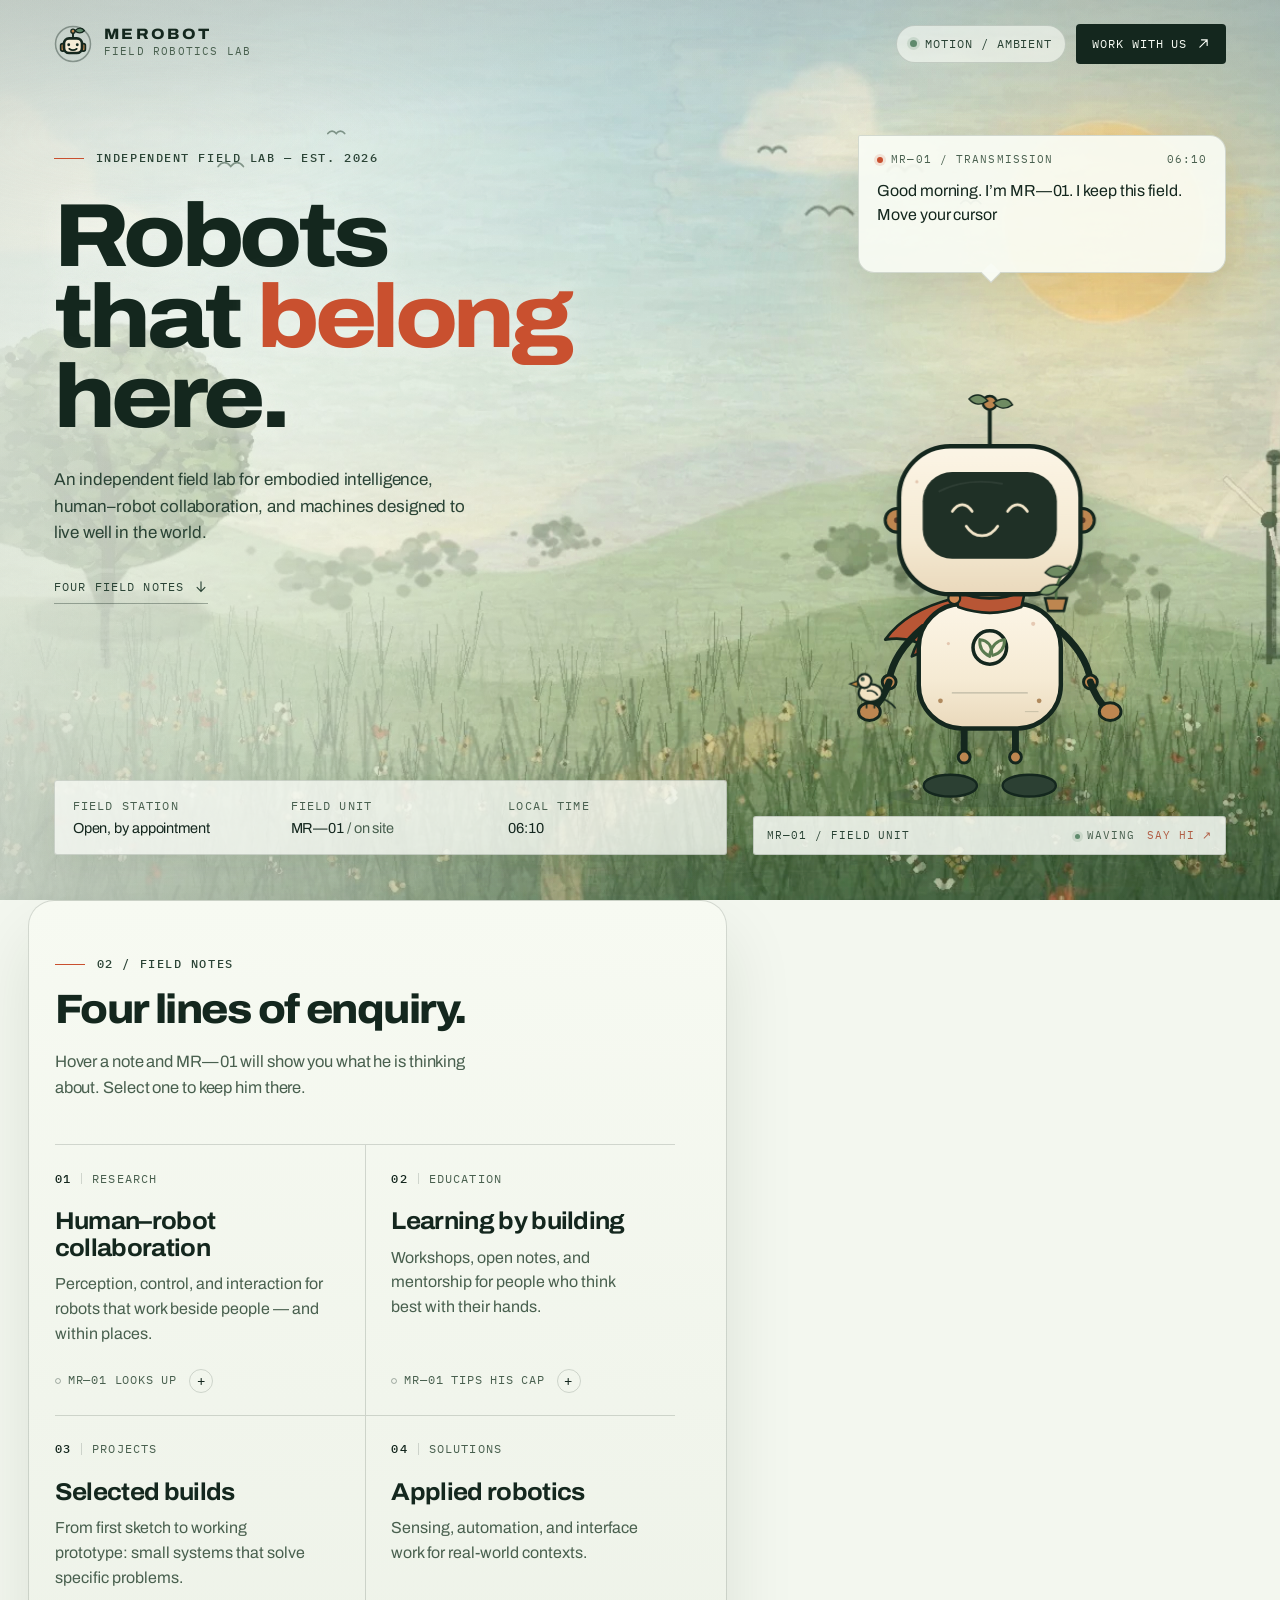
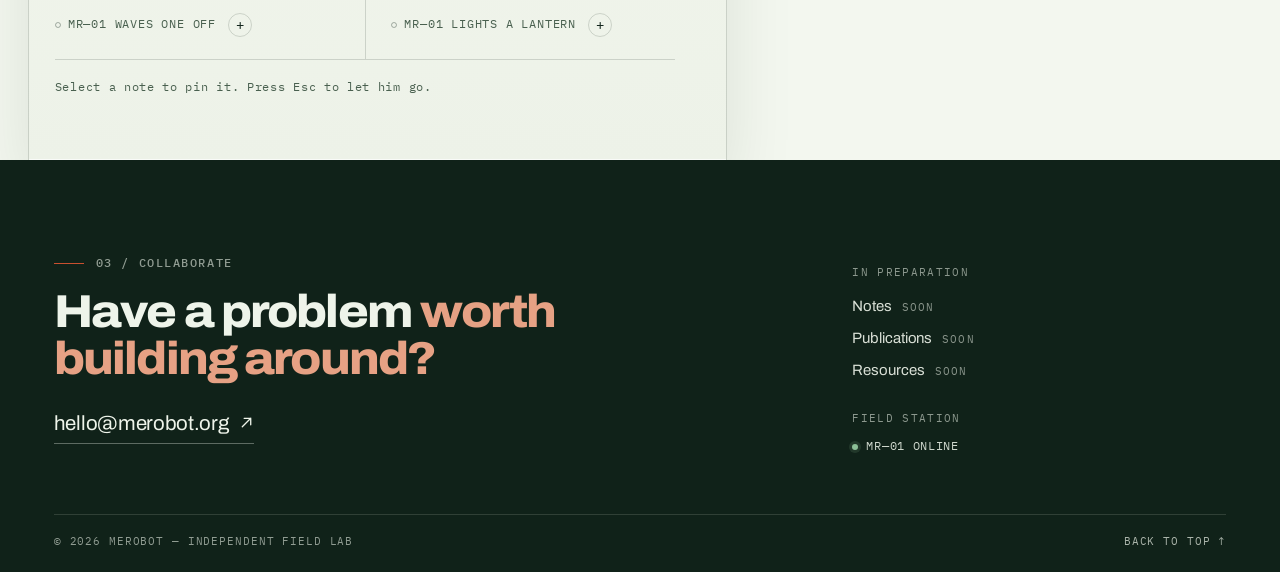
==== commit 3deb087b: "Opt the v6 runtime out of Cloudflare Rocket Loader Add data-cfasync=false to the v6.js tag so Cloudf" ====
--- a/index.html
+++ b/index.html
@@ -32,7 +32,7 @@
   <link rel="preload" as="image" href="/assets/img/meadow-field-1600.webp" imagesrcset="/assets/img/meadow-field-900.webp 900w, /assets/img/meadow-field-1600.webp 1600w" imagesizes="100vw" fetchpriority="high">
   <link rel="stylesheet" href="/assets/css/fonts.css?v=6.0.1">
   <link rel="stylesheet" href="/assets/css/v6.css?v=6.1.4">
-  <script src="/assets/js/v6.js?v=6.1.1" defer></script>
+  <script src="/assets/js/v6.js?v=6.1.2" data-cfasync="false" defer></script>
 </head>
 <body>
   <a class="skip-link" href="#notes">Skip to field notes</a>
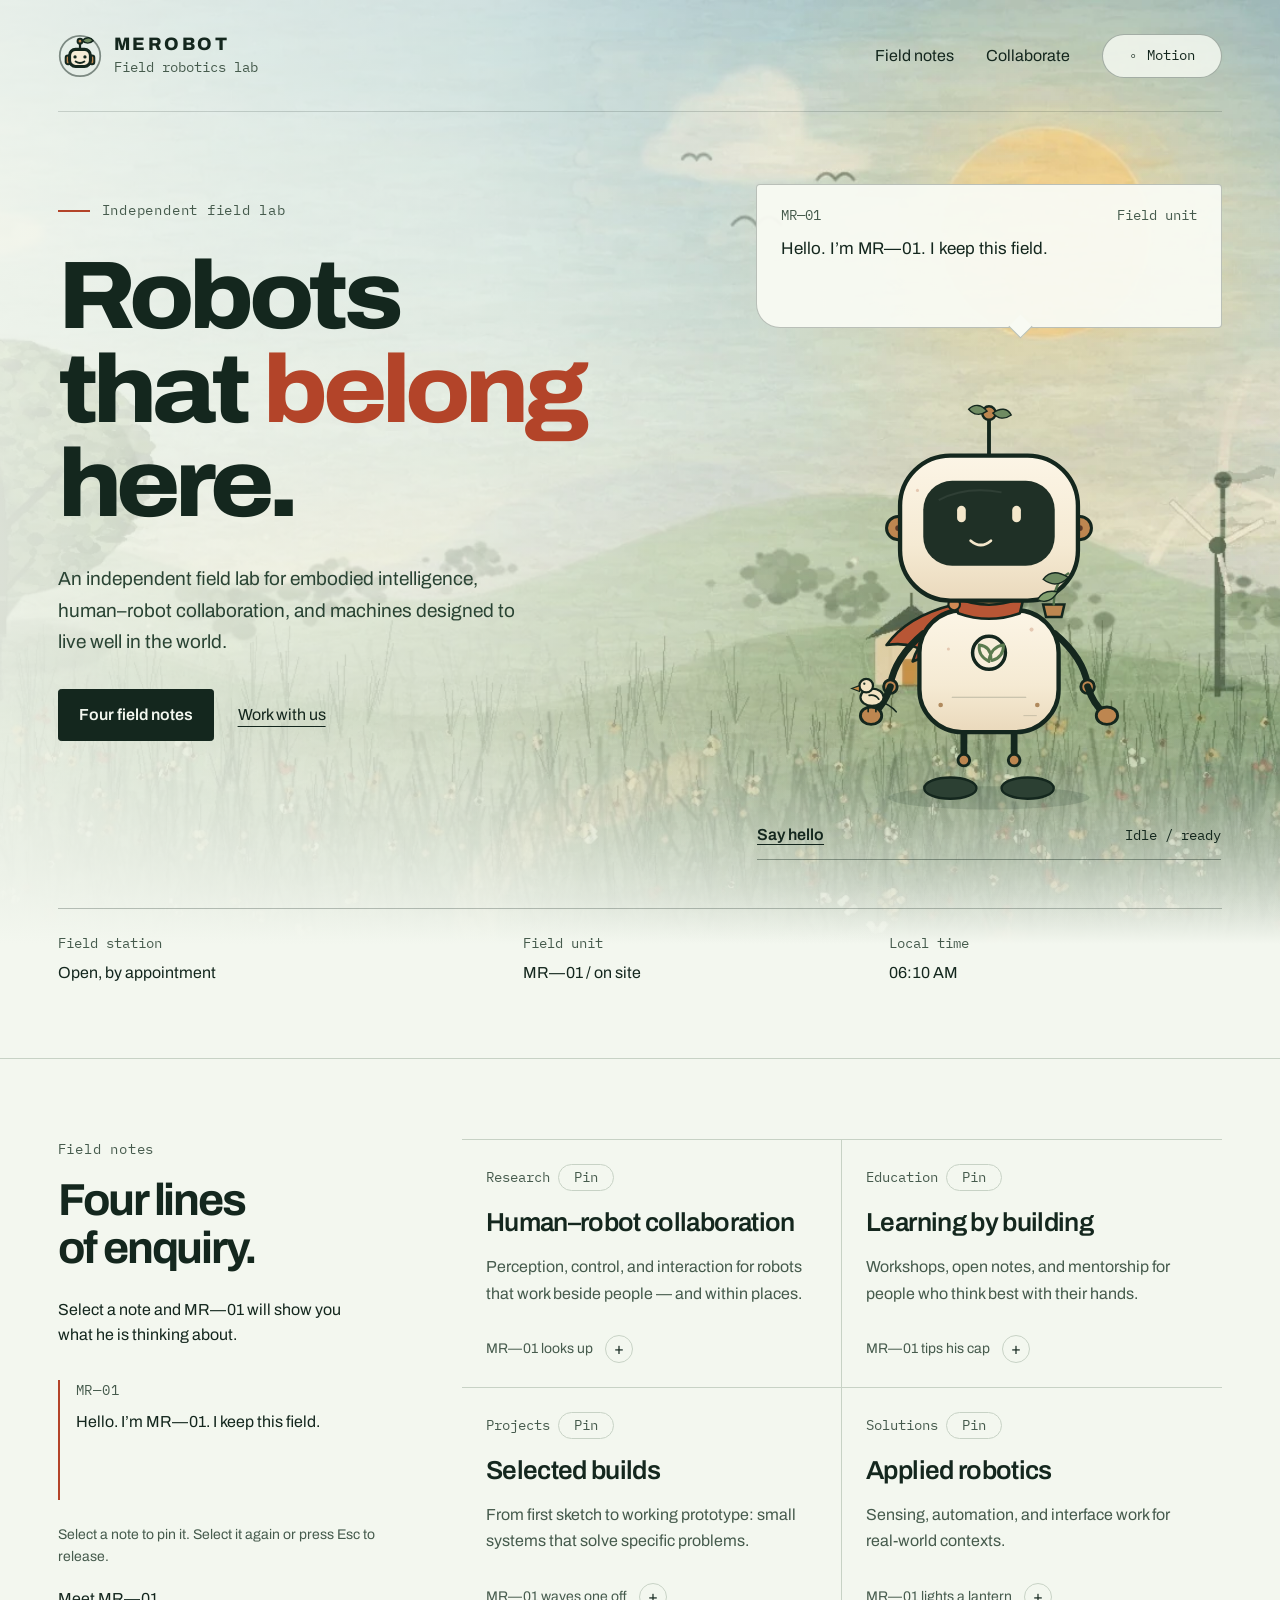
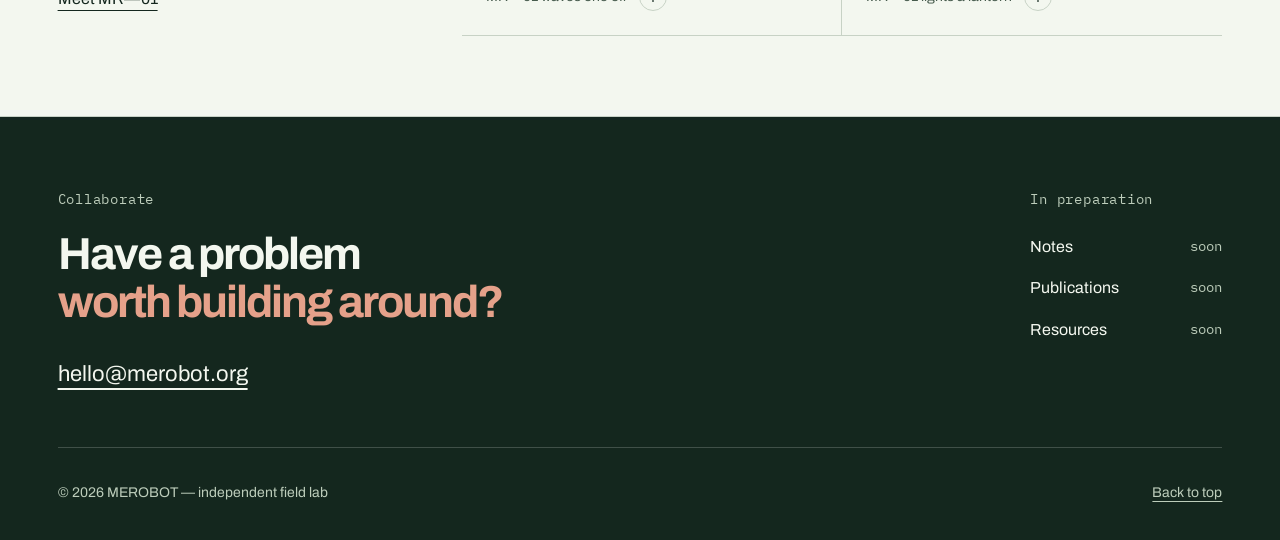
==== commit 18965866: "Publish the static field-station homepage" ====
--- a/index.html
+++ b/index.html
@@ -1,7 +1,8 @@
 <!doctype html>
-<html lang="en" data-motion="ambient">
+<html lang="en" data-motion="calm">
 <head>
   <meta charset="utf-8">
+  <meta http-equiv="Content-Security-Policy" content="default-src 'self'; base-uri 'self'; object-src 'none'; form-action 'self'; img-src 'self'; font-src 'self'; style-src 'self'; style-src-attr 'none'; script-src 'self'; script-src-attr 'none'; connect-src 'self'; manifest-src 'self';">
   <meta name="viewport" content="width=device-width, initial-scale=1">
   <title>MEROBOT — Robots that belong here</title>
   <meta name="description" content="MEROBOT is an independent field lab for embodied intelligence, human–robot collaboration, and machines designed to live well in the world.">
@@ -29,53 +30,21 @@
   <link rel="manifest" href="/site.webmanifest">
   <link rel="preload" href="/assets/fonts/archivo-latin.woff2" as="font" type="font/woff2" crossorigin>
   <link rel="preload" href="/assets/fonts/ibm-plex-mono-400-latin.woff2" as="font" type="font/woff2" crossorigin>
-  <link rel="preload" as="image" href="/assets/img/meadow-field-1600.webp" imagesrcset="/assets/img/meadow-field-900.webp 900w, /assets/img/meadow-field-1600.webp 1600w" imagesizes="100vw" fetchpriority="high">
-  <link rel="stylesheet" href="/assets/css/fonts.css?v=6.0.1">
-  <link rel="stylesheet" href="/assets/css/v6.css?v=6.1.4">
-  <script src="/assets/js/v6.js?v=6.1.2" data-cfasync="false" defer></script>
+  <link rel="stylesheet" href="/assets/css/fonts.css?v=7.0.0">
+  <link rel="stylesheet" href="/assets/css/home.css?v=7.0.0">
+  <link rel="stylesheet" href="/assets/css/robot.css?v=7.0.0">
+  <script src="/assets/js/home.js?v=7.0.0" data-cfasync="false" defer></script>
 </head>
 <body>
-  <a class="skip-link" href="#notes">Skip to field notes</a>
-
+  <a class="skip-link" href="#main">Skip to content</a>
   <div class="world" aria-hidden="true">
-    <img
-      class="world__img"
-      src="/assets/img/meadow-field-1600.webp"
+    <img class="world__img" src="/assets/img/meadow-field-1600.webp"
       srcset="/assets/img/meadow-field-900.webp 900w, /assets/img/meadow-field-1600.webp 1600w"
-      sizes="100vw"
-      width="1600" height="828"
-      alt=""
-      fetchpriority="high"
-      decoding="async">
+      sizes="100vw" width="1600" height="828" alt="" decoding="async">
     <div class="world__veil"></div>
-    <div class="world__sun"></div>
-    <div class="world__haze world__haze--a"></div>
-    <div class="world__haze world__haze--b"></div>
-
-    <svg class="world__birds" viewBox="0 0 1600 320" preserveAspectRatio="xMidYMin slice" focusable="false">
-      <g transform="translate(300 104)">
-        <g class="bird bird--a"><path d="M0 8c5-6 10-6 15 0 5-6 10-6 15 0"/></g>
-      </g>
-      <g transform="translate(430 68)">
-        <g class="bird bird--b"><path d="M0 5c3-4 7-4 10 0 3-4 7-4 10 0"/></g>
-      </g>
-      <g transform="translate(1180 150)">
-        <g class="bird bird--c"><path d="M0 6c4-5 8-5 12 0 4-5 8-5 12 0"/></g>
-      </g>
-      <g class="bird-crossing">
-        <g class="bird"><path d="M0 6c4-5 8-5 12 0 4-5 8-5 12 0"/></g>
-      </g>
-    </svg>
-
-    <div class="world__motes">
-      <span></span><span></span><span></span><span></span><span></span><span></span>
-    </div>
-    <div class="world__grain"></div>
-    <div class="world__vignette"></div>
   </div>
-
   <div class="page">
-    <header class="masthead">
+    <header class="masthead wrap" id="top">
       <a class="brand" href="/" aria-label="MEROBOT — home">
         <svg class="brand__mark" viewBox="0 0 40 40" aria-hidden="true" focusable="false">
           <circle class="brand__ring" cx="20" cy="20" r="18.4"/>
@@ -89,71 +58,36 @@
           <circle class="brand__eye" cx="24.5" cy="20.8" r="1.5"/>
           <path class="brand__mouth" d="M16 25c2.4 1.7 5.6 1.7 8 0"/>
         </svg>
-        <span class="brand__text">
-          <span class="brand__name">MEROBOT</span>
-          <span class="brand__descriptor">Field robotics lab</span>
-        </span>
+        <span class="brand__text"><span class="brand__name">MEROBOT</span><span class="brand__descriptor">Field robotics lab</span></span>
       </a>
-
-      <div class="masthead__end">
-        <button class="motion" type="button" data-motion-toggle aria-pressed="true" aria-label="Ambient motion is on. Turn on calm mode.">
-          <span class="motion__dot" aria-hidden="true"></span>
-          <span class="motion__label"><span class="motion__prefix">Motion / </span><span data-motion-label>Ambient</span></span>
-        </button>
-        <a class="cta" href="mailto:hello@merobot.org" aria-label="Work with MEROBOT — send an email">
-          <span class="cta__long">Work with us</span>
-          <span class="cta__short" aria-hidden="true">Contact</span>
-          <svg viewBox="0 0 16 16" aria-hidden="true" focusable="false">
-            <path d="M3.5 12.5 12.5 3.5M5.5 3.5h7v7"/>
-          </svg>
-        </a>
-      </div>
+      <nav class="navigation" aria-label="Main">
+        <a href="#notes">Field notes</a>
+        <a href="#contact">Collaborate</a>
+      </nav>
+      <button class="motion" type="button" data-motion-toggle aria-pressed="true" aria-label="Calm mode" aria-describedby="motion-help" hidden>
+        <span class="motion__icon" aria-hidden="true">II</span><span data-motion-label>Calm</span>
+      </button>
+      <span class="visually-hidden" id="motion-help">Calm pauses movement. Your system’s reduced motion preference takes priority.</span>
     </header>
 
-    <main class="layout" id="main">
-      <section class="hero" aria-labelledby="hero-title">
-        <p class="eyebrow"><span class="eyebrow__rule" aria-hidden="true"></span>Independent field lab — est. 2026</p>
-        <h1 id="hero-title">
-          <span>Robots</span>
-          <span>that <em>belong</em></span>
-          <span>here.</span>
-        </h1>
-        <p class="hero__intro">An independent field lab for embodied intelligence, human–robot collaboration, and machines designed to live well in the world.</p>
-        <a class="hero__jump" href="#notes">
-          <span>Four field notes</span>
-          <svg viewBox="0 0 16 16" aria-hidden="true" focusable="false"><path d="M8 2v11M3.5 8.5 8 13l4.5-4.5"/></svg>
-        </a>
-
-        <dl class="facts">
-          <div class="facts__item">
-            <dt>Field station</dt>
-            <dd>Open, by appointment</dd>
+    <main id="main" tabindex="-1">
+      <div class="arrival wrap">
+        <section class="hero" aria-labelledby="hero-title">
+          <p class="eyebrow">Independent field lab</p>
+          <h1 id="hero-title"><span>Robots</span> <span>that <em>belong</em></span> <span>here.</span></h1>
+          <p class="hero__intro">An independent field lab for embodied intelligence, human–robot collaboration, and machines designed to live well in the world.</p>
+          <div class="hero__actions">
+            <a class="button button--dark" href="#notes">Four field notes</a>
+            <a class="text-link" href="mailto:hello@merobot.org">Work with us</a>
           </div>
-          <div class="facts__item">
-            <dt>Field unit</dt>
-            <dd>MR—01 <span>/ on site</span></dd>
-          </div>
-          <div class="facts__item">
-            <dt>Local time</dt>
-            <dd><time data-clock>--:--</time></dd>
-          </div>
-        </dl>
-      </section>
-
-      <div class="stage">
-        <aside class="voice" data-voice>
-          <div class="voice__head">
-            <span class="voice__live" aria-hidden="true"></span>
-            <span>MR—01 / transmission</span>
-            <span class="voice__time" data-voice-time>--:--</span>
-          </div>
-          <p class="voice__text" data-voice-text>Hello. I’m MR—01. I keep this field.</p>
-          <p class="visually-hidden" data-voice-live aria-live="polite" aria-atomic="true"></p>
-        </aside>
-
-        <button class="unit" type="button" data-robot aria-label="Say hello to MR—01">
-          <span class="unit__aura" aria-hidden="true"></span>
-          <svg class="robot" data-face="neutral" data-mood="idle" data-act="" viewBox="0 0 480 500" width="480" height="500" aria-hidden="true" focusable="false">
+        </section>
+        <section class="stage" aria-label="Meet MR—01" id="mr01">
+          <aside class="voice" data-voice aria-label="MR—01 says">
+            <p class="voice__head"><span>MR—01</span><span class="voice__caption">Field unit</span></p>
+            <p class="voice__text" data-voice-text>Hello. I’m MR—01. I keep this field.</p>
+          </aside>
+          <button class="unit" type="button" disabled data-robot aria-label="Say hello to MR—01" aria-describedby="robot-hint">
+            <svg class="robot" data-face="neutral" data-mood="idle" data-act="" viewBox="0 0 480 500" width="480" height="500" aria-hidden="true" focusable="false">
             <defs>
               <linearGradient id="shellGrad" x1="0" y1="0" x2="0" y2="1">
                 <stop offset="0" stop-color="#fcf5e6"/>
@@ -334,28 +268,36 @@
               </g>
             </g>
           </svg>
-
-          <span class="unit__bar" aria-hidden="true">
-            <span class="unit__id">MR—01 / field unit</span>
-            <span class="unit__state"><span class="unit__dot"></span><span data-state>Idle / ready</span></span>
-            <span class="unit__hint">Say hi ↗</span>
-          </span>
-        </button>
+            <span class="unit__bar" aria-hidden="true"><span class="unit__hint">Say hello</span><span data-state>Idle / ready</span></span>
+          </button>
+          <p class="visually-hidden" id="robot-hint">Select a field note to see MR—01’s response.</p>
+        </section>
+        <dl class="facts">
+          <div><dt>Field station</dt><dd>Open, by appointment</dd></div>
+          <div><dt>Field unit</dt><dd>MR—01 / on site</dd></div>
+          <div><dt>Local time</dt><dd><time data-clock datetime="18:00">—</time></dd></div>
+        </dl>
       </div>
 
       <section class="notes" id="notes" tabindex="-1" aria-labelledby="notes-title">
-        <div class="notes__head">
-          <p class="eyebrow"><span class="eyebrow__rule" aria-hidden="true"></span>02 / Field notes</p>
-          <h2 id="notes-title">Four lines of enquiry.</h2>
-          <p class="notes__lede" data-notes-lede>Hover a note and MR—01 will show you what he is thinking about. Select one to keep him there.</p>
-        </div>
-
-        <div class="notes__grid" role="group" aria-labelledby="notes-title">
-          <button class="note" type="button" data-mood="research" aria-pressed="false" aria-label="Research — Human–robot collaboration" aria-describedby="note-research-desc">
+        <div class="notes__inner wrap">
+          <noscript><p>JavaScript enables MR—01’s interactions. The four field notes are available below.</p></noscript>
+          <div class="notes__head">
+            <p class="eyebrow">Field notes</p>
+            <h2 id="notes-title">Four lines<br>of enquiry.</h2>
+            <p class="notes__lede">Select a note and MR—01 will show you what he is thinking about.</p>
+            <div class="note-response" id="note-response" role="region" aria-label="MR—01’s response">
+              <p class="eyebrow">MR—01</p>
+              <p data-note-response>Hello. I’m MR—01. I keep this field.</p>
+            </div>
+            <p class="notes__hint" id="notes-help">Select a note to pin it. Select it again or press Esc to release.</p>
+            <a class="text-link" href="#mr01">Meet MR—01</a>
+          </div>
+          <div class="notes__grid" role="group" aria-labelledby="notes-title" aria-describedby="notes-help">
+          <button class="note" type="button" disabled data-mood="research" aria-pressed="false" aria-label="Research — Human–robot collaboration" aria-controls="note-response" aria-describedby="note-research-desc">
             <span class="note__top">
-              <span class="note__num">01</span>
               <span class="note__kind">Research</span>
-              <span class="note__pin" aria-hidden="true">Pinned</span>
+              <span class="note__pin" aria-hidden="true">Pin</span>
             </span>
             <span class="note__title">Human–robot collaboration</span>
             <span class="note__desc" id="note-research-desc">Perception, control, and interaction for robots that work beside people — and within places.</span>
@@ -365,11 +307,10 @@
             </span>
           </button>
 
-          <button class="note" type="button" data-mood="education" aria-pressed="false" aria-label="Education — Learning by building" aria-describedby="note-education-desc">
+          <button class="note" type="button" disabled data-mood="education" aria-pressed="false" aria-label="Education — Learning by building" aria-controls="note-response" aria-describedby="note-education-desc">
             <span class="note__top">
-              <span class="note__num">02</span>
               <span class="note__kind">Education</span>
-              <span class="note__pin" aria-hidden="true">Pinned</span>
+              <span class="note__pin" aria-hidden="true">Pin</span>
             </span>
             <span class="note__title">Learning by building</span>
             <span class="note__desc" id="note-education-desc">Workshops, open notes, and mentorship for people who think best with their hands.</span>
@@ -379,11 +320,10 @@
             </span>
           </button>
 
-          <button class="note" type="button" data-mood="projects" aria-pressed="false" aria-label="Projects — Selected builds" aria-describedby="note-projects-desc">
+          <button class="note" type="button" disabled data-mood="projects" aria-pressed="false" aria-label="Projects — Selected builds" aria-controls="note-response" aria-describedby="note-projects-desc">
             <span class="note__top">
-              <span class="note__num">03</span>
               <span class="note__kind">Projects</span>
-              <span class="note__pin" aria-hidden="true">Pinned</span>
+              <span class="note__pin" aria-hidden="true">Pin</span>
             </span>
             <span class="note__title">Selected builds</span>
             <span class="note__desc" id="note-projects-desc">From first sketch to working prototype: small systems that solve specific problems.</span>
@@ -393,11 +333,10 @@
             </span>
           </button>
 
-          <button class="note" type="button" data-mood="solutions" aria-pressed="false" aria-label="Solutions — Applied robotics" aria-describedby="note-solutions-desc">
+          <button class="note" type="button" disabled data-mood="solutions" aria-pressed="false" aria-label="Solutions — Applied robotics" aria-controls="note-response" aria-describedby="note-solutions-desc">
             <span class="note__top">
-              <span class="note__num">04</span>
               <span class="note__kind">Solutions</span>
-              <span class="note__pin" aria-hidden="true">Pinned</span>
+              <span class="note__pin" aria-hidden="true">Pin</span>
             </span>
             <span class="note__title">Applied robotics</span>
             <span class="note__desc" id="note-solutions-desc">Sensing, automation, and interface work for real-world contexts.</span>
@@ -407,42 +346,25 @@
             </span>
           </button>
         </div>
-
-        <p class="notes__hint" data-notes-hint>Select a note to pin it. Press Esc to let him go.</p>
+        </div>
       </section>
     </main>
 
-    <footer class="footer">
-      <div class="footer__inner">
+    <footer class="footer" id="contact">
+      <div class="footer__inner wrap">
         <div class="footer__lead">
-          <p class="eyebrow"><span class="eyebrow__rule" aria-hidden="true"></span>03 / Collaborate</p>
-          <h2 class="footer__statement">Have a problem <em>worth building around?</em></h2>
-          <a class="footer__mail" href="mailto:hello@merobot.org">hello@merobot.org
-            <svg viewBox="0 0 16 16" aria-hidden="true" focusable="false"><path d="M3.5 12.5 12.5 3.5M5.5 3.5h7v7"/></svg>
-          </a>
+          <p class="eyebrow">Collaborate</p>
+          <h2>Have a problem<br><em>worth building around?</em></h2>
+          <a class="footer__mail" href="mailto:hello@merobot.org">hello@merobot.org</a>
         </div>
-
         <div class="footer__aside">
-          <div>
-            <p class="footer__label">In preparation</p>
-            <ul class="footer__list">
-              <li>Notes <span class="footer__soon">soon</span></li>
-              <li>Publications <span class="footer__soon">soon</span></li>
-              <li>Resources <span class="footer__soon">soon</span></li>
-            </ul>
-          </div>
-          <div>
-            <p class="footer__label">Field station</p>
-            <p class="footer__status">MR—01 online</p>
-          </div>
+          <p class="eyebrow">In preparation</p>
+          <ul><li>Notes <span>soon</span></li><li>Publications <span>soon</span></li><li>Resources <span>soon</span></li></ul>
         </div>
-      </div>
-
-      <div class="footer__base">
-        <span>© 2026 MEROBOT — independent field lab</span>
-        <a href="#main">Back to top ↑</a>
+        <div class="footer__base"><span>© 2026 MEROBOT — independent field lab</span><a href="#top">Back to top</a></div>
       </div>
     </footer>
   </div>
+  <p class="visually-hidden" data-voice-live role="status" aria-live="polite" aria-atomic="true"></p>
 </body>
 </html>
--- a/assets/css/home.css
+++ b/assets/css/home.css
@@ -0,0 +1,194 @@
+/* MEROBOT — arrival, enquiry, collaboration. Local fonts, intrinsic layout. */
+:root {
+  --paper: #f3f7ef;
+  --ink: #14271e;
+  --muted: #465b4d;
+  --coral: #b34429;
+  --rule: #c7d2c5;
+  --sans: "Archivo", "Helvetica Neue", Arial, sans-serif;
+  --mono: "IBM Plex Mono", monospace;
+  --gutter: clamp(1.25rem, 4.5vw, 4.5rem);
+}
+* { box-sizing: border-box; }
+html { background: var(--paper); scroll-behavior: auto; -webkit-text-size-adjust: 100%; }
+body { margin: 0; color: var(--ink); font: 1rem/1.6 var(--sans); -webkit-font-smoothing: antialiased; }
+h1, h2, p, dl, dd { margin: 0; }
+button, a { -webkit-tap-highlight-color: transparent; touch-action: manipulation; }
+button { font: inherit; color: inherit; }
+button:enabled { cursor: pointer; }
+a { color: inherit; }
+svg, img { display: block; max-width: 100%; }
+[hidden] { display: none !important; }
+::selection { background: #d4e0ca; color: var(--ink); }
+:focus-visible { outline: 3px solid var(--coral); outline-offset: 5px; }
+main:focus, section[tabindex]:focus { outline: none; }
+section[id], footer[id] { scroll-margin-top: 2rem; }
+.visually-hidden { position: absolute; width: 1px; height: 1px; padding: 0; margin: -1px; overflow: hidden; clip-path: inset(50%); white-space: nowrap; border: 0; }
+.skip-link { position: fixed; z-index: 20; top: 1rem; left: 1rem; padding: .75rem 1rem; background: var(--ink); color: white; transform: translateY(-200%); }
+.skip-link:focus { transform: none; }
+.wrap { width: min(100% - 2 * var(--gutter), 90rem); margin-inline: auto; }
+.world { position: absolute; inset: 0 0 auto; height: 59rem; overflow: hidden; pointer-events: none; background: #dce8dd; }
+.world__img { width: 100%; height: 100%; object-fit: cover; object-position: 65% 55%; }
+.world__veil { position: absolute; inset: 0; background: linear-gradient(90deg, #f3f7efdc, #f3f7ef90 37%, #f3f7ef05 70%), linear-gradient(0deg, var(--paper), transparent 24%); }
+.page { position: relative; }
+.masthead { min-height: 7rem; display: flex; align-items: center; gap: 2rem; border-bottom: 1px solid #14271e2b; }
+.brand { display: inline-flex; align-items: center; gap: .75rem; text-decoration: none; }
+.brand__mark { width: 2.75rem; height: 2.75rem; flex: none; }
+.brand__text { display: grid; gap: .125rem; }
+.brand__name { font-weight: 800; font-size: 1.125rem; letter-spacing: .14em; line-height: 1.2; }
+.brand__descriptor { font: .875rem/1.4 var(--mono); color: var(--muted); }
+.brand__ring, .brand__antenna-stem, .brand__leaf, .brand__ear, .brand__head, .brand__mouth { fill: none; stroke: var(--ink); stroke-linecap: round; stroke-linejoin: round; }
+.brand__ring { stroke-width: 1.6; opacity: .5; }
+.brand__antenna-stem { stroke-width: 2; }
+.brand__leaf { fill: #6f8b62; stroke-width: 1.4; }
+.brand__ear, .brand__antenna-ball { fill: #bd8650; stroke: var(--ink); stroke-width: 1.8; }
+.brand__head { fill: #f6ecd7; stroke-width: 2.8; }
+.brand__eye { fill: var(--ink); }
+.brand__mouth { stroke-width: 1.7; }
+.navigation { display: flex; gap: 2rem; margin-left: auto; }
+.navigation a { min-height: 2.75rem; display: inline-flex; align-items: center; text-decoration-thickness: 1px; text-underline-offset: .35rem; text-decoration-color: transparent; }
+.navigation a:hover { text-decoration-color: currentColor; }
+.motion { display: inline-flex; align-items: center; justify-content: center; gap: .6rem; min-height: 2.75rem; min-width: 7.5rem; padding: .5rem .875rem; border: 1px solid #14271e55; border-radius: 2rem; background: #f3f7efdc; font: .875rem/1.5 var(--mono); }
+.motion:hover { background: white; }
+.motion:disabled { cursor: default; opacity: 1; }
+.motion__icon { font-family: var(--sans); font-size: 1rem; font-weight: 700; letter-spacing: .06em; }
+.arrival { display: grid; grid-template-columns: repeat(12, minmax(0, 1fr)); gap: 2rem; padding-top: 4.5rem; padding-bottom: 3rem; }
+.hero { grid-column: span 7; padding-top: 1rem; }
+.eyebrow { font: .875rem/1.5 var(--mono); color: var(--muted); letter-spacing: .055em; }
+.hero > .eyebrow { display: flex; align-items: center; gap: .75rem; }
+.hero > .eyebrow::before { content: ""; width: 2rem; height: 2px; background: var(--coral); }
+h1 { margin-top: 1.75rem; font-size: clamp(4rem, 7.5vw, 7.5rem); font-weight: 800; font-stretch: 108%; letter-spacing: -.055em; line-height: .98; }
+h1 span { display: block; }
+h1 em { color: var(--coral); font-style: normal; }
+.hero__intro { margin-top: 2rem; max-width: 42ch; font-size: 1.1875rem; line-height: 1.65; color: #294333; text-wrap: pretty; }
+.hero__actions { margin-top: 2rem; display: flex; align-items: center; flex-wrap: wrap; gap: 1.5rem; }
+.button { min-height: 3.25rem; display: inline-flex; align-items: center; justify-content: center; padding: .75rem 1.25rem; border: 1px solid var(--ink); border-radius: .2rem; text-decoration: none; font-weight: 600; }
+.button--dark { background: var(--ink); color: var(--paper); }
+.button--dark:hover { background: #2a4835; }
+.text-link { display: inline-flex; align-items: center; min-height: 2.75rem; width: fit-content; text-underline-offset: .35em; }
+.text-link:hover { color: var(--coral); }
+.stage { grid-column: span 5; display: flex; flex-direction: column; align-items: center; min-width: 0; }
+.voice { position: relative; align-self: stretch; padding: 1.25rem 1.5rem; border: 1px solid #14271e45; border-radius: .25rem .25rem .25rem 1.5rem; background: #f8faf3f5; min-height: 9rem; }
+.voice::after { content: ""; position: absolute; bottom: -.5rem; left: 55%; width: 1rem; height: 1rem; background: #f8faf3; border-right: 1px solid #14271e45; border-bottom: 1px solid #14271e45; transform: rotate(45deg); }
+.voice__head { display: flex; align-items: center; justify-content: space-between; gap: 1rem; font: .875rem/1.5 var(--mono); color: var(--muted); }
+.voice__text { margin-top: .625rem; font-size: 1.0625rem; line-height: 1.55; }
+.unit { width: min(100%, 29rem); padding: 0; background: none; border: 0; border-radius: .3rem; text-align: left; }
+.robot { width: 100%; height: auto; color: var(--ink); overflow: visible; }
+.unit__bar { display: flex; align-items: center; justify-content: space-between; flex-wrap: wrap; gap: .5rem 1rem; padding: .75rem 0; border-bottom: 1px solid #14271e65; font: .875rem/1.5 var(--mono); }
+.unit__hint { font-family: var(--sans); font-size: 1rem; font-weight: 600; text-decoration: underline; text-underline-offset: .25em; }
+.unit:hover .unit__hint { color: var(--coral); }
+html:not([data-enhanced]) .unit__hint,
+html:not([data-enhanced]) .note__pin,
+html:not([data-enhanced]) .note__mark,
+html:not([data-enhanced]) .notes__hint,
+html:not([data-enhanced]) .note-response { display: none; }
+noscript { grid-column: 1 / -1; }
+.facts { grid-column: 1 / -1; display: grid; grid-template-columns: 1.3fr 1fr 1fr; gap: 2rem; padding: 1.5rem 0; margin-top: 1rem; border-top: 1px solid #14271e45; }
+.facts dt { font: .875rem/1.5 var(--mono); color: var(--muted); margin-bottom: .375rem; }
+.facts dd { font-size: 1rem; }
+time { font-variant-numeric: tabular-nums; }
+.notes { background: var(--paper); border-block: 1px solid var(--rule); }
+.notes__inner { display: grid; grid-template-columns: repeat(12, minmax(0, 1fr)); gap: 3rem; padding-block: 5rem; }
+.notes__head { grid-column: span 4; display: flex; flex-direction: column; align-items: start; }
+h2 { font-size: clamp(2.5rem, 3.5vw, 3.5rem); letter-spacing: -.045em; font-weight: 700; line-height: 1.08; }
+.notes h2 { margin-top: 1rem; }
+.notes__lede { margin-top: 1.5rem; max-width: 32ch; }
+.notes__hint { margin-block: 1.5rem .5rem; font-size: .875rem; color: var(--muted); }
+.note-response { border-left: 2px solid var(--coral); padding-left: 1rem; margin-top: 2rem; min-height: 7.5rem; }
+.note-response > p + p { margin-top: .5rem; }
+.notes__grid { grid-column: span 8; display: grid; grid-template-columns: repeat(2, minmax(0, 1fr)); border-top: 1px solid var(--rule); }
+.note { position: relative; display: flex; flex-direction: column; gap: 1rem; min-width: 0; padding: 1.5rem; border: 0; border-bottom: 1px solid var(--rule); border-radius: 0; background: transparent; text-align: left; }
+.note:nth-child(odd) { border-right: 1px solid var(--rule); }
+.note__top { display: flex; align-items: center; justify-content: space-between; gap: .5rem; font: .875rem/1.5 var(--mono); color: var(--muted); }
+.note__pin { display: inline-block; min-width: 3.5rem; padding: .125rem .5rem; border: 1px solid var(--rule); border-radius: 1rem; text-align: center; }
+.note__title { display: block; font-size: 1.625rem; font-weight: 600; letter-spacing: -.025em; line-height: 1.2; text-wrap: pretty; }
+.note__desc { display: block; color: var(--muted); font-size: 1rem; line-height: 1.65; }
+.note__foot { margin-top: auto; display: flex; align-items: center; justify-content: space-between; gap: .75rem; padding-top: .75rem; }
+.note__response { font-size: .875rem; color: var(--muted); }
+.note__mark { flex: none; display: inline-flex; align-items: center; justify-content: center; width: 1.75rem; height: 1.75rem; border: 1px solid var(--rule); border-radius: 50%; }
+.note[data-preview="true"] { background: #e7eee2; }
+.note[aria-pressed="true"] { background: #e2ebdb; box-shadow: inset 3px 0 0 var(--coral); }
+.note[aria-pressed="true"] .note__pin { background: var(--ink); border-color: var(--ink); color: white; }
+.note:focus-visible { outline-offset: -4px; z-index: 1; }
+.footer { color: #f3f7ef; background: #14271e; }
+.footer__inner { display: grid; grid-template-columns: 2fr 1fr; gap: 3rem; padding-top: 4.5rem; }
+.footer .eyebrow { color: #bdcdbb; }
+.footer h2 { margin-top: 1.25rem; max-width: 24ch; }
+.footer em { font-style: normal; color: #e5a18a; }
+.footer__mail { display: inline-flex; align-items: center; min-height: 3rem; margin-top: 1.5rem; font-size: 1.375rem; text-underline-offset: .3em; overflow-wrap: anywhere; }
+.footer__aside { justify-self: end; min-width: 12rem; }
+.footer ul { padding: 0; margin: 1rem 0 0; list-style: none; }
+.footer li { display: flex; justify-content: space-between; gap: 2rem; padding-block: .5rem; }
+.footer li span { font: .875rem/1.8 var(--mono); color: #bdcdbb; }
+.footer__base { grid-column: 1 / -1; padding-block: 1.5rem; display: flex; justify-content: space-between; gap: 1rem; flex-wrap: wrap; align-items: center; border-top: 1px solid #ffffff30; font-size: .875rem; color: #bdcdbb; }
+.footer__base a { display: inline-flex; align-items: center; min-height: 2.75rem; text-underline-offset: .3em; }
+@media (min-width: 56.25rem) {
+  .notes__head { position: sticky; top: 2rem; align-self: start; }
+}
+@media (max-width: 75rem) {
+  .masthead { gap: 1.25rem; }
+  .navigation { gap: 1.25rem; }
+  .arrival { gap: 1.5rem; padding-top: 3rem; }
+  .notes__inner { gap: 2rem; }
+  .notes__head { grid-column: span 4; }
+  .notes__grid { grid-column: span 8; }
+  .note { padding: 1.25rem; }
+}
+@media (max-width: 56.25rem) {
+  .arrival { grid-template-columns: repeat(2, minmax(0, 1fr)); }
+  .hero, .stage { grid-column: span 1; }
+  h1 { font-size: clamp(3.25rem, 7.5vw, 4.75rem); }
+  .hero__intro { font-size: 1.0625rem; }
+  .notes__inner { grid-template-columns: 1fr; padding-block: 3rem; }
+  .notes__head, .notes__grid { grid-column: 1; }
+  .notes__head { display: grid; grid-template-columns: 1fr 1fr; gap: 0 2rem; }
+  .notes__head > .eyebrow, .notes__head h2, .notes__lede { grid-column: 1; }
+  .note-response { grid-column: 2; grid-row: 1 / span 3; margin-top: 0; align-self: center; }
+  .notes__hint, .notes__head > .text-link { grid-column: 1 / -1; }
+}
+@media (max-width: 43.75rem) {
+  .masthead { flex-wrap: wrap; justify-content: space-between; padding-block: 1rem; gap: 1rem; min-height: 0; }
+  .brand__mark { width: 2.25rem; height: 2.25rem; }
+  .brand__name { font-size: 1rem; }
+  .brand__descriptor { font-size: .875rem; letter-spacing: -.02em; }
+  .navigation { order: 3; width: 100%; margin-left: 0; justify-content: space-between; border-top: 1px solid #14271e25; padding-top: .5rem; }
+  .motion { min-width: 6.5rem; }
+  .arrival { grid-template-columns: 1fr; gap: 2rem; padding-top: 2rem; padding-bottom: 1rem; }
+  .hero { grid-column: 1; padding: 0; }
+  h1 { font-size: clamp(3.25rem, 13.2vw, 5rem); line-height: 1; margin-top: 1.5rem; }
+  .hero__intro { font-size: 1.125rem; line-height: 1.6; margin-top: 1.5rem; }
+  .hero__actions { gap: 1.25rem; margin-top: 1.5rem; }
+  .stage { grid-column: 1; width: 100%; max-width: 29rem; justify-self: center; flex-direction: column-reverse; }
+  .voice { min-height: 8.5rem; padding: 1rem 1.25rem; border-radius: .25rem .25rem 1.5rem .25rem; }
+  .voice::after { display: none; }
+  .unit { width: min(100%, 23rem); }
+  .world { height: 87rem; }
+  .world__img { object-position: 60% 50%; }
+  .world__veil { background: linear-gradient(180deg, #f3f7efb8, #f3f7ef72 35%, #f3f7ef05 70%, var(--paper)); }
+  .facts { grid-template-columns: 1fr; gap: 1rem; margin: 0; padding-block: 1.5rem; }
+  .facts > div { display: flex; justify-content: space-between; gap: 1rem; align-items: baseline; }
+  .facts dt { margin: 0; }
+  .facts dd { text-align: right; }
+  .notes__head { display: flex; gap: 0; }
+  .notes__grid { grid-template-columns: 1fr; }
+  .notes__lede { margin-top: 1rem; }
+  .note-response { margin-top: 1.5rem; min-height: 6rem; }
+  .notes__hint { margin-top: 1rem; }
+  .note { padding: 1.5rem 0; }
+  .note:nth-child(odd) { border-right: 0; }
+  .note[data-preview="true"], .note[aria-pressed="true"] { padding-inline: 1rem; }
+  .note__title { font-size: 1.625rem; }
+  .footer__inner { grid-template-columns: 1fr; gap: 2.5rem; padding-top: 3rem; }
+  .footer__aside { justify-self: start; width: 100%; }
+  .footer h2 { font-size: 2.5rem; }
+  .footer__base { gap: .5rem; }
+}
+@media (prefers-reduced-motion: reduce) {
+  *, *::before, *::after { animation: none !important; transition: none !important; scroll-behavior: auto !important; }
+}
+html[data-motion="calm"] *, html[data-motion="calm"] *::before, html[data-motion="calm"] *::after { animation: none !important; transition: none !important; }
+@media (forced-colors: active) {
+  .note[aria-pressed="true"] { outline: 3px solid Highlight; outline-offset: -4px; }
+  .world { display: none; }
+  .motion, .button { border: 1px solid ButtonText; }
+}
--- a/assets/css/robot.css
+++ b/assets/css/robot.css
@@ -0,0 +1,483 @@
+/* Original MR—01 illustration styles, retained from v6. No perpetual loops. */
+.robot__shadow { fill: #23392b; opacity: .16; }
+.robot .robot-limb {
+  fill: none;
+  stroke: currentColor;
+  stroke-width: 7;
+  stroke-linecap: round;
+  stroke-linejoin: round;
+}
+
+.robot .shell {
+  fill: url("#shellGrad");
+  stroke: currentColor;
+  stroke-width: 4.5;
+  stroke-linejoin: round;
+}
+
+.robot .neck {
+  fill: #bd8650;
+  stroke: currentColor;
+  stroke-width: 4;
+}
+
+.robot .joint,
+.robot .hand {
+  fill: #bd8650;
+  stroke: currentColor;
+  stroke-width: 3;
+}
+
+.robot .foot {
+  fill: #2c4033;
+  stroke: currentColor;
+  stroke-width: 2.4;
+}
+
+.robot .ear {
+  fill: #bd8650;
+  stroke: currentColor;
+  stroke-width: 3.1;
+}
+
+.robot .ear-dot {
+  fill: #5d3b28;
+}
+
+.robot .visor {
+  fill: #1f3026;
+}
+
+.robot .body-dial {
+  fill: #f7eedb;
+  stroke: currentColor;
+  stroke-width: 3.6;
+}
+
+.robot .body-leaf {
+  fill: none;
+  stroke: #5b7b50;
+  stroke-width: 3;
+  stroke-linecap: round;
+  stroke-linejoin: round;
+}
+
+.robot .rivet {
+  fill: #b08a5e;
+}
+
+.robot .patina {
+  fill: #a95433;
+  opacity: 0.26;
+}
+
+.robot .scratch,
+.robot .body-seam,
+.robot .lens-handle,
+.robot .lens-vein,
+.robot .cap-line,
+.robot .cap-tassel,
+.robot .plane-fold,
+.robot .plane-trail,
+.robot .lantern-cap,
+.robot .lantern-base,
+.robot .lantern-rib,
+.robot .lantern-tassel,
+.robot .lantern-line,
+.robot .bird-tail,
+.robot .bird-wing,
+.robot .bird-foot,
+.robot .plant-stem {
+  fill: none;
+  stroke-linecap: round;
+}
+
+.robot .scratch {
+  stroke: currentColor;
+  stroke-width: 1;
+  opacity: 0.18;
+}
+
+.robot .body-seam {
+  stroke: currentColor;
+  stroke-width: 1.2;
+  opacity: 0.24;
+}
+
+.robot .antenna-stem {
+  fill: none;
+  stroke: currentColor;
+  stroke-width: 4;
+  stroke-linecap: round;
+}
+
+.robot .antenna-bulb {
+  fill: #bd8650;
+  stroke: currentColor;
+  stroke-width: 2.5;
+}
+
+.robot .antenna-leaf {
+  fill: #6f8b62;
+  stroke: currentColor;
+  stroke-width: 1.5;
+}
+
+.robot .antenna {
+  transform-box: view-box;
+  transform-origin: 240px 132px;
+}
+
+.robot[data-mood="education"] .antenna {
+  opacity: 0;
+}
+
+.robot .scarf {
+  fill: #b85635;
+  stroke: currentColor;
+  stroke-width: 2.7;
+  stroke-linejoin: round;
+}
+
+.robot .scarf--two {
+  fill: #9f482d;
+}
+
+.robot .scarf-knot {
+  fill: #d08a54;
+  stroke: currentColor;
+  stroke-width: 2.2;
+}
+
+.scarf-tails {
+  transform-box: view-box;
+  transform-origin: 204px 286px;
+}
+
+.robot .plant {
+  transform-box: view-box;
+  transform-origin: 307px 286px;
+}
+
+.robot .plant-cup {
+  fill: #bd8650;
+  stroke: currentColor;
+  stroke-width: 2.6;
+}
+
+.robot .plant-stem {
+  stroke: #4f6f48;
+  stroke-width: 2.6;
+}
+
+.robot .plant-leaf {
+  fill: #6f8b62;
+  stroke: currentColor;
+  stroke-width: 1.4;
+}
+
+.robot .plant-leaf--small {
+  fill: #83a06f;
+}
+
+.robot .bird {
+  transform-box: view-box;
+  transform-origin: 118px 392px;
+}
+
+.robot .bird-body,
+.robot .bird-head {
+  fill: #f2e3c3;
+  stroke: currentColor;
+  stroke-width: 2.3;
+}
+
+.robot .bird-tail,
+.robot .bird-wing,
+.robot .bird-foot {
+  stroke: currentColor;
+  stroke-width: 1.7;
+}
+
+.robot .bird-beak {
+  fill: #c58a43;
+  stroke: currentColor;
+  stroke-width: 1.2;
+}
+
+.robot .bird-eye {
+  fill: #22362b;
+}
+
+/* Faces -------------------------------------------------------------------- */
+
+.robot .face {
+  opacity: 0;
+  transition: opacity 0.12s ease;
+}
+
+.robot[data-face="neutral"] .face--neutral,
+.robot[data-face="curious"] .face--curious,
+.robot[data-face="happy"] .face--happy,
+.robot[data-face="excited"] .face--excited,
+.robot[data-face="wink"] .face--wink,
+.robot[data-face="sleepy"] .face--sleepy {
+  opacity: 1;
+}
+
+.robot .eye {
+  fill: #f4e7cb;
+}
+
+.robot .mouth {
+  fill: none;
+  stroke: #f4e7cb;
+  stroke-width: 2.8;
+  stroke-linecap: round;
+}
+
+.robot .happy-eye {
+  fill: none;
+  stroke: #f4e7cb;
+  stroke-width: 2.8;
+  stroke-linecap: round;
+}
+
+.robot .brow {
+  fill: none;
+  stroke: #f4e7cb;
+  stroke-width: 1.4;
+  stroke-linecap: round;
+  opacity: 0.5;
+}
+
+.robot .mouth-o {
+  fill: none;
+  stroke: #f4e7cb;
+  stroke-width: 2.4;
+}
+
+.robot .mouth-fill {
+  fill: #f4e7cb;
+}
+
+.robot .eye-shine {
+  fill: #1f3026;
+  opacity: 0.42;
+}
+
+.robot .visor-gloss {
+  fill: none;
+  stroke: #fff;
+  stroke-width: 2;
+  opacity: 0.07;
+}
+
+.robot .eye-blink,
+.robot .happy-eye,
+.robot .eye {
+  transform-box: fill-box;
+  transform-origin: center;
+}
+
+/* Arms --------------------------------------------------------------------- */
+
+.robot .arm--left,
+.robot .arm--right {
+  transform-box: view-box;
+}
+
+.robot .arm--left {
+  transform-origin: 172px 316px;
+}
+
+.robot .arm--right {
+  transform-origin: 308px 316px;
+}
+
+.robot[data-mood="projects"] .arm--right {
+  transform: rotate(-104deg);
+}
+
+.robot[data-mood="projects"] .arm--right .hand {
+  transform-box: fill-box;
+  transform-origin: center;
+}
+
+/* Accessories -------------------------------------------------------------- */
+
+.robot .acc {
+  opacity: 0;
+  pointer-events: none;
+  transition: opacity 0.2s ease;
+}
+
+.robot[data-mood="research"] .acc--lens,
+.robot[data-mood="education"] .acc--cap,
+.robot[data-mood="projects"] .acc--plane,
+.robot[data-mood="solutions"] .acc--lantern {
+  opacity: 1;
+}
+
+.robot .lens-float {
+  transform-box: view-box;
+  transform-origin: 368px 180px;
+}
+
+.robot .lens-glass {
+  fill: rgba(251, 243, 225, 0.18);
+  stroke: currentColor;
+  stroke-width: 3;
+}
+
+.robot .lens-handle {
+  stroke: currentColor;
+  stroke-width: 3;
+}
+
+.robot .lens-vein {
+  stroke: currentColor;
+  stroke-width: 1.4;
+  opacity: 0.6;
+}
+
+.robot .lens-leaf {
+  fill: #7f9a6d;
+  stroke: currentColor;
+  stroke-width: 1.5;
+}
+
+.robot .firefly {
+  fill: #e8c77f;
+  opacity: 0.8;
+}
+
+.robot .acc--cap {
+  transform: translateY(-30px) rotate(-9deg);
+  transform-box: view-box;
+  transform-origin: 240px 112px;
+  transition:
+    transform 0.5s cubic-bezier(0.18, 1.45, 0.38, 1),
+    opacity 0.15s ease;
+}
+
+.robot[data-mood="education"] .acc--cap {
+  opacity: 1;
+  transform: translateY(0) rotate(-3deg);
+}
+
+.robot .cap-top {
+  fill: #1e3329;
+}
+
+.robot .cap-base {
+  fill: #2a3f31;
+}
+
+.robot .cap-line,
+.robot .cap-tassel {
+  stroke: #d2a04a;
+  stroke-width: 2.4;
+}
+
+.robot .cap-button,
+.robot .cap-tassel-end {
+  fill: #d2a04a;
+}
+
+.robot .plane-body {
+  fill: #fbf3e1;
+  stroke: currentColor;
+  stroke-width: 2.6;
+  stroke-linejoin: round;
+}
+
+.robot .plane-fold {
+  stroke: currentColor;
+  stroke-width: 1.5;
+}
+
+.robot .plane-trail {
+  stroke: #d2a04a;
+  stroke-width: 1.6;
+  stroke-dasharray: 5 7;
+  opacity: 0.7;
+}
+
+.robot .plane {
+  transform-box: view-box;
+  transform-origin: 380px 160px;
+}
+
+.robot .lantern-glow {
+  fill: #f2ce7e;
+  opacity: 0.26;
+  filter: blur(8px);
+}
+
+.robot .lantern-body {
+  fill: #e8c37a;
+  stroke: currentColor;
+  stroke-width: 2.5;
+}
+
+.robot .lantern-cap,
+.robot .lantern-base,
+.robot .lantern-rib {
+  stroke: currentColor;
+  stroke-width: 2;
+}
+
+.robot .lantern-tassel {
+  stroke: #a95433;
+  stroke-width: 2.2;
+}
+
+.robot .lantern-line {
+  stroke: currentColor;
+  stroke-width: 1.4;
+  stroke-dasharray: 3 4;
+  opacity: 0.55;
+}
+
+.robot .lantern-sway {
+  transform-box: view-box;
+  transform-origin: 372px 136px;
+}
+
+/* Quantized gaze: attributes select authored CSS; JS never writes inline styles.
+   Maximum eye offset 3px, head rotation 1.2deg, with a 48px pointer dead zone. */
+.head-tilt { transform-box: view-box; transform-origin: 240px 282px; }
+.robot[data-gaze^="left"] .head-tilt { transform: rotate(-1.2deg); }
+.robot[data-gaze^="right"] .head-tilt { transform: rotate(1.2deg); }
+.robot[data-gaze^="left"] .eye-track { transform: translateX(-3px); }
+.robot[data-gaze^="right"] .eye-track { transform: translateX(3px); }
+.robot[data-gaze$="up"] .eye-track { translate: 0 -2px; }
+.robot[data-gaze$="down"] .eye-track { translate: 0 2px; }
+html[data-motion="motion"]:not([data-paused]) .head-tilt,
+html[data-motion="motion"]:not([data-paused]) .eye-track { transition: transform .25s ease-out, translate .25s ease-out; }
+@keyframes mr-wave {
+  0%, 100% { transform: rotate(0); }
+  25%, 65% { transform: rotate(-100deg); }
+  45% { transform: rotate(-80deg); }
+}
+@keyframes mr-blink {
+  0%, 100% { transform: scaleY(1); }
+  45%, 60% { transform: scaleY(.08); }
+}
+@keyframes mr-listen {
+  0%, 100% { transform: rotate(0); }
+  45% { transform: rotate(3deg); }
+  70% { transform: rotate(-2deg); }
+}
+html[data-motion="motion"]:not([data-paused]) .robot[data-act="wave"] .arm--right { animation: mr-wave 1.5s ease-in-out both; }
+html[data-motion="motion"]:not([data-paused]) .robot[data-act="blink"] .eye-blink,
+html[data-motion="motion"]:not([data-paused]) .robot[data-act="blink"] .happy-eye { animation: mr-blink .2s ease-in-out; }
+html[data-motion="motion"]:not([data-paused]) .robot[data-act="listen"] .antenna { animation: mr-listen 1.5s ease-in-out; }
+html[data-motion="calm"] .head-tilt,
+html[data-motion="calm"] .eye-track { transform: none; translate: none; }
+html[data-paused] .robot * { animation: none; transition: none; }
+@media (prefers-reduced-motion: reduce) {
+  .robot * { animation: none !important; transition: none !important; }
+  .head-tilt, .eye-track { transform: none !important; translate: none !important; }
+}
